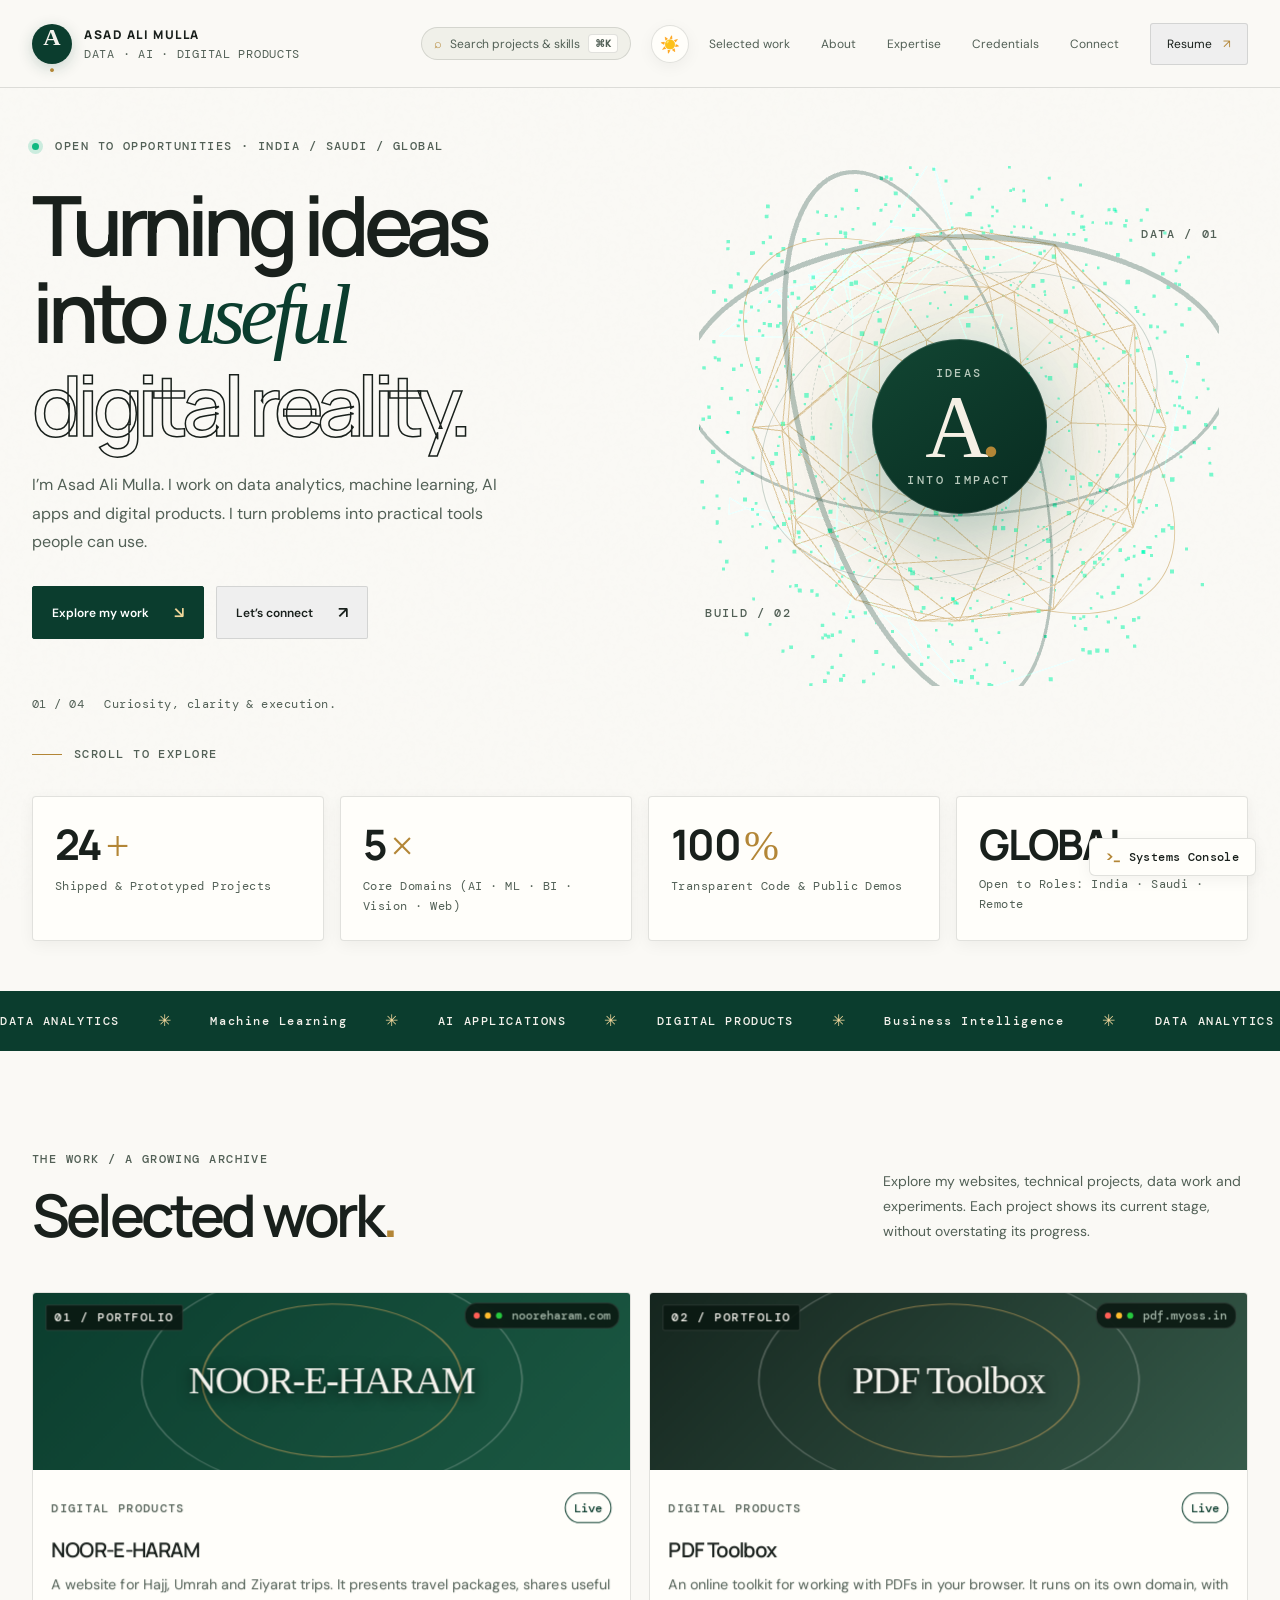
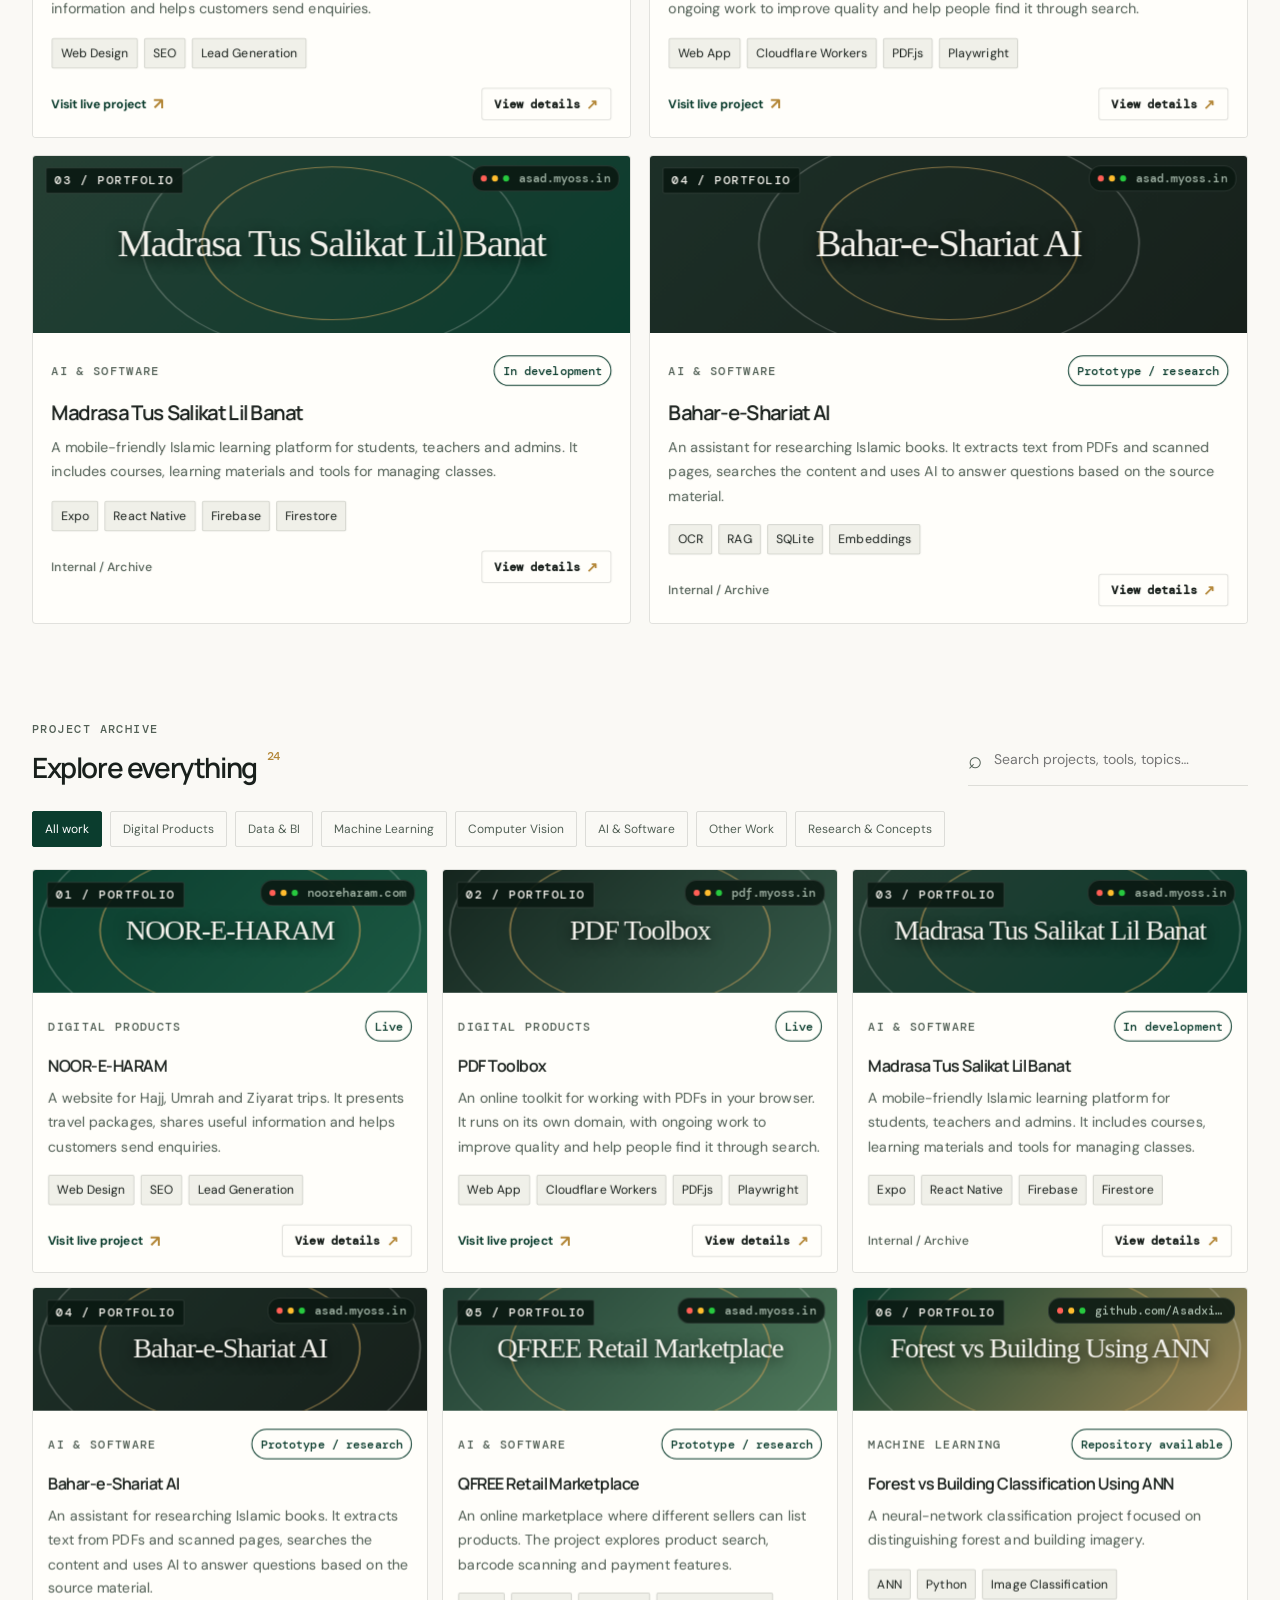
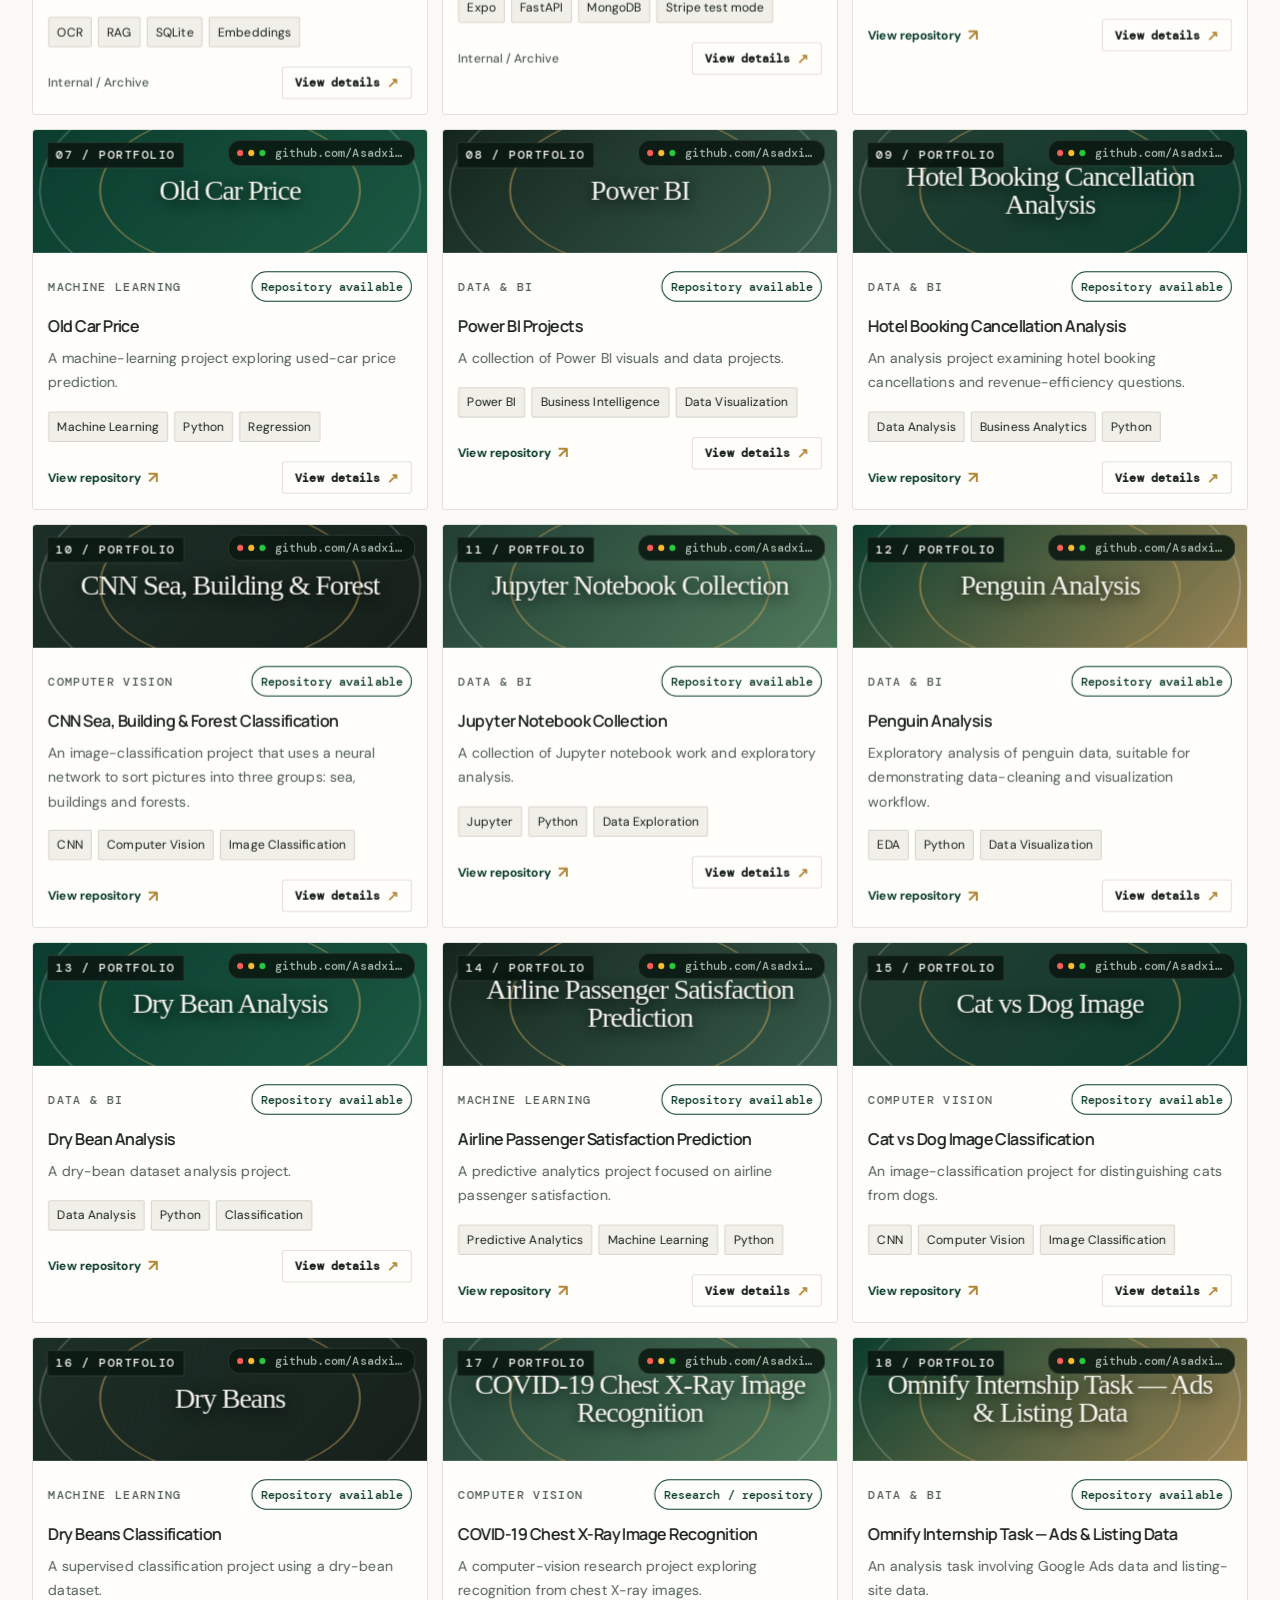
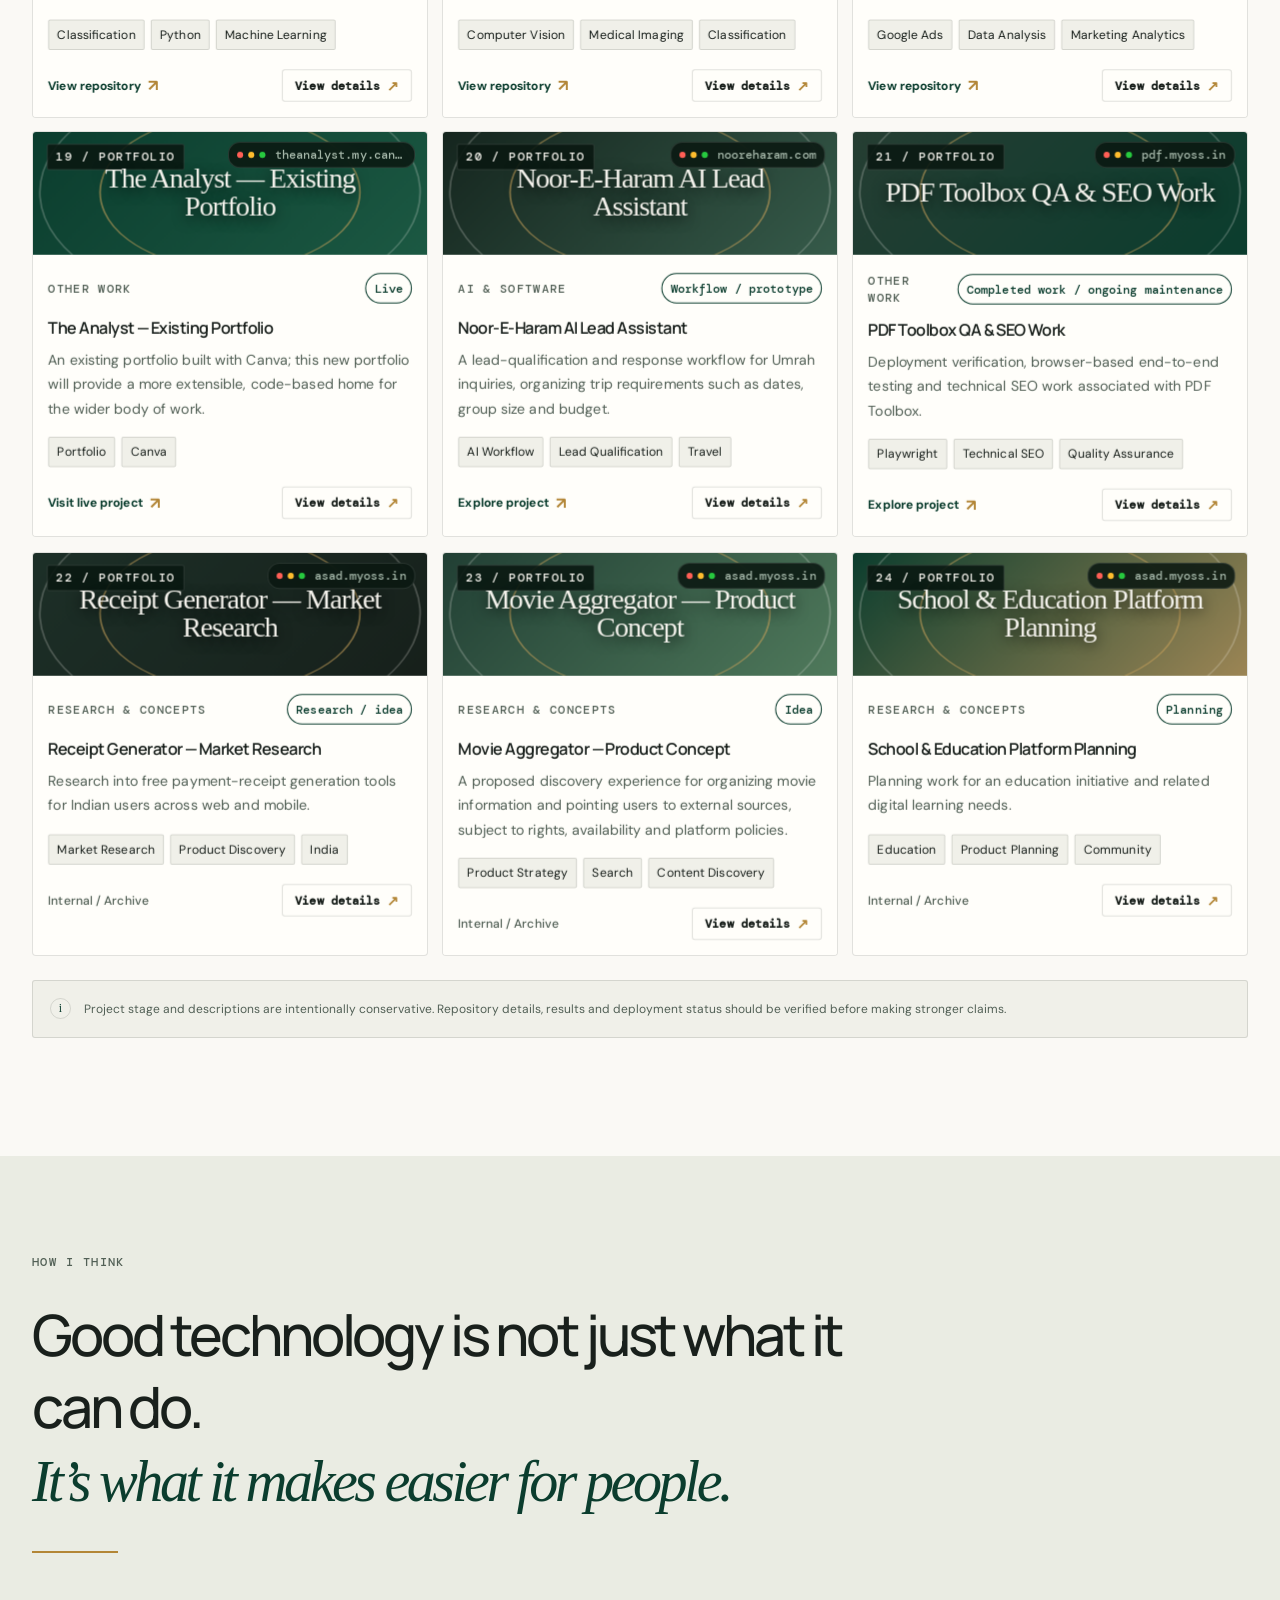
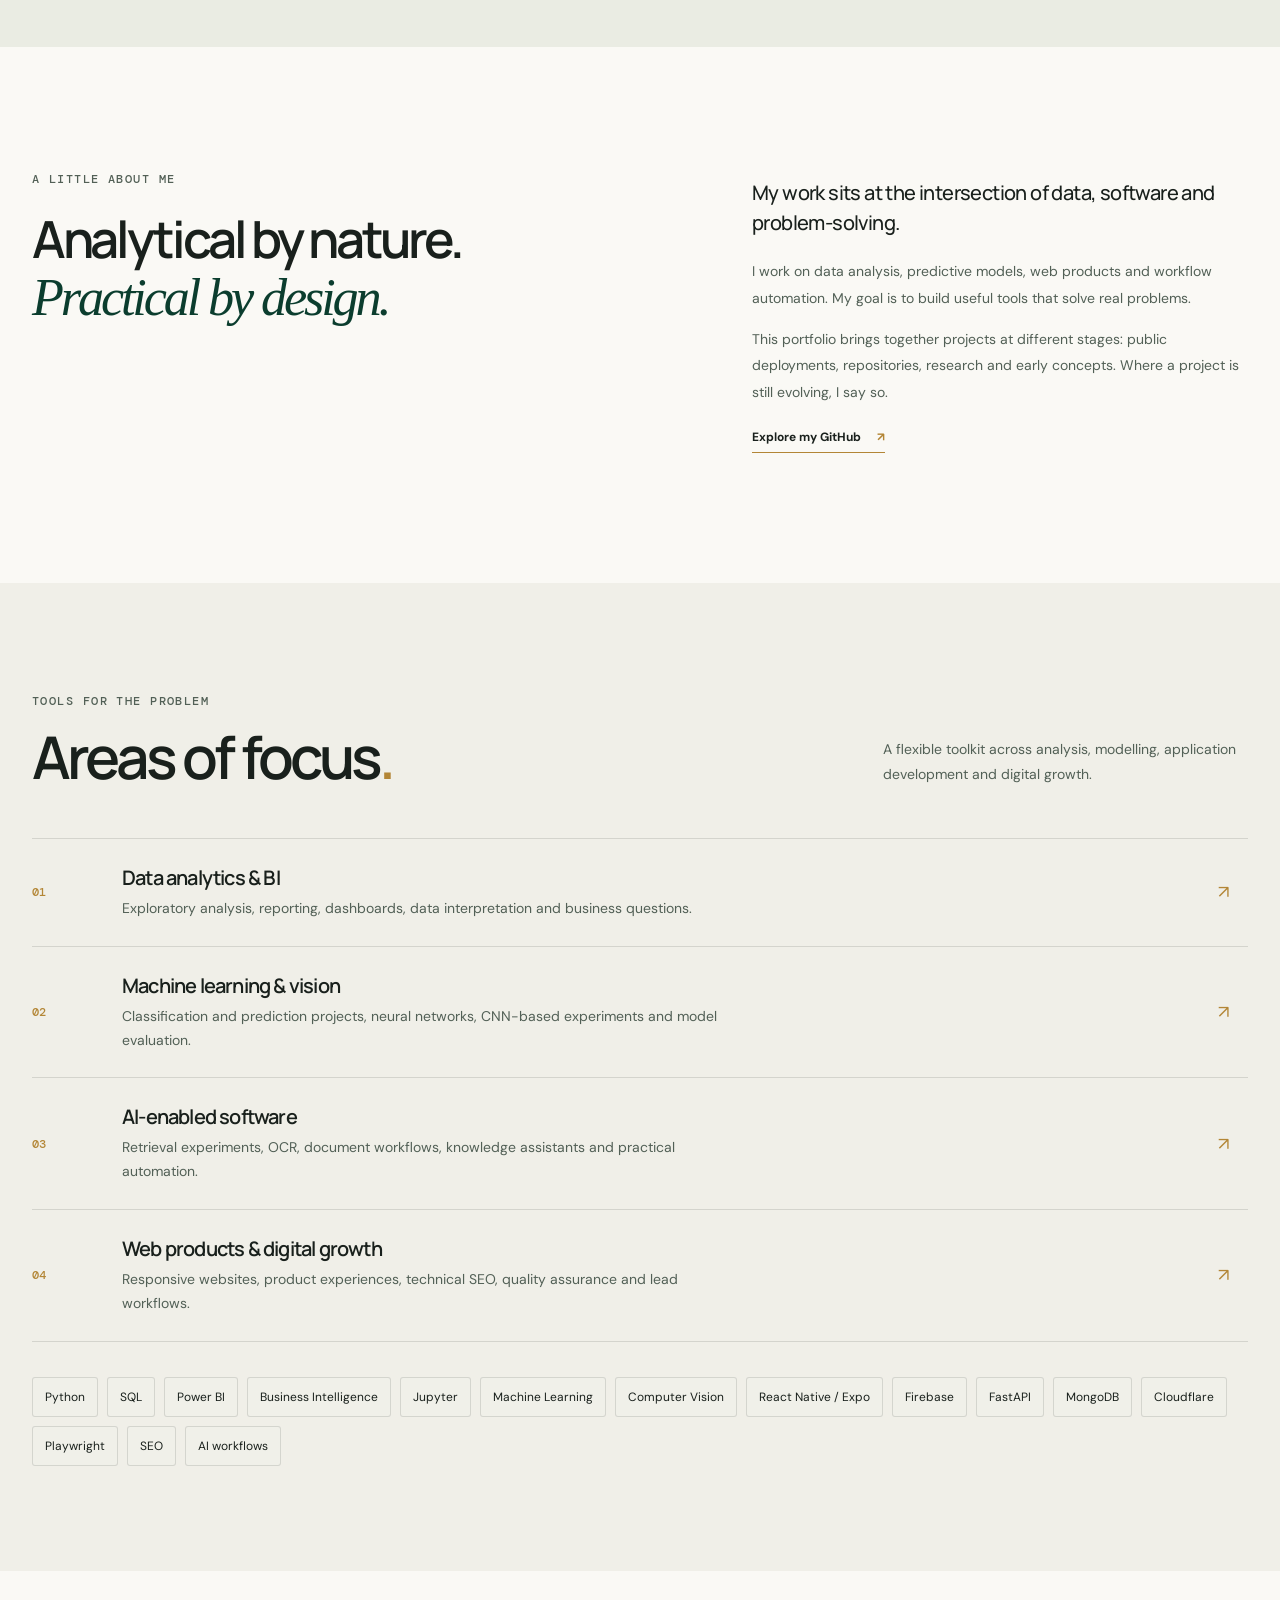
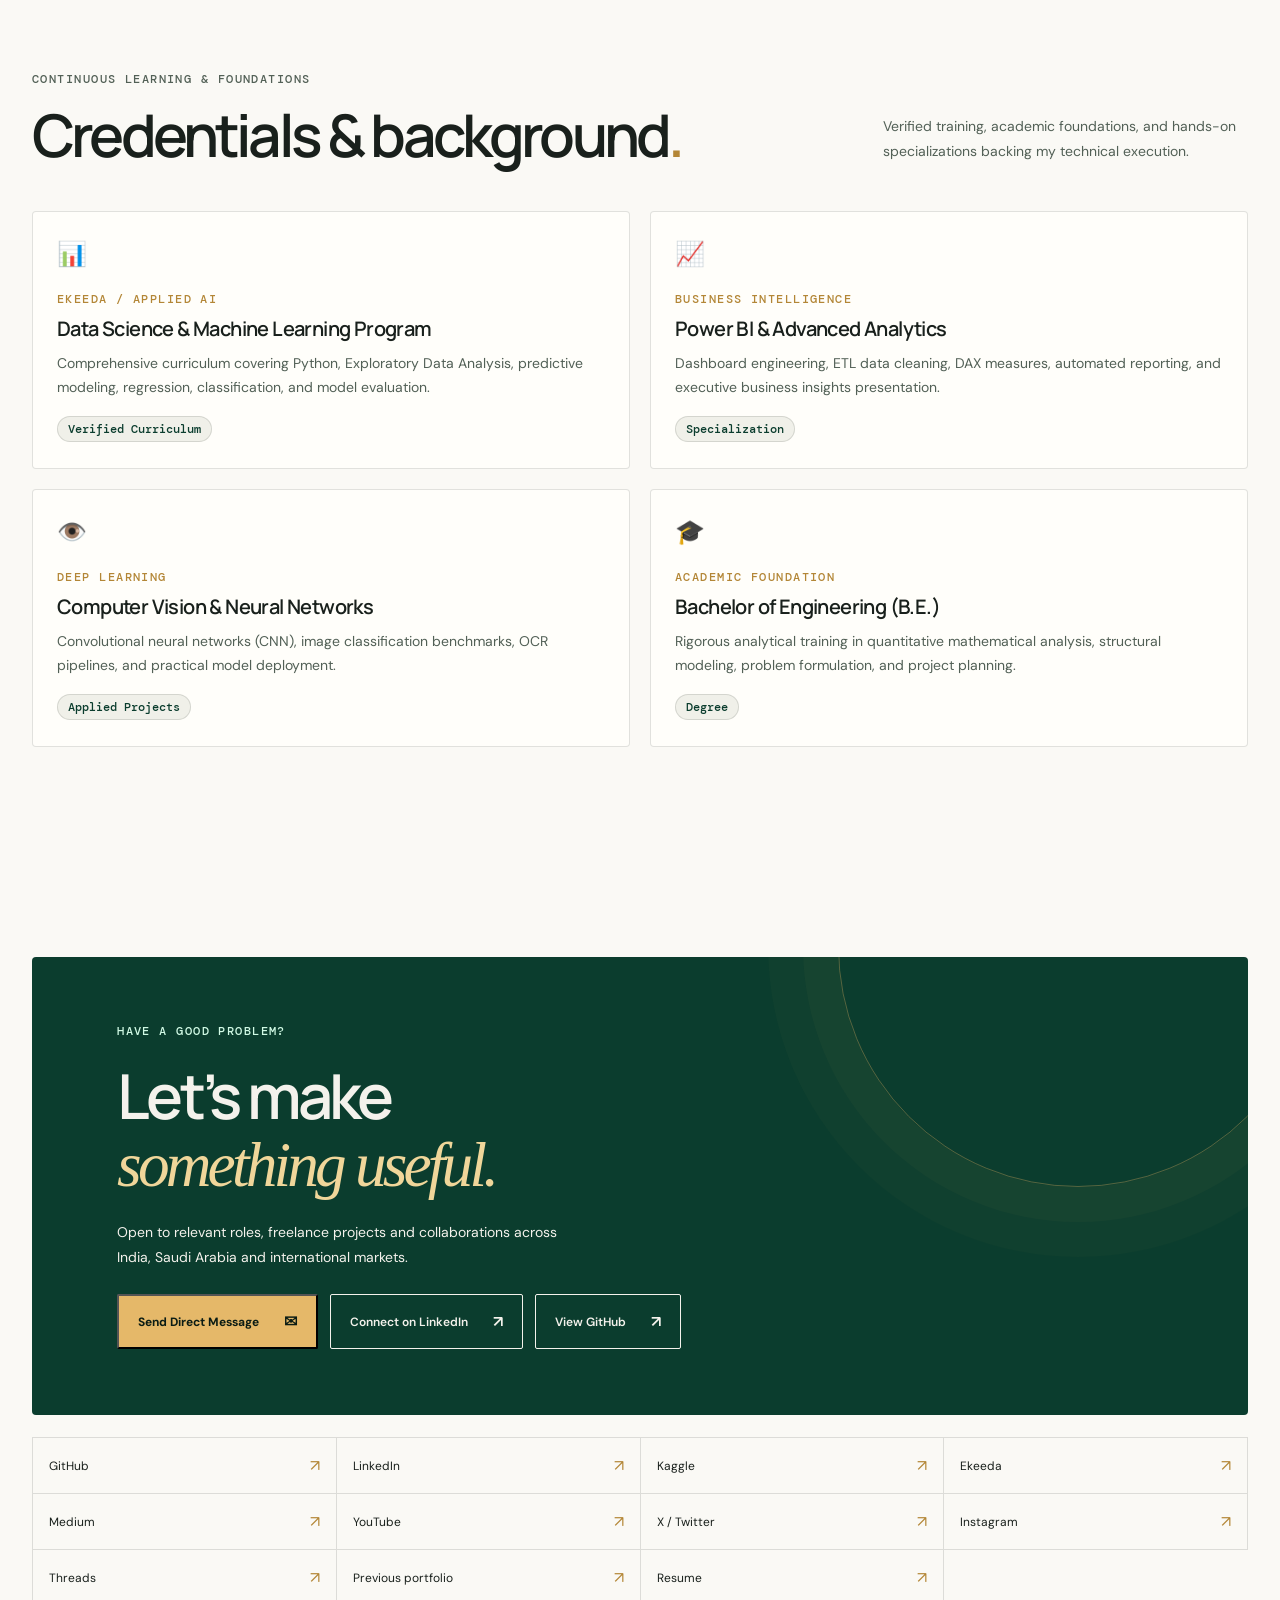
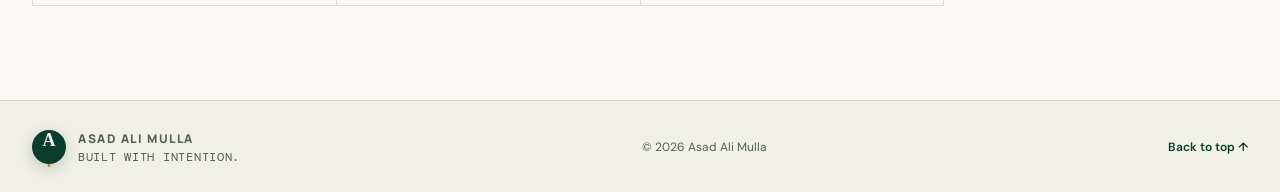
==== index.html @ e7dd677a "Apply audit remediation patches: modal focus traps, font preconnect, link security, and Three.js opt" ====
<!doctype html>
<html lang="en">
<head>
  <meta charset="utf-8">
  <meta name="viewport" content="width=device-width, initial-scale=1">
  <meta name="theme-color" content="#0b3d2e">
  <meta name="description" content="Asad Ali Mulla — Data analytics, AI, software and digital products. Explore projects across machine learning, business intelligence, computer vision and web applications.">
  <meta property="og:type" content="website">
  <meta property="og:title" content="Asad Ali Mulla — Data, AI & Digital Products">
  <meta property="og:description" content="A portfolio of practical work across data analytics, machine learning, software and digital products.">
  <meta property="og:url" content="https://asad.myoss.in/">
  <meta property="og:image" content="https://asad.myoss.in/assets/og-image.svg">
  <meta property="og:image:width" content="1200">
  <meta property="og:image:height" content="630">
  <meta name="twitter:card" content="summary_large_image">
  <meta name="twitter:title" content="Asad Ali Mulla — Data, AI & Digital Products">
  <meta name="twitter:description" content="A portfolio of practical work across data analytics, machine learning, software and digital products.">
  <meta name="twitter:image" content="https://asad.myoss.in/assets/og-image.svg">
  <meta name="referrer" content="strict-origin-when-cross-origin">
  <link rel="preconnect" href="https://fonts.googleapis.com">
  <link rel="preconnect" href="https://fonts.gstatic.com" crossorigin>
  <link rel="stylesheet" href="https://fonts.googleapis.com/css2?family=DM+Mono:wght@400;500&family=DM+Sans:wght@400;500;600;700&family=Manrope:wght@400;500;600;700;800&display=swap">
  <link rel="manifest" href="manifest.webmanifest">
  <link rel="canonical" href="https://asad.myoss.in/">
  <link rel="icon" href="assets/favicon.svg" type="image/svg+xml">
  <link rel="stylesheet" href="assets/styles.css">
  <title>Asad Ali Mulla — Data, AI & Digital Products</title>
  <script type="application/ld+json">
  {"@context":"https://schema.org","@type":"Person","name":"Asad Ali Mulla","jobTitle":"Data & AI Solutions Engineer","url":"https://asad.myoss.in/","image":"https://asad.myoss.in/assets/og-image.svg","alumniOf":"Bachelor of Engineering","sameAs":["https://github.com/Asadxio","https://www.linkedin.com/in/asad-ali-mulla-044240262/","https://www.kaggle.com/asadxio","https://medium.com/@aliasadcivil007","https://youtube.com/@Asadxio","https://twitter.com/AsadXio"],"knowsAbout":["Data Analytics","Business Intelligence","Machine Learning","Computer Vision","AI Applications","Web Development","SEO"]}
  </script>
</head>
<body>
  <div class="scroll-progress-bar" id="scroll-progress-bar" aria-hidden="true"></div>
  <a class="skip-link" href="#main">Skip to content</a>
  <div class="page-noise" aria-hidden="true"></div>
  <header class="site-header">
    <a class="brand" href="#top" aria-label="Asad Ali Mulla home">
      <span class="brand-mark">A<span>.</span></span>
      <span class="brand-name">ASAD ALI MULLA<small>DATA · AI · DIGITAL PRODUCTS</small></span>
    </a>
    <div class="header-right">
      <button class="cmd-k-trigger" id="cmd-k-trigger" aria-label="Open Command Palette (Ctrl+K)" title="Quick Actions &amp; Search (Ctrl+K)">
        <span class="cmd-k-icon" aria-hidden="true">⌕</span>
        <span class="cmd-k-text">Search projects &amp; skills</span>
        <kbd class="cmd-k-kbd">⌘K</kbd>
      </button>
      <button class="theme-toggle" id="theme-toggle" aria-label="Toggle dark mode" title="Toggle theme">
        <span class="theme-icon-light" aria-hidden="true">☀️</span>
        <span class="theme-icon-dark" aria-hidden="true">🌙</span>
      </button>
      <button class="menu-toggle" aria-label="Open navigation" aria-expanded="false"><span></span><span></span></button>
      <nav class="nav" aria-label="Main navigation">
        <a href="#work">Selected work</a>
        <a href="#about">About</a>
        <a href="#expertise">Expertise</a>
        <a href="#credentials">Credentials</a>
        <a href="#connect">Connect</a>
        <button class="nav-cta" id="nav-resume-btn" type="button">Resume <span aria-hidden="true">↗</span></button>
      </nav>
    </div>
  </header>

  <main id="main">
    <section class="hero section-wrap" id="top">
      <div class="hero-copy reveal">
        <div class="eyebrow"><span class="status-dot"></span> OPEN TO OPPORTUNITIES · INDIA / SAUDI / GLOBAL</div>
        <h1>Turning ideas<br>into <em>useful</em><br><span class="outline-word">digital reality.</span></h1>
        <p class="hero-intro">I’m Asad Ali Mulla. I work on data analytics, machine learning, AI apps and digital products. I turn problems into practical tools people can use.</p>
        <div class="hero-actions">
          <a class="button button-primary" href="#work">Explore my work <span aria-hidden="true">↘</span></a>
          <button class="button button-quiet" id="hero-contact-btn" type="button">Let’s connect <span aria-hidden="true">↗</span></button>
        </div>
        <div class="hero-footnote"><span>01 / 04</span><span>Curiosity, clarity & execution.</span></div>
      </div>
      <div class="hero-art reveal" aria-hidden="true">
        <canvas id="hero-3d-canvas" class="hero-3d-canvas" aria-hidden="true"></canvas>
        <div class="art-orbit orbit-one"></div><div class="art-orbit orbit-two"></div><div class="art-orbit orbit-three"></div>
        <div class="art-core"><span class="core-kicker">IDEAS</span><span class="core-symbol">A<span>.</span></span><span class="core-kicker">INTO IMPACT</span></div>
        <span class="art-label label-top">DATA / 01</span><span class="art-label label-bottom">BUILD / 02</span>
        <div class="art-line"></div>
      </div>
      <div class="hero-scroll"><span></span> SCROLL TO EXPLORE</div>
    </section>

    <section class="stats-section section-wrap reveal" aria-label="Key highlights and impact">
      <div class="stats-grid">
        <div class="stat-card">
          <div class="stat-value"><span class="counter" data-target="24">0</span><span class="stat-plus">+</span></div>
          <div class="stat-label">Shipped & Prototyped Projects</div>
        </div>
        <div class="stat-card">
          <div class="stat-value"><span class="counter" data-target="5">0</span><span class="stat-plus">×</span></div>
          <div class="stat-label">Core Domains (AI · ML · BI · Vision · Web)</div>
        </div>
        <div class="stat-card">
          <div class="stat-value"><span class="counter" data-target="100">0</span><span class="stat-plus">%</span></div>
          <div class="stat-label">Transparent Code & Public Demos</div>
        </div>
        <div class="stat-card">
          <div class="stat-value"><span class="stat-text">GLOBAL</span><span class="stat-dot-live"></span></div>
          <div class="stat-label">Open to Roles: India · Saudi · Remote</div>
        </div>
      </div>
    </section>

    <section class="ticker" aria-label="Areas of work">
      <div class="ticker-track"><span>DATA ANALYTICS</span><i aria-hidden="true">✳</i><span>Machine Learning</span><i aria-hidden="true">✳</i><span>AI APPLICATIONS</span><i aria-hidden="true">✳</i><span>DIGITAL PRODUCTS</span><i aria-hidden="true">✳</i><span>Business Intelligence</span><i aria-hidden="true">✳</i><span>DATA ANALYTICS</span><i aria-hidden="true">✳</i><span>Machine Learning</span><i aria-hidden="true">✳</i><span>AI APPLICATIONS</span><i aria-hidden="true">✳</i><span>DIGITAL PRODUCTS</span></div>
    </section>

    <section class="section-wrap work-section" id="work">
      <div class="section-heading reveal">
        <div><div class="eyebrow">THE WORK / A GROWING ARCHIVE</div><h2>Selected work<span class="gold-dot">.</span></h2></div>
        <p>Explore my websites, technical projects, data work and experiments. Each project shows its current stage, without overstating its progress.</p>
      </div>
      <div class="featured-grid" id="featured-grid" aria-live="polite"></div>
      <div class="archive-top">
        <div><span class="eyebrow">PROJECT ARCHIVE</span><h3>Explore everything <span id="project-count">24</span></h3></div>
        <label class="search-box"><span aria-hidden="true">⌕</span><input type="search" id="project-search" placeholder="Search projects, tools, topics…" aria-label="Search projects"></label>
      </div>
      <div class="filter-bar" id="filter-bar" role="group" aria-label="Filter projects"></div>
      <div class="project-grid" id="project-grid" aria-live="polite"></div>
      <p class="empty-state" id="empty-state" hidden>No projects match that search. Try a different term or category.</p>
      <div class="archive-note"><span class="note-mark">i</span><p>Project stage and descriptions are intentionally conservative. Repository details, results and deployment status should be verified before making stronger claims.</p></div>
    </section>

    <section class="manifesto">
      <div class="manifesto-inner section-wrap reveal">
        <span class="eyebrow">HOW I THINK</span>
        <p>Good technology is not just what it can do.<br><em>It’s what it makes easier for people.</em></p>
        <span class="manifesto-line"></span>
      </div>
    </section>

    <section class="section-wrap about-section" id="about">
      <div class="about-left reveal"><div class="eyebrow">A LITTLE ABOUT ME</div><h2>Analytical by nature.<br><em>Practical by design.</em></h2></div>
      <div class="about-right reveal">
        <p class="about-lead">My work sits at the intersection of data, software and problem-solving.</p>
        <p>I work on data analysis, predictive models, web products and workflow automation. My goal is to build useful tools that solve real problems.</p>
        <p>This portfolio brings together projects at different stages: public deployments, repositories, research and early concepts. Where a project is still evolving, I say so.</p>
        <a class="text-link" href="https://github.com/Asadxio" target="_blank" rel="noopener noreferrer">Explore my GitHub <span aria-hidden="true">↗</span></a>
      </div>
    </section>

    <section class="expertise-section" id="expertise">
      <div class="section-wrap">
        <div class="section-heading reveal"><div><div class="eyebrow">TOOLS FOR THE PROBLEM</div><h2>Areas of focus<span class="gold-dot">.</span></h2></div><p>A flexible toolkit across analysis, modelling, application development and digital growth.</p></div>
        <div class="expertise-list">
          <article class="expertise-item reveal"><span class="expertise-number">01</span><div><h3>Data analytics & BI</h3><p>Exploratory analysis, reporting, dashboards, data interpretation and business questions.</p></div><span class="expertise-symbol" aria-hidden="true">↗</span></article>
          <article class="expertise-item reveal"><span class="expertise-number">02</span><div><h3>Machine learning & vision</h3><p>Classification and prediction projects, neural networks, CNN-based experiments and model evaluation.</p></div><span class="expertise-symbol" aria-hidden="true">↗</span></article>
          <article class="expertise-item reveal"><span class="expertise-number">03</span><div><h3>AI-enabled software</h3><p>Retrieval experiments, OCR, document workflows, knowledge assistants and practical automation.</p></div><span class="expertise-symbol" aria-hidden="true">↗</span></article>
          <article class="expertise-item reveal"><span class="expertise-number">04</span><div><h3>Web products & digital growth</h3><p>Responsive websites, product experiences, technical SEO, quality assurance and lead workflows.</p></div><span class="expertise-symbol" aria-hidden="true">↗</span></article>
        </div>
        <div class="tool-cloud reveal"><span>Python</span><span>SQL</span><span>Power BI</span><span>Business Intelligence</span><span>Jupyter</span><span>Machine Learning</span><span>Computer Vision</span><span>React Native / Expo</span><span>Firebase</span><span>FastAPI</span><span>MongoDB</span><span>Cloudflare</span><span>Playwright</span><span>SEO</span><span>AI workflows</span></div>
      </div>
    </section>

    <section class="section-wrap credentials-section" id="credentials">
      <div class="section-heading reveal">
        <div>
          <div class="eyebrow">CONTINUOUS LEARNING &amp; FOUNDATIONS</div>
          <h2>Credentials &amp; background<span class="gold-dot">.</span></h2>
        </div>
        <p>Verified training, academic foundations, and hands-on specializations backing my technical execution.</p>
      </div>
      <div class="credentials-grid reveal">
        <article class="credential-card">
          <div class="credential-badge" aria-hidden="true">📊</div>
          <div>
            <span class="credential-issuer">EKEEDA / APPLIED AI</span>
            <h3>Data Science &amp; Machine Learning Program</h3>
            <p>Comprehensive curriculum covering Python, Exploratory Data Analysis, predictive modeling, regression, classification, and model evaluation.</p>
          </div>
          <span class="credential-status">Verified Curriculum</span>
        </article>
        <article class="credential-card">
          <div class="credential-badge" aria-hidden="true">📈</div>
          <div>
            <span class="credential-issuer">BUSINESS INTELLIGENCE</span>
            <h3>Power BI &amp; Advanced Analytics</h3>
            <p>Dashboard engineering, ETL data cleaning, DAX measures, automated reporting, and executive business insights presentation.</p>
          </div>
          <span class="credential-status">Specialization</span>
        </article>
        <article class="credential-card">
          <div class="credential-badge" aria-hidden="true">👁️</div>
          <div>
            <span class="credential-issuer">DEEP LEARNING</span>
            <h3>Computer Vision &amp; Neural Networks</h3>
            <p>Convolutional neural networks (CNN), image classification benchmarks, OCR pipelines, and practical model deployment.</p>
          </div>
          <span class="credential-status">Applied Projects</span>
        </article>
        <article class="credential-card">
          <div class="credential-badge" aria-hidden="true">🎓</div>
          <div>
            <span class="credential-issuer">ACADEMIC FOUNDATION</span>
            <h3>Bachelor of Engineering (B.E.)</h3>
            <p>Rigorous analytical training in quantitative mathematical analysis, structural modeling, problem formulation, and project planning.</p>
          </div>
          <span class="credential-status">Degree</span>
        </article>
      </div>
    </section>

    <section class="connect-section section-wrap" id="connect">
      <div class="connect-panel reveal">
        <div class="connect-glow"></div>
        <div class="eyebrow">HAVE A GOOD PROBLEM?</div>
        <h2>Let’s make<br><em>something useful.</em></h2>
        <p>Open to relevant roles, freelance projects and collaborations across India, Saudi Arabia and international markets.</p>
        <div class="connect-actions">
          <button class="button button-gold" id="connect-modal-btn" type="button">Send Direct Message <span aria-hidden="true">✉</span></button>
          <a class="button button-border" href="https://www.linkedin.com/in/asad-ali-mulla-044240262/" target="_blank" rel="noopener noreferrer">Connect on LinkedIn <span aria-hidden="true">↗</span></a>
          <a class="button button-border" href="https://github.com/Asadxio" target="_blank" rel="noopener noreferrer">View GitHub <span aria-hidden="true">↗</span></a>
        </div>
      </div>
      <div class="social-grid reveal">
        <a href="https://github.com/Asadxio" target="_blank" rel="noopener noreferrer"><span>GitHub</span><b aria-hidden="true">↗</b></a>
        <a href="https://www.linkedin.com/in/asad-ali-mulla-044240262/" target="_blank" rel="noopener noreferrer"><span>LinkedIn</span><b aria-hidden="true">↗</b></a>
        <a href="https://www.kaggle.com/asadxio" target="_blank" rel="noopener noreferrer"><span>Kaggle</span><b aria-hidden="true">↗</b></a>
        <a href="https://ekeeda.com/profile/asadali-240104" target="_blank" rel="noopener noreferrer"><span>Ekeeda</span><b aria-hidden="true">↗</b></a>
        <a href="https://medium.com/@aliasadcivil007" target="_blank" rel="noopener noreferrer"><span>Medium</span><b aria-hidden="true">↗</b></a>
        <a href="https://youtube.com/@Asadxio" target="_blank" rel="noopener noreferrer"><span>YouTube</span><b aria-hidden="true">↗</b></a>
        <a href="https://twitter.com/AsadXio" target="_blank" rel="noopener noreferrer"><span>X / Twitter</span><b aria-hidden="true">↗</b></a>
        <a href="https://instagram.com/asadxio" target="_blank" rel="noopener noreferrer"><span>Instagram</span><b aria-hidden="true">↗</b></a>
        <a href="https://www.threads.net/@asadxio" target="_blank" rel="noopener noreferrer"><span>Threads</span><b aria-hidden="true">↗</b></a>
        <a href="https://theanalyst.my.canva.site/" target="_blank" rel="noopener noreferrer"><span>Previous portfolio</span><b aria-hidden="true">↗</b></a>
        <a href="https://drive.google.com/file/d/1mB_SIPnnv3y_hB-CiimIU7OT_vVpUtuk/view?usp=sharing" target="_blank" rel="noopener noreferrer"><span>Resume</span><b aria-hidden="true">↗</b></a>
      </div>
    </section>
  </main>

  <footer class="site-footer">
    <a class="brand footer-brand" href="#top"><span class="brand-mark">A<span>.</span></span><span class="brand-name">ASAD ALI MULLA<small>BUILT WITH INTENTION.</small></span></a>
    <span>© <span id="year"></span> Asad Ali Mulla</span>
    <a href="#top" class="back-top">Back to top ↑</a>
  </footer>

  <!-- Interactive Project Deep-Dive Modal -->
  <div class="project-modal" id="project-modal" role="dialog" aria-modal="true" aria-hidden="true" aria-labelledby="modal-title">
    <div class="modal-backdrop" id="modal-backdrop"></div>
    <div class="modal-card" id="modal-card">
      <button class="modal-close" id="modal-close" aria-label="Close modal"><span aria-hidden="true">&times;</span></button>
      <div class="modal-header">
        <span class="modal-category" id="modal-category"></span>
        <span class="status-pill modal-status" id="modal-status"></span>
      </div>
      <h2 class="modal-title" id="modal-title">Project Details</h2>
      <p class="modal-desc" id="modal-desc"></p>
      <div class="modal-meta-box">
        <span class="modal-meta-tag">STAGE & SCOPE NOTES</span>
        <p id="modal-stage-note"></p>
      </div>
      <div class="modal-tags" id="modal-tags"></div>
      <div class="modal-footer">
        <a class="button button-primary modal-action-btn" id="modal-live-link" target="_blank" rel="noopener noreferrer">Visit Live Project <span aria-hidden="true">↗</span></a>
        <a class="button button-quiet modal-action-btn" id="modal-repo-link" target="_blank" rel="noopener noreferrer">View GitHub Code <span aria-hidden="true">↗</span></a>
        <button class="button button-border modal-copy-btn" id="modal-copy-btn" type="button">Copy Link <span aria-hidden="true">⎘</span></button>
      </div>
    </div>
  </div>

  <!-- Spotlight Command Palette (Ctrl+K / Cmd+K) -->
  <div class="cmd-palette-backdrop" id="cmd-palette" role="dialog" aria-modal="true" aria-hidden="true" aria-label="Command Palette">
    <div class="cmd-palette-box">
      <div class="cmd-palette-input-wrap">
        <span class="cmd-search-icon" aria-hidden="true">⌕</span>
        <input type="text" id="cmd-input" class="cmd-input" placeholder="Search projects, skills, commands... (Esc to close)" autocomplete="off" spellcheck="false" aria-label="Command search">
        <kbd class="cmd-kbd">ESC</kbd>
      </div>
      <div class="cmd-results" id="cmd-results" role="listbox"></div>
      <div class="cmd-footer">
        <span><kbd>↑</kbd> <kbd>↓</kbd> Navigate</span>
        <span><kbd>↵</kbd> Select</span>
        <span><kbd>ESC</kbd> Close</span>
      </div>
    </div>
  </div>

  <!-- Direct Contact Modal -->
  <div class="project-modal" id="contact-modal" role="dialog" aria-modal="true" aria-hidden="true" aria-labelledby="contact-modal-title">
    <div class="modal-backdrop" id="contact-backdrop"></div>
    <div class="modal-card contact-modal-card">
      <button class="modal-close" id="contact-close" aria-label="Close contact dialog"><span aria-hidden="true">&times;</span></button>
      <div class="modal-header">
        <span class="modal-category">GET IN TOUCH</span>
        <span class="status-pill">Fast Response</span>
      </div>
      <h2 class="modal-title" id="contact-modal-title">Send a direct message<span class="gold-dot">.</span></h2>
      <p class="modal-desc">Have an open role, freelance project, or data problem? Send a direct message below.</p>
      <form class="contact-form" id="contact-form">
        <div class="form-row">
          <div class="form-field">
            <label for="contact-name">Your Name</label>
            <input type="text" id="contact-name" name="name" required placeholder="e.g. Sarah Jenkins">
          </div>
          <div class="form-field">
            <label for="contact-email">Email Address</label>
            <input type="email" id="contact-email" name="email" required placeholder="e.g. sarah@company.com">
          </div>
        </div>
        <div class="form-field">
          <label for="contact-purpose">Subject / Opportunity Type</label>
          <select id="contact-purpose" name="purpose">
            <option value="Full-Time / Contract Role">Full-Time / Contract Role</option>
            <option value="Freelance Project">Freelance / Web / AI Project</option>
            <option value="Consultation">Data Analytics &amp; BI Consultation</option>
            <option value="General Connect">General Networking</option>
          </select>
        </div>
        <div class="form-field">
          <label for="contact-message">Message</label>
          <textarea id="contact-message" name="message" rows="4" required placeholder="Describe your project, timeline, or requirements..."></textarea>
        </div>
        <div class="contact-form-footer">
          <button type="submit" class="button button-primary" id="contact-submit-btn">Send Message <span aria-hidden="true">↗</span></button>
          <span class="contact-note">Routes straight to Asad's primary email.</span>
        </div>
        <div class="contact-success-msg" id="contact-success" hidden>
          <span class="success-icon" aria-hidden="true">✓</span>
          <div>
            <strong>Message Dispatched!</strong>
            <p>Thank you for reaching out. Asad will review your note and respond promptly.</p>
          </div>
        </div>
      </form>
    </div>
  </div>

  <!-- Interactive Resume Modal -->
  <div class="project-modal" id="resume-modal" role="dialog" aria-modal="true" aria-hidden="true" aria-labelledby="resume-modal-title">
    <div class="modal-backdrop" id="resume-backdrop"></div>
    <div class="modal-card resume-modal-card">
      <button class="modal-close" id="resume-close" aria-label="Close resume dialog"><span aria-hidden="true">&times;</span></button>
      <div class="modal-header">
        <span class="modal-category">CURRICULUM VITAE</span>
        <span class="status-pill">Verified Credentials</span>
      </div>
      <h2 class="modal-title" id="resume-modal-title">Asad Ali Mulla — Executive Resume<span class="gold-dot">.</span></h2>
      <p class="modal-desc">Data Analytics · Machine Learning · Applied Computer Vision · Digital Products</p>
      
      <div class="resume-overview-grid">
        <div class="resume-section-box">
          <span class="resume-box-tag">CORE COMPETENCIES</span>
          <ul class="resume-skill-list">
            <li><strong>Analytics &amp; BI:</strong> Python, SQL, Power BI, DAX, Pandas, NumPy, Jupyter</li>
            <li><strong>Machine Learning &amp; AI:</strong> Scikit-Learn, CNN, Neural Networks, Computer Vision, OCR</li>
            <li><strong>Full-Stack &amp; Cloud:</strong> React Native / Expo, Firebase, FastAPI, Cloudflare Workers</li>
            <li><strong>Quality &amp; Growth:</strong> Playwright QA, Technical SEO, Automation Workflows</li>
          </ul>
        </div>
        <div class="resume-section-box">
          <span class="resume-box-tag">REPRESENTATIVE WORK</span>
          <p>• <strong>NOOR-E-HARAM:</strong> Travel &amp; tour portal with high-conversion lead generation workflows and fast loading times.</p>
          <p>• <strong>PDF Toolbox:</strong> Cloudflare-deployed browser toolkit processing PDFs securely client-side.</p>
          <p>• <strong>Bahar-e-Shariat AI:</strong> RAG &amp; OCR assistant for automated document retrieval and semantic search.</p>
        </div>
      </div>

      <div class="modal-footer resume-footer">
        <a class="button button-gold" href="https://drive.google.com/file/d/1mB_SIPnnv3y_hB-CiimIU7OT_vVpUtuk/view?usp=sharing" target="_blank" rel="noopener noreferrer">Open Full PDF in Google Drive <span aria-hidden="true">↗</span></a>
        <button class="button button-quiet" id="resume-contact-btn" type="button">Message Asad Directly <span aria-hidden="true">✉</span></button>
      </div>
    </div>
  </div>

  <!-- Floating Toast Notifications -->
  <div class="toast-container" id="toast-container" aria-live="polite" aria-atomic="true"></div>

  <!-- Systems & Architecture Console (Executive Tool) -->
  <div class="terminal-widget" id="terminal-widget" aria-hidden="true" role="region" aria-label="Systems & Architecture Console">
    <div class="terminal-header" id="terminal-header">
      <div class="terminal-controls" aria-hidden="true">
        <span class="t-dot t-red" id="t-close" title="Close console"></span>
        <span class="t-dot t-yellow" id="t-clear" title="Clear buffer"></span>
        <span class="t-dot t-green" id="t-expand" title="Maximize view"></span>
      </div>
      <div class="terminal-title">Systems &amp; Architecture Console — asad.myoss.in [v2.4]</div>
      <button class="t-exit-btn" id="t-exit-btn" aria-label="Close terminal"><span aria-hidden="true">&times;</span></button>
    </div>
    <div class="terminal-body" id="terminal-body">
      <div class="terminal-output" id="terminal-output">
        <p class="t-dim">Asad Ali Mulla — Systems &amp; Data Engineering Console [Production Environment]</p>
        <p class="t-dim">Type <span class="t-hl">'help'</span> for command index or <span class="t-hl">'status'</span> for architectural health.</p>
      </div>
      <div class="terminal-input-row">
        <span class="t-prompt">asad.myoss.in [prod] &gt;</span>
        <input type="text" id="terminal-input" class="terminal-input" autocomplete="off" spellcheck="false" aria-label="Terminal command input">
      </div>
    </div>
  </div>

  <!-- Systems Console Launcher -->
  <button class="terminal-launcher" id="terminal-launcher" aria-label="Open Systems & Architecture Console" title="Open Systems & Architecture Console">
    <span class="terminal-icon" aria-hidden="true">&gt;_</span>
    <span class="terminal-text">Systems Console</span>
  </button>

  <script src="assets/three.min.js" defer></script>
  <script src="assets/app.js" defer></script>
</body>
</html>
---- assets/styles.css ----
:root {
  --green: #0b3d2e;
  --green2: #123f31;
  --green-glow: #10b981;
  --deep: #101412;
  --ink: #19201c;
  --muted: #526056;
  --gold: #b38636;
  --gold-glow: #fbbf24;
  --ivory: #f4f2ec;
  --paper: #faf9f5;
  --card-bg: #fffefa;
  --line: rgba(25, 32, 28, 0.13);
  --header-bg: rgba(250, 249, 245, 0.92);
  --tag-bg: #f0f0e9;
  --section-alt: #f0efe8;
  --section-manifesto: #eaece3;
  --social-hover: #eeeee7;
  --serif: Georgia, 'Times New Roman', serif;
  --sans: 'DM Sans', Arial, sans-serif;
  --display: Manrope, 'DM Sans', sans-serif;
  --mono: 'DM Mono', monospace;
  --max: 1220px;
  --shadow-sm: 0 4px 16px rgba(0, 0, 0, 0.05);
  --shadow-lg: 0 24px 60px rgba(18, 36, 26, 0.08);

  /* Typography scale tokens */
  --text-xs: 0.75rem;
  --text-sm: 0.875rem;
  --text-base: 1rem;
  --text-lg: 1.125rem;
  --heading-sm: 1.25rem;
  --heading-md: 1.5rem;
  --heading-lg: 1.75rem;
  --heading-xl: 2.25rem;
}

[data-theme="dark"] {
  --green: #10b981;
  --green2: #059669;
  --green-glow: #34d399;
  --deep: #050806;
  --ink: #f1f5f2;
  --muted: #a3b5a7;
  --gold: #e5b869;
  --gold-glow: #fcd34d;
  --ivory: #0f1512;
  --paper: #090d0b;
  --card-bg: rgba(15, 22, 18, 0.85);
  --line: rgba(255, 255, 255, 0.09);
  --header-bg: rgba(9, 13, 11, 0.92);
  --tag-bg: rgba(255, 255, 255, 0.06);
  --section-alt: #0c120e;
  --section-manifesto: #0e1511;
  --social-hover: rgba(255, 255, 255, 0.05);
  --shadow-sm: 0 4px 16px rgba(0, 0, 0, 0.4);
  --shadow-lg: 0 24px 60px rgba(0, 0, 0, 0.65);
}

* { box-sizing: border-box; }
html { scroll-behavior: smooth; scroll-padding-top: 88px; }
body {
  margin: 0;
  background: var(--paper);
  color: var(--ink);
  font-family: var(--sans);
  -webkit-font-smoothing: antialiased;
  overflow-x: hidden;
  transition: background-color 0.3s ease, color 0.3s ease;
}
a { color: inherit; text-decoration: none; }
button, input { font: inherit; }

:focus-visible {
  outline: 2px solid var(--gold);
  outline-offset: 3px;
}

.page-noise {
  position: fixed;
  inset: 0;
  pointer-events: none;
  z-index: 0;
  opacity: 0.035;
  background-image: url("data:image/svg+xml,%3Csvg viewBox='0 0 180 180' xmlns='http://www.w3.org/2000/svg'%3E%3Cfilter id='n'%3E%3CfeTurbulence type='fractalNoise' baseFrequency='.8' numOctaves='3' stitchTiles='stitch'/%3E%3C/filter%3E%3Crect width='100%25' height='100%25' filter='url(%23n)' opacity='.3'/%3E%3C/svg%3E");
}

.section-wrap {
  width: min(var(--max), calc(100% - 64px));
  margin-inline: auto;
}

.skip-link {
  position: absolute;
  left: 12px;
  top: -60px;
  z-index: 100;
  background: #0b3d2e;
  color: #ffffff;
  padding: 12px 18px;
  font-weight: 700;
  border-radius: 3px;
  border: 1px solid var(--gold);
}
.skip-link:focus { top: 12px; }

/* Header & Theme Switcher */
.site-header {
  height: 88px;
  position: sticky;
  top: 0;
  z-index: 50;
  display: flex;
  align-items: center;
  justify-content: space-between;
  padding: 0 max(32px, calc((100vw - var(--max)) / 2));
  background: var(--header-bg);
  backdrop-filter: blur(18px);
  border-bottom: 1px solid var(--line);
  transition: background 0.3s, border-color 0.3s;
}
.brand { display: flex; align-items: center; gap: 12px; }
.brand-mark {
  display: grid;
  place-items: center;
  width: 40px;
  height: 40px;
  background: var(--green);
  color: var(--ivory);
  font: 700 var(--heading-md) var(--serif);
  border-radius: 50%;
  box-shadow: 0 4px 15px rgba(11, 61, 46, 0.2);
}
.brand-mark span { color: var(--gold); }
.brand-name {
  font: 800 var(--text-xs) var(--display);
  letter-spacing: .13em;
  line-height: 1.7;
}
.brand-name small {
  display: block;
  font: var(--text-xs) var(--mono);
  letter-spacing: .06em;
  color: var(--muted);
}

.header-right {
  display: flex;
  align-items: center;
  gap: 20px;
}

.theme-toggle {
  display: inline-flex;
  align-items: center;
  justify-content: center;
  width: 38px;
  height: 38px;
  border-radius: 50%;
  border: 1px solid var(--line);
  background: var(--card-bg);
  color: var(--ink);
  cursor: pointer;
  position: relative;
  overflow: hidden;
  box-shadow: var(--shadow-sm);
  transition: transform 0.25s, border-color 0.25s, background 0.25s;
}
.theme-toggle:hover {
  transform: scale(1.08) rotate(15deg);
  border-color: var(--gold);
}
.theme-icon-light, .theme-icon-dark {
  font-size: var(--text-base);
  position: absolute;
  transition: transform 0.35s cubic-bezier(0.16, 1, 0.3, 1), opacity 0.35s ease;
}
[data-theme="dark"] .theme-icon-dark { transform: translateY(0); opacity: 1; }
[data-theme="dark"] .theme-icon-light { transform: translateY(-26px); opacity: 0; }
:root:not([data-theme="dark"]) .theme-icon-dark { transform: translateY(26px); opacity: 0; }
:root:not([data-theme="dark"]) .theme-icon-light { transform: translateY(0); opacity: 1; }

.nav {
  display: flex;
  align-items: center;
  gap: 31px;
  font-size: var(--text-xs);
  color: var(--muted);
}
.nav > a:not(.nav-cta) { transition: color .2s; }
.nav > a:not(.nav-cta):hover { color: var(--green); }
.nav-cta {
  border: 1px solid var(--line);
  padding: 12px 16px;
  border-radius: 3px;
  color: var(--ink);
  transition: border-color .25s, transform .2s;
}
.nav-cta:hover { border-color: var(--gold); transform: translateY(-2px); }
.nav-cta span { color: var(--gold); margin-left: 8px; }
.menu-toggle { display: none; }

/* Hero Section */
.hero {
  min-height: 650px;
  display: grid;
  grid-template-columns: 1.05fr .95fr;
  align-items: center;
  position: relative;
  padding-top: 50px;
  padding-bottom: 72px;
}
.hero-copy { position: relative; z-index: 2; }
.eyebrow {
  font: 500 var(--text-xs) var(--mono);
  letter-spacing: .12em;
  color: var(--muted);
  text-transform: uppercase;
}
.status-dot {
  display: inline-block;
  width: 7px;
  height: 7px;
  background: #10b981;
  border-radius: 50%;
  margin-right: 8px;
  box-shadow: 0 0 0 4px rgba(16, 185, 129, 0.2);
  animation: pulse-live 2s infinite;
}
h1, h2, h3, p { margin-top: 0; }
.hero h1 {
  font: 600 clamp(54px, 6.5vw, 91px)/.99 var(--display);
  letter-spacing: -.075em;
  margin: 29px 0 25px;
  max-width: 680px;
}
.hero h1 em, .about-left h2 em, .connect-panel h2 em, .manifesto-inner > p em {
  font: italic 500 1.02em var(--serif);
  color: var(--green);
  letter-spacing: -.06em;
}
.outline-word {
  color: transparent;
  -webkit-text-stroke: 1.5px #19201c;
}
[data-theme="dark"] .outline-word {
  -webkit-text-stroke: 1.5px #f4f2ec;
}
.hero-intro {
  font-size: var(--text-base);
  line-height: 1.8;
  color: var(--muted);
  max-width: 490px;
  margin-bottom: 29px;
}
.hero-actions, .connect-actions { display: flex; gap: 12px; flex-wrap: wrap; }
.button {
  display: inline-flex;
  align-items: center;
  gap: 25px;
  padding: 15px 19px;
  font-size: var(--text-xs);
  font-weight: 600;
  border-radius: 2px;
  cursor: pointer;
  transition: transform .25s cubic-bezier(0.16, 1, 0.3, 1), background .25s, border-color .25s, box-shadow .25s;
}
.button:hover {
  transform: translateY(-3px);
  box-shadow: var(--shadow-sm);
}
.button span { font-size: var(--text-base); }
.button-primary {
  background: #0b3d2e;
  color: #ffffff;
  border: 1px solid #0b3d2e;
}
.button-primary:hover {
  background: #14533d;
  border-color: #14533d;
}
.button-primary span { color: #f0d69a; }
[data-theme="dark"] .button-primary {
  background: #064e3b;
  color: #ffffff;
  border: 1px solid #10b981;
}
[data-theme="dark"] .button-primary:hover {
  background: #065f46;
  border-color: #34d399;
}
.button-quiet { border: 1px solid var(--line); color: var(--ink); }
.button-quiet:hover { border-color: var(--green); }
.hero-footnote {
  display: flex;
  flex-wrap: wrap;
  gap: 12px 20px;
  margin-top: 56px;
  font-family: var(--mono);
  font-size: var(--text-xs);
  line-height: 1.6;
  letter-spacing: 0.04em;
  color: var(--muted);
}

/* 3D WebGL Canvas & Hero Art */
.hero-art {
  height: 480px;
  position: relative;
  display: grid;
  place-items: center;
  isolation: isolate;
}
.hero-3d-canvas {
  position: absolute;
  top: 50%;
  left: 50%;
  transform: translate(-50%, -50%);
  width: 520px;
  height: 520px;
  z-index: 0;
  pointer-events: auto;
}
.hero-art:before {
  content: "";
  position: absolute;
  width: 70%;
  aspect-ratio: 1;
  border-radius: 50%;
  background: radial-gradient(circle, rgba(16, 185, 129, 0.12), rgba(198, 161, 91, 0.08) 48%, transparent 72%);
  filter: blur(12px);
  z-index: -1;
}
.art-orbit {
  position: absolute;
  border: 1px solid rgba(11, 61, 46, .2);
  border-radius: 50%;
  width: 72%;
  aspect-ratio: 1;
  transform: rotate(-24deg) scaleY(.68);
  animation: orbit 22s linear infinite;
  pointer-events: none;
}
[data-theme="dark"] .art-orbit { border-color: rgba(16, 185, 129, 0.25); }
.orbit-two {
  width: 88%;
  transform: rotate(38deg) scaleY(.52);
  border-color: rgba(198, 161, 91, .6);
  animation-duration: 28s;
  animation-direction: reverse;
}
.orbit-three {
  width: 56%;
  transform: rotate(68deg) scaleY(.9);
  border-style: dashed;
  border-color: rgba(11, 61, 46, .18);
  animation-duration: 34s;
}
.art-core {
  width: 175px;
  height: 175px;
  border-radius: 50%;
  display: flex;
  flex-direction: column;
  align-items: center;
  justify-content: center;
  gap: 6px;
  background: linear-gradient(145deg, #124633, #082b20);
  color: #f5f0e5;
  box-shadow: 0 24px 70px rgba(11, 61, 46, .26), inset 0 0 0 1px rgba(255, 255, 255, .15);
  z-index: 1;
  animation: float 6s ease-in-out infinite;
  pointer-events: none;
}
.core-symbol { font: 500 88px/.9 var(--serif); letter-spacing: -.1em; }
.core-symbol span { color: var(--gold); }
.core-kicker { font: 500 var(--text-xs) var(--mono); letter-spacing: .2em; color: #b8c9bc; }
.art-label {
  position: absolute;
  font: 500 var(--text-xs) var(--mono);
  letter-spacing: .14em;
  color: var(--muted);
}
.label-top { top: 40px; right: 5%; }
.label-bottom { bottom: 45px; left: 6%; }
.art-line {
  position: absolute;
  width: 1px;
  height: 74%;
  background: linear-gradient(transparent, rgba(198, 161, 91, .7), transparent);
  transform: rotate(44deg);
  pointer-events: none;
}
.hero-scroll {
  position: absolute;
  bottom: 24px;
  left: 0;
  display: flex;
  align-items: center;
  gap: 12px;
  font: 500 var(--text-xs) var(--mono);
  letter-spacing: .12em;
  color: var(--muted);
}
.hero-scroll span { width: 30px; height: 1px; background: var(--gold); }

@keyframes orbit { to { rotate: 360deg; } }
@keyframes float { 0%, 100% { transform: translateY(0); } 50% { transform: translateY(-10px); } }

/* Stats Bar Section */
.stats-section {
  padding-top: 10px;
  padding-bottom: 50px;
}
.stats-grid {
  display: grid;
  grid-template-columns: repeat(4, 1fr);
  gap: 16px;
}
.stat-card {
  background: var(--card-bg);
  border: 1px solid var(--line);
  padding: 24px 22px;
  border-radius: 4px;
  backdrop-filter: blur(12px);
  box-shadow: var(--shadow-sm);
  transition: transform 0.3s cubic-bezier(0.16, 1, 0.3, 1), border-color 0.3s, box-shadow 0.3s;
  position: relative;
  overflow: hidden;
}
.stat-card:hover {
  transform: translateY(-4px);
  border-color: var(--gold);
  box-shadow: var(--shadow-lg);
}
.stat-value {
  font: 700 clamp(30px, 3.5vw, 42px)/1.1 var(--display);
  letter-spacing: -0.04em;
  color: var(--ink);
  display: flex;
  align-items: baseline;
  gap: 2px;
}
.stat-plus {
  color: var(--gold);
  font-family: var(--serif);
  font-weight: 400;
  margin-left: 2px;
}
.stat-dot-live {
  display: inline-block;
  width: 9px;
  height: 9px;
  background: #10b981;
  border-radius: 50%;
  margin-left: 8px;
  box-shadow: 0 0 0 4px rgba(16, 185, 129, 0.2);
  animation: pulse-live 2s infinite;
}
.stat-label {
  font: var(--text-xs)/1.6 var(--mono);
  letter-spacing: 0.04em;
  color: var(--muted);
  margin-top: 8px;
}

/* Ticker */
.ticker {
  overflow: hidden;
  background: #0b3d2e;
  color: #f4f2ec;
  padding: 18px 0;
}
.ticker-track {
  display: flex;
  align-items: center;
  justify-content: space-around;
  gap: 38px;
  min-width: max-content;
  animation: marquee 32s linear infinite;
  font: 500 var(--text-xs)/1.5 var(--mono);
  letter-spacing: .13em;
  color: #f4f2ec;
}
.ticker-track i { font-style: normal; color: #f0d69a; font-size: var(--text-base); }
@keyframes marquee { to { transform: translateX(-25%); } }

/* Work Section & 3D Tilt Cards */
.work-section { padding-top: 100px; padding-bottom: 118px; }
.section-heading {
  display: flex;
  justify-content: space-between;
  align-items: end;
  gap: 40px;
  margin-bottom: 44px;
}
.section-heading h2, .about-left h2 {
  font: 600 clamp(38px, 4.6vw, 61px)/1.1 var(--display);
  letter-spacing: -.065em;
  margin: 16px 0 0;
}
.gold-dot { color: var(--gold); }
.section-heading > p {
  max-width: 365px;
  font-size: var(--text-sm);
  line-height: 1.8;
  color: var(--muted);
  margin: 0 0 3px;
}
.featured-grid {
  display: grid;
  grid-template-columns: repeat(2, minmax(0, 1fr));
  gap: 18px;
}

.project-card {
  position: relative;
  isolation: isolate;
  min-width: 0;
  border: 1px solid var(--line);
  background: var(--card-bg);
  backdrop-filter: blur(12px);
  overflow: hidden;
  border-radius: 4px;
  transform-style: preserve-3d;
  perspective: 1000px;
  will-change: transform;
  transition: border-color 0.25s, box-shadow 0.25s, transform 0.2s cubic-bezier(0.16, 1, 0.3, 1);
  cursor: pointer;
}
.project-card:hover {
  border-color: rgba(198, 161, 91, 0.45);
  box-shadow: var(--shadow-lg);
}
.card-glare {
  position: absolute;
  inset: 0;
  pointer-events: none;
  opacity: 0;
  transition: opacity 0.3s;
  background: radial-gradient(circle at var(--mouse-x, 50%) var(--mouse-y, 50%), rgba(198, 161, 91, 0.18), transparent 60%);
  z-index: 0;
}
.project-card:hover .card-glare { opacity: 1; }

.project-card.featured-large { grid-column: span 1; }

.project-visual {
  height: 178px;
  position: relative;
  z-index: 1;
  overflow: hidden;
  background: var(--green);
  display: flex;
  align-items: center;
  justify-content: center;
  transform: translateZ(12px);
}
.project-visual:before, .project-visual:after {
  content: "";
  position: absolute;
  border: 1px solid rgba(244, 242, 236, .24);
  border-radius: 50%;
  width: 220px;
  height: 220px;
  transform: scaleX(1.7) rotate(-24deg);
}
.project-visual:after {
  width: 150px;
  height: 150px;
  transform: scaleX(1.7) rotate(30deg);
  border-color: rgba(198, 161, 91, .6);
}
.card-browser-bar {
  position: absolute;
  top: 12px;
  right: 14px;
  z-index: 3;
  display: flex;
  align-items: center;
  gap: 5px;
  background: rgba(11, 25, 18, 0.88);
  border: 1px solid rgba(255, 255, 255, 0.12);
  padding: 4px 8px;
  border-radius: 12px;
  backdrop-filter: blur(8px);
}
.browser-dot {
  width: 6px;
  height: 6px;
  border-radius: 50%;
  display: inline-block;
}
.dot-r { background: #ff5f56; }
.dot-y { background: #ffbd2e; }
.dot-g { background: #27c93f; }
.browser-address {
  font: 500 var(--text-xs) var(--mono);
  color: #a3b5a7;
  margin-left: 4px;
  max-width: 130px;
  overflow: hidden;
  text-overflow: ellipsis;
  white-space: nowrap;
}
.project-visual .visual-index {
  position: absolute;
  top: 14px;
  left: 16px;
  z-index: 2;
  font: 500 var(--text-xs) var(--mono);
  letter-spacing: .12em;
  color: #f4f2ec;
  background: rgba(11, 25, 18, 0.9);
  padding: 4px 8px;
  border-radius: 2px;
  border: 1px solid rgba(255, 255, 255, 0.12);
}
.project-visual .visual-word {
  position: relative;
  z-index: 2;
  font: 500 clamp(25px, 3vw, 40px)/1 var(--serif);
  letter-spacing: -.04em;
  color: #f4f2ec;
  text-align: center;
  padding: 20px;
  max-width: 95%;
  text-shadow: 0 3px 14px rgba(0, 0, 0, 0.75);
}
.project-visual .visual-word em { color: #f0d69a; font-weight: 400; }
.project-visual.v-1 { background: linear-gradient(135deg, #0b3d2e, #1c5943); }
.project-visual.v-2 { background: linear-gradient(135deg, #15251e, #365b4a); }
.project-visual.v-3 { background: linear-gradient(135deg, #263e33, #0b3d2e); }
.project-visual.v-4 { background: linear-gradient(135deg, #1d3028, #17201b); }
.project-visual.v-5 { background: linear-gradient(135deg, #213f34, #507a5c); }
.project-visual.v-6 { background: linear-gradient(135deg, #0b3d2e, #9d8655); }

.project-content {
  position: relative;
  z-index: 1;
  background: var(--card-bg);
  color: var(--ink);
  padding: 22px 23px 20px;
  transform: translateZ(16px);
}
.project-meta {
  display: flex;
  justify-content: space-between;
  align-items: center;
  gap: 12px;
  margin-bottom: 14px;
}
.project-category {
  font: 500 var(--text-xs) var(--mono);
  letter-spacing: .1em;
  text-transform: uppercase;
  color: var(--muted);
}
.status-pill {
  font: 500 var(--text-xs) var(--mono);
  padding: 6px 8px;
  border: 1px solid currentColor;
  border-radius: 30px;
  color: var(--green);
  white-space: nowrap;
}
[data-theme="dark"] .status-pill {
  color: #34d399;
}
.project-card h3 {
  font: 600 var(--heading-sm)/1.25 var(--display);
  letter-spacing: -.04em;
  margin-bottom: 10px;
  color: var(--ink);
}
.project-card p {
  font-size: var(--text-sm);
  line-height: 1.7;
  color: var(--muted);
  margin-bottom: 16px;
}
.tag-list {
  display: flex;
  gap: 6px;
  flex-wrap: wrap;
  margin-bottom: 19px;
}
.tag-list span {
  font-size: var(--text-xs);
  padding: 6px 8px;
  background: var(--tag-bg);
  color: var(--ink);
  border-radius: 2px;
  border: 1px solid var(--line);
}
.project-actions {
  display: flex;
  align-items: center;
  justify-content: space-between;
  gap: 12px;
  flex-wrap: wrap;
  margin-top: 14px;
}
.project-link {
  display: inline-flex;
  align-items: center;
  gap: 7px;
  font-size: var(--text-xs);
  font-weight: 700;
  color: var(--green);
}
[data-theme="dark"] .project-link {
  color: #34d399;
}
.project-link span { color: var(--gold); font-size: var(--text-base); }
.project-link.archived {
  color: var(--muted);
  font-weight: 500;
}
.project-details-btn {
  display: inline-flex;
  align-items: center;
  gap: 6px;
  background: transparent;
  border: 1px solid var(--line);
  color: var(--ink);
  padding: 6px 12px;
  border-radius: 3px;
  font: 600 var(--text-xs) var(--mono);
  cursor: pointer;
  transition: all 0.2s ease;
}
.project-details-btn:hover {
  background: var(--line);
  border-color: var(--gold);
}
.project-details-btn span {
  color: var(--gold);
  font-size: var(--text-sm);
}

.archive-top {
  display: flex;
  align-items: end;
  justify-content: space-between;
  gap: 25px;
  margin: 92px 0 25px;
}
.archive-top h3 {
  font: 600 var(--heading-lg) var(--display);
  letter-spacing: -.05em;
  margin: 10px 0 0;
  color: var(--ink);
}
.archive-top h3 span {
  font: 500 var(--text-xs) var(--mono);
  color: var(--gold);
  vertical-align: top;
  margin-left: 6px;
}
.search-box {
  display: flex;
  align-items: center;
  gap: 10px;
  min-width: 280px;
  border-bottom: 1px solid var(--line);
  padding: 10px 0;
  color: var(--muted);
}
.search-box > span { font-size: var(--heading-md); }
.search-box input {
  border: 0;
  outline: 0;
  background: transparent;
  width: 100%;
  font-size: var(--text-sm);
  color: var(--ink);
}
.search-box input:focus-visible { outline: 2px solid var(--gold); outline-offset: 4px; }
.filter-bar {
  display: flex;
  gap: 8px;
  flex-wrap: wrap;
  margin-bottom: 22px;
}
.filter-button {
  border: 1px solid var(--line);
  background: transparent;
  border-radius: 2px;
  padding: 9px 12px;
  font-size: var(--text-xs);
  color: var(--muted);
  cursor: pointer;
  transition: all .2s;
}
.filter-button:hover {
  border-color: var(--gold);
  color: var(--ink);
}
.filter-button[aria-pressed="true"] {
  background: #0b3d2e;
  border-color: #0b3d2e;
  color: #ffffff;
}
[data-theme="dark"] .filter-button[aria-pressed="true"] {
  background: #064e3b;
  border-color: #10b981;
  color: #ffffff;
}
.project-grid {
  display: grid;
  grid-template-columns: repeat(3, minmax(0, 1fr));
  gap: 14px;
}
.project-grid .project-visual { height: 124px; }
.project-grid .project-content { padding: 18px; }
.project-grid .project-card h3 { font-size: var(--text-base); }
.project-grid .project-visual .visual-word { font-size: var(--heading-lg); }
.empty-state { padding: 45px 0; color: var(--muted); text-align: center; font-size: var(--text-sm); }
.archive-note {
  display: flex;
  gap: 13px;
  align-items: start;
  margin-top: 24px;
  padding: 17px;
  background: var(--tag-bg);
  border-radius: 3px;
  border: 1px solid var(--line);
}
.note-mark {
  display: grid;
  place-items: center;
  flex: 0 0 21px;
  height: 21px;
  border: 1px solid var(--line);
  border-radius: 50%;
  font: var(--text-xs) var(--serif);
  color: var(--green);
}
.archive-note p { margin: 1px 0 0; font-size: var(--text-xs); line-height: 1.7; color: var(--muted); }

/* Manifesto */
.manifesto {
  background: var(--section-manifesto);
  padding: 94px 0;
  transition: background 0.3s;
}
.manifesto-inner { position: relative; }
.manifesto-inner > p {
  font: 500 clamp(30px, 4.5vw, 57px)/1.28 var(--display);
  letter-spacing: -.055em;
  margin: 27px 0 0;
  max-width: 850px;
  color: var(--ink);
}
.manifesto-line {
  display: block;
  width: 86px;
  height: 2px;
  background: var(--gold);
  margin-top: 35px;
}

/* About Section */
.about-section {
  display: grid;
  grid-template-columns: 1fr .8fr;
  gap: 100px;
  padding-top: 124px;
  padding-bottom: 130px;
}
.about-left h2 { font-size: clamp(35px, 4vw, 52px); margin-top: 23px; color: var(--ink); }
.about-right { padding-top: 7px; }
.about-right p { font-size: var(--text-sm); line-height: 1.9; color: var(--muted); }
.about-right .about-lead {
  font: 500 var(--heading-sm)/1.5 var(--display);
  letter-spacing: -.03em;
  color: var(--ink);
}
.text-link {
  display: inline-flex;
  gap: 16px;
  align-items: center;
  margin-top: 10px;
  padding-bottom: 7px;
  border-bottom: 1px solid var(--gold);
  font-size: var(--text-xs);
  font-weight: 700;
  color: var(--ink);
}
.text-link span { color: var(--gold); }

/* Expertise Section */
.expertise-section {
  background: var(--section-alt);
  padding: 110px 0 105px;
  transition: background 0.3s;
}
.expertise-section .section-heading { margin-bottom: 48px; }
.expertise-list { border-top: 1px solid var(--line); }
.expertise-item {
  display: grid;
  grid-template-columns: 70px 1fr 30px;
  align-items: center;
  gap: 20px;
  padding: 25px 0;
  border-bottom: 1px solid var(--line);
  transition: padding .25s;
}
.expertise-item:hover { padding-inline: 10px; }
.expertise-number { font: 500 var(--text-xs) var(--mono); color: var(--gold); }
.expertise-item h3 { font: 600 var(--heading-sm) var(--display); letter-spacing: -.04em; margin: 0 0 6px; color: var(--ink); }
.expertise-item p { font-size: var(--text-sm); color: var(--muted); line-height: 1.7; margin: 0; max-width: 620px; }
.expertise-symbol { font-size: var(--text-lg); color: var(--gold); }
.tool-cloud { display: flex; flex-wrap: wrap; gap: 9px; margin-top: 35px; }
.tool-cloud span {
  font-size: var(--text-xs);
  line-height: 1.5;
  border: 1px solid var(--line);
  padding: 10px 12px;
  color: var(--ink);
  background: var(--tag-bg);
  border-radius: 3px;
}

/* Connect Section */
.connect-section { padding-top: 120px; padding-bottom: 94px; }
.connect-panel {
  position: relative;
  isolation: isolate;
  overflow: hidden;
  background: #0b3d2e;
  color: #f4f2ec;
  padding: 66px 7%;
  min-height: 360px;
  border-radius: 4px;
}
.connect-glow {
  position: absolute;
  width: 480px;
  height: 480px;
  border: 1px solid rgba(198, 161, 91, .4);
  border-radius: 50%;
  right: -70px;
  top: -250px;
  box-shadow: 0 0 0 35px rgba(198, 161, 91, .035), 0 0 0 70px rgba(198, 161, 91, .025);
  pointer-events: none;
  z-index: 0;
}
.connect-panel .eyebrow {
  color: #d1fae5;
  position: relative;
  z-index: 1;
}
.connect-panel h2 {
  position: relative;
  z-index: 1;
  font: 600 clamp(38px, 5vw, 62px)/1.07 var(--display);
  letter-spacing: -.06em;
  margin: 24px 0 18px;
  color: #f4f2ec;
}
.connect-panel h2 em { color: #f0d69a; }
.connect-panel p {
  position: relative;
  z-index: 1;
  color: #f4f2ec;
  font-size: var(--text-sm);
  line-height: 1.8;
  max-width: 440px;
  margin-bottom: 24px;
}
.connect-panel .connect-actions {
  position: relative;
  z-index: 1;
}
.button-gold { background: #e5b869; color: #0b1c14; font-weight: 700; }
.button-gold:hover { background: #fcd34d; }
.button-border { border: 1px solid #f4f2ec; color: #f4f2ec; }
.button-border:hover { border-color: #f0d69a; color: #f0d69a; }
.social-grid {
  display: grid;
  grid-template-columns: repeat(4, 1fr);
  margin-top: 22px;
  border-top: 1px solid var(--line);
  border-left: 1px solid var(--line);
}
.social-grid a {
  display: flex;
  justify-content: space-between;
  align-items: center;
  padding: 17px 16px;
  border-right: 1px solid var(--line);
  border-bottom: 1px solid var(--line);
  font-size: var(--text-xs);
  color: var(--ink);
  transition: background .2s;
}
.social-grid a:hover { background: var(--social-hover); }
.social-grid b { font-weight: 400; color: var(--gold); font-size: var(--text-base); }

/* Site Footer */
.site-footer {
  min-height: 92px;
  padding: 24px max(32px, calc((100vw - var(--max)) / 2));
  display: flex;
  align-items: center;
  justify-content: space-between;
  gap: 20px;
  background: var(--section-alt);
  color: var(--muted);
  font-size: var(--text-xs);
  border-top: 1px solid var(--line);
}
.footer-brand .brand-mark { width: 34px; height: 34px; font-size: var(--text-lg); }
.footer-brand .brand-name { font-size: var(--text-xs); }
.footer-brand .brand-name small { font-size: var(--text-xs); }
.back-top { color: var(--green); font-weight: 600; }

/* Scroll Reveal */
.reveal {
  opacity: 0;
  transform: translateY(18px);
  transition: opacity .7s ease, transform .7s cubic-bezier(.2, .65, .25, 1);
}
.reveal.is-visible { opacity: 1; transform: translateY(0); }
.project-card.reveal { opacity: 1; }

/* Interactive Project Modal */
.project-modal {
  position: fixed;
  inset: 0;
  z-index: 9999;
  display: flex;
  align-items: center;
  justify-content: center;
  padding: 20px;
  opacity: 0;
  visibility: hidden;
  transition: opacity 0.3s ease, visibility 0.3s ease;
}
.project-modal.is-open {
  opacity: 1;
  visibility: visible;
}
.modal-backdrop {
  position: absolute;
  inset: 0;
  background: rgba(6, 10, 8, 0.75);
  backdrop-filter: blur(14px);
}
.modal-card {
  position: relative;
  z-index: 2;
  width: min(620px, 100%);
  max-height: 90vh;
  overflow-y: auto;
  background: var(--card-bg);
  border: 1px solid var(--line);
  padding: 36px 32px 32px;
  border-radius: 6px;
  box-shadow: 0 30px 80px rgba(0, 0, 0, 0.5);
  transform: scale(0.92) translateY(24px);
  transition: transform 0.35s cubic-bezier(0.16, 1, 0.3, 1);
}
.project-modal.is-open .modal-card {
  transform: scale(1) translateY(0);
}
.modal-close {
  position: absolute;
  top: 18px;
  right: 18px;
  width: 36px;
  height: 36px;
  border-radius: 50%;
  border: 1px solid var(--line);
  background: transparent;
  color: var(--ink);
  font-size: var(--heading-sm);
  display: grid;
  place-items: center;
  cursor: pointer;
  transition: all 0.2s;
}
.modal-close:hover {
  background: var(--line);
  transform: rotate(90deg);
}
.modal-header {
  display: flex;
  justify-content: space-between;
  align-items: center;
  margin-bottom: 16px;
}
.modal-category {
  font: 500 var(--text-xs) var(--mono);
  letter-spacing: 0.12em;
  color: var(--muted);
  text-transform: uppercase;
}
.modal-title {
  font: 700 clamp(24px, 3.5vw, 34px)/1.2 var(--display);
  letter-spacing: -0.04em;
  margin: 0 0 16px;
  color: var(--ink);
}
.modal-desc {
  font-size: var(--text-sm);
  line-height: 1.8;
  color: var(--muted);
  margin-bottom: 24px;
}
.modal-meta-box {
  background: var(--tag-bg);
  border-left: 3px solid var(--gold);
  padding: 14px 16px;
  margin-bottom: 24px;
  border-radius: 2px;
}
.modal-meta-tag {
  font: 600 var(--text-xs) var(--mono);
  letter-spacing: 0.14em;
  color: var(--gold);
  display: block;
  margin-bottom: 6px;
}
.modal-meta-box p {
  margin: 0;
  font-size: var(--text-xs);
  line-height: 1.6;
  color: var(--ink);
}
.modal-tags {
  display: flex;
  flex-wrap: wrap;
  gap: 8px;
  margin-bottom: 28px;
}
.modal-tags span {
  font-size: var(--text-xs);
  padding: 6px 10px;
  background: var(--tag-bg);
  border: 1px solid var(--line);
  border-radius: 3px;
  color: var(--ink);
}
.modal-footer {
  display: flex;
  gap: 12px;
  flex-wrap: wrap;
  border-top: 1px solid var(--line);
  padding-top: 20px;
}

/* Systems & Architecture Console (Executive Tool) */
.terminal-launcher {
  position: fixed;
  bottom: 24px;
  right: 24px;
  z-index: 998;
  display: inline-flex;
  align-items: center;
  gap: 8px;
  padding: 10px 16px;
  background: var(--card-bg);
  color: var(--ink);
  border: 1px solid var(--line);
  border-radius: 6px;
  font: 500 var(--text-xs) var(--mono);
  letter-spacing: 0.03em;
  cursor: pointer;
  box-shadow: var(--shadow-sm);
  transition: border-color 0.2s, transform 0.2s, box-shadow 0.2s;
}
.terminal-launcher:hover {
  border-color: var(--gold);
  transform: translateY(-2px);
  box-shadow: 0 8px 24px rgba(0, 0, 0, 0.2);
}
.terminal-launcher .terminal-icon {
  color: var(--gold);
  font-weight: 700;
}
.terminal-widget {
  position: fixed;
  bottom: 76px;
  right: 24px;
  z-index: 999;
  width: min(580px, calc(100vw - 32px));
  border-radius: 8px;
  overflow: hidden;
  background: #0d1210;
  border: 1px solid rgba(255, 255, 255, 0.12);
  box-shadow: 0 24px 64px rgba(0, 0, 0, 0.65);
  opacity: 0;
  visibility: hidden;
  transform: translateY(14px) scale(0.98);
  transition: opacity 0.25s cubic-bezier(0.16, 1, 0.3, 1), transform 0.25s cubic-bezier(0.16, 1, 0.3, 1), visibility 0.25s;
}
.terminal-widget.is-open {
  opacity: 1;
  visibility: visible;
  transform: translateY(0) scale(1);
}
.terminal-header {
  background: #141b17;
  padding: 10px 14px;
  display: flex;
  align-items: center;
  justify-content: space-between;
  border-bottom: 1px solid rgba(255, 255, 255, 0.08);
}
.terminal-controls {
  display: flex;
  gap: 6px;
}
.t-dot {
  width: 10px;
  height: 10px;
  border-radius: 50%;
  cursor: pointer;
  display: inline-block;
  opacity: 0.85;
}
.t-dot:hover { opacity: 1; }
.t-red { background: #e06c75; }
.t-yellow { background: #e5c07b; }
.t-green { background: #98c379; }
.terminal-title {
  font: 500 11px var(--mono);
  color: #94a3b8;
  letter-spacing: 0.04em;
}
.t-exit-btn {
  background: transparent;
  border: 0;
  color: #94a3b8;
  font-size: 14px;
  cursor: pointer;
  padding: 0 4px;
}
.t-exit-btn:hover { color: #fff; }
.terminal-body {
  background: rgba(11, 16, 13, 0.98);
  backdrop-filter: blur(20px);
  padding: 18px;
  height: 330px;
  overflow-y: auto;
  font: var(--text-xs)/1.65 var(--mono);
  color: #cbd5e1;
  display: flex;
  flex-direction: column;
}
.terminal-output {
  flex: 1;
  overflow-y: auto;
  margin-bottom: 12px;
}
.t-dim { color: #64748b; margin: 3px 0; }
.t-hl { color: var(--gold); font-weight: 600; }
.t-command { color: #f8fafc; margin: 6px 0 2px; font-weight: 500; }
.t-response { color: #94a3b8; margin: 3px 0 10px; white-space: pre-wrap; word-break: break-word; }
.t-link { color: var(--gold); text-decoration: underline; text-underline-offset: 3px; }
.terminal-input-row {
  display: flex;
  align-items: center;
  gap: 10px;
  border-top: 1px solid rgba(255, 255, 255, 0.08);
  padding-top: 12px;
}
.t-prompt {
  color: var(--gold);
  font-weight: 600;
  white-space: nowrap;
}
.terminal-input {
  background: transparent;
  border: 0;
  outline: 0;
  color: #f8fafc;
  font: inherit;
  width: 100%;
}

/* Header Fast Action Search Pill */
.cmd-k-trigger {
  display: inline-flex;
  align-items: center;
  gap: 8px;
  padding: 6px 12px;
  background: var(--tag-bg);
  border: 1px solid var(--line);
  border-radius: 20px;
  font: 500 var(--text-xs) inherit;
  color: var(--muted);
  cursor: pointer;
  transition: border-color 0.2s ease, background 0.2s ease, color 0.2s ease;
}
.cmd-k-trigger:hover {
  border-color: var(--gold);
  color: var(--ink);
  background: var(--card-bg);
}
.cmd-k-icon { color: var(--gold); font-size: 13px; }
.cmd-k-text { font-size: var(--text-xs); letter-spacing: -0.01em; }
.cmd-k-kbd {
  font: 600 10px var(--mono);
  padding: 2px 6px;
  background: var(--card-bg);
  border: 1px solid var(--line);
  border-radius: 4px;
  color: var(--muted);
}

/* Credentials & Continuous Learning Section */
.credentials-section {
  padding-top: 100px;
  padding-bottom: 90px;
}
.credentials-grid {
  display: grid;
  grid-template-columns: repeat(2, minmax(0, 1fr));
  gap: 20px;
}
.credential-card {
  position: relative;
  background: var(--card-bg);
  border: 1px solid var(--line);
  border-radius: 4px;
  padding: 26px 24px;
  display: flex;
  flex-direction: column;
  justify-content: space-between;
  gap: 16px;
  transition: border-color 0.25s, transform 0.25s, box-shadow 0.25s;
}
.credential-card:hover {
  border-color: var(--gold);
  transform: translateY(-3px);
  box-shadow: var(--shadow-sm);
}
.credential-badge {
  font-size: var(--heading-md);
  margin-bottom: 6px;
}
.credential-issuer {
  display: block;
  font: 500 var(--text-xs) var(--mono);
  letter-spacing: 0.12em;
  color: var(--gold);
  margin-bottom: 8px;
}
.credential-card h3 {
  font: 600 var(--heading-sm) var(--display);
  letter-spacing: -0.03em;
  color: var(--ink);
  margin: 0 0 10px;
}
.credential-card p {
  font-size: var(--text-sm);
  line-height: 1.7;
  color: var(--muted);
  margin: 0;
}
.credential-status {
  align-self: flex-start;
  font: 500 var(--text-xs) var(--mono);
  padding: 4px 10px;
  border-radius: 30px;
  background: var(--tag-bg);
  color: var(--green);
  border: 1px solid var(--line);
}
[data-theme="dark"] .credential-status {
  color: #34d399;
}

/* Spotlight Command Palette (Ctrl+K) */
.cmd-palette-backdrop {
  position: fixed;
  inset: 0;
  z-index: 10000;
  background: rgba(6, 10, 8, 0.78);
  backdrop-filter: blur(14px);
  display: flex;
  align-items: flex-start;
  justify-content: center;
  padding: 100px 20px 40px;
  opacity: 0;
  visibility: hidden;
  transition: opacity 0.25s ease, visibility 0.25s ease;
}
.cmd-palette-backdrop.is-open {
  opacity: 1;
  visibility: visible;
}
.cmd-palette-box {
  position: relative;
  width: min(600px, 100%);
  background: var(--card-bg);
  border: 1px solid var(--line);
  border-radius: 8px;
  box-shadow: 0 25px 80px rgba(0, 0, 0, 0.6);
  overflow: hidden;
  transform: translateY(-16px) scale(0.97);
  transition: transform 0.25s cubic-bezier(0.16, 1, 0.3, 1);
}
.cmd-palette-backdrop.is-open .cmd-palette-box {
  transform: translateY(0) scale(1);
}
.cmd-palette-input-wrap {
  display: flex;
  align-items: center;
  gap: 12px;
  padding: 16px 20px;
  border-bottom: 1px solid var(--line);
}
.cmd-search-icon {
  font-size: var(--heading-sm);
  color: var(--gold);
}
.cmd-input {
  flex: 1;
  background: transparent;
  border: 0;
  outline: 0;
  font: var(--text-sm) var(--sans);
  color: var(--ink);
}
.cmd-kbd {
  font: 500 var(--text-xs) var(--mono);
  padding: 3px 6px;
  background: var(--tag-bg);
  border: 1px solid var(--line);
  border-radius: 3px;
  color: var(--muted);
}
.cmd-results {
  max-height: 380px;
  overflow-y: auto;
  padding: 10px 0;
}
.cmd-group-title {
  padding: 8px 20px 4px;
  font: 600 var(--text-xs) var(--mono);
  letter-spacing: 0.1em;
  color: var(--gold);
  text-transform: uppercase;
}
.cmd-item {
  display: flex;
  align-items: center;
  justify-content: space-between;
  padding: 11px 20px;
  cursor: pointer;
  font-size: var(--text-sm);
  color: var(--ink);
  transition: background 0.15s;
}
.cmd-item:hover, .cmd-item.is-selected {
  background: var(--tag-bg);
}
.cmd-item-left {
  display: flex;
  align-items: center;
  gap: 12px;
}
.cmd-item-icon {
  font-size: var(--text-base);
  color: var(--gold);
}
.cmd-item-hint {
  font: var(--text-xs) var(--mono);
  color: var(--muted);
}
.cmd-footer {
  display: flex;
  align-items: center;
  gap: 18px;
  padding: 10px 20px;
  border-top: 1px solid var(--line);
  background: var(--section-alt);
  font: var(--text-xs) var(--mono);
  color: var(--muted);
}
.cmd-footer kbd {
  font: inherit;
  padding: 2px 5px;
  background: var(--card-bg);
  border: 1px solid var(--line);
  border-radius: 2px;
}

/* Contact Modal Styles */
.contact-modal-card { width: min(580px, 100%); }
.contact-form { display: flex; flex-direction: column; gap: 16px; margin-top: 18px; }
.form-row { display: grid; grid-template-columns: 1fr 1fr; gap: 14px; }
.form-field { display: flex; flex-direction: column; gap: 6px; text-align: left; }
.form-field label {
  font: 500 var(--text-xs) var(--mono);
  letter-spacing: 0.05em;
  color: var(--muted);
}
.form-field input, .form-field select, .form-field textarea {
  background: var(--tag-bg);
  border: 1px solid var(--line);
  border-radius: 3px;
  padding: 10px 14px;
  font-size: var(--text-sm);
  color: var(--ink);
  outline: 0;
  transition: border-color 0.2s;
}
.form-field input:focus, .form-field select:focus, .form-field textarea:focus {
  border-color: var(--gold);
}
.contact-form-footer {
  display: flex;
  align-items: center;
  justify-content: space-between;
  gap: 14px;
  margin-top: 8px;
  flex-wrap: wrap;
}
.contact-note {
  font: var(--text-xs) var(--mono);
  color: var(--muted);
}
.contact-success-msg {
  display: flex;
  align-items: center;
  gap: 14px;
  padding: 14px 18px;
  background: rgba(16, 185, 129, 0.12);
  border: 1px solid var(--green-glow);
  border-radius: 4px;
  color: var(--ink);
  margin-top: 10px;
}
.contact-success-msg .success-icon {
  font-size: var(--heading-sm);
  color: #10b981;
  font-weight: bold;
}
.contact-success-msg p {
  margin: 2px 0 0;
  font-size: var(--text-xs);
  color: var(--muted);
}

/* Resume Modal Styles */
.resume-modal-card { width: min(680px, 100%); }
.resume-overview-grid { display: flex; flex-direction: column; gap: 16px; margin: 18px 0; }
.resume-section-box {
  background: var(--tag-bg);
  border-left: 3px solid var(--gold);
  border-radius: 2px;
  padding: 16px 20px;
}
.resume-box-tag {
  display: block;
  font: 600 var(--text-xs) var(--mono);
  letter-spacing: 0.12em;
  color: var(--gold);
  margin-bottom: 8px;
}
.resume-skill-list {
  margin: 0;
  padding-left: 0;
  list-style: none;
  display: flex;
  flex-direction: column;
  gap: 6px;
  font-size: var(--text-xs);
  line-height: 1.6;
  color: var(--ink);
}
.resume-section-box p {
  font-size: var(--text-xs);
  line-height: 1.6;
  margin: 4px 0;
  color: var(--ink);
}
.resume-footer {
  justify-content: space-between;
  align-items: center;
}

/* Floating Toast System */
.toast-container {
  position: fixed;
  bottom: 24px;
  left: 50%;
  transform: translateX(-50%);
  z-index: 10001;
  display: flex;
  flex-direction: column;
  gap: 8px;
  pointer-events: none;
}
.toast {
  pointer-events: auto;
  background: #0b1a13;
  color: #f4f2ec;
  border: 1px solid var(--gold);
  border-radius: 30px;
  padding: 10px 20px;
  font: 500 var(--text-xs) var(--mono);
  box-shadow: 0 10px 30px rgba(0, 0, 0, 0.4);
  animation: toast-in 0.3s cubic-bezier(0.16, 1, 0.3, 1) forwards;
  display: inline-flex;
  align-items: center;
  gap: 8px;
}
@keyframes toast-in {
  from { opacity: 0; transform: translateY(12px) scale(0.95); }
  to { opacity: 1; transform: translateY(0) scale(1); }
}



/* Responsive Media Queries */
@media (max-width: 900px) {
  .section-wrap { width: calc(100% - 42px); }
  .site-header { padding: 0 21px; }
  .nav { gap: 17px; }
  .hero { min-height: 590px; grid-template-columns: 1.05fr .8fr; }
  .hero-art { height: 380px; }
  .hero-3d-canvas { width: 400px; height: 400px; }
  .art-core { width: 145px; height: 145px; }
  .core-symbol { font-size: 72px; }
  .about-section { gap: 45px; }
  .project-grid { grid-template-columns: repeat(2, minmax(0, 1fr)); }
  .social-grid { grid-template-columns: repeat(3, 1fr); }
  .stats-grid { grid-template-columns: repeat(2, 1fr); }
  .credentials-grid { grid-template-columns: 1fr; }
}

@media (max-width: 650px) {
  html { scroll-padding-top: 72px; }
  .section-wrap { width: calc(100% - 36px); }
  .site-header { height: 72px; padding: 0 18px; }
  .brand-mark { width: 35px; height: 35px; font-size: var(--heading-sm); }
  .header-right { gap: 10px; }
  .cmd-k-trigger { padding: 8px 10px; }
  .cmd-k-trigger .cmd-k-text { display: none; }
  .sound-toggle { width: 34px; height: 34px; }
  .menu-toggle {
    display: flex;
    width: 38px;
    height: 38px;
    border: 1px solid var(--line);
    background: transparent;
    align-items: center;
    justify-content: center;
    flex-direction: column;
    gap: 5px;
    cursor: pointer;
  }
  .menu-toggle span { width: 15px; height: 1px; background: var(--ink); }
  .nav {
    position: absolute;
    left: 0;
    right: 0;
    top: 72px;
    padding: 16px 18px 22px;
    background: var(--paper);
    border-bottom: 1px solid var(--line);
    display: none;
    flex-direction: column;
    align-items: stretch;
    gap: 0;
  }
  .nav.open { display: flex; }
  .nav > a { padding: 13px 2px; border-bottom: 1px solid var(--line); }
  .nav .nav-cta { margin-top: 10px; text-align: center; }
  .hero {
    display: flex;
    flex-direction: column;
    align-items: stretch;
    padding-top: 50px;
    padding-bottom: 60px;
    min-height: auto;
  }
  .hero h1 { font-size: clamp(48px, 13vw, 70px); margin-top: 23px; }
  .hero-intro { font-size: var(--text-sm); }
  .hero-art { height: 320px; margin-top: 16px; }
  .hero-3d-canvas { width: 320px; height: 320px; }
  .art-core { width: 130px; height: 130px; }
  .core-symbol { font-size: 64px; }
  .art-orbit { width: 68%; }
  .orbit-two { width: 83%; }
  .orbit-three { width: 54%; }
  .hero-scroll { bottom: 20px; }
  .hero-footnote { margin-top: 34px; }
  .stats-grid { grid-template-columns: 1fr; gap: 12px; }
  .ticker-track { gap: 24px; }
  .work-section { padding-top: 70px; padding-bottom: 70px; }
  .section-heading { display: block; margin-bottom: 30px; }
  .section-heading > p { margin-top: 17px; max-width: 100%; font-size: var(--text-xs); }
  .section-heading h2, .about-left h2 { font-size: var(--heading-xl); }
  .featured-grid { grid-template-columns: 1fr; gap: 14px; }
  .project-visual { height: 155px; }
  .project-content { padding: 19px; }
  .archive-top { display: block; margin: 62px 0 21px; }
  .archive-top h3 { font-size: var(--heading-md); }
  .search-box { min-width: 0; margin-top: 20px; }
  .filter-bar { gap: 6px; }
  .filter-button { padding: 8px 9px; }
  .project-grid { grid-template-columns: 1fr; gap: 12px; }
  .project-grid .project-visual { height: 140px; }
  .project-grid .project-content { padding: 17px; }
  .manifesto { padding: 67px 0; }
  .manifesto-inner > p { font-size: clamp(24px, 6vw, 32px); }
  .about-section { grid-template-columns: 1fr; gap: 28px; padding-top: 70px; padding-bottom: 75px; }
  .about-left h2 { font-size: var(--heading-xl); }
  .about-right .about-lead { font-size: var(--text-lg); }
  .expertise-section { padding: 75px 0; }
  .expertise-item { grid-template-columns: 30px 1fr 18px; gap: 12px; padding: 20px 0; }
  .expertise-item h3 { font-size: var(--heading-sm); }
  .tool-cloud { gap: 7px; }
  .tool-cloud span { padding: 8px 9px; }
  .credentials-section { padding-top: 70px; padding-bottom: 70px; }
  .form-row { grid-template-columns: 1fr; }
  .cmd-palette-backdrop { padding-top: 40px; }
  .connect-section { padding-top: 70px; padding-bottom: 60px; }
  .connect-panel { padding: 42px 24px; min-height: auto; }
  .connect-panel h2 { font-size: var(--heading-xl); }
  .connect-actions { gap: 8px; }
  .button { padding: 13px 13px; gap: 12px; }
  .social-grid { grid-template-columns: repeat(2, 1fr); }
  .social-grid a { padding: 15px 12px; }
  .site-footer { padding: 22px 18px; flex-wrap: wrap; }
  .site-footer > span { order: 3; width: 100%; }
  .terminal-launcher { bottom: 16px; right: 16px; padding: 10px 14px; }
  .terminal-widget { bottom: 70px; right: 16px; width: calc(100vw - 32px); }
  .modal-card { padding: 26px 20px 22px; }
}

/* ==========================================================================
   Advanced Animations & Visual Effects Suite
   ========================================================================== */

/* 1. Subtle Executive Scroll Progress Indicator */
.scroll-progress-bar {
  position: fixed;
  top: 0;
  left: 0;
  width: 0%;
  height: 1.5px;
  background: var(--gold);
  box-shadow: 0 1px 4px rgba(198, 161, 91, 0.35);
  z-index: 10001;
  pointer-events: none;
  transition: width 0.08s ease-out;
}

/* 2. Bento Grid Dynamic Mouse Spotlight (Refined Depth) */
.project-card,
.credential-card,
.stat-card,
.expertise-card {
  position: relative;
  overflow: hidden;
}
.project-card::before,
.credential-card::before,
.stat-card::before,
.expertise-card::before {
  content: "";
  position: absolute;
  top: 0;
  left: 0;
  right: 0;
  bottom: 0;
  border-radius: inherit;
  background: radial-gradient(400px circle at var(--mouse-x, -500px) var(--mouse-y, -500px), rgba(240, 214, 154, 0.09), rgba(16, 185, 129, 0.03), transparent 70%);
  pointer-events: none;
  opacity: 0;
  transition: opacity 0.3s ease;
  z-index: 1;
}
:root[data-theme="dark"] .project-card::before,
:root[data-theme="dark"] .credential-card::before,
:root[data-theme="dark"] .stat-card::before,
:root[data-theme="dark"] .expertise-card::before {
  background: radial-gradient(400px circle at var(--mouse-x, -500px) var(--mouse-y, -500px), rgba(229, 184, 105, 0.12), rgba(52, 211, 153, 0.04), transparent 70%);
}
.project-card:hover::before,
.credential-card:hover::before,
.stat-card:hover::before,
.expertise-card:hover::before {
  opacity: 1;
}

/* 3. Executive Interactive Transitions */
.button,
.cmd-k-trigger,
.theme-toggle,
.filter-button,
.nav-cta,
.terminal-launcher {
  transition: transform 0.2s cubic-bezier(0.2, 0, 0.2, 1), background-color 0.2s ease, border-color 0.2s ease, color 0.2s ease, box-shadow 0.2s ease;
  will-change: transform;
}

@media (prefers-reduced-motion: reduce) {
  *, *::before, *::after {
    scroll-behavior: auto !important;
    animation-duration: .01ms !important;
    animation-iteration-count: 1 !important;
    transition-duration: .01ms !important;
  }
  .reveal { opacity: 1; transform: none; }
}
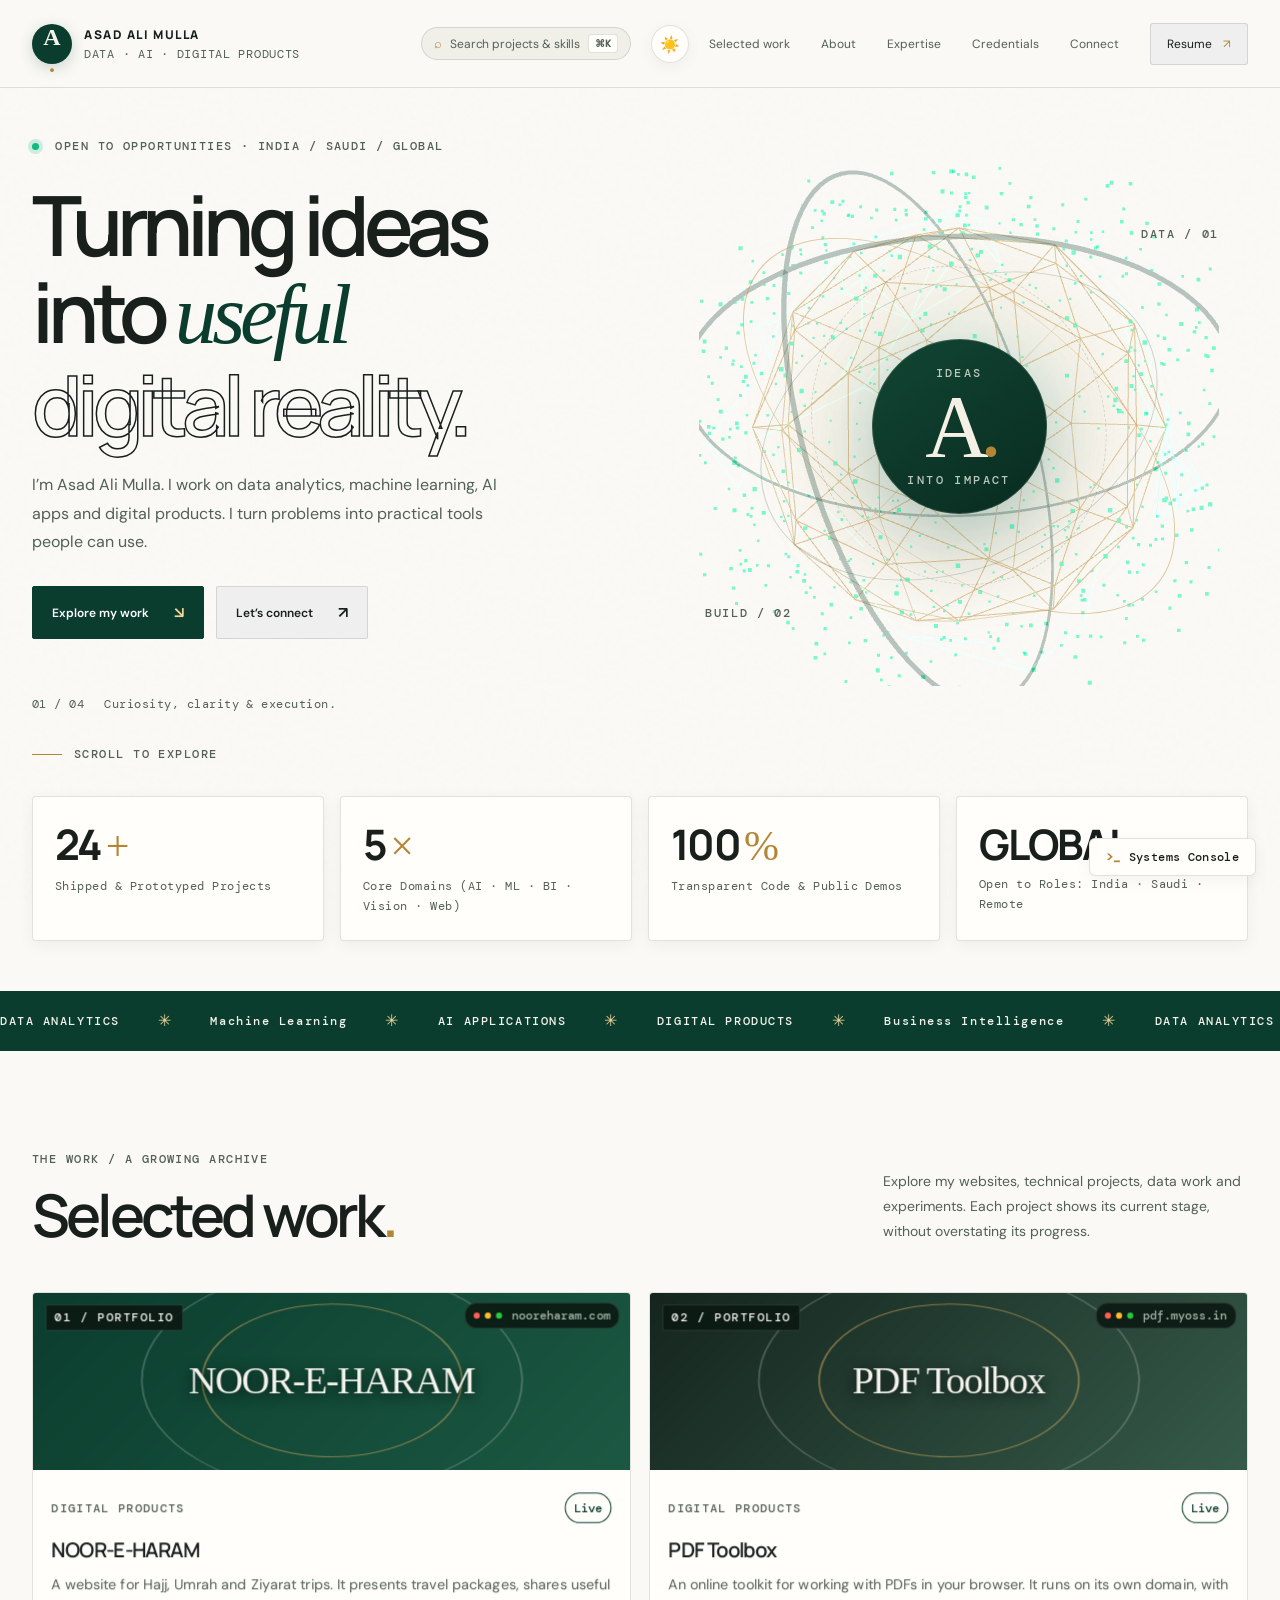
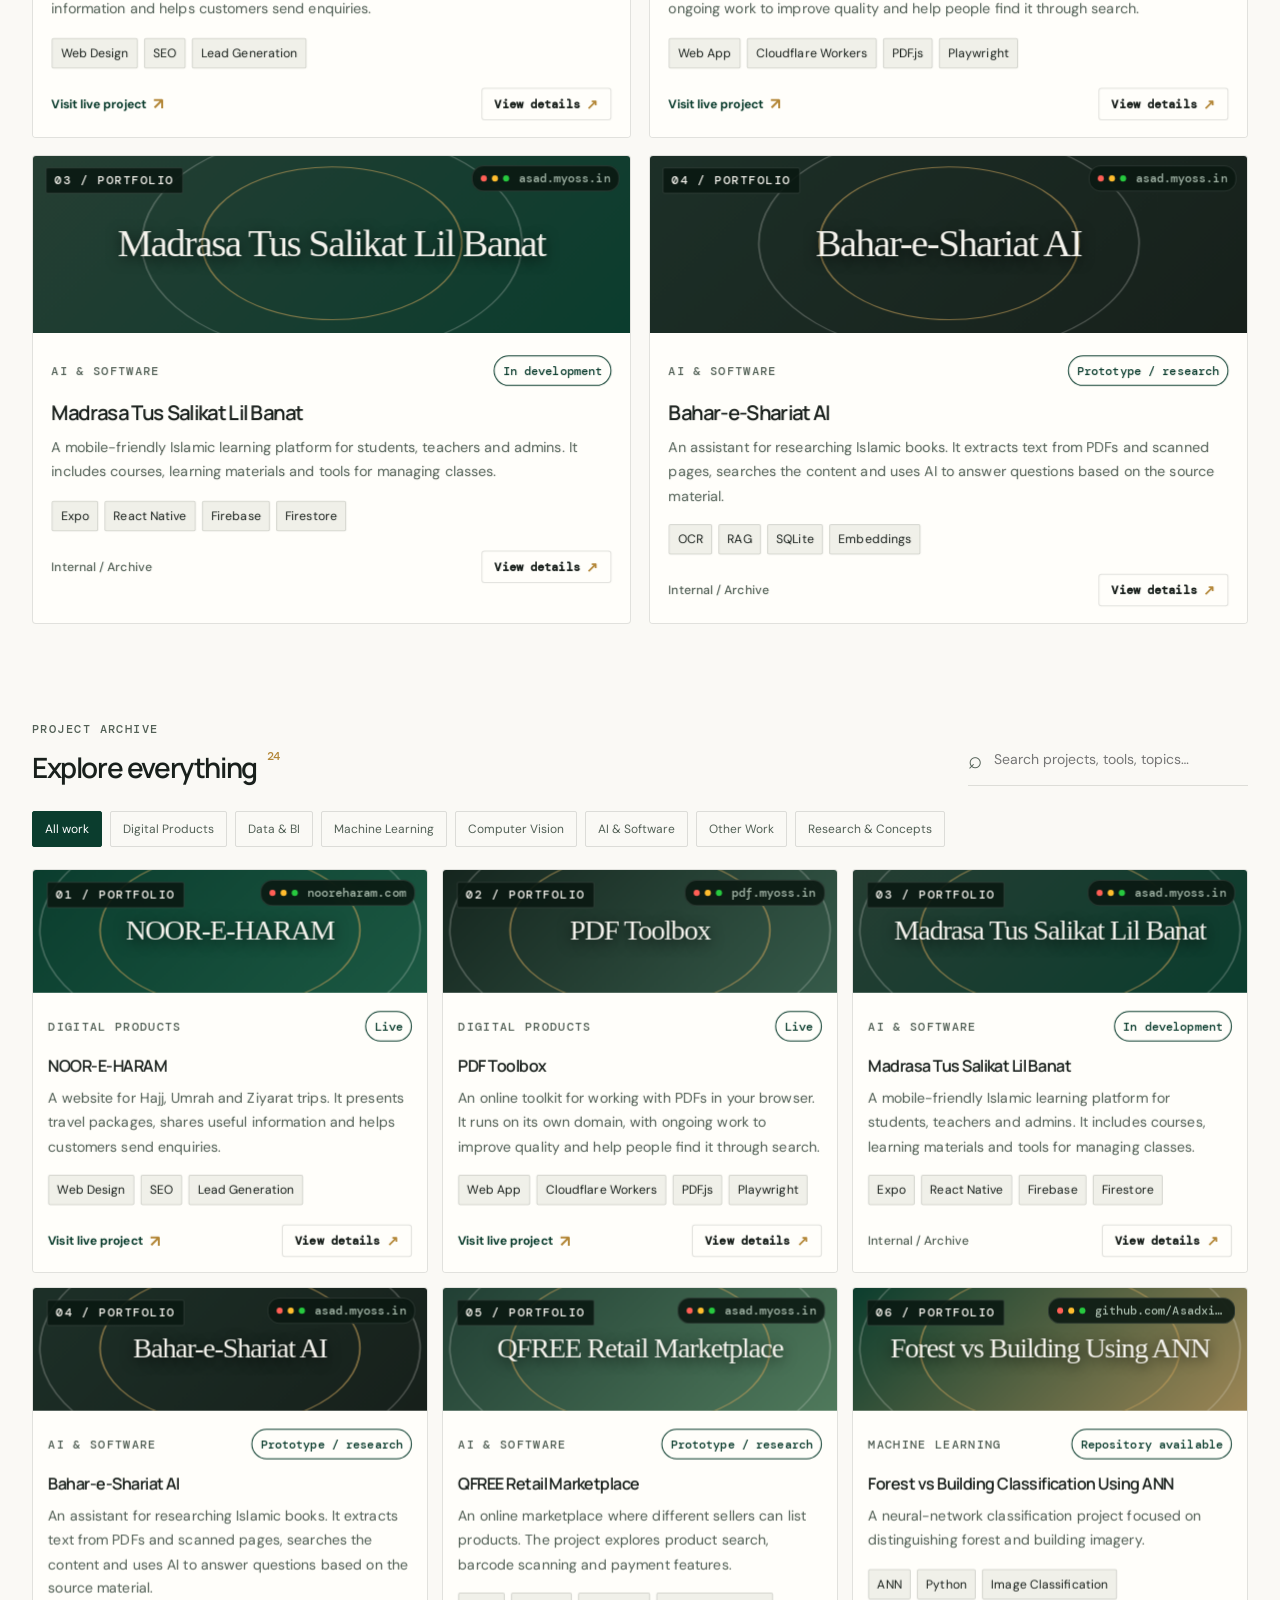
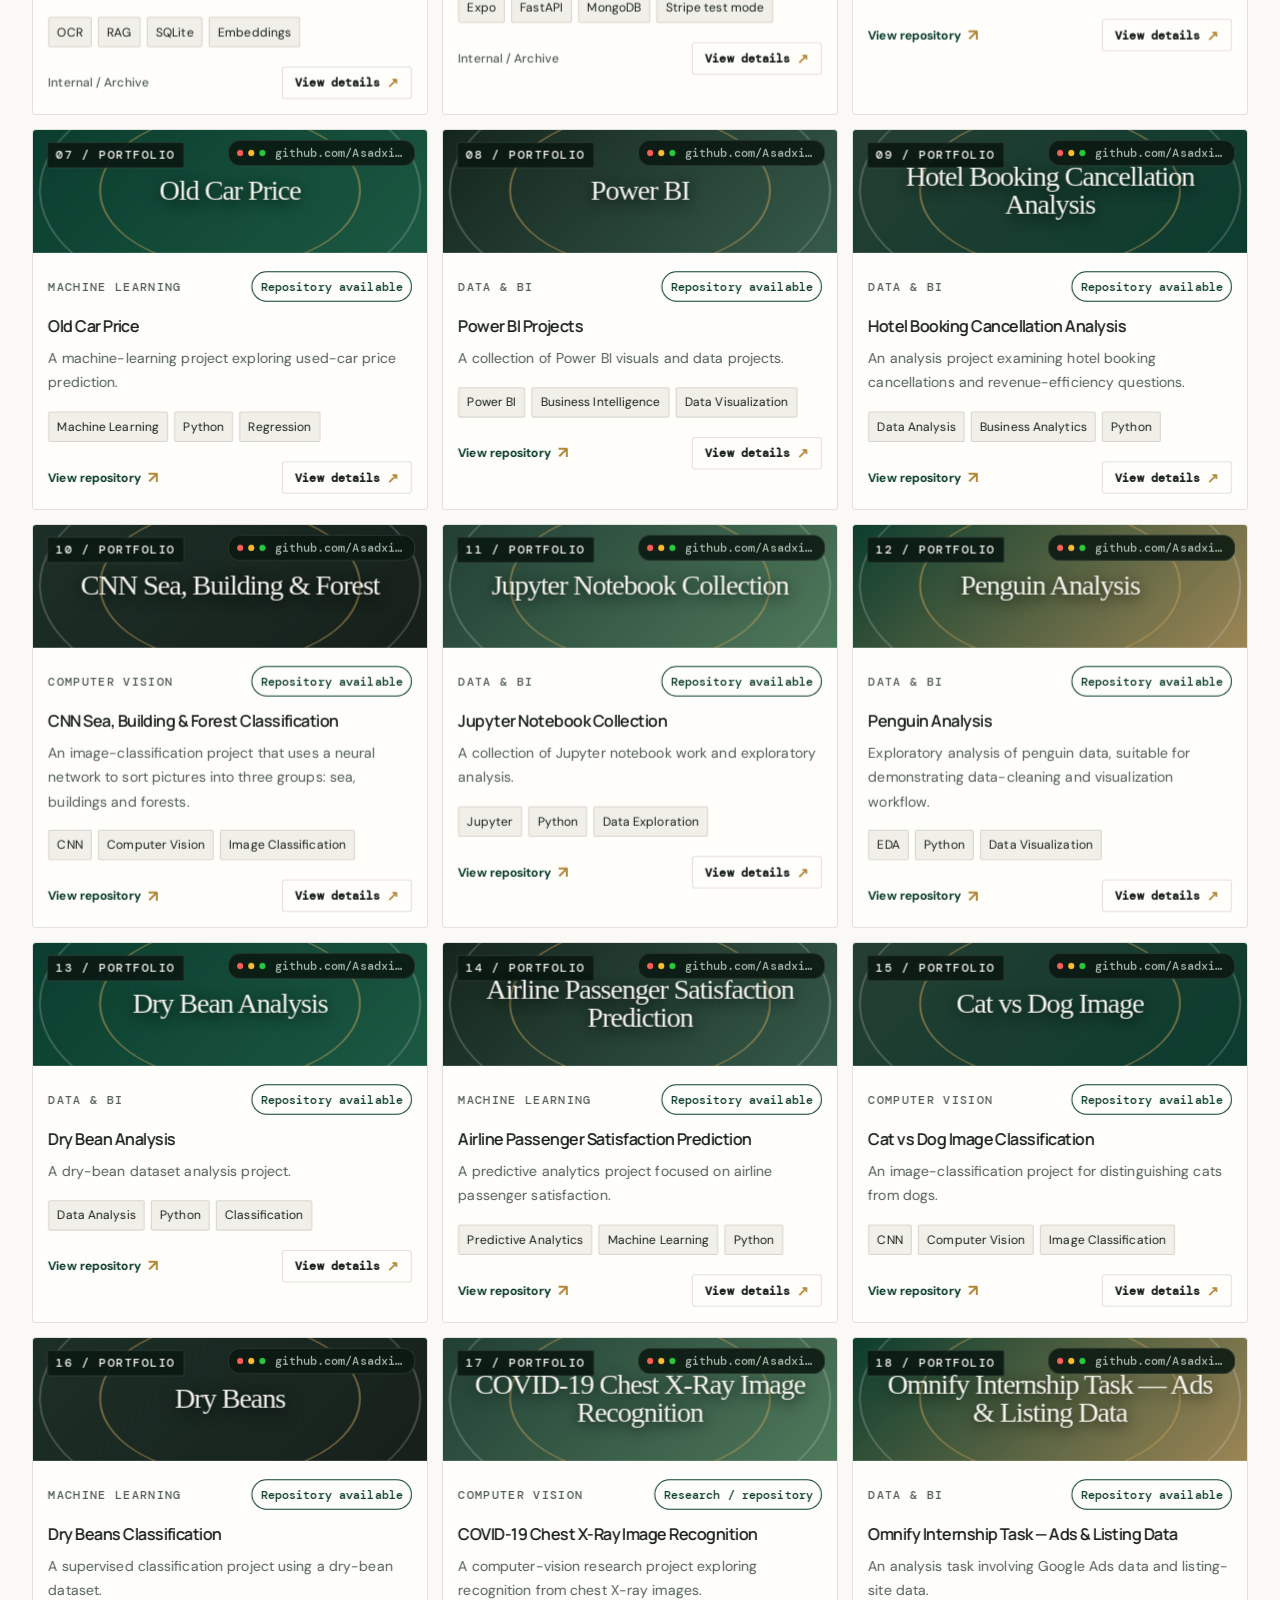
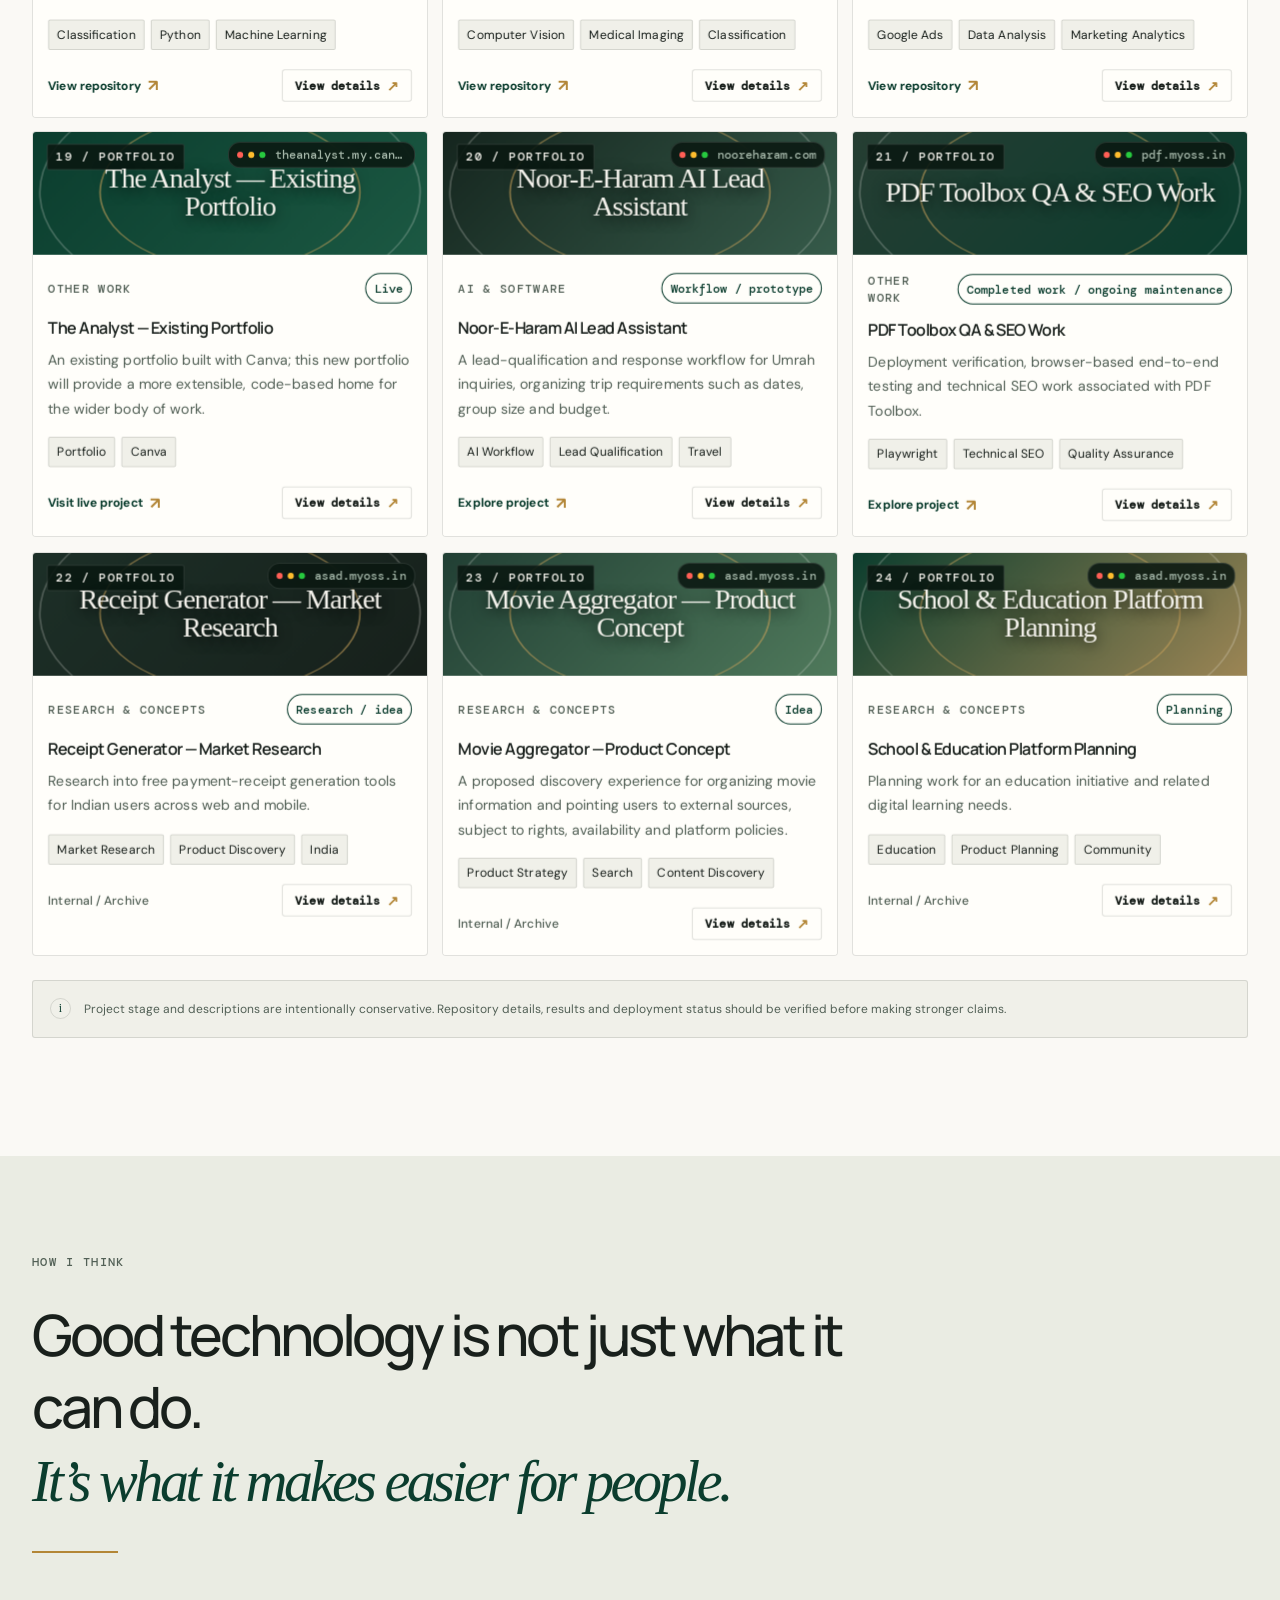
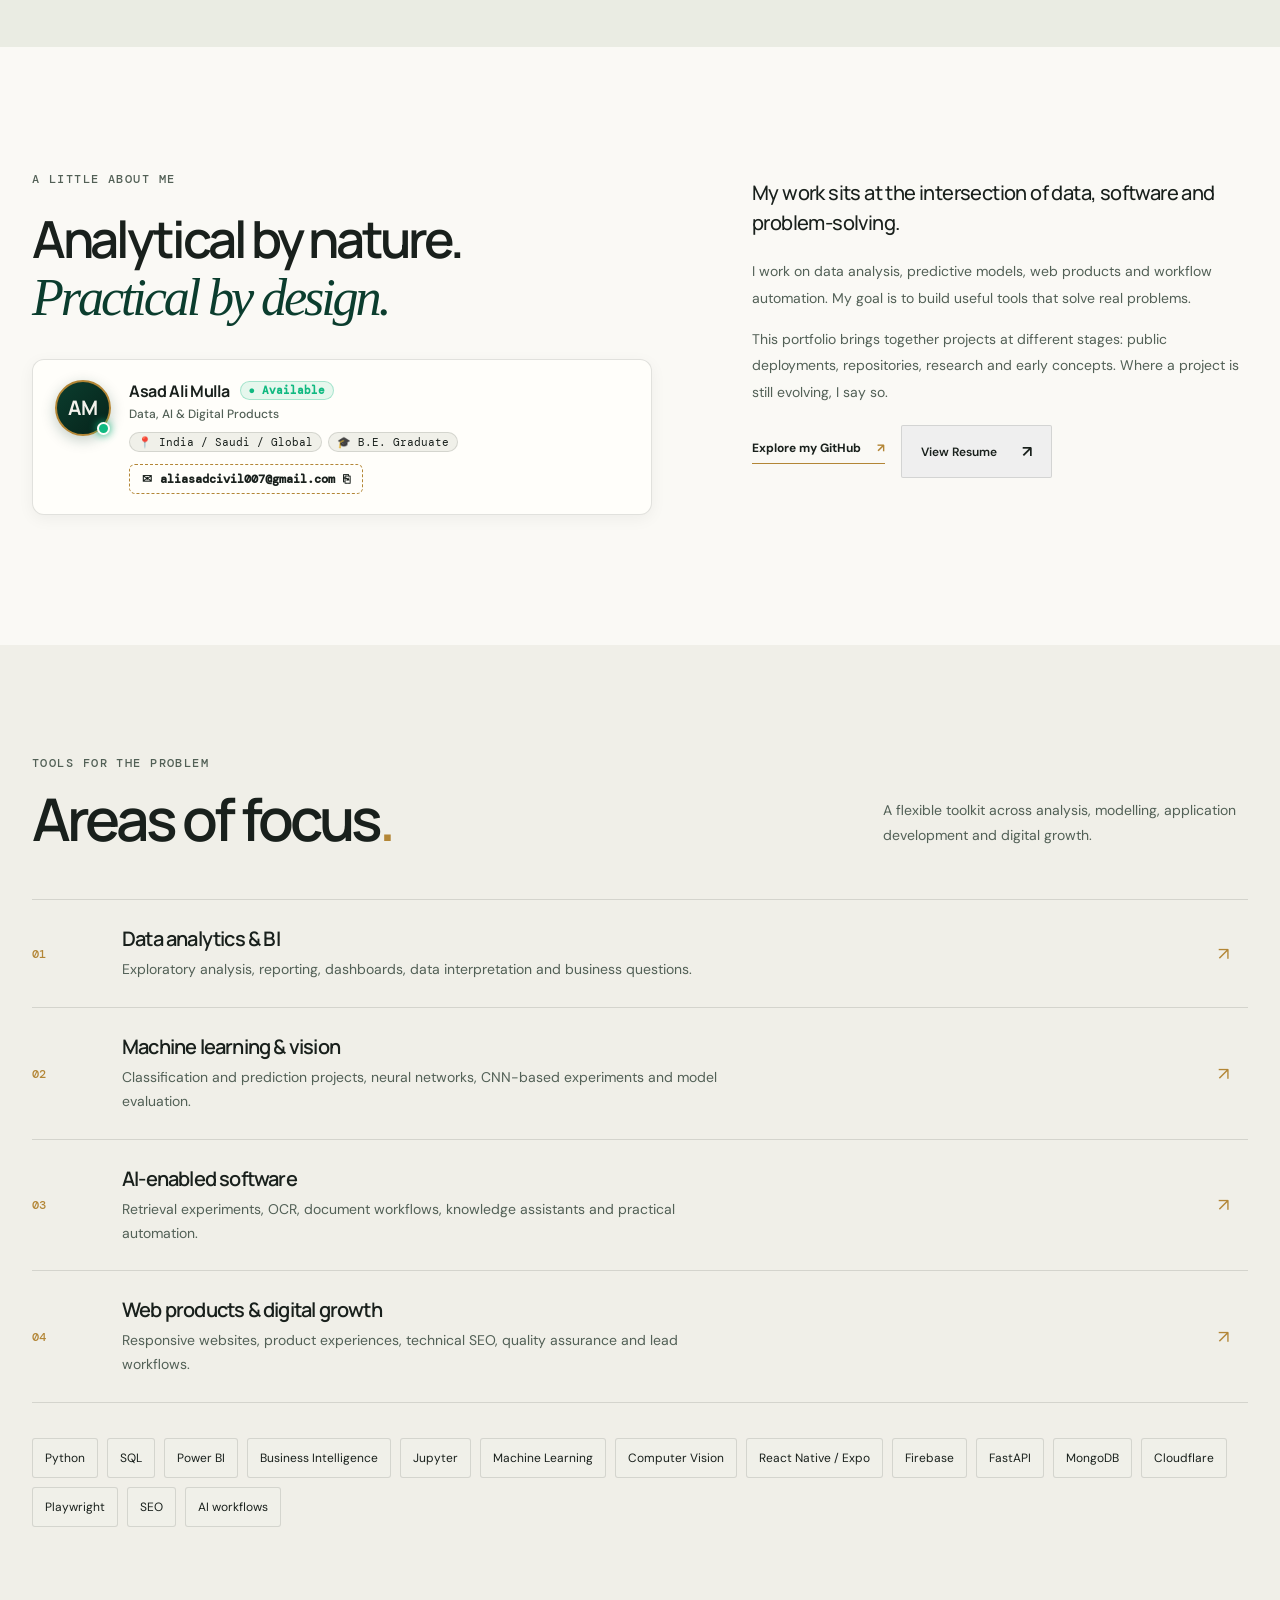
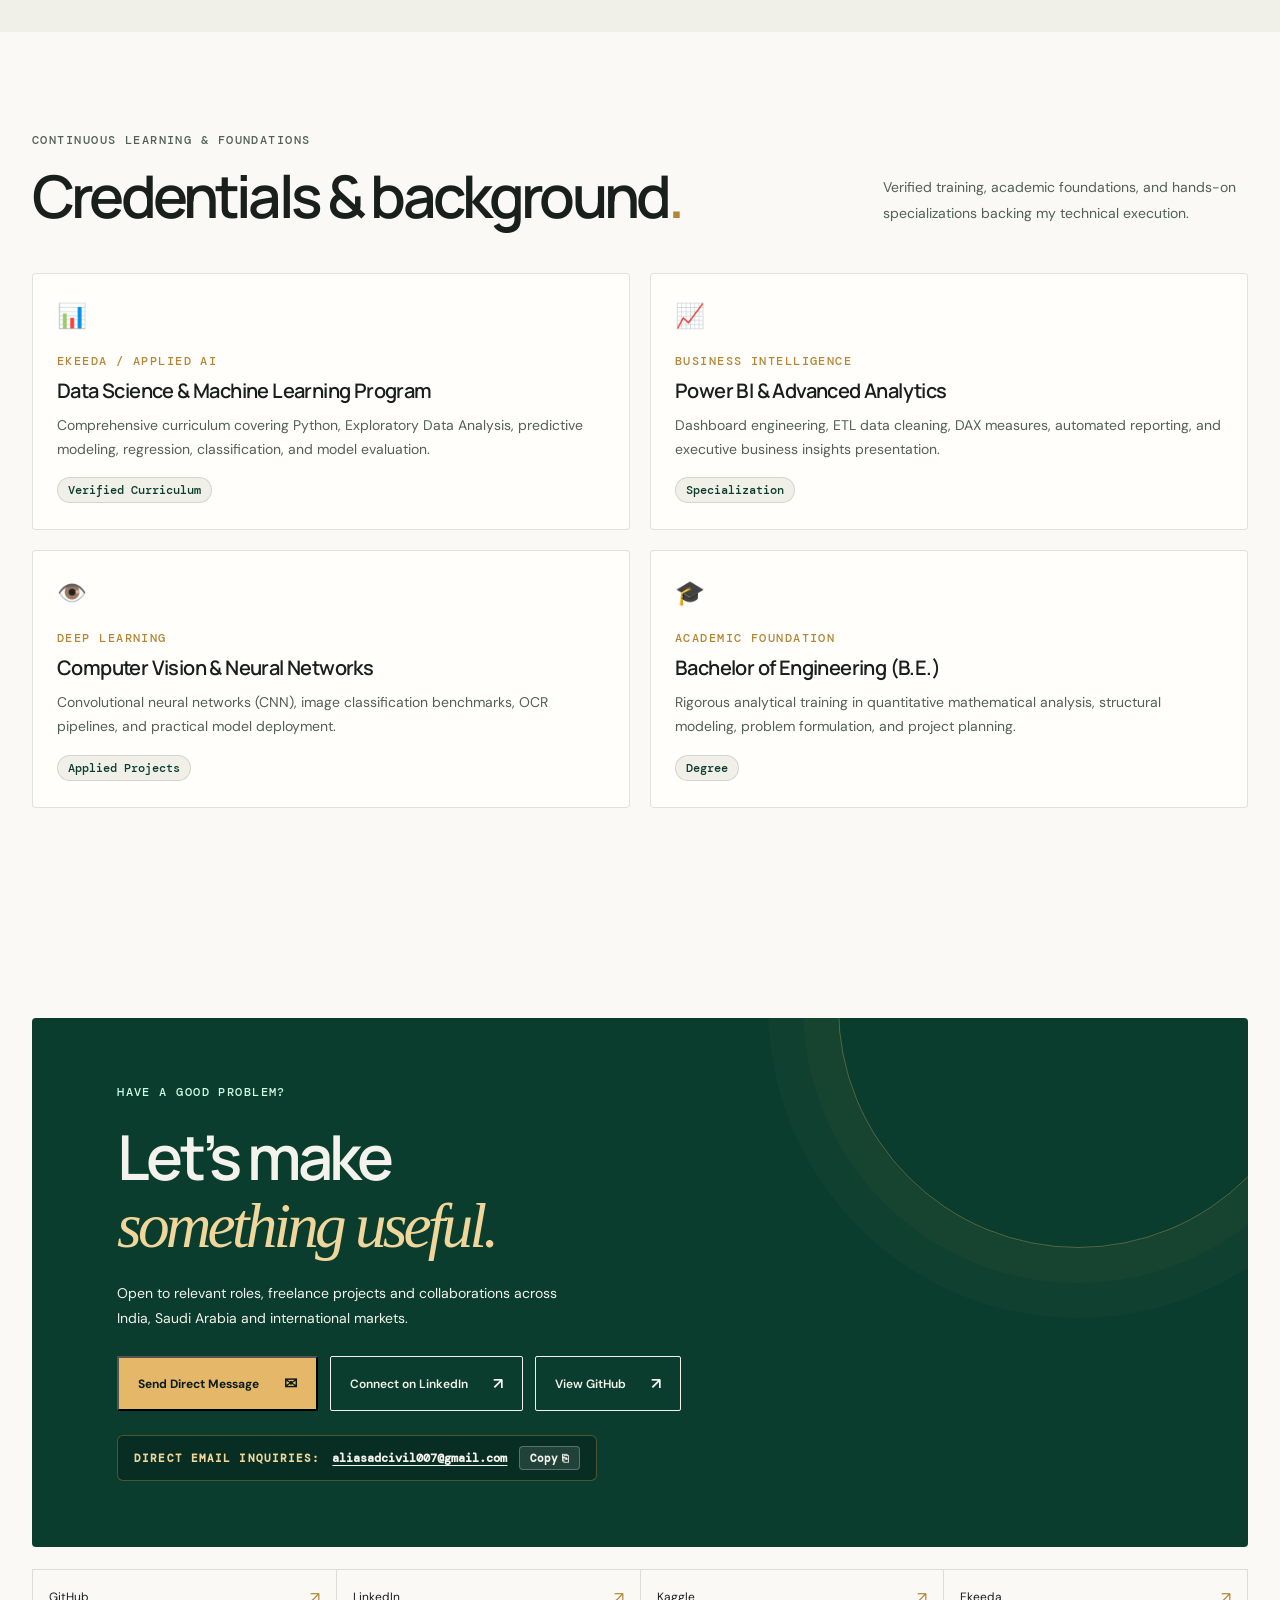
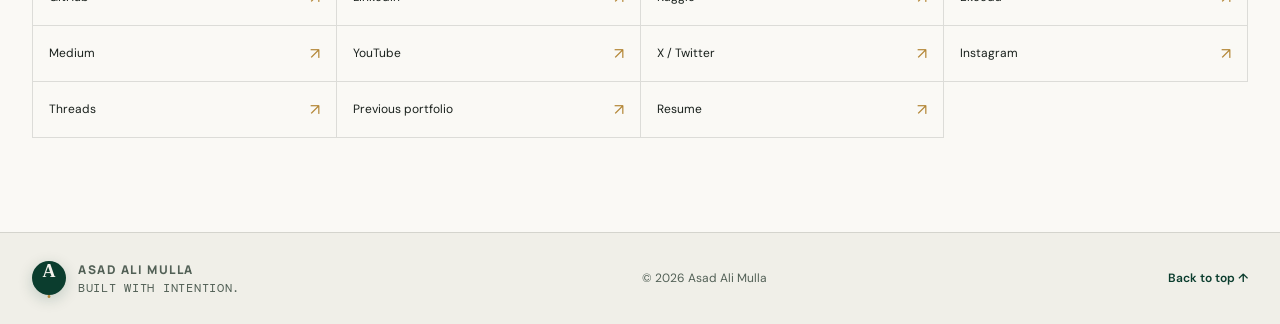
==== commit b61dc0d2: "Implement executive UX upgrades: live contact form pipeline, direct resume download, persona badge, " ====
--- a/index.html
+++ b/index.html
@@ -132,12 +132,40 @@
     </section>
 
     <section class="section-wrap about-section" id="about">
-      <div class="about-left reveal"><div class="eyebrow">A LITTLE ABOUT ME</div><h2>Analytical by nature.<br><em>Practical by design.</em></h2></div>
+      <div class="about-left reveal">
+        <div class="eyebrow">A LITTLE ABOUT ME</div>
+        <h2>Analytical by nature.<br><em>Practical by design.</em></h2>
+        <div class="about-profile-badge">
+          <div class="profile-avatar-wrap">
+            <div class="profile-avatar-initials">AM</div>
+            <div class="profile-status-indicator" title="Open to opportunities & projects"></div>
+          </div>
+          <div class="profile-details">
+            <div class="profile-header-row">
+              <strong>Asad Ali Mulla</strong>
+              <span class="profile-avail">● Available</span>
+            </div>
+            <span class="profile-role">Data, AI &amp; Digital Products</span>
+            <div class="profile-tags">
+              <span class="profile-tag">📍 India / Saudi / Global</span>
+              <span class="profile-tag">🎓 B.E. Graduate</span>
+            </div>
+            <button class="copy-email-chip" id="about-copy-email" type="button" aria-label="Copy direct email address" title="Click to copy email address">
+              <span class="chip-email-icon" aria-hidden="true">✉</span>
+              <span class="chip-email-text">aliasadcivil007@gmail.com</span>
+              <span class="chip-copy-icon" aria-hidden="true">⎘</span>
+            </button>
+          </div>
+        </div>
+      </div>
       <div class="about-right reveal">
         <p class="about-lead">My work sits at the intersection of data, software and problem-solving.</p>
         <p>I work on data analysis, predictive models, web products and workflow automation. My goal is to build useful tools that solve real problems.</p>
         <p>This portfolio brings together projects at different stages: public deployments, repositories, research and early concepts. Where a project is still evolving, I say so.</p>
-        <a class="text-link" href="https://github.com/Asadxio" target="_blank" rel="noopener noreferrer">Explore my GitHub <span aria-hidden="true">↗</span></a>
+        <div class="about-actions">
+          <a class="text-link" href="https://github.com/Asadxio" target="_blank" rel="noopener noreferrer">Explore my GitHub <span aria-hidden="true">↗</span></a>
+          <button class="button button-quiet" id="about-resume-btn" type="button">View Resume <span aria-hidden="true">↗</span></button>
+        </div>
       </div>
     </section>
 
@@ -212,6 +240,13 @@
           <button class="button button-gold" id="connect-modal-btn" type="button">Send Direct Message <span aria-hidden="true">✉</span></button>
           <a class="button button-border" href="https://www.linkedin.com/in/asad-ali-mulla-044240262/" target="_blank" rel="noopener noreferrer">Connect on LinkedIn <span aria-hidden="true">↗</span></a>
           <a class="button button-border" href="https://github.com/Asadxio" target="_blank" rel="noopener noreferrer">View GitHub <span aria-hidden="true">↗</span></a>
+        </div>
+        <div class="connect-direct-email">
+          <span class="direct-email-label">DIRECT EMAIL INQUIRIES:</span>
+          <a href="mailto:aliasadcivil007@gmail.com" class="direct-email-address">aliasadcivil007@gmail.com</a>
+          <button type="button" class="direct-email-copy-btn" id="connect-copy-email-btn" aria-label="Copy direct email address">
+            <span>Copy</span> <span aria-hidden="true">⎘</span>
+          </button>
         </div>
       </div>
       <div class="social-grid reveal">
@@ -255,6 +290,7 @@
       <div class="modal-footer">
         <a class="button button-primary modal-action-btn" id="modal-live-link" target="_blank" rel="noopener noreferrer">Visit Live Project <span aria-hidden="true">↗</span></a>
         <a class="button button-quiet modal-action-btn" id="modal-repo-link" target="_blank" rel="noopener noreferrer">View GitHub Code <span aria-hidden="true">↗</span></a>
+        <button class="button button-gold modal-action-btn" id="modal-inquire-btn" type="button">Discuss this project <span aria-hidden="true">✉</span></button>
         <button class="button button-border modal-copy-btn" id="modal-copy-btn" type="button">Copy Link <span aria-hidden="true">⎘</span></button>
       </div>
     </div>
@@ -287,7 +323,18 @@
         <span class="status-pill">Fast Response</span>
       </div>
       <h2 class="modal-title" id="contact-modal-title">Send a direct message<span class="gold-dot">.</span></h2>
-      <p class="modal-desc">Have an open role, freelance project, or data problem? Send a direct message below.</p>
+      <p class="modal-desc">Have an open role, freelance project, or data problem? Send a direct message below or write directly.</p>
+      <div class="contact-quick-options">
+        <div class="quick-email-row">
+          <div>
+            <span class="quick-email-label">DIRECT EMAIL:</span>
+            <a href="mailto:aliasadcivil007@gmail.com" class="quick-email-link">aliasadcivil007@gmail.com</a>
+          </div>
+          <button class="quick-email-copy-btn" id="modal-copy-email-btn" type="button" aria-label="Copy direct email address">
+            <span>Copy</span> <span aria-hidden="true">⎘</span>
+          </button>
+        </div>
+      </div>
       <form class="contact-form" id="contact-form">
         <div class="form-row">
           <div class="form-field">
@@ -314,8 +361,9 @@
         </div>
         <div class="contact-form-footer">
           <button type="submit" class="button button-primary" id="contact-submit-btn">Send Message <span aria-hidden="true">↗</span></button>
-          <span class="contact-note">Routes straight to Asad's primary email.</span>
-        </div>
+          <a class="button button-border" id="contact-mailto-btn" href="mailto:aliasadcivil007@gmail.com">Open in Email Client <span aria-hidden="true">✉</span></a>
+        </div>
+        <span class="contact-note">Directly routed to Asad's inbox: aliasadcivil007@gmail.com</span>
         <div class="contact-success-msg" id="contact-success" hidden>
           <span class="success-icon" aria-hidden="true">✓</span>
           <div>
@@ -358,7 +406,8 @@
       </div>
 
       <div class="modal-footer resume-footer">
-        <a class="button button-gold" href="https://drive.google.com/file/d/1mB_SIPnnv3y_hB-CiimIU7OT_vVpUtuk/view?usp=sharing" target="_blank" rel="noopener noreferrer">Open Full PDF in Google Drive <span aria-hidden="true">↗</span></a>
+        <a class="button button-primary" href="https://drive.google.com/uc?export=download&id=1mB_SIPnnv3y_hB-CiimIU7OT_vVpUtuk" download="Asad_Ali_Mulla_Resume.pdf">Direct Download PDF <span aria-hidden="true">⤓</span></a>
+        <a class="button button-gold" href="https://drive.google.com/file/d/1mB_SIPnnv3y_hB-CiimIU7OT_vVpUtuk/view?usp=sharing" target="_blank" rel="noopener noreferrer">Open in Google Drive <span aria-hidden="true">↗</span></a>
         <button class="button button-quiet" id="resume-contact-btn" type="button">Message Asad Directly <span aria-hidden="true">✉</span></button>
       </div>
     </div>
--- a/assets/styles.css
+++ b/assets/styles.css
@@ -59,6 +59,7 @@
 
 * { box-sizing: border-box; }
 html { scroll-behavior: smooth; scroll-padding-top: 88px; }
+section[id], .section-wrap[id] { scroll-margin-top: 88px; }
 body {
   margin: 0;
   background: var(--paper);
@@ -877,11 +878,17 @@
   letter-spacing: -.03em;
   color: var(--ink);
 }
+.about-actions {
+  display: flex;
+  align-items: center;
+  gap: 16px;
+  margin-top: 20px;
+  flex-wrap: wrap;
+}
 .text-link {
   display: inline-flex;
   gap: 16px;
   align-items: center;
-  margin-top: 10px;
   padding-bottom: 7px;
   border-bottom: 1px solid var(--gold);
   font-size: var(--text-xs);
@@ -889,6 +896,115 @@
   color: var(--ink);
 }
 .text-link span { color: var(--gold); }
+
+/* Executive Persona Card in About */
+.about-profile-badge {
+  display: flex;
+  align-items: flex-start;
+  gap: 18px;
+  margin-top: 32px;
+  padding: 20px 22px;
+  background: var(--card-bg);
+  border: 1px solid var(--line);
+  border-radius: 12px;
+  box-shadow: var(--shadow-sm);
+  transition: transform 0.25s ease, border-color 0.25s ease, box-shadow 0.25s ease;
+}
+.about-profile-badge:hover {
+  transform: translateY(-2px);
+  border-color: var(--gold);
+  box-shadow: 0 12px 28px rgba(0, 0, 0, 0.08);
+}
+.profile-avatar-wrap {
+  position: relative;
+  flex-shrink: 0;
+}
+.profile-avatar-initials {
+  width: 56px;
+  height: 56px;
+  border-radius: 50%;
+  background: linear-gradient(135deg, #0b3d2e, #06231a);
+  border: 2px solid var(--gold);
+  color: #f4f2ec;
+  font: 700 20px/52px var(--display);
+  text-align: center;
+  letter-spacing: -0.02em;
+  box-shadow: 0 4px 14px rgba(11, 61, 46, 0.25);
+}
+.profile-status-indicator {
+  position: absolute;
+  bottom: 1px;
+  right: 1px;
+  width: 13px;
+  height: 13px;
+  background: #10b981;
+  border: 2px solid var(--card-bg);
+  border-radius: 50%;
+  box-shadow: 0 0 8px #10b981;
+}
+.profile-details {
+  display: flex;
+  flex-direction: column;
+  gap: 4px;
+}
+.profile-header-row {
+  display: flex;
+  align-items: center;
+  gap: 10px;
+}
+.profile-details strong {
+  font-size: var(--text-base);
+  font-family: var(--display);
+  color: var(--ink);
+  letter-spacing: -0.02em;
+}
+.profile-avail {
+  font: 600 11px/1 var(--mono);
+  color: #10b981;
+  background: rgba(16, 185, 129, 0.1);
+  padding: 3px 8px;
+  border-radius: 10px;
+  border: 1px solid rgba(16, 185, 129, 0.3);
+}
+.profile-role {
+  font-size: var(--text-xs);
+  color: var(--muted);
+  font-weight: 500;
+}
+.profile-tags {
+  display: flex;
+  flex-wrap: wrap;
+  gap: 6px;
+  margin: 6px 0 8px;
+}
+.profile-tag {
+  font-size: 11px;
+  padding: 2px 8px;
+  background: var(--tag-bg);
+  border: 1px solid var(--line);
+  border-radius: 10px;
+  color: var(--ink);
+  font-family: var(--mono);
+}
+.copy-email-chip {
+  display: inline-flex;
+  align-items: center;
+  gap: 8px;
+  padding: 6px 12px;
+  background: transparent;
+  border: 1px dashed var(--gold);
+  border-radius: 6px;
+  font: 600 var(--text-xs) var(--mono);
+  color: var(--ink);
+  cursor: pointer;
+  transition: all 0.2s ease;
+  width: fit-content;
+}
+.copy-email-chip:hover {
+  background: var(--gold);
+  color: #0b1c14;
+  border-style: solid;
+}
 
 /* Expertise Section */
 .expertise-section {
@@ -978,6 +1094,50 @@
 .button-gold:hover { background: #fcd34d; }
 .button-border { border: 1px solid #f4f2ec; color: #f4f2ec; }
 .button-border:hover { border-color: #f0d69a; color: #f0d69a; }
+
+/* Direct Email in Connect Panel */
+.connect-direct-email {
+  position: relative;
+  z-index: 1;
+  display: inline-flex;
+  align-items: center;
+  gap: 12px;
+  margin-top: 24px;
+  padding: 10px 16px;
+  background: rgba(0, 0, 0, 0.25);
+  border: 1px solid rgba(198, 161, 91, 0.35);
+  border-radius: 6px;
+  flex-wrap: wrap;
+}
+.direct-email-label {
+  font: 700 11px var(--mono);
+  letter-spacing: 0.1em;
+  color: #f0d69a;
+}
+.direct-email-address {
+  font: 600 var(--text-xs) var(--mono);
+  color: #f4f2ec;
+  text-decoration: underline;
+  text-underline-offset: 3px;
+}
+.direct-email-copy-btn {
+  display: inline-flex;
+  align-items: center;
+  gap: 4px;
+  background: rgba(255, 255, 255, 0.1);
+  border: 1px solid rgba(255, 255, 255, 0.25);
+  border-radius: 4px;
+  padding: 4px 10px;
+  font: 600 11px var(--mono);
+  color: #f4f2ec;
+  cursor: pointer;
+  transition: all 0.2s ease;
+}
+.direct-email-copy-btn:hover {
+  background: var(--gold);
+  color: #0b1c14;
+  border-color: var(--gold);
+}
 .social-grid {
   display: grid;
   grid-template-columns: repeat(4, 1fr);
@@ -1493,7 +1653,56 @@
 
 /* Contact Modal Styles */
 .contact-modal-card { width: min(580px, 100%); }
-.contact-form { display: flex; flex-direction: column; gap: 16px; margin-top: 18px; }
+
+/* Quick Direct Email in Contact Modal */
+.contact-quick-options {
+  margin: 16px 0 6px;
+  padding: 12px 16px;
+  background: var(--tag-bg);
+  border: 1px solid var(--line);
+  border-left: 3px solid var(--gold);
+  border-radius: 4px;
+}
+.quick-email-row {
+  display: flex;
+  align-items: center;
+  justify-content: space-between;
+  gap: 12px;
+  flex-wrap: wrap;
+}
+.quick-email-label {
+  font: 700 10px var(--mono);
+  letter-spacing: 0.12em;
+  color: var(--gold);
+  display: block;
+  margin-bottom: 2px;
+}
+.quick-email-link {
+  font: 600 var(--text-xs) var(--mono);
+  color: var(--ink);
+  text-decoration: underline;
+  text-underline-offset: 2px;
+}
+.quick-email-copy-btn {
+  display: inline-flex;
+  align-items: center;
+  gap: 4px;
+  background: transparent;
+  border: 1px solid var(--line);
+  border-radius: 4px;
+  padding: 4px 8px;
+  font: 600 11px var(--mono);
+  color: var(--ink);
+  cursor: pointer;
+  transition: all 0.2s ease;
+}
+.quick-email-copy-btn:hover {
+  background: var(--gold);
+  color: #0b1c14;
+  border-color: var(--gold);
+}
+
+.contact-form { display: flex; flex-direction: column; gap: 16px; margin-top: 14px; }
 .form-row { display: grid; grid-template-columns: 1fr 1fr; gap: 14px; }
 .form-field { display: flex; flex-direction: column; gap: 6px; text-align: left; }
 .form-field label {
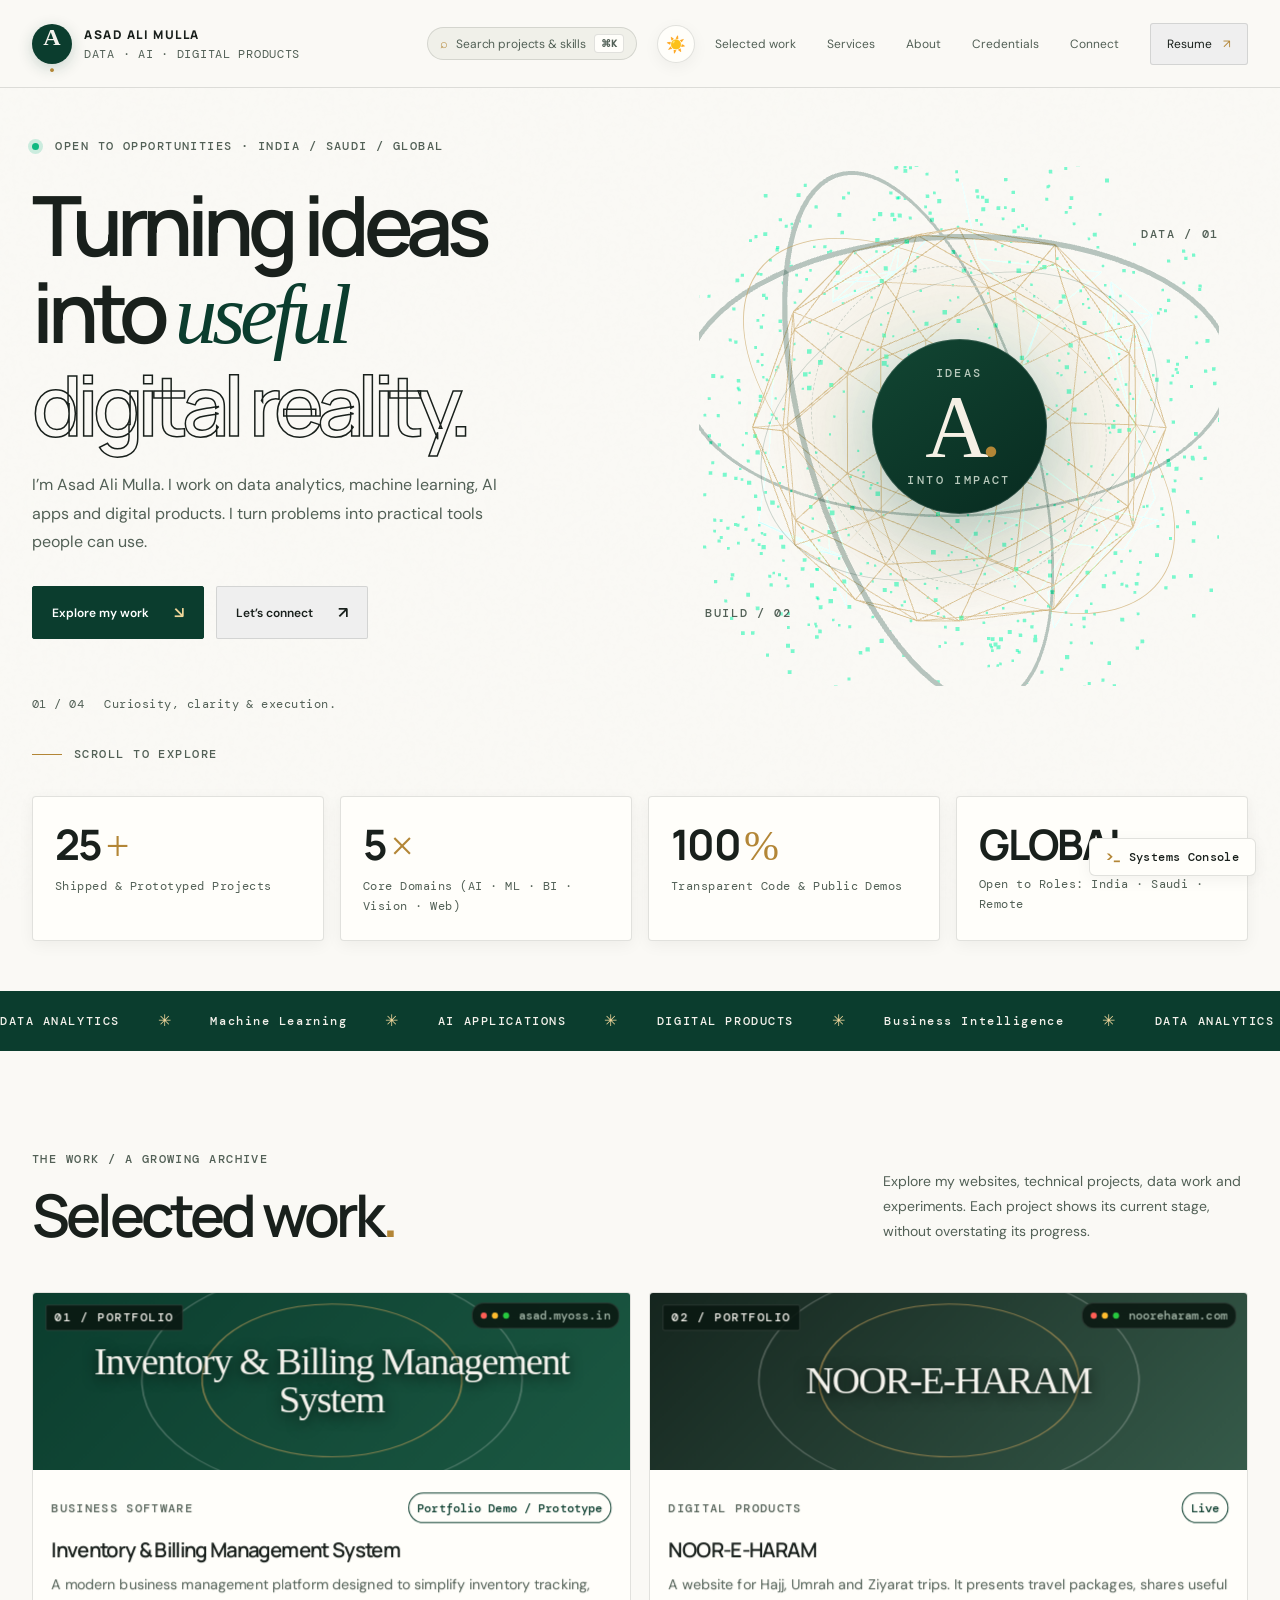
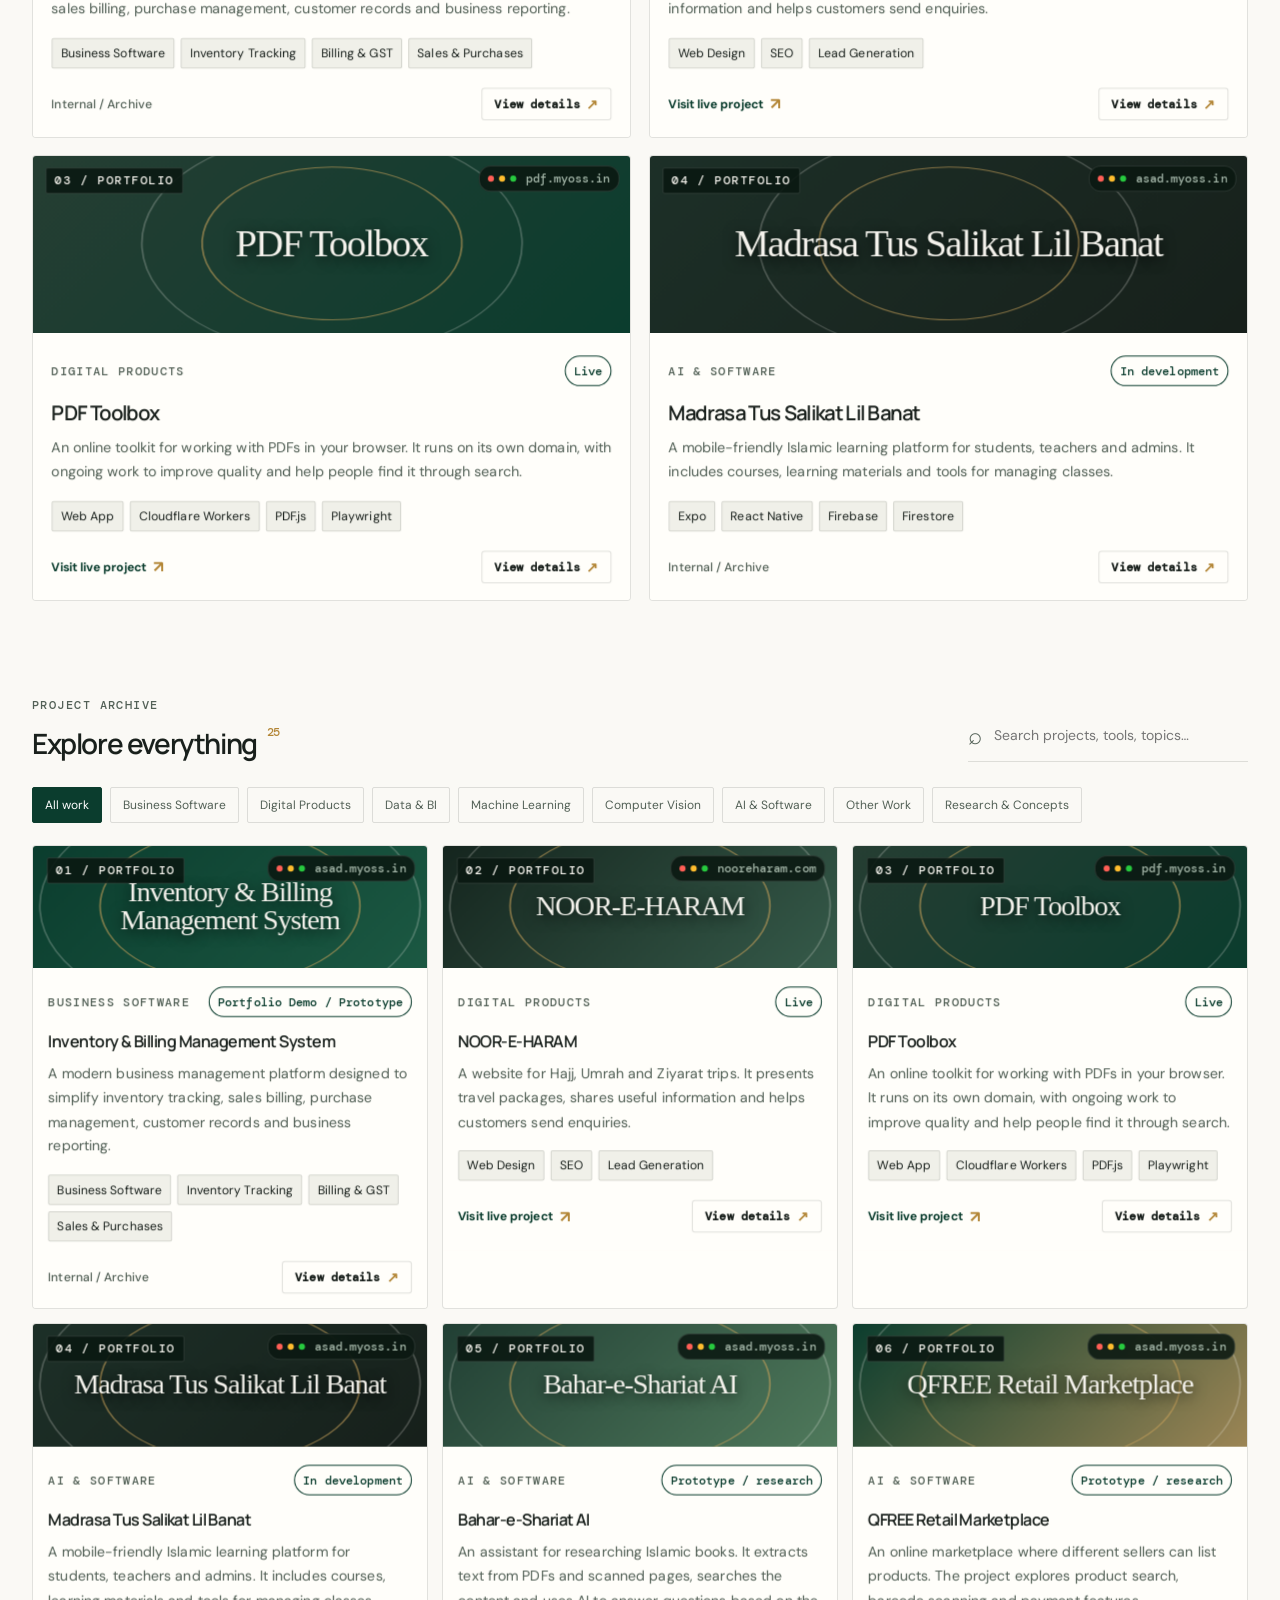
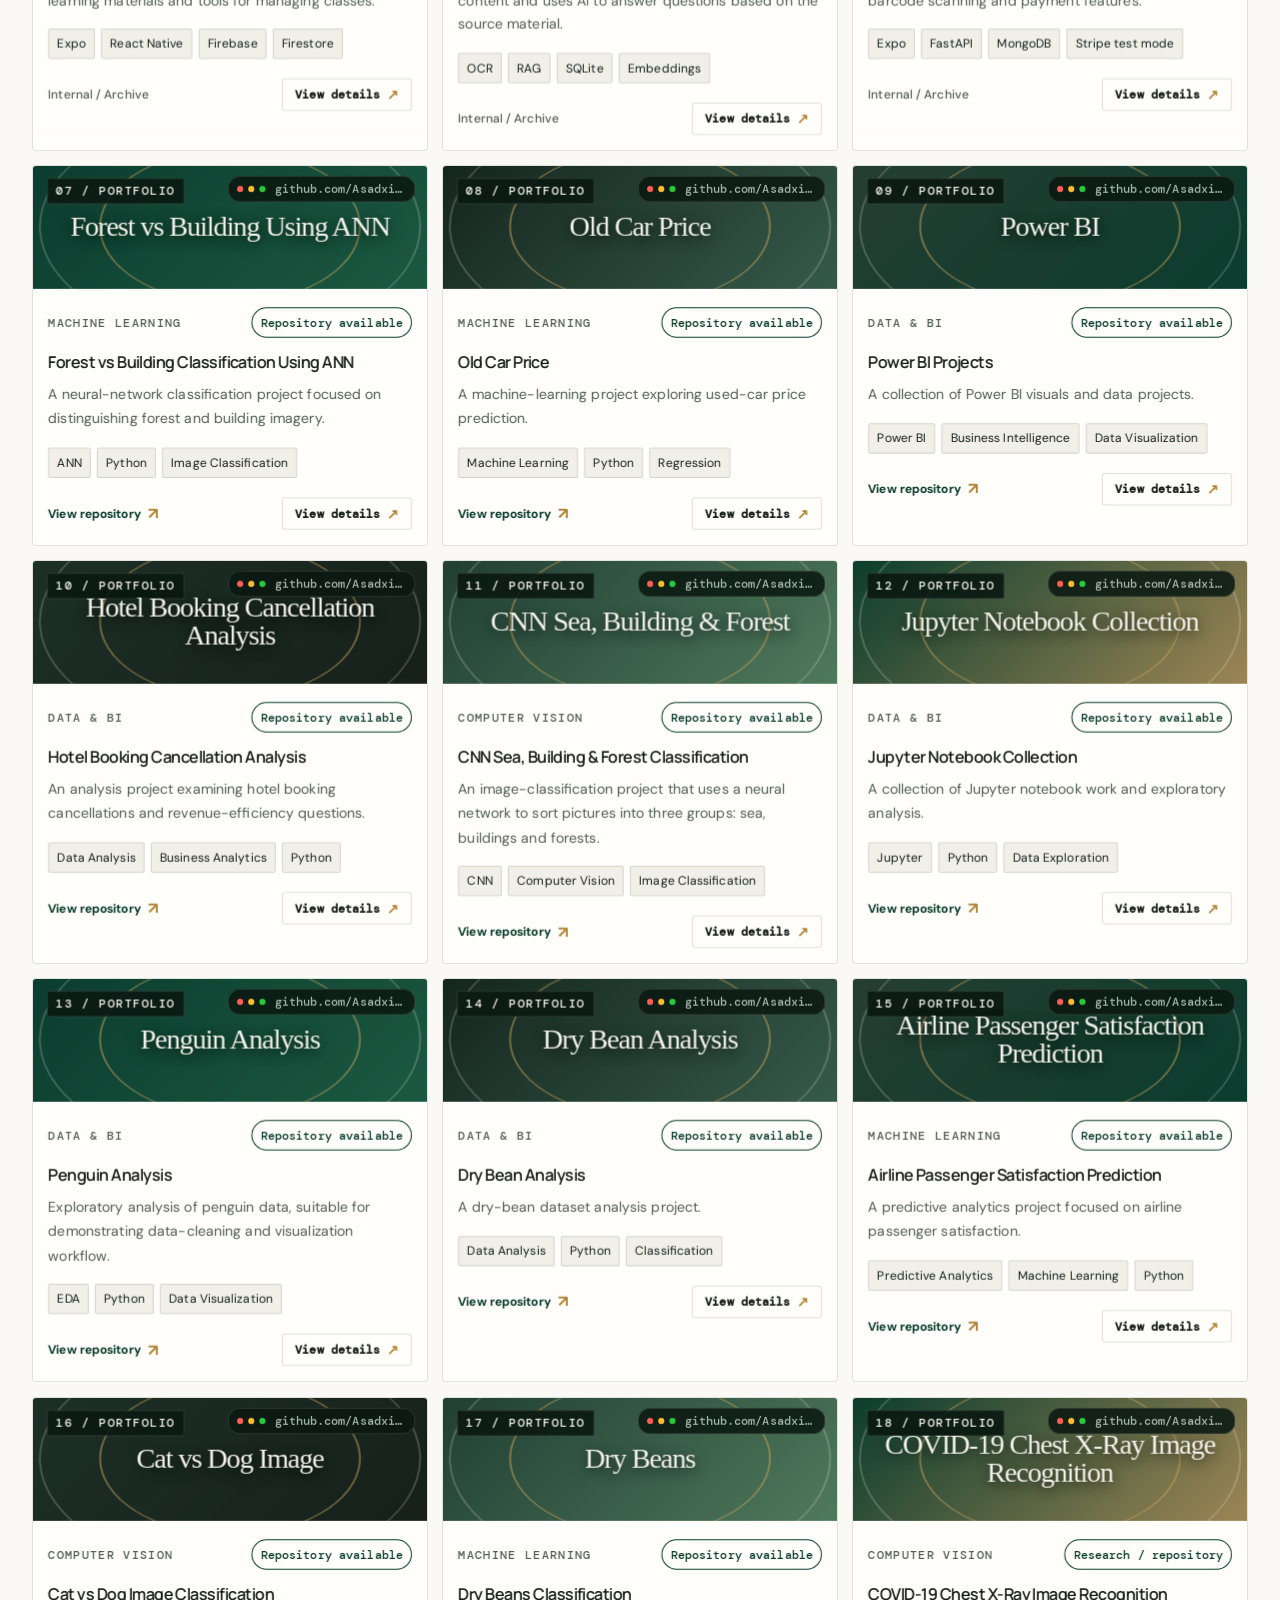
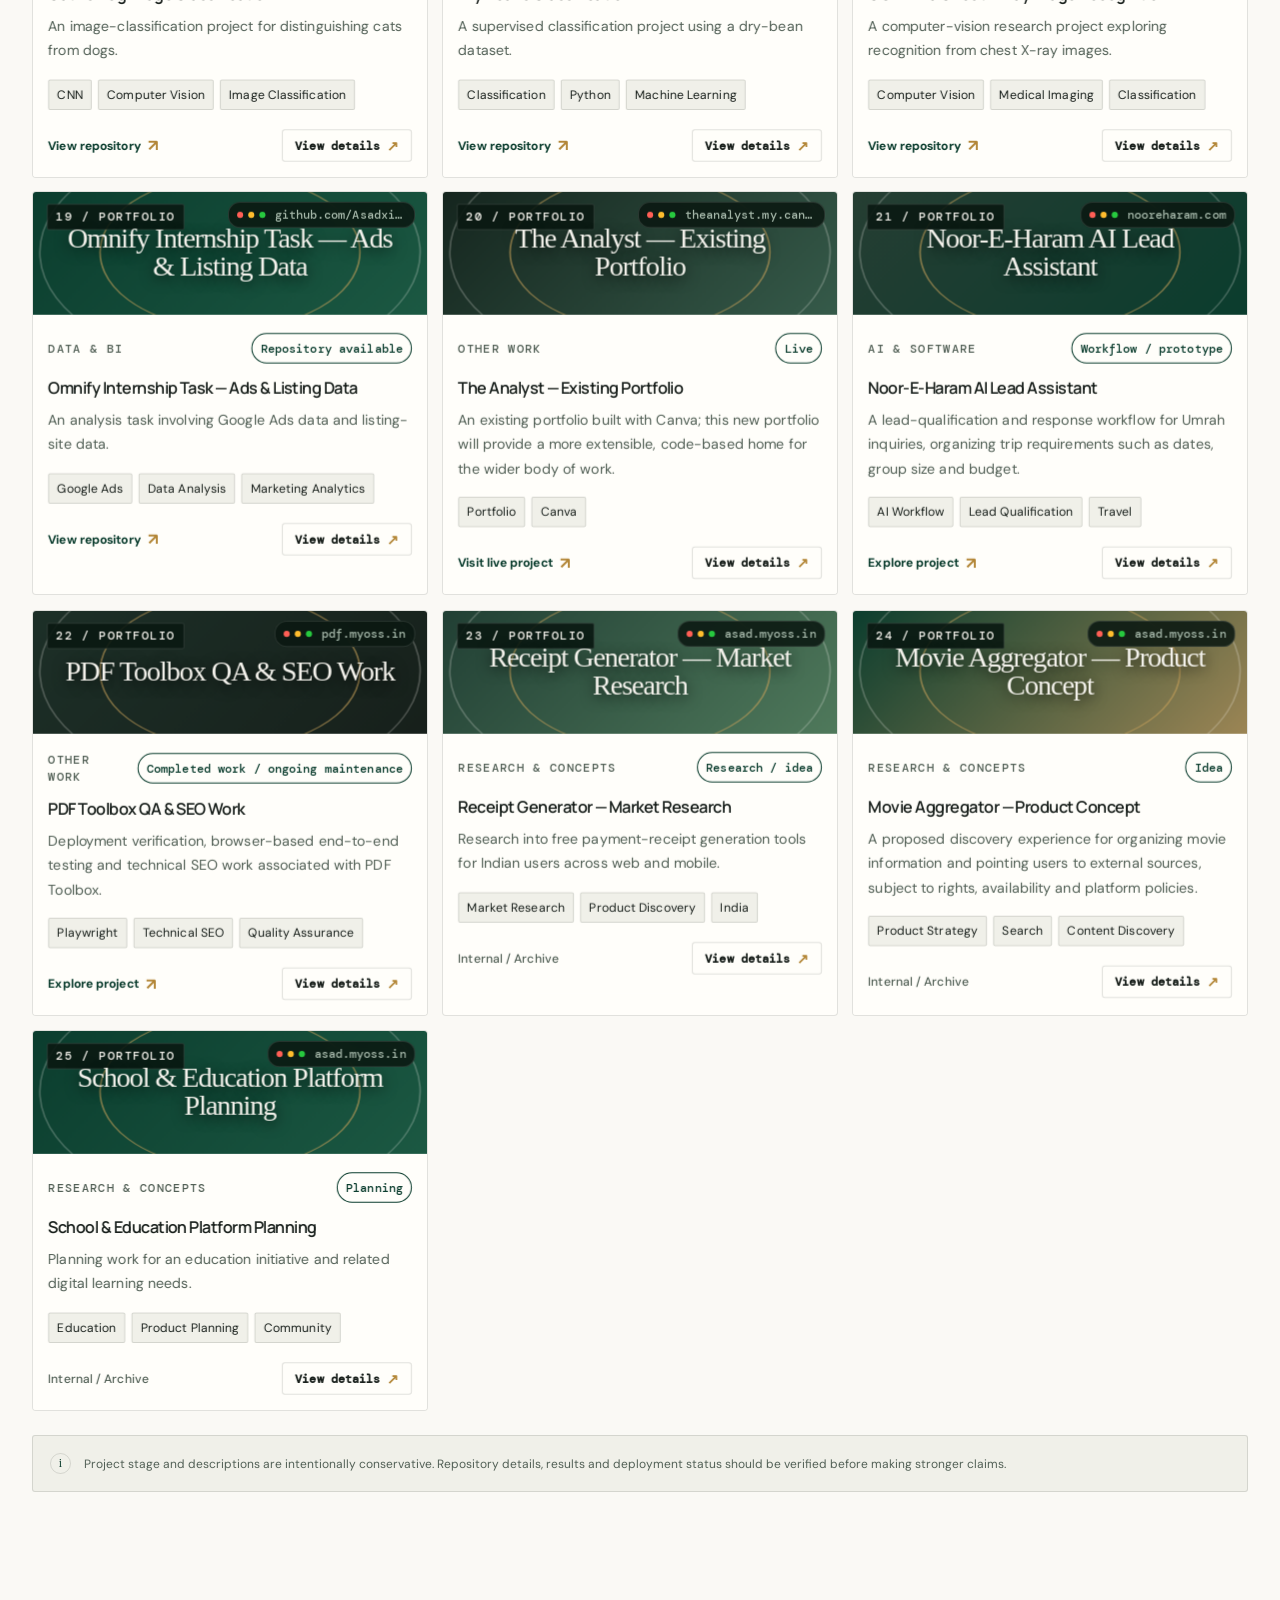
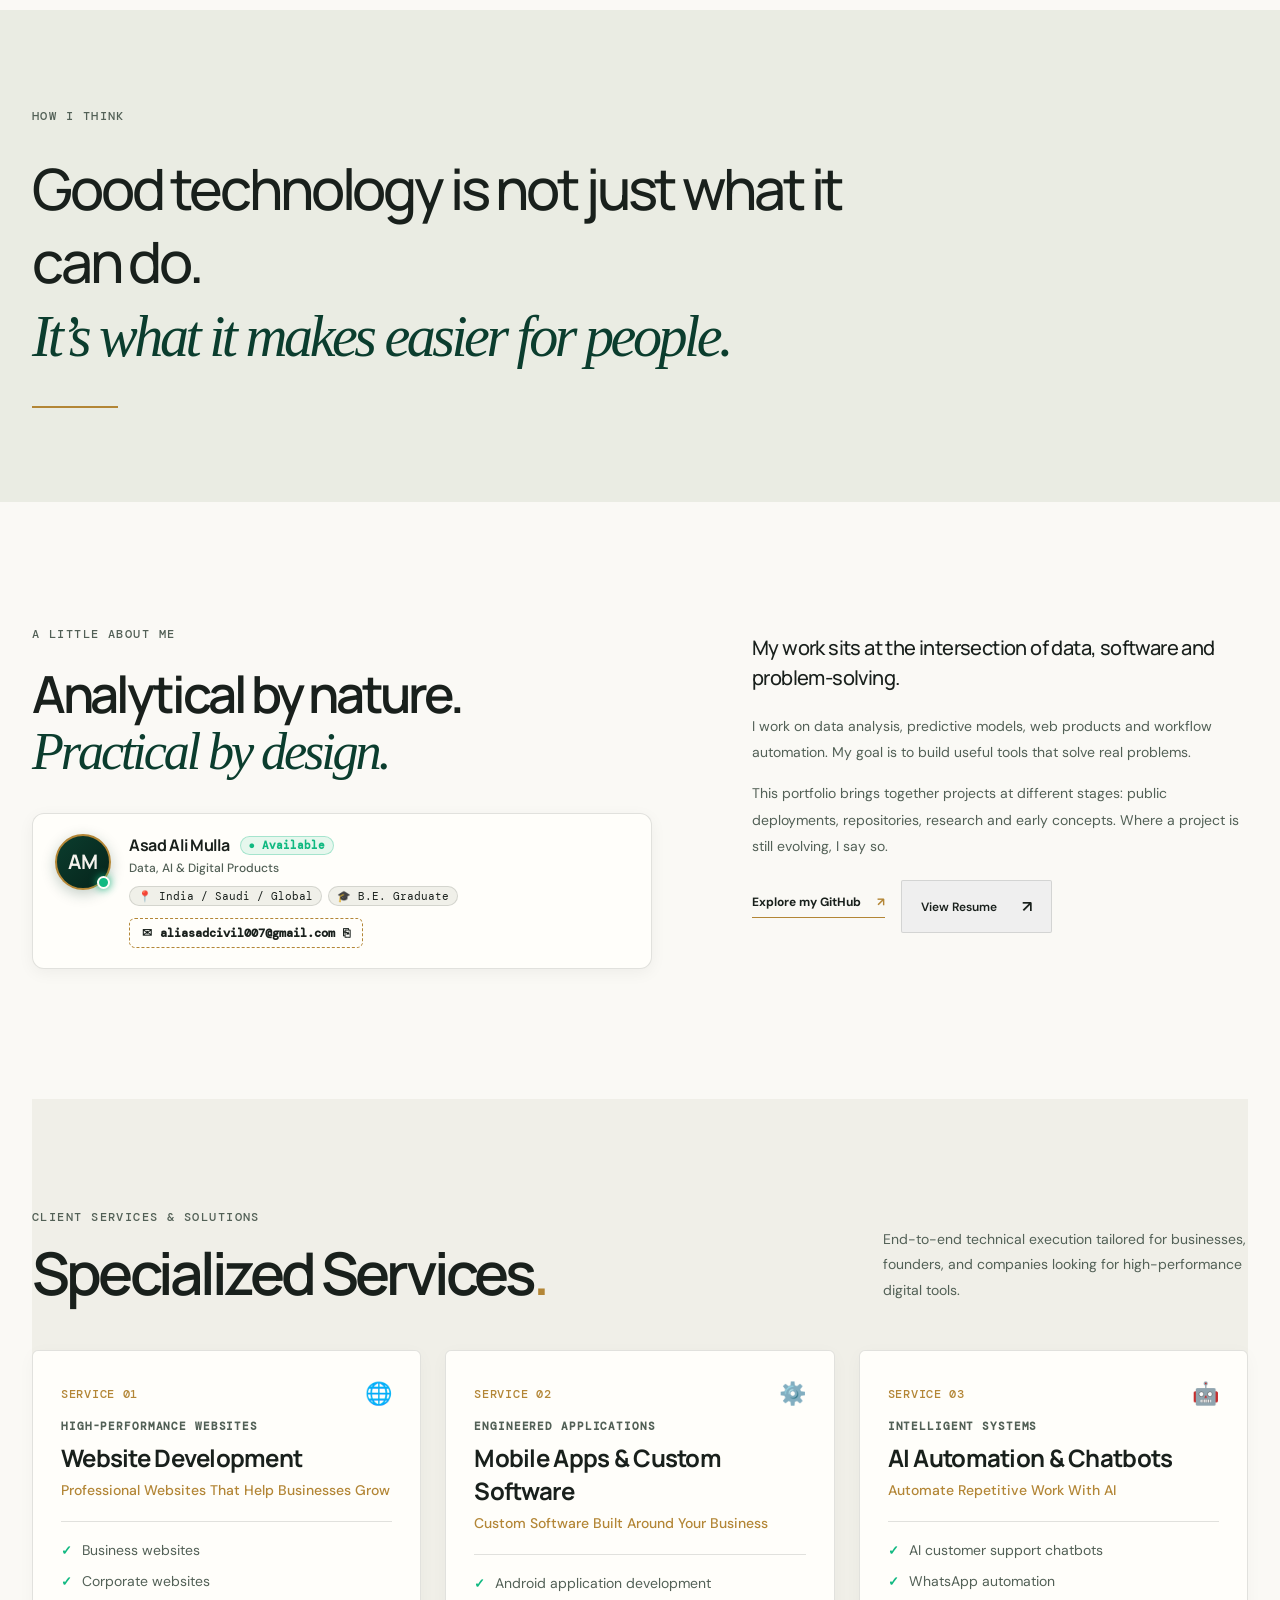
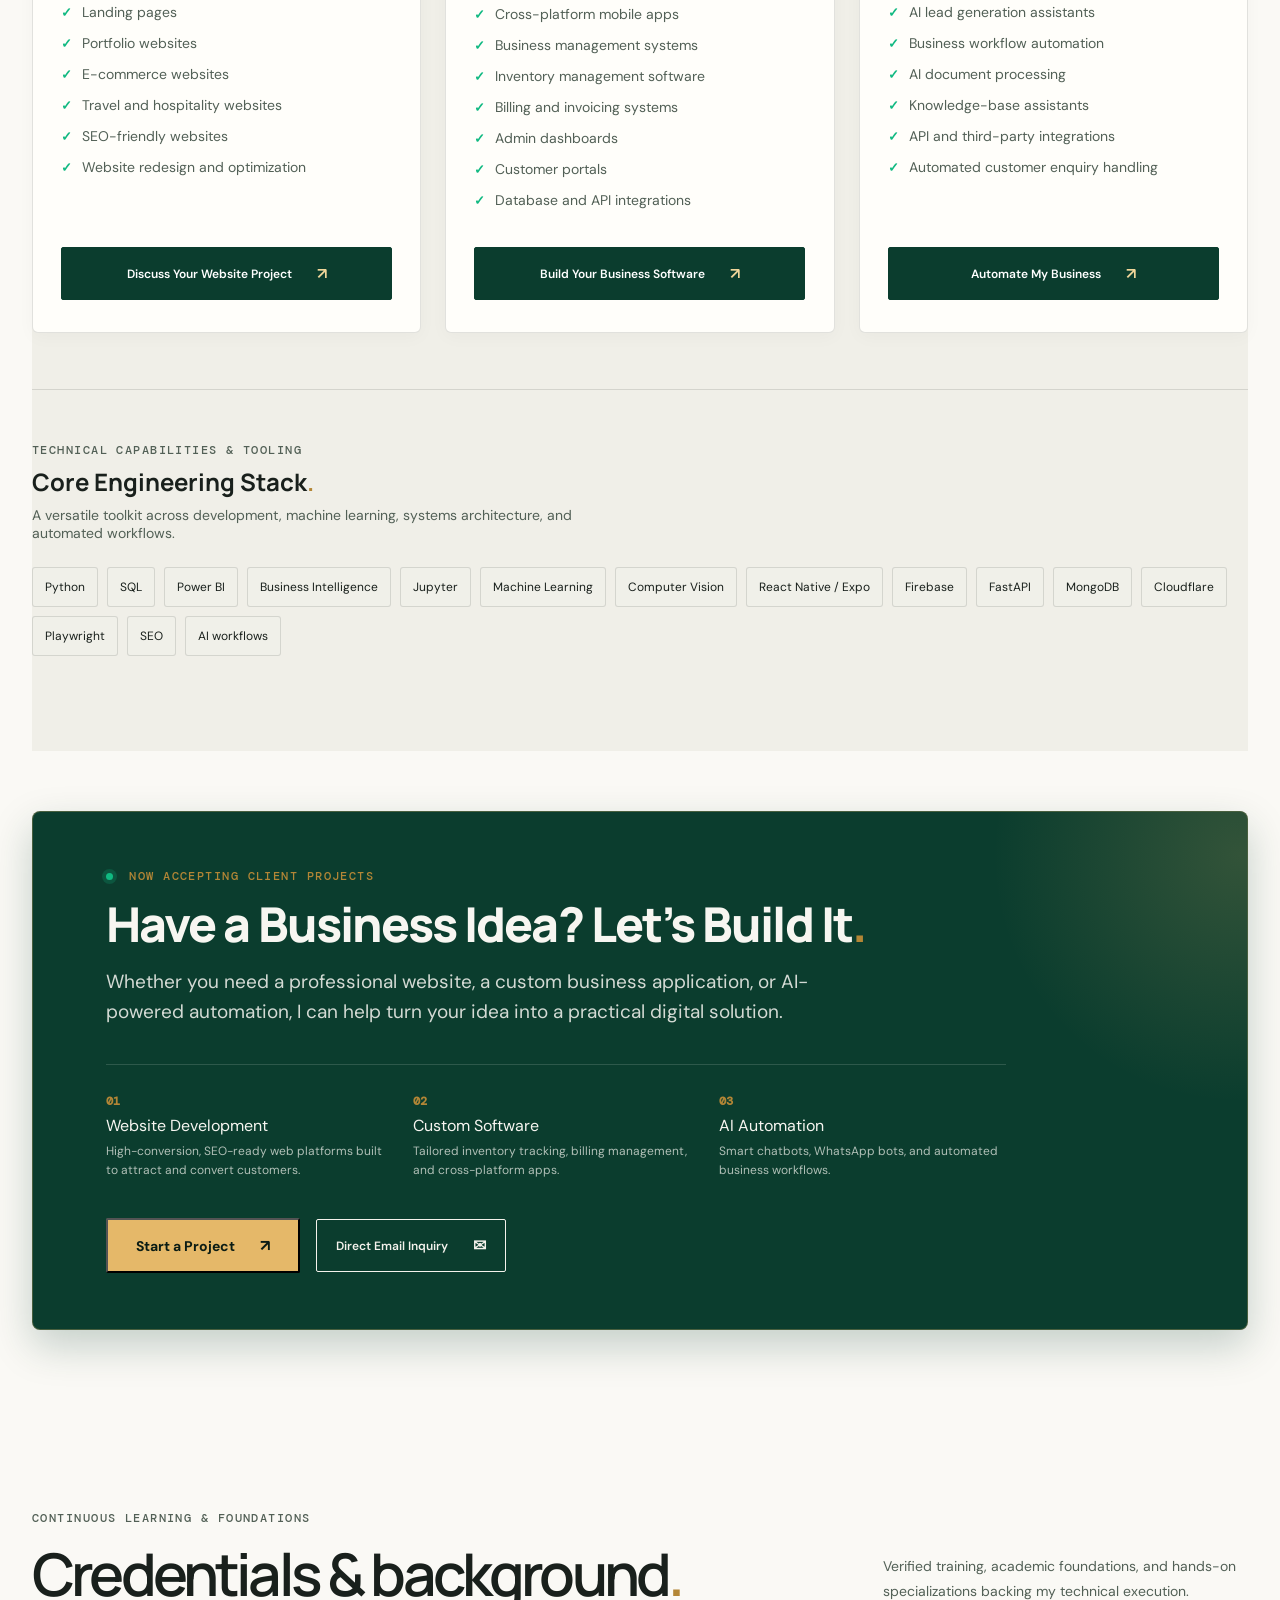
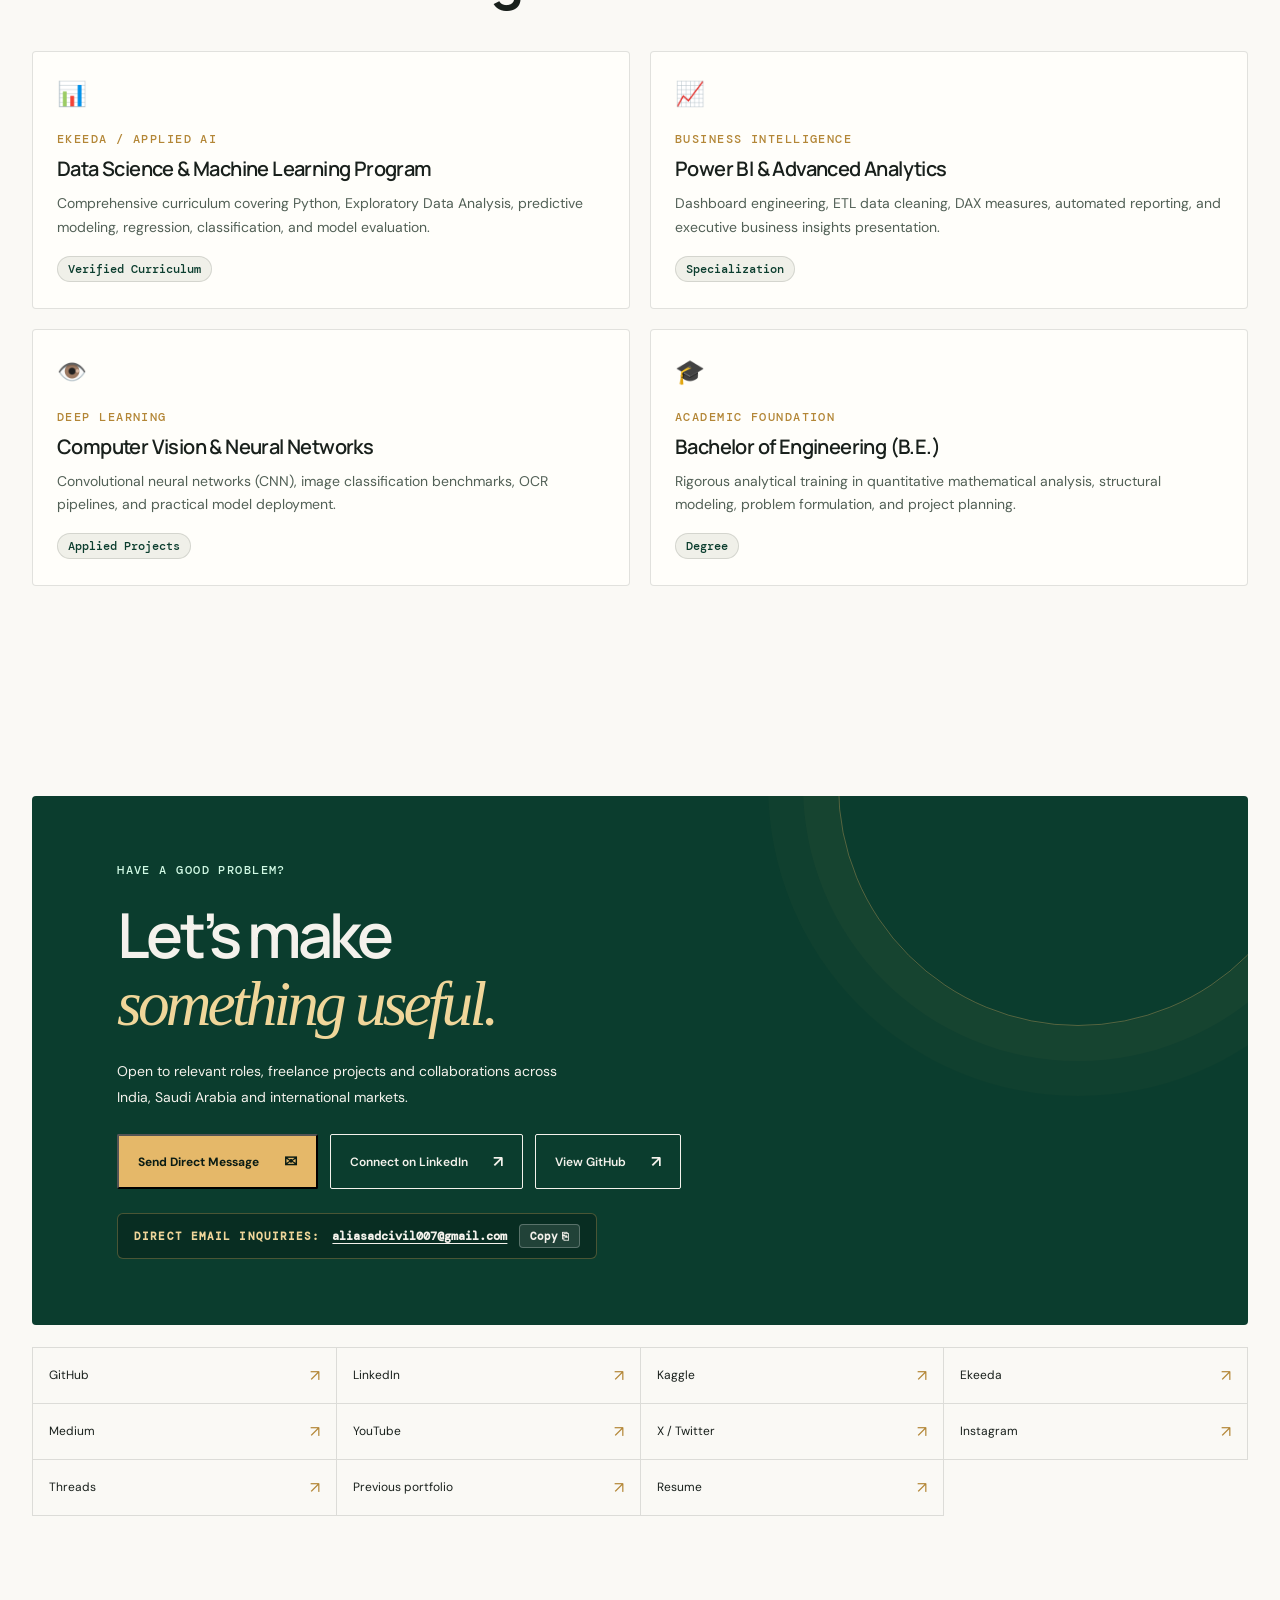
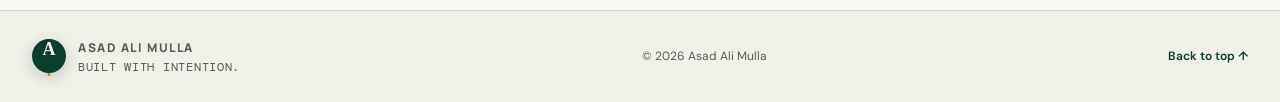
==== commit b0a9a66a: "Upgrade portfolio: add Inventory & Billing project, 3 core services, client acquisition section, and" ====
--- a/index.html
+++ b/index.html
@@ -4,17 +4,18 @@
   <meta charset="utf-8">
   <meta name="viewport" content="width=device-width, initial-scale=1">
   <meta name="theme-color" content="#0b3d2e">
-  <meta name="description" content="Asad Ali Mulla — Data analytics, AI, software and digital products. Explore projects across machine learning, business intelligence, computer vision and web applications.">
+  <meta name="description" content="Professional web development, custom business software, and AI automation solutions by Asad Ali Mulla. Build scalable websites, mobile apps, and business workflows.">
+  <meta name="keywords" content="Website Developer, Web Development Services, Mobile App Development, Custom Software Development, AI Automation Services, AI Chatbot Development, Business Management Software, Inventory Management, Billing Systems, Asad Ali Mulla">
   <meta property="og:type" content="website">
-  <meta property="og:title" content="Asad Ali Mulla — Data, AI & Digital Products">
-  <meta property="og:description" content="A portfolio of practical work across data analytics, machine learning, software and digital products.">
+  <meta property="og:title" content="Asad Ali Mulla — Web Development, Custom Software & AI Automation">
+  <meta property="og:description" content="Professional web development, custom software, and AI automation solutions. Scalable websites, business management systems, and intelligent workflows.">
   <meta property="og:url" content="https://asad.myoss.in/">
   <meta property="og:image" content="https://asad.myoss.in/assets/og-image.svg">
   <meta property="og:image:width" content="1200">
   <meta property="og:image:height" content="630">
   <meta name="twitter:card" content="summary_large_image">
-  <meta name="twitter:title" content="Asad Ali Mulla — Data, AI & Digital Products">
-  <meta name="twitter:description" content="A portfolio of practical work across data analytics, machine learning, software and digital products.">
+  <meta name="twitter:title" content="Asad Ali Mulla — Web Development, Custom Software & AI Automation">
+  <meta name="twitter:description" content="Professional web development, custom software, and AI automation solutions. Scalable websites, business management systems, and intelligent workflows.">
   <meta name="twitter:image" content="https://asad.myoss.in/assets/og-image.svg">
   <meta name="referrer" content="strict-origin-when-cross-origin">
   <link rel="preconnect" href="https://fonts.googleapis.com">
@@ -24,9 +25,80 @@
   <link rel="canonical" href="https://asad.myoss.in/">
   <link rel="icon" href="assets/favicon.svg" type="image/svg+xml">
   <link rel="stylesheet" href="assets/styles.css">
-  <title>Asad Ali Mulla — Data, AI & Digital Products</title>
+  <title>Asad Ali Mulla — Web Development, Custom Software &amp; AI Automation</title>
   <script type="application/ld+json">
-  {"@context":"https://schema.org","@type":"Person","name":"Asad Ali Mulla","jobTitle":"Data & AI Solutions Engineer","url":"https://asad.myoss.in/","image":"https://asad.myoss.in/assets/og-image.svg","alumniOf":"Bachelor of Engineering","sameAs":["https://github.com/Asadxio","https://www.linkedin.com/in/asad-ali-mulla-044240262/","https://www.kaggle.com/asadxio","https://medium.com/@aliasadcivil007","https://youtube.com/@Asadxio","https://twitter.com/AsadXio"],"knowsAbout":["Data Analytics","Business Intelligence","Machine Learning","Computer Vision","AI Applications","Web Development","SEO"]}
+  {
+    "@context": "https://schema.org",
+    "@graph": [
+      {
+        "@type": "Person",
+        "@id": "https://asad.myoss.in/#person",
+        "name": "Asad Ali Mulla",
+        "jobTitle": "Full-Stack Developer & AI Automation Specialist",
+        "url": "https://asad.myoss.in/",
+        "image": "https://asad.myoss.in/assets/og-image.svg",
+        "alumniOf": "Bachelor of Engineering",
+        "sameAs": [
+          "https://github.com/Asadxio",
+          "https://www.linkedin.com/in/asad-ali-mulla-044240262/",
+          "https://www.kaggle.com/asadxio",
+          "https://medium.com/@aliasadcivil007",
+          "https://youtube.com/@Asadxio",
+          "https://twitter.com/AsadXio"
+        ],
+        "knowsAbout": [
+          "Website Development",
+          "Web Development Services",
+          "Mobile App Development",
+          "Custom Software Development",
+          "AI Automation Services",
+          "AI Chatbot Development",
+          "Business Management Software",
+          "Data Analytics",
+          "Machine Learning"
+        ],
+        "hasOfferCatalog": {
+          "@type": "OfferCatalog",
+          "name": "Digital & Software Engineering Services",
+          "itemListElement": [
+            {
+              "@type": "Offer",
+              "itemOffered": {
+                "@type": "Service",
+                "name": "Website Development",
+                "description": "Professional websites that help businesses grow: corporate websites, landing pages, e-commerce, and high-conversion web platforms."
+              }
+            },
+            {
+              "@type": "Offer",
+              "itemOffered": {
+                "@type": "Service",
+                "name": "Mobile Apps & Custom Software",
+                "description": "Custom business management systems, inventory tracking, GST billing systems, and cross-platform mobile apps."
+              }
+            },
+            {
+              "@type": "Offer",
+              "itemOffered": {
+                "@type": "Service",
+                "name": "AI Automation & Chatbots",
+                "description": "Automate repetitive work with AI: customer support chatbots, WhatsApp automation, and business workflow processing."
+              }
+            }
+          ]
+        }
+      },
+      {
+        "@type": "WebSite",
+        "@id": "https://asad.myoss.in/#website",
+        "url": "https://asad.myoss.in/",
+        "name": "Asad Ali Mulla — Web Development, Custom Software & AI Automation",
+        "publisher": {
+          "@id": "https://asad.myoss.in/#person"
+        }
+      }
+    ]
+  }
   </script>
 </head>
 <body>
@@ -51,8 +123,8 @@
       <button class="menu-toggle" aria-label="Open navigation" aria-expanded="false"><span></span><span></span></button>
       <nav class="nav" aria-label="Main navigation">
         <a href="#work">Selected work</a>
+        <a href="#services">Services</a>
         <a href="#about">About</a>
-        <a href="#expertise">Expertise</a>
         <a href="#credentials">Credentials</a>
         <a href="#connect">Connect</a>
         <button class="nav-cta" id="nav-resume-btn" type="button">Resume <span aria-hidden="true">↗</span></button>
@@ -85,7 +157,7 @@
     <section class="stats-section section-wrap reveal" aria-label="Key highlights and impact">
       <div class="stats-grid">
         <div class="stat-card">
-          <div class="stat-value"><span class="counter" data-target="24">0</span><span class="stat-plus">+</span></div>
+          <div class="stat-value"><span class="counter" data-target="25">0</span><span class="stat-plus">+</span></div>
           <div class="stat-label">Shipped & Prototyped Projects</div>
         </div>
         <div class="stat-card">
@@ -114,7 +186,7 @@
       </div>
       <div class="featured-grid" id="featured-grid" aria-live="polite"></div>
       <div class="archive-top">
-        <div><span class="eyebrow">PROJECT ARCHIVE</span><h3>Explore everything <span id="project-count">24</span></h3></div>
+        <div><span class="eyebrow">PROJECT ARCHIVE</span><h3>Explore everything <span id="project-count">25</span></h3></div>
         <label class="search-box"><span aria-hidden="true">⌕</span><input type="search" id="project-search" placeholder="Search projects, tools, topics…" aria-label="Search projects"></label>
       </div>
       <div class="filter-bar" id="filter-bar" role="group" aria-label="Filter projects"></div>
@@ -169,16 +241,145 @@
       </div>
     </section>
 
-    <section class="expertise-section" id="expertise">
-      <div class="section-wrap">
-        <div class="section-heading reveal"><div><div class="eyebrow">TOOLS FOR THE PROBLEM</div><h2>Areas of focus<span class="gold-dot">.</span></h2></div><p>A flexible toolkit across analysis, modelling, application development and digital growth.</p></div>
-        <div class="expertise-list">
-          <article class="expertise-item reveal"><span class="expertise-number">01</span><div><h3>Data analytics & BI</h3><p>Exploratory analysis, reporting, dashboards, data interpretation and business questions.</p></div><span class="expertise-symbol" aria-hidden="true">↗</span></article>
-          <article class="expertise-item reveal"><span class="expertise-number">02</span><div><h3>Machine learning & vision</h3><p>Classification and prediction projects, neural networks, CNN-based experiments and model evaluation.</p></div><span class="expertise-symbol" aria-hidden="true">↗</span></article>
-          <article class="expertise-item reveal"><span class="expertise-number">03</span><div><h3>AI-enabled software</h3><p>Retrieval experiments, OCR, document workflows, knowledge assistants and practical automation.</p></div><span class="expertise-symbol" aria-hidden="true">↗</span></article>
-          <article class="expertise-item reveal"><span class="expertise-number">04</span><div><h3>Web products & digital growth</h3><p>Responsive websites, product experiences, technical SEO, quality assurance and lead workflows.</p></div><span class="expertise-symbol" aria-hidden="true">↗</span></article>
-        </div>
-        <div class="tool-cloud reveal"><span>Python</span><span>SQL</span><span>Power BI</span><span>Business Intelligence</span><span>Jupyter</span><span>Machine Learning</span><span>Computer Vision</span><span>React Native / Expo</span><span>Firebase</span><span>FastAPI</span><span>MongoDB</span><span>Cloudflare</span><span>Playwright</span><span>SEO</span><span>AI workflows</span></div>
+    <section class="services-section section-wrap" id="services">
+      <div class="section-heading reveal">
+        <div>
+          <div class="eyebrow">CLIENT SERVICES &amp; SOLUTIONS</div>
+          <h2>Specialized Services<span class="gold-dot">.</span></h2>
+        </div>
+        <p>End-to-end technical execution tailored for businesses, founders, and companies looking for high-performance digital tools.</p>
+      </div>
+
+      <div class="services-grid">
+        <!-- Service 1: Website Development -->
+        <article class="service-card reveal" data-service="Website Development">
+          <div class="service-card-header">
+            <span class="service-badge">SERVICE 01</span>
+            <div class="service-icon" aria-hidden="true">🌐</div>
+          </div>
+          <span class="service-category-tag">HIGH-PERFORMANCE WEBSITES</span>
+          <h3 class="service-card-title">Website Development</h3>
+          <p class="service-headline">Professional Websites That Help Businesses Grow</p>
+          <ul class="service-features-list">
+            <li><span class="feature-check" aria-hidden="true">✓</span> Business websites</li>
+            <li><span class="feature-check" aria-hidden="true">✓</span> Corporate websites</li>
+            <li><span class="feature-check" aria-hidden="true">✓</span> Landing pages</li>
+            <li><span class="feature-check" aria-hidden="true">✓</span> Portfolio websites</li>
+            <li><span class="feature-check" aria-hidden="true">✓</span> E-commerce websites</li>
+            <li><span class="feature-check" aria-hidden="true">✓</span> Travel and hospitality websites</li>
+            <li><span class="feature-check" aria-hidden="true">✓</span> SEO-friendly websites</li>
+            <li><span class="feature-check" aria-hidden="true">✓</span> Website redesign and optimization</li>
+          </ul>
+          <div class="service-card-action">
+            <button class="button button-primary service-cta-btn" type="button" data-service="Website Development">
+              Discuss Your Website Project <span aria-hidden="true">↗</span>
+            </button>
+          </div>
+        </article>
+
+        <!-- Service 2: Mobile Apps & Custom Software -->
+        <article class="service-card reveal" data-service="Mobile App & Custom Software">
+          <div class="service-card-header">
+            <span class="service-badge">SERVICE 02</span>
+            <div class="service-icon" aria-hidden="true">⚙️</div>
+          </div>
+          <span class="service-category-tag">ENGINEERED APPLICATIONS</span>
+          <h3 class="service-card-title">Mobile Apps &amp; Custom Software</h3>
+          <p class="service-headline">Custom Software Built Around Your Business</p>
+          <ul class="service-features-list">
+            <li><span class="feature-check" aria-hidden="true">✓</span> Android application development</li>
+            <li><span class="feature-check" aria-hidden="true">✓</span> Cross-platform mobile apps</li>
+            <li><span class="feature-check" aria-hidden="true">✓</span> Business management systems</li>
+            <li><span class="feature-check" aria-hidden="true">✓</span> Inventory management software</li>
+            <li><span class="feature-check" aria-hidden="true">✓</span> Billing and invoicing systems</li>
+            <li><span class="feature-check" aria-hidden="true">✓</span> Admin dashboards</li>
+            <li><span class="feature-check" aria-hidden="true">✓</span> Customer portals</li>
+            <li><span class="feature-check" aria-hidden="true">✓</span> Database and API integrations</li>
+          </ul>
+          <div class="service-card-action">
+            <button class="button button-primary service-cta-btn" type="button" data-service="Custom Software">
+              Build Your Business Software <span aria-hidden="true">↗</span>
+            </button>
+          </div>
+        </article>
+
+        <!-- Service 3: AI Automation & Chatbots -->
+        <article class="service-card reveal" data-service="AI Automation & Chatbots">
+          <div class="service-card-header">
+            <span class="service-badge">SERVICE 03</span>
+            <div class="service-icon" aria-hidden="true">🤖</div>
+          </div>
+          <span class="service-category-tag">INTELLIGENT SYSTEMS</span>
+          <h3 class="service-card-title">AI Automation &amp; Chatbots</h3>
+          <p class="service-headline">Automate Repetitive Work With AI</p>
+          <ul class="service-features-list">
+            <li><span class="feature-check" aria-hidden="true">✓</span> AI customer support chatbots</li>
+            <li><span class="feature-check" aria-hidden="true">✓</span> WhatsApp automation</li>
+            <li><span class="feature-check" aria-hidden="true">✓</span> AI lead generation assistants</li>
+            <li><span class="feature-check" aria-hidden="true">✓</span> Business workflow automation</li>
+            <li><span class="feature-check" aria-hidden="true">✓</span> AI document processing</li>
+            <li><span class="feature-check" aria-hidden="true">✓</span> Knowledge-base assistants</li>
+            <li><span class="feature-check" aria-hidden="true">✓</span> API and third-party integrations</li>
+            <li><span class="feature-check" aria-hidden="true">✓</span> Automated customer enquiry handling</li>
+          </ul>
+          <div class="service-card-action">
+            <button class="button button-primary service-cta-btn" type="button" data-service="AI Automation">
+              Automate My Business <span aria-hidden="true">↗</span>
+            </button>
+          </div>
+        </article>
+      </div>
+
+      <div class="technical-stack-block reveal" id="expertise">
+        <div class="tech-stack-heading">
+          <span class="eyebrow">TECHNICAL CAPABILITIES &amp; TOOLING</span>
+          <h3>Core Engineering Stack<span class="gold-dot">.</span></h3>
+          <p>A versatile toolkit across development, machine learning, systems architecture, and automated workflows.</p>
+        </div>
+        <div class="tool-cloud">
+          <span>Python</span><span>SQL</span><span>Power BI</span><span>Business Intelligence</span><span>Jupyter</span><span>Machine Learning</span><span>Computer Vision</span><span>React Native / Expo</span><span>Firebase</span><span>FastAPI</span><span>MongoDB</span><span>Cloudflare</span><span>Playwright</span><span>SEO</span><span>AI workflows</span>
+        </div>
+      </div>
+    </section>
+
+    <!-- Client Acquisition Section (Phase 4) -->
+    <section class="client-acquisition section-wrap reveal" id="start-project">
+      <div class="acquisition-banner">
+        <div class="acquisition-glow" aria-hidden="true"></div>
+        <div class="acquisition-content">
+          <div class="eyebrow"><span class="status-dot"></span> NOW ACCEPTING CLIENT PROJECTS</div>
+          <h2 class="acquisition-title">Have a Business Idea? Let’s Build It<span class="gold-dot">.</span></h2>
+          <p class="acquisition-subtitle">
+            Whether you need a professional website, a custom business application, or AI-powered automation, I can help turn your idea into a practical digital solution.
+          </p>
+          
+          <div class="acquisition-triad">
+            <div class="triad-item">
+              <span class="triad-num">01</span>
+              <h4>Website Development</h4>
+              <p>High-conversion, SEO-ready web platforms built to attract and convert customers.</p>
+            </div>
+            <div class="triad-item">
+              <span class="triad-num">02</span>
+              <h4>Custom Software</h4>
+              <p>Tailored inventory tracking, billing management, and cross-platform apps.</p>
+            </div>
+            <div class="triad-item">
+              <span class="triad-num">03</span>
+              <h4>AI Automation</h4>
+              <p>Smart chatbots, WhatsApp bots, and automated business workflows.</p>
+            </div>
+          </div>
+
+          <div class="acquisition-actions">
+            <button class="button button-gold acquisition-cta-btn" id="acquisition-start-btn" type="button">
+              Start a Project <span aria-hidden="true">↗</span>
+            </button>
+            <a class="button button-border" href="mailto:aliasadcivil007@gmail.com">
+              Direct Email Inquiry <span aria-hidden="true">✉</span>
+            </a>
+          </div>
+        </div>
       </div>
     </section>
 
@@ -322,8 +523,8 @@
         <span class="modal-category">GET IN TOUCH</span>
         <span class="status-pill">Fast Response</span>
       </div>
-      <h2 class="modal-title" id="contact-modal-title">Send a direct message<span class="gold-dot">.</span></h2>
-      <p class="modal-desc">Have an open role, freelance project, or data problem? Send a direct message below or write directly.</p>
+      <h2 class="modal-title" id="contact-modal-title">Start a Project / Send Enquiry<span class="gold-dot">.</span></h2>
+      <p class="modal-desc">Have a website idea, custom software need, or business automation project? Submit your requirements below for an honest appraisal and prompt response.</p>
       <div class="contact-quick-options">
         <div class="quick-email-row">
           <div>
@@ -335,40 +536,69 @@
           </button>
         </div>
       </div>
-      <form class="contact-form" id="contact-form">
+      <form class="contact-form" id="contact-form" novalidate>
+        <input type="checkbox" name="botcheck" class="hidden" style="display:none" tabindex="-1" autocomplete="off">
         <div class="form-row">
           <div class="form-field">
-            <label for="contact-name">Your Name</label>
+            <label for="contact-name">Full Name <span class="required-star">*</span></label>
             <input type="text" id="contact-name" name="name" required placeholder="e.g. Sarah Jenkins">
           </div>
           <div class="form-field">
-            <label for="contact-email">Email Address</label>
+            <label for="contact-business">Business Name (Optional)</label>
+            <input type="text" id="contact-business" name="business_name" placeholder="e.g. Acme Retail or Studio">
+          </div>
+        </div>
+        <div class="form-row">
+          <div class="form-field">
+            <label for="contact-email">Email Address <span class="required-star">*</span></label>
             <input type="email" id="contact-email" name="email" required placeholder="e.g. sarah@company.com">
           </div>
+          <div class="form-field">
+            <label for="contact-phone">WhatsApp / Phone Number <span class="required-star">*</span></label>
+            <input type="tel" id="contact-phone" name="phone" required placeholder="e.g. +91 98765 43210 or +966 ...">
+          </div>
+        </div>
+        <div class="form-row">
+          <div class="form-field">
+            <label for="contact-service">Service Required <span class="required-star">*</span></label>
+            <select id="contact-service" name="service" required>
+              <option value="Website Development">Website Development</option>
+              <option value="Mobile App Development">Mobile App Development</option>
+              <option value="Custom Software">Custom Software / Inventory &amp; Billing</option>
+              <option value="AI Chatbot">AI Chatbot / Customer Assistant</option>
+              <option value="AI Automation">AI Automation &amp; Workflows</option>
+              <option value="Other">Other / General Consultation</option>
+            </select>
+          </div>
+          <div class="form-field">
+            <label for="contact-budget">Estimated Budget (Optional)</label>
+            <select id="contact-budget" name="budget">
+              <option value="Discuss / Flexible">Discuss / Flexible</option>
+              <option value="Under $500 / ₹40,000">Under $500 / ₹40,000</option>
+              <option value="$500 - $1,500 / ₹40k - ₹1.2L">$500 – $1,500 / ₹40k – ₹1.2L</option>
+              <option value="$1,500 - $5,000 / ₹1.2L - ₹4L">$1,500 – $5,000 / ₹1.2L – ₹4L</option>
+              <option value="$5,000+ / ₹4L+">$5,000+ / ₹4L+</option>
+            </select>
+          </div>
         </div>
         <div class="form-field">
-          <label for="contact-purpose">Subject / Opportunity Type</label>
-          <select id="contact-purpose" name="purpose">
-            <option value="Full-Time / Contract Role">Full-Time / Contract Role</option>
-            <option value="Freelance Project">Freelance / Web / AI Project</option>
-            <option value="Consultation">Data Analytics &amp; BI Consultation</option>
-            <option value="General Connect">General Networking</option>
-          </select>
-        </div>
-        <div class="form-field">
-          <label for="contact-message">Message</label>
-          <textarea id="contact-message" name="message" rows="4" required placeholder="Describe your project, timeline, or requirements..."></textarea>
+          <label for="contact-message">Project Description <span class="required-star">*</span></label>
+          <textarea id="contact-message" name="message" rows="4" required placeholder="Describe your business problem, project scope, desired features, or key timelines..."></textarea>
         </div>
         <div class="contact-form-footer">
-          <button type="submit" class="button button-primary" id="contact-submit-btn">Send Message <span aria-hidden="true">↗</span></button>
+          <button type="submit" class="button button-primary" id="contact-submit-btn">Send Project Enquiry <span aria-hidden="true">↗</span></button>
           <a class="button button-border" id="contact-mailto-btn" href="mailto:aliasadcivil007@gmail.com">Open in Email Client <span aria-hidden="true">✉</span></a>
         </div>
-        <span class="contact-note">Directly routed to Asad's inbox: aliasadcivil007@gmail.com</span>
+        <span class="contact-note">Directly routed to Asad's inbox: aliasadcivil007@gmail.com · Typical response within 24 hours.</span>
+        <div class="contact-error-msg" id="contact-error" hidden>
+          <span class="error-icon" aria-hidden="true">⚠</span>
+          <p id="contact-error-text">Please complete all required fields (*).</p>
+        </div>
         <div class="contact-success-msg" id="contact-success" hidden>
           <span class="success-icon" aria-hidden="true">✓</span>
           <div>
-            <strong>Message Dispatched!</strong>
-            <p>Thank you for reaching out. Asad will review your note and respond promptly.</p>
+            <strong>Enquiry Dispatched!</strong>
+            <p>Thank you for reaching out. Asad will review your project details and follow up promptly via email or WhatsApp.</p>
           </div>
         </div>
       </form>
--- a/assets/styles.css
+++ b/assets/styles.css
@@ -1006,7 +1006,287 @@
   border-style: solid;
 }
 
-/* Expertise Section */
+/* ==========================================================================
+   Services & Core Offerings Suite (Website, Software, AI Automation)
+   ========================================================================== */
+.services-section {
+  background: var(--section-alt);
+  padding: 110px 0 95px;
+  transition: background 0.3s;
+}
+
+.services-grid {
+  display: grid;
+  grid-template-columns: repeat(3, 1fr);
+  gap: 24px;
+  margin-bottom: 56px;
+}
+
+.service-card {
+  display: flex;
+  flex-direction: column;
+  background: var(--card-bg);
+  border: 1px solid var(--line);
+  border-radius: 6px;
+  padding: 32px 28px;
+  position: relative;
+  transition: transform 0.28s ease, border-color 0.28s ease, box-shadow 0.28s ease;
+  box-shadow: 0 4px 18px rgba(0, 0, 0, 0.03);
+}
+
+:root[data-theme="dark"] .service-card {
+  background: rgba(15, 23, 20, 0.65);
+  box-shadow: 0 6px 24px rgba(0, 0, 0, 0.25);
+}
+
+.service-card:hover {
+  transform: translateY(-4px);
+  border-color: var(--gold);
+  box-shadow: 0 12px 30px rgba(11, 61, 46, 0.08);
+}
+
+:root[data-theme="dark"] .service-card:hover {
+  box-shadow: 0 12px 32px rgba(229, 184, 105, 0.09);
+}
+
+.service-card-header {
+  display: flex;
+  align-items: center;
+  justify-content: space-between;
+  margin-bottom: 14px;
+}
+
+.service-badge {
+  font: 500 var(--text-xs) var(--mono);
+  color: var(--gold);
+  letter-spacing: 0.06em;
+}
+
+.service-icon {
+  font-size: 22px;
+  line-height: 1;
+}
+
+.service-category-tag {
+  display: block;
+  font: 600 11px var(--mono);
+  color: var(--muted);
+  letter-spacing: 0.08em;
+  text-transform: uppercase;
+  margin-bottom: 8px;
+}
+
+.service-card-title {
+  font: 700 var(--heading-md) var(--display);
+  letter-spacing: -0.03em;
+  margin: 0 0 6px;
+  color: var(--ink);
+}
+
+.service-headline {
+  font-size: var(--text-sm);
+  color: var(--gold);
+  font-weight: 500;
+  line-height: 1.5;
+  margin: 0 0 20px;
+}
+
+.service-features-list {
+  list-style: none;
+  padding: 0;
+  margin: 0 0 28px;
+  display: flex;
+  flex-direction: column;
+  gap: 10px;
+  border-top: 1px solid var(--line);
+  padding-top: 18px;
+}
+
+.service-features-list li {
+  font-size: var(--text-sm);
+  color: var(--muted);
+  display: flex;
+  align-items: baseline;
+  gap: 10px;
+  line-height: 1.5;
+}
+
+.feature-check {
+  color: #10b981;
+  font-weight: bold;
+  font-size: 13px;
+  flex-shrink: 0;
+}
+
+:root[data-theme="dark"] .feature-check {
+  color: var(--gold);
+}
+
+.service-card-action {
+  margin-top: auto;
+  padding-top: 8px;
+}
+
+.service-cta-btn {
+  width: 100%;
+  justify-content: center;
+  text-align: center;
+}
+
+.technical-stack-block {
+  border-top: 1px solid var(--line);
+  padding-top: 48px;
+}
+
+.tech-stack-heading {
+  margin-bottom: 22px;
+}
+
+.tech-stack-heading h3 {
+  font: 700 var(--heading-md) var(--display);
+  margin: 6px 0 8px;
+  color: var(--ink);
+}
+
+.tech-stack-heading p {
+  font-size: var(--text-sm);
+  color: var(--muted);
+  margin: 0;
+  max-width: 600px;
+}
+
+/* ==========================================================================
+   Client Acquisition Section ("Have a Business Idea? Let's Build It.")
+   ========================================================================== */
+.client-acquisition {
+  padding-top: 60px;
+  padding-bottom: 80px;
+}
+
+.acquisition-banner {
+  position: relative;
+  isolation: isolate;
+  overflow: hidden;
+  background: #0b3d2e;
+  border: 1px solid rgba(229, 184, 105, 0.28);
+  border-radius: 8px;
+  color: #f4f2ec;
+  padding: 56px 6%;
+  box-shadow: 0 16px 40px rgba(11, 61, 46, 0.22);
+}
+
+:root[data-theme="dark"] .acquisition-banner {
+  background: #071912;
+  border-color: rgba(229, 184, 105, 0.35);
+  box-shadow: 0 16px 44px rgba(0, 0, 0, 0.4);
+}
+
+.acquisition-glow {
+  position: absolute;
+  top: -40%;
+  right: -20%;
+  width: 500px;
+  height: 500px;
+  background: radial-gradient(circle, rgba(229, 184, 105, 0.18) 0%, rgba(11, 61, 46, 0) 70%);
+  pointer-events: none;
+  z-index: -1;
+}
+
+.acquisition-content {
+  position: relative;
+  z-index: 2;
+  max-width: 900px;
+}
+
+.acquisition-banner .eyebrow {
+  color: var(--gold);
+  margin-bottom: 12px;
+}
+
+.acquisition-title {
+  font: 800 clamp(30px, 4.2vw, 48px) var(--display);
+  letter-spacing: -0.04em;
+  line-height: 1.15;
+  color: #f7f6f1;
+  margin: 0 0 16px;
+}
+
+.acquisition-subtitle {
+  font-size: clamp(16px, 1.8vw, 19px);
+  line-height: 1.6;
+  color: rgba(247, 246, 241, 0.85);
+  margin: 0 0 36px;
+  max-width: 720px;
+}
+
+.acquisition-triad {
+  display: grid;
+  grid-template-columns: repeat(3, 1fr);
+  gap: 20px;
+  margin-bottom: 38px;
+  border-top: 1px solid rgba(247, 246, 241, 0.15);
+  padding-top: 28px;
+}
+
+.triad-item {
+  display: flex;
+  flex-direction: column;
+  gap: 6px;
+}
+
+.triad-num {
+  font: 600 var(--text-xs) var(--mono);
+  color: var(--gold);
+}
+
+.triad-item h4 {
+  font: 600 var(--text-md) var(--display);
+  color: #f7f6f1;
+  margin: 0;
+}
+
+.triad-item p {
+  font-size: var(--text-xs);
+  line-height: 1.6;
+  color: rgba(247, 246, 241, 0.7);
+  margin: 0;
+}
+
+.acquisition-actions {
+  display: flex;
+  align-items: center;
+  gap: 16px;
+  flex-wrap: wrap;
+}
+
+.acquisition-cta-btn {
+  padding: 15px 28px;
+  font-size: var(--text-sm);
+  font-weight: 700;
+}
+
+.required-star {
+  color: #ef4444;
+}
+
+.contact-error-msg {
+  display: flex;
+  align-items: center;
+  gap: 12px;
+  padding: 12px 16px;
+  background: rgba(239, 68, 68, 0.12);
+  border: 1px solid rgba(239, 68, 68, 0.4);
+  border-radius: 4px;
+  color: #ef4444;
+  margin-top: 10px;
+}
+
+.contact-error-msg p {
+  margin: 0;
+  font-size: var(--text-xs);
+}
+
+/* Expertise Legacy & Tool Cloud */
 .expertise-section {
   background: var(--section-alt);
   padding: 110px 0 105px;
@@ -1028,7 +1308,7 @@
 .expertise-item h3 { font: 600 var(--heading-sm) var(--display); letter-spacing: -.04em; margin: 0 0 6px; color: var(--ink); }
 .expertise-item p { font-size: var(--text-sm); color: var(--muted); line-height: 1.7; margin: 0; max-width: 620px; }
 .expertise-symbol { font-size: var(--text-lg); color: var(--gold); }
-.tool-cloud { display: flex; flex-wrap: wrap; gap: 9px; margin-top: 35px; }
+.tool-cloud { display: flex; flex-wrap: wrap; gap: 9px; margin-top: 25px; }
 .tool-cloud span {
   font-size: var(--text-xs);
   line-height: 1.5;
@@ -1925,6 +2205,12 @@
   .about-left h2 { font-size: var(--heading-xl); }
   .about-right .about-lead { font-size: var(--text-lg); }
   .expertise-section { padding: 75px 0; }
+  .services-section { padding: 75px 0; }
+  .services-grid { grid-template-columns: 1fr; gap: 16px; margin-bottom: 36px; }
+  .service-card { padding: 24px 20px; }
+  .client-acquisition { padding-top: 40px; padding-bottom: 50px; }
+  .acquisition-banner { padding: 36px 20px; }
+  .acquisition-triad { grid-template-columns: 1fr; gap: 18px; margin-bottom: 26px; }
   .expertise-item { grid-template-columns: 30px 1fr 18px; gap: 12px; padding: 20px 0; }
   .expertise-item h3 { font-size: var(--heading-sm); }
   .tool-cloud { gap: 7px; }
@@ -1968,14 +2254,16 @@
 .project-card,
 .credential-card,
 .stat-card,
-.expertise-card {
+.expertise-card,
+.service-card {
   position: relative;
   overflow: hidden;
 }
 .project-card::before,
 .credential-card::before,
 .stat-card::before,
-.expertise-card::before {
+.expertise-card::before,
+.service-card::before {
   content: "";
   position: absolute;
   top: 0;
@@ -1992,13 +2280,15 @@
 :root[data-theme="dark"] .project-card::before,
 :root[data-theme="dark"] .credential-card::before,
 :root[data-theme="dark"] .stat-card::before,
-:root[data-theme="dark"] .expertise-card::before {
+:root[data-theme="dark"] .expertise-card::before,
+:root[data-theme="dark"] .service-card::before {
   background: radial-gradient(400px circle at var(--mouse-x, -500px) var(--mouse-y, -500px), rgba(229, 184, 105, 0.12), rgba(52, 211, 153, 0.04), transparent 70%);
 }
 .project-card:hover::before,
 .credential-card:hover::before,
 .stat-card:hover::before,
-.expertise-card:hover::before {
+.expertise-card:hover::before,
+.service-card:hover::before {
   opacity: 1;
 }
 
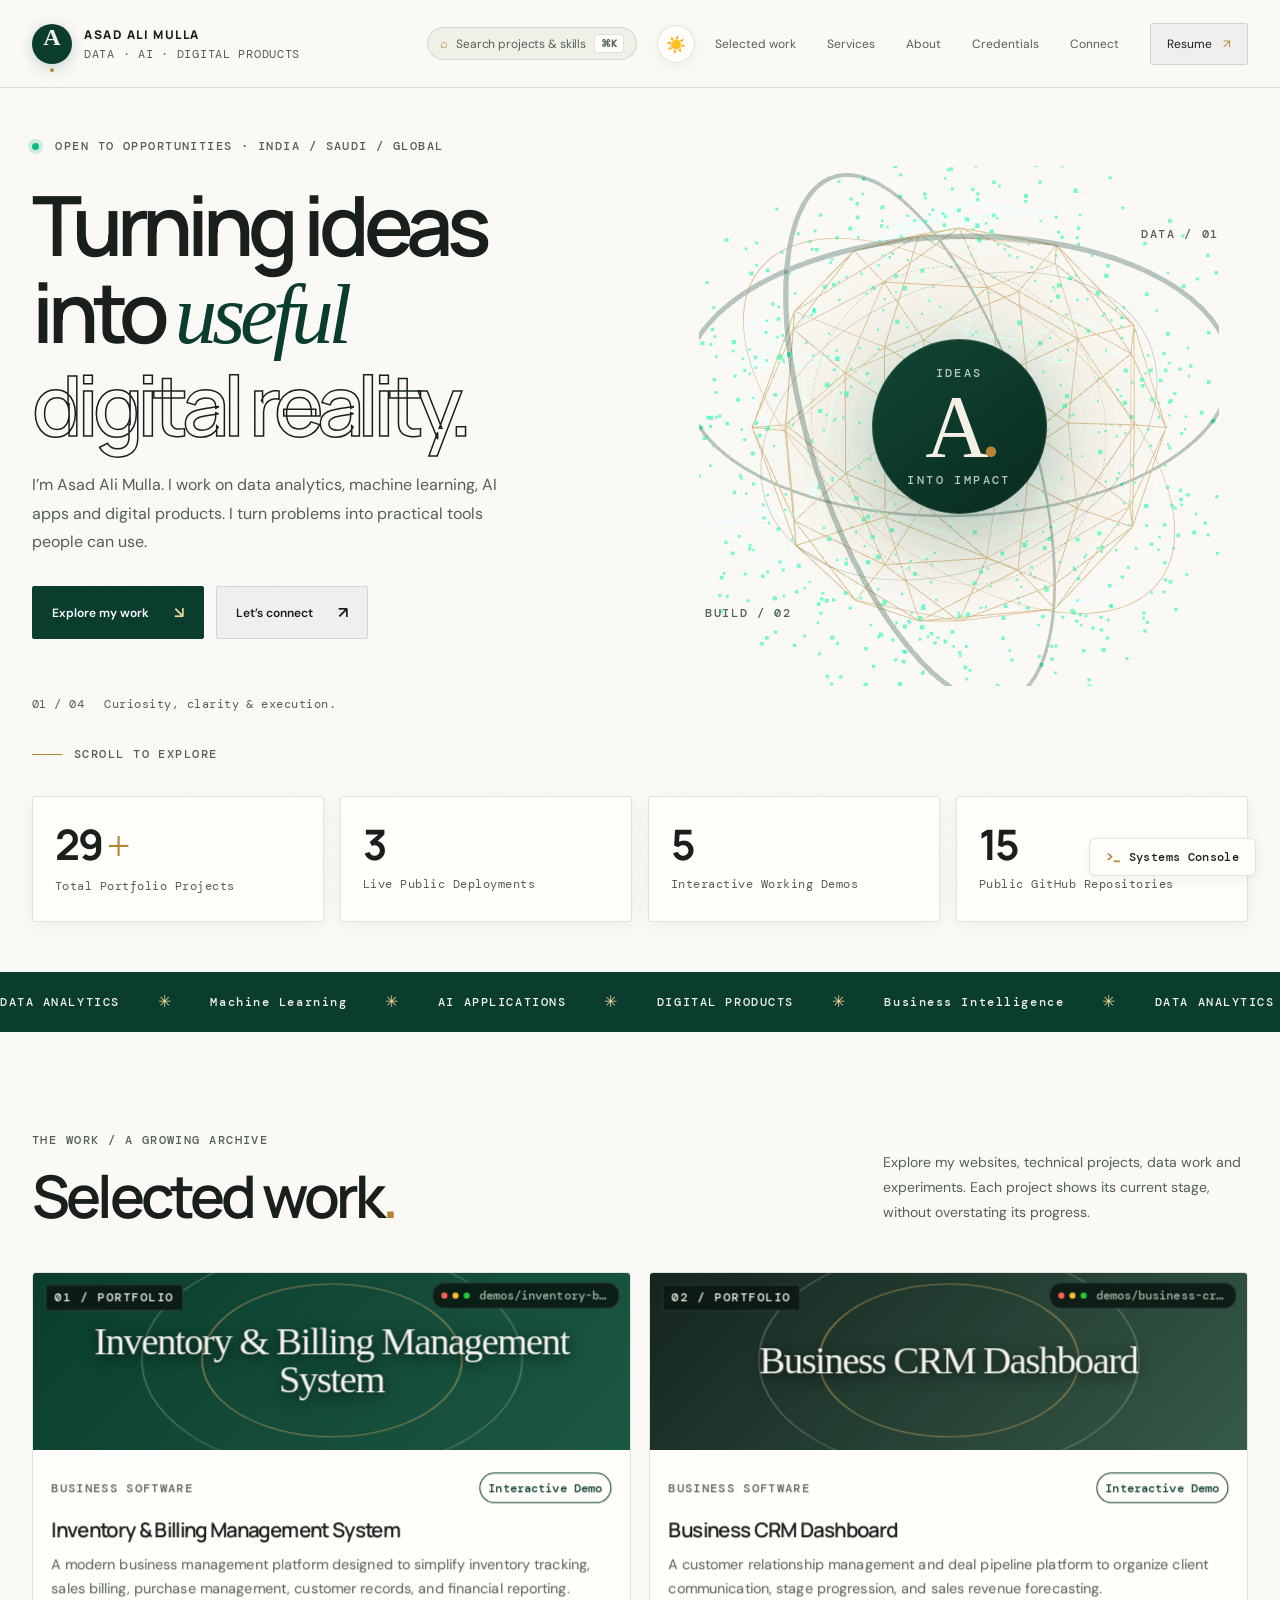
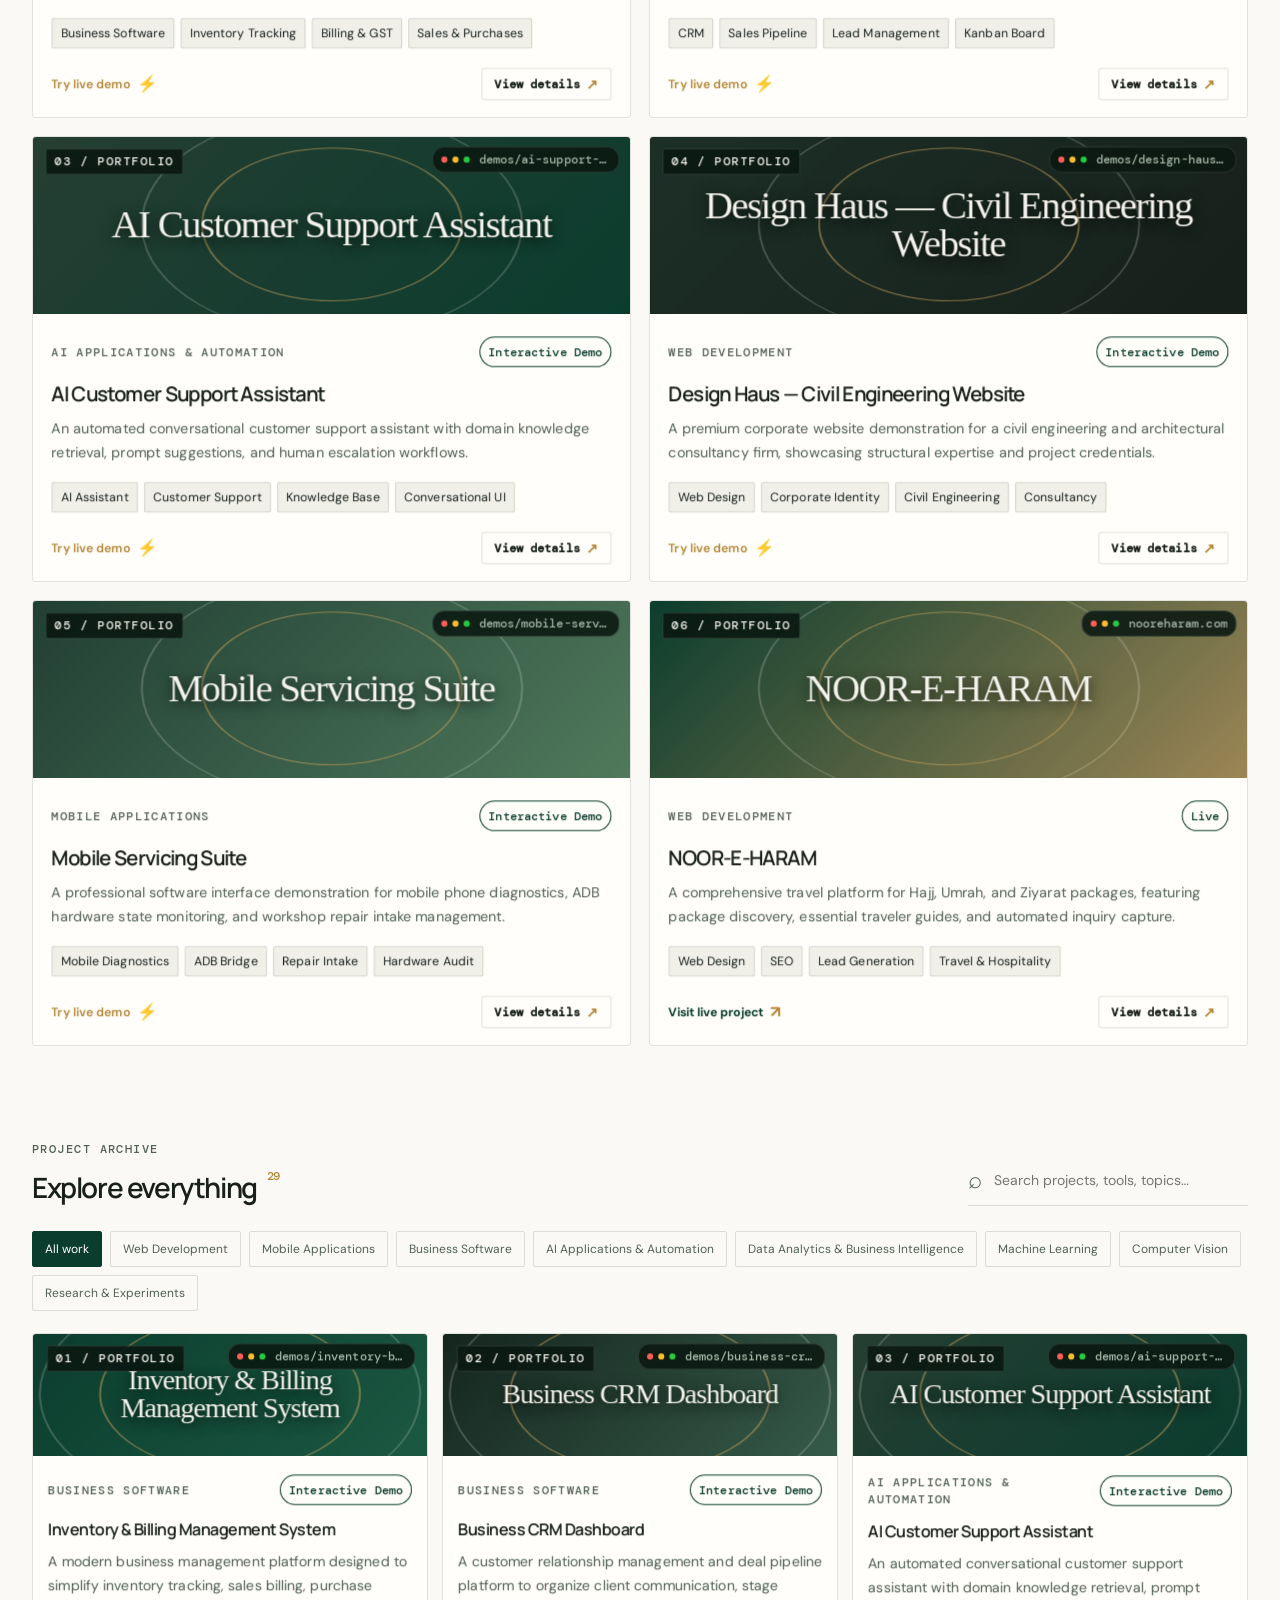
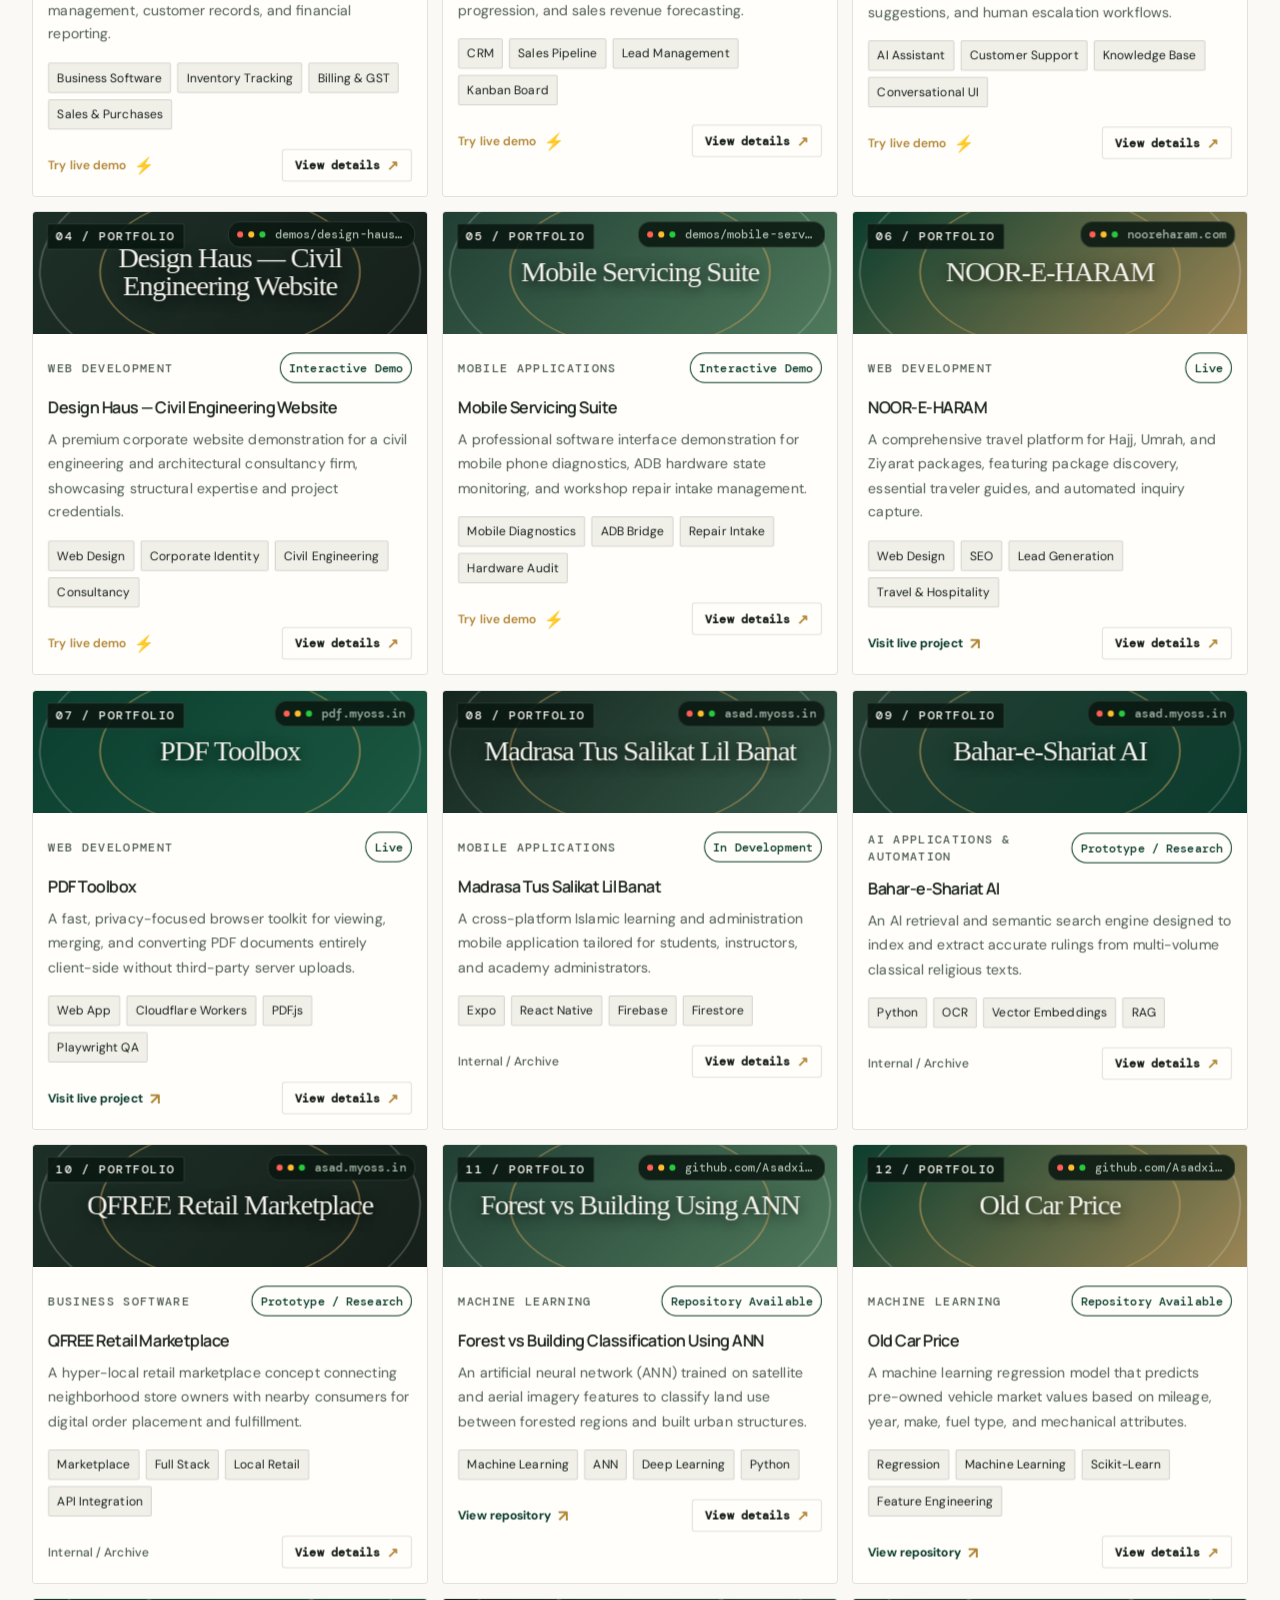
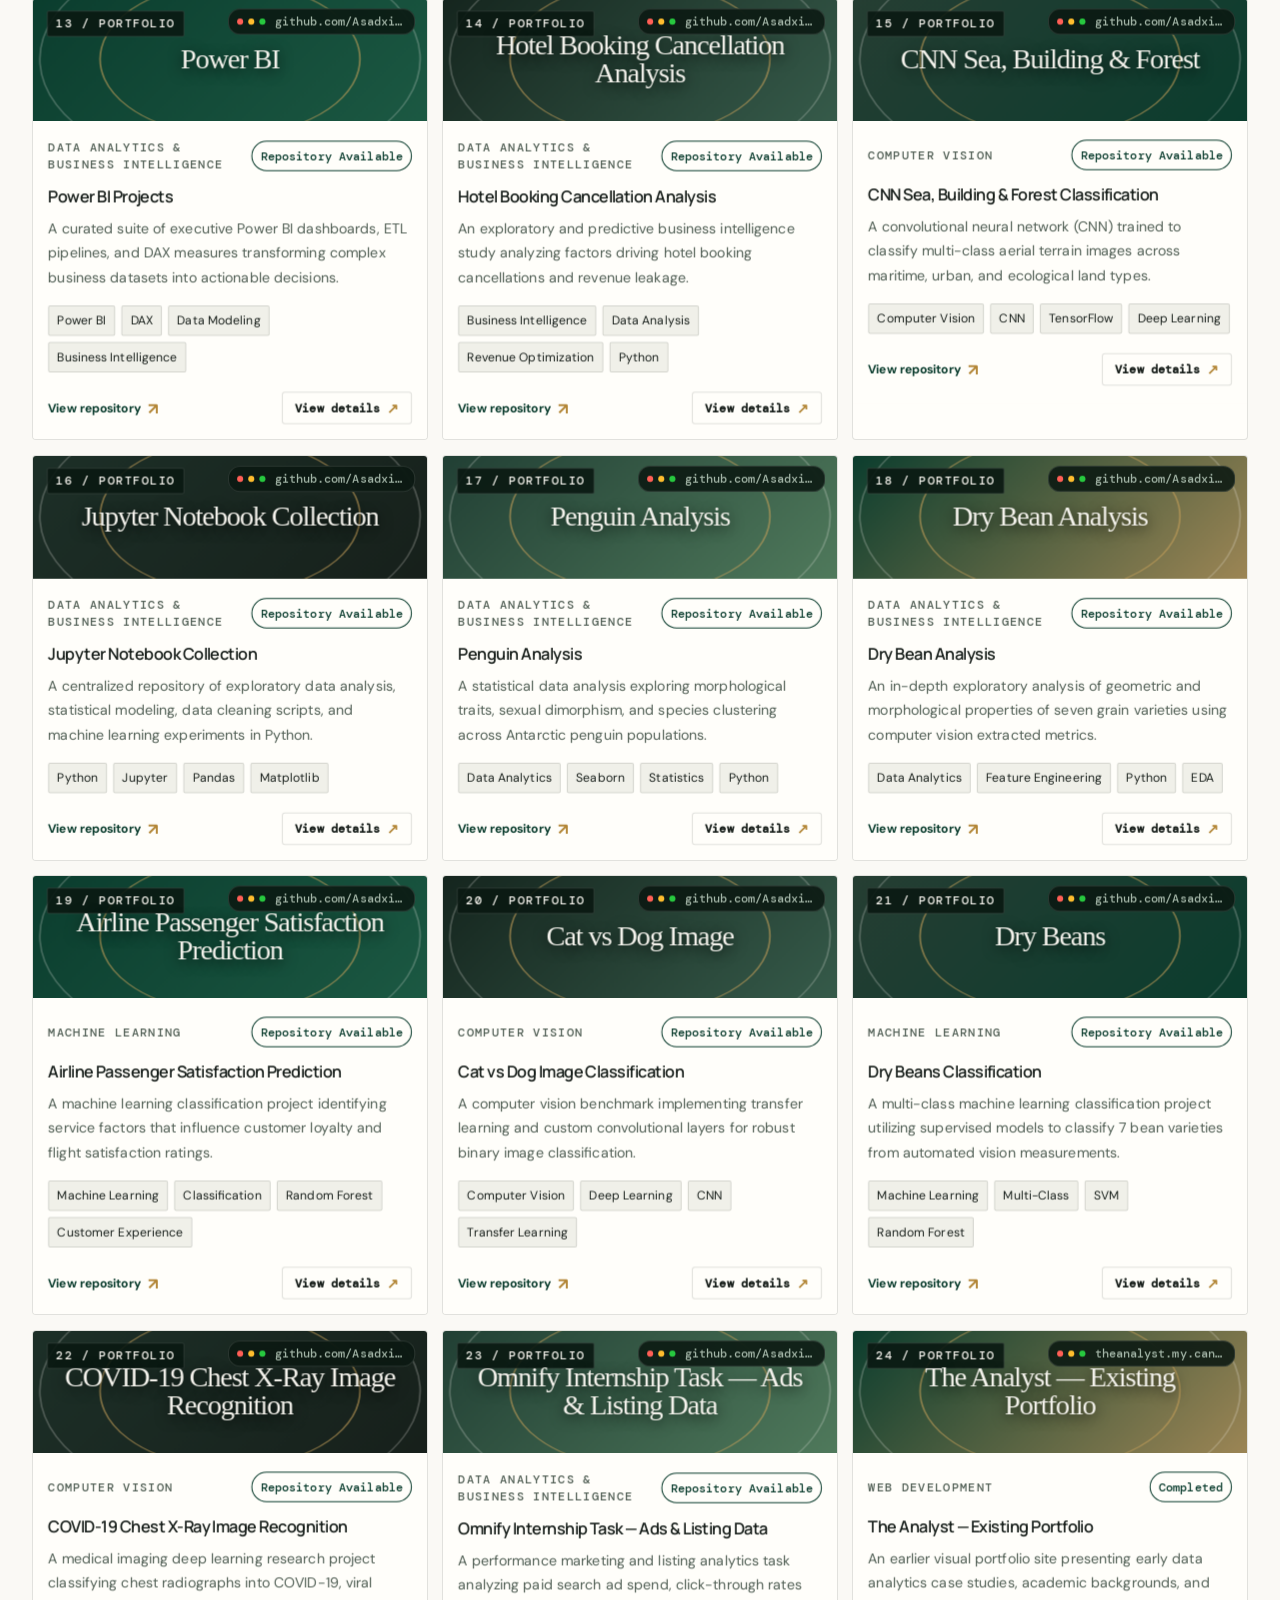
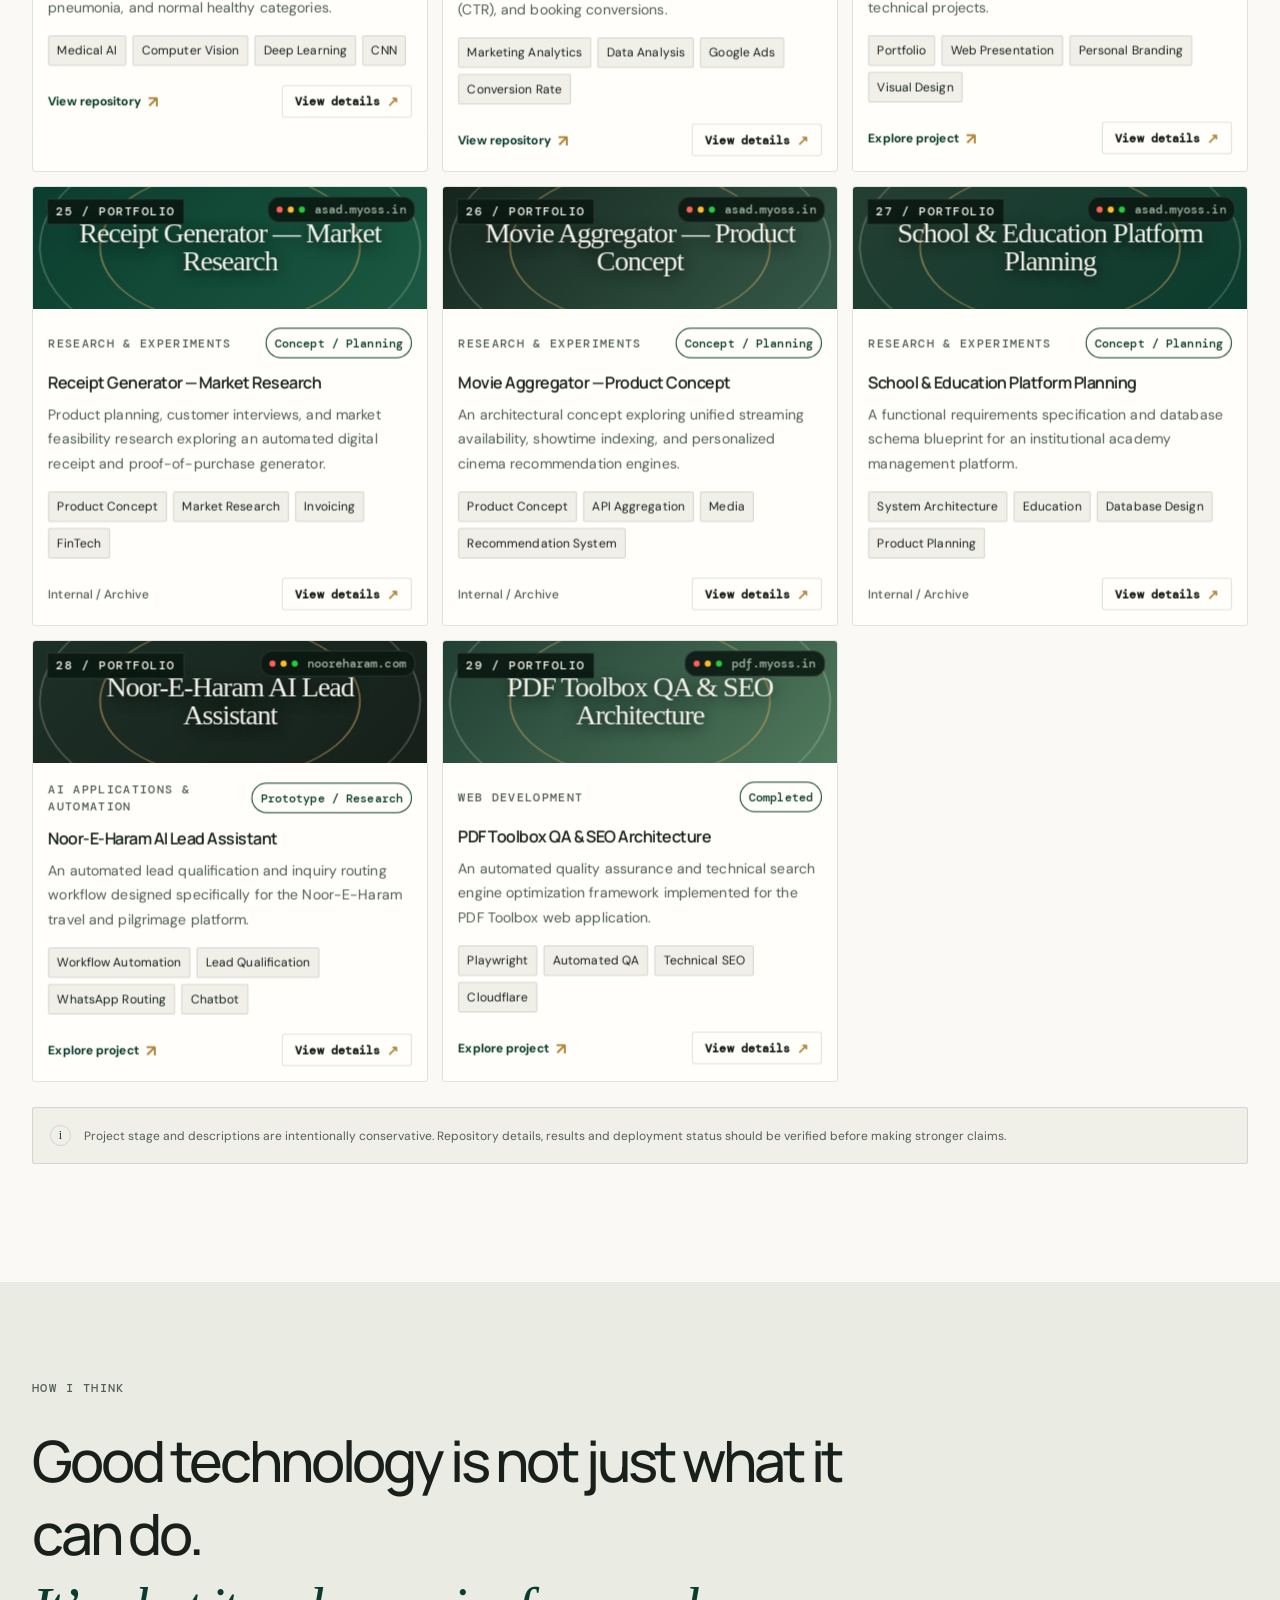
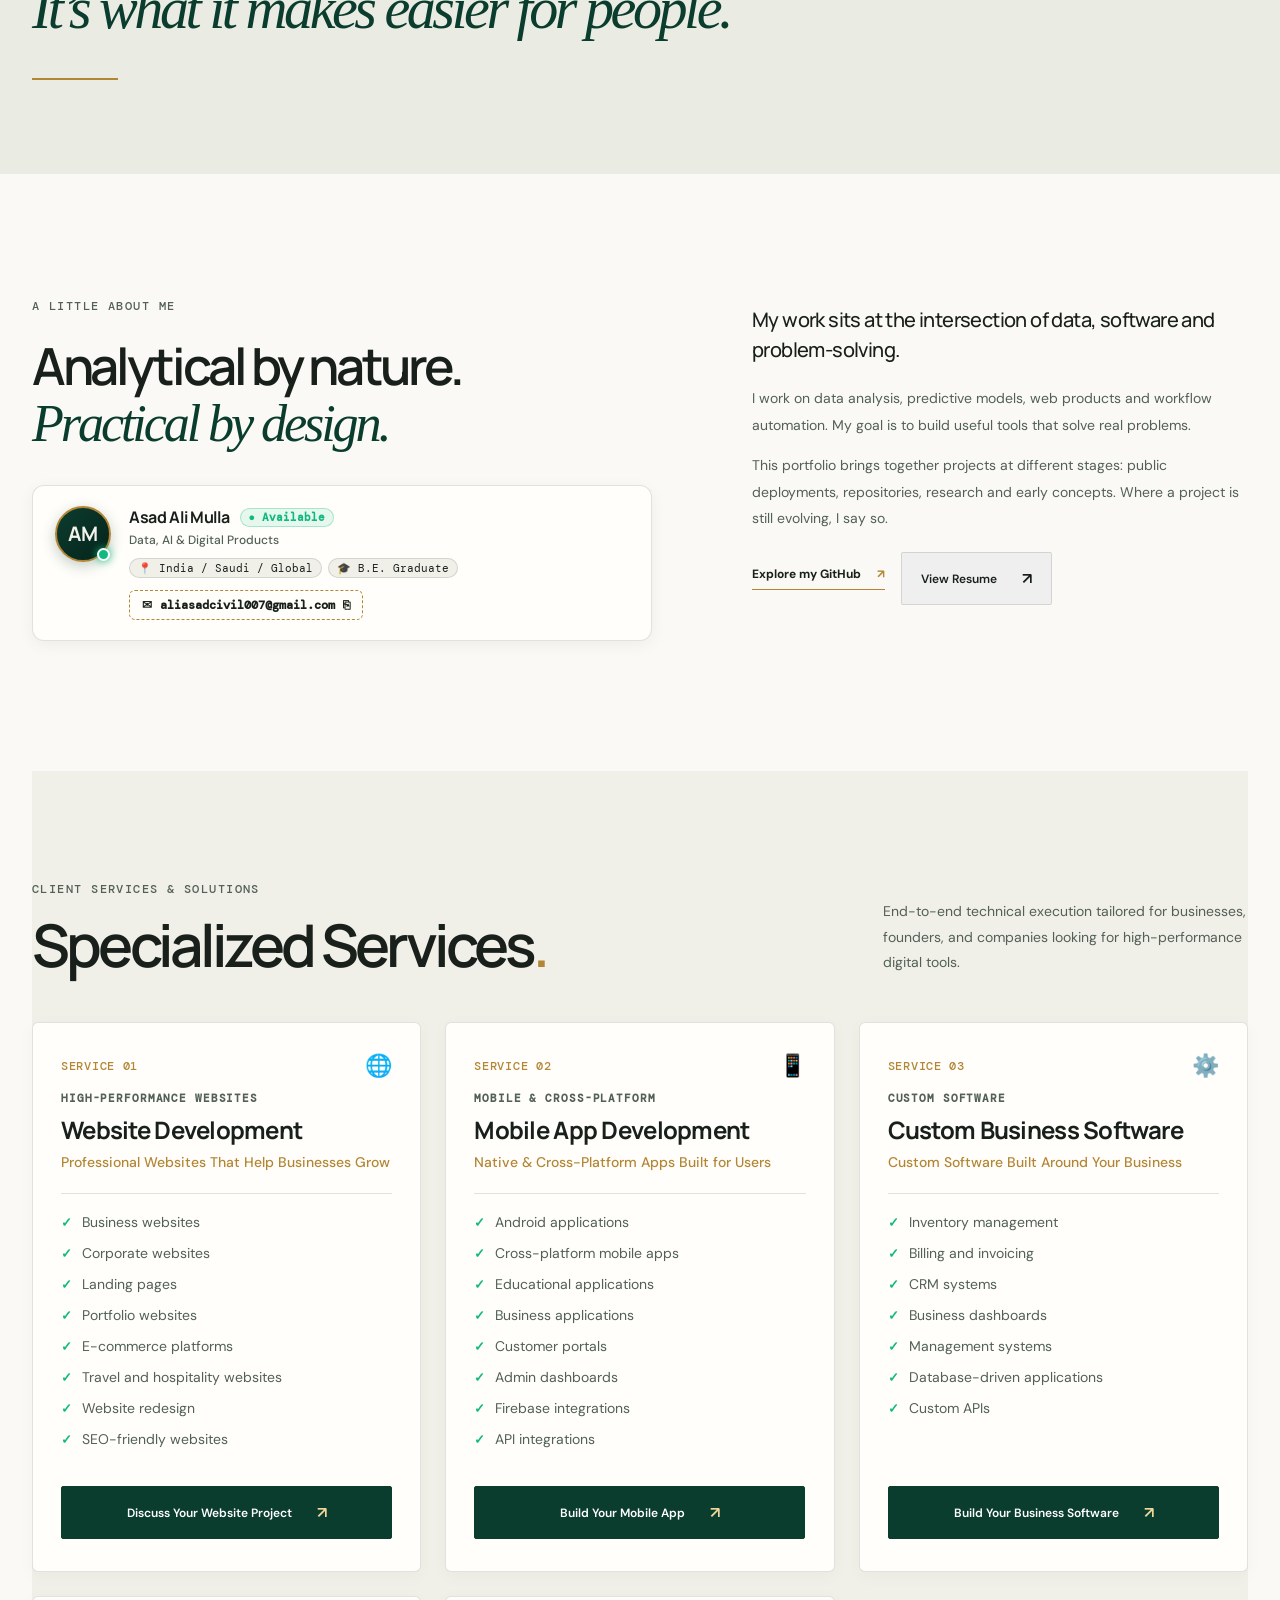
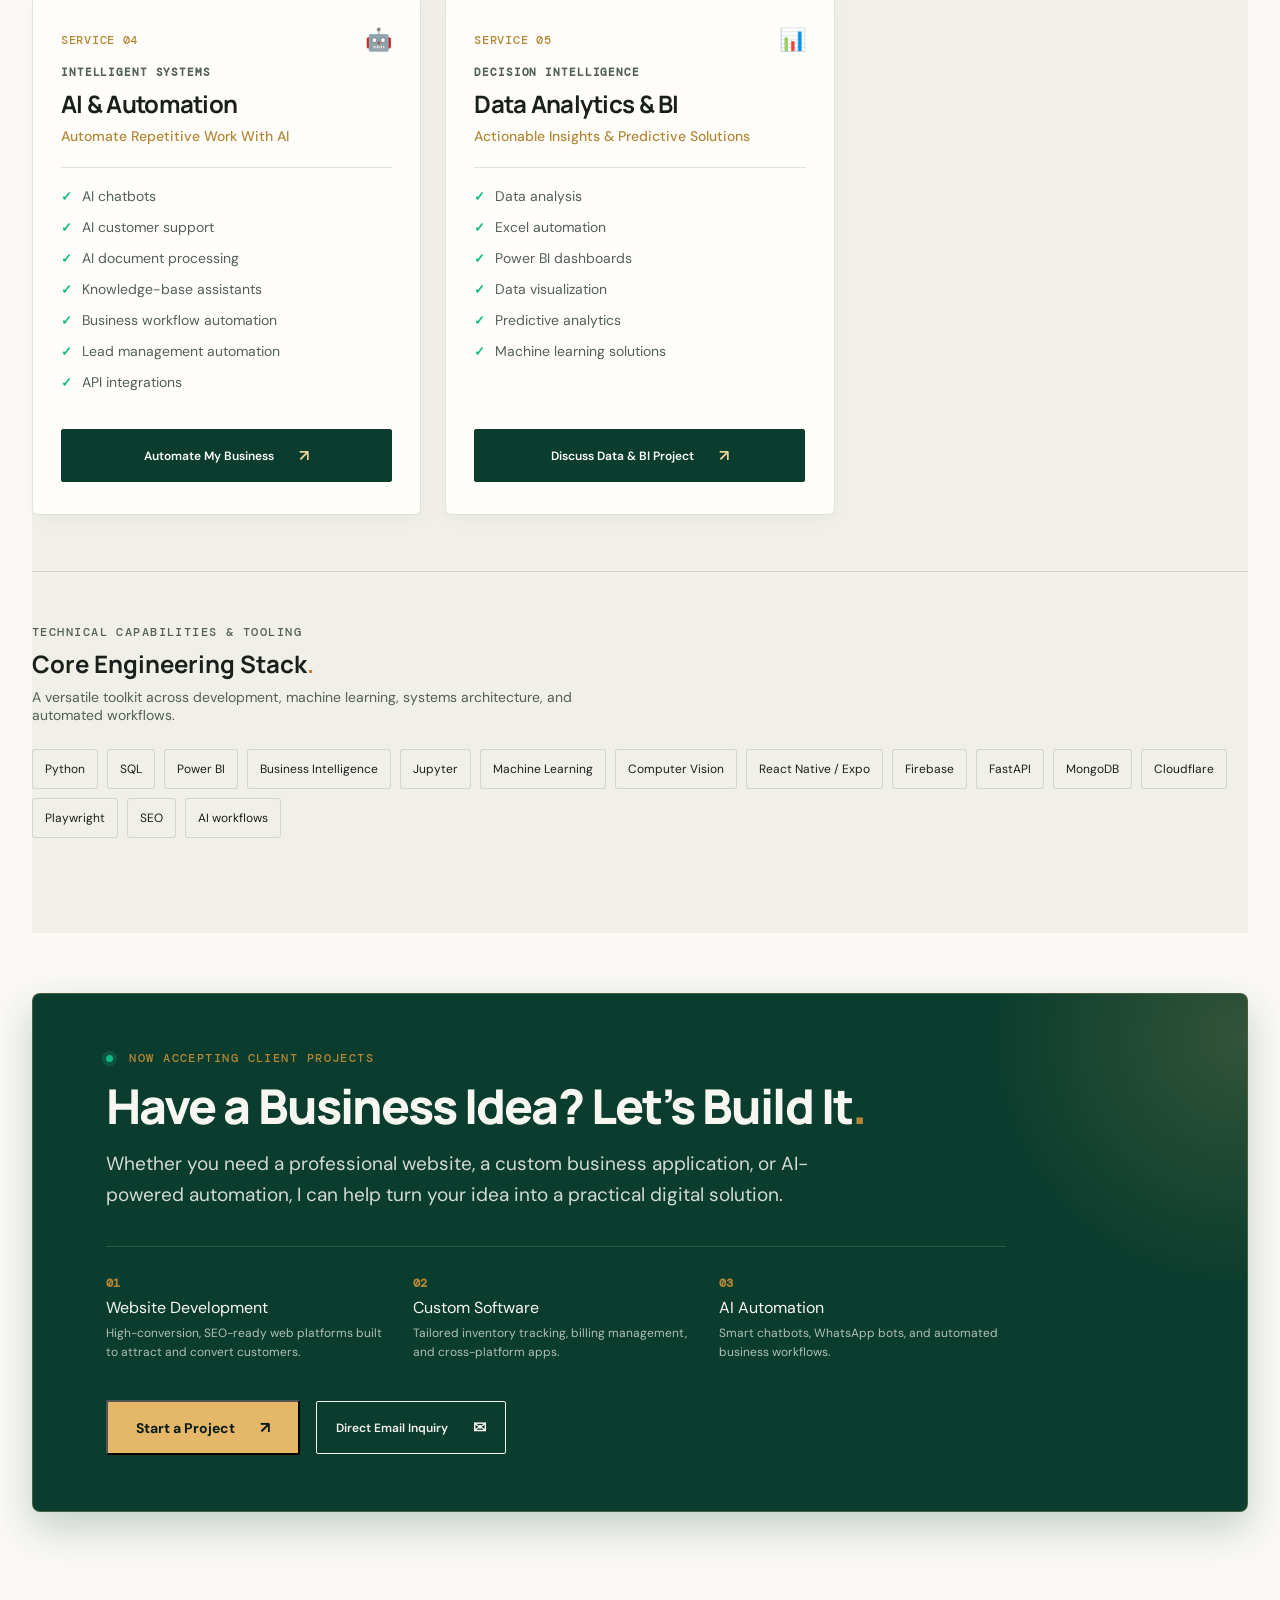
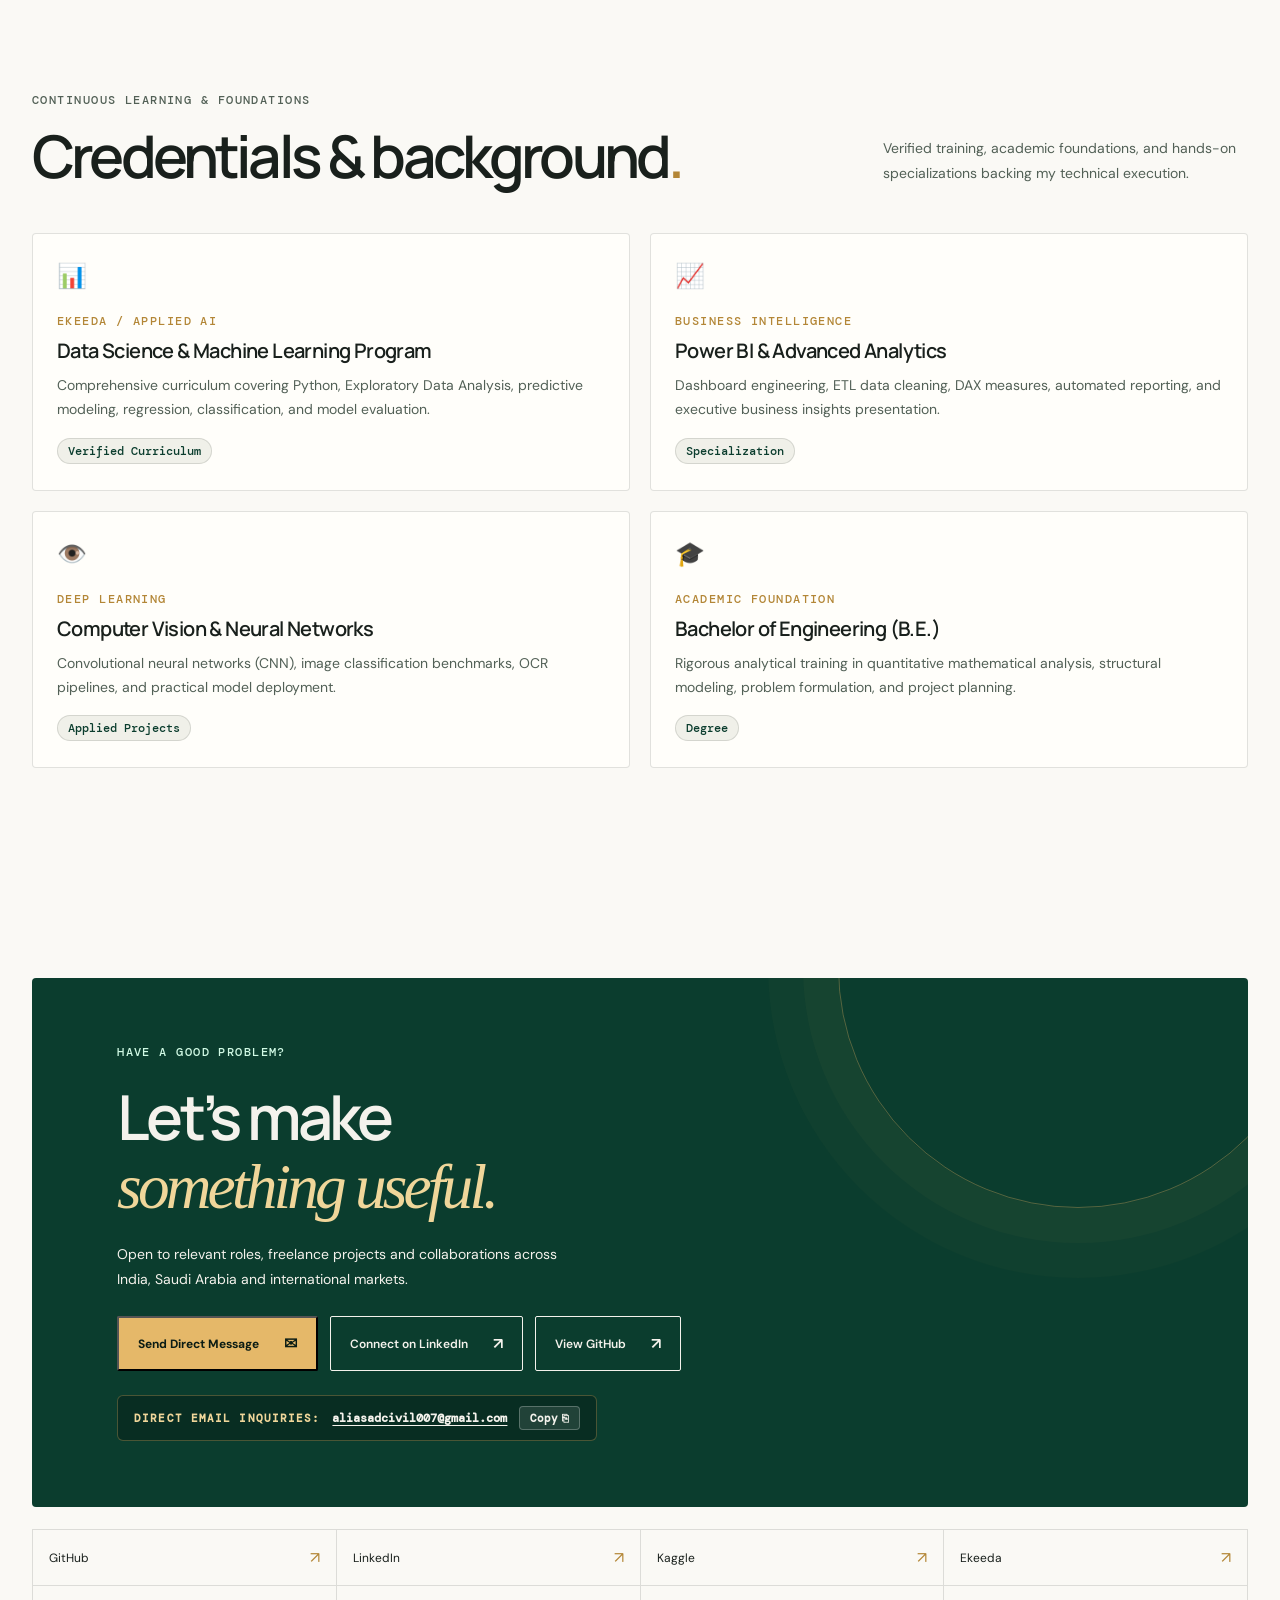
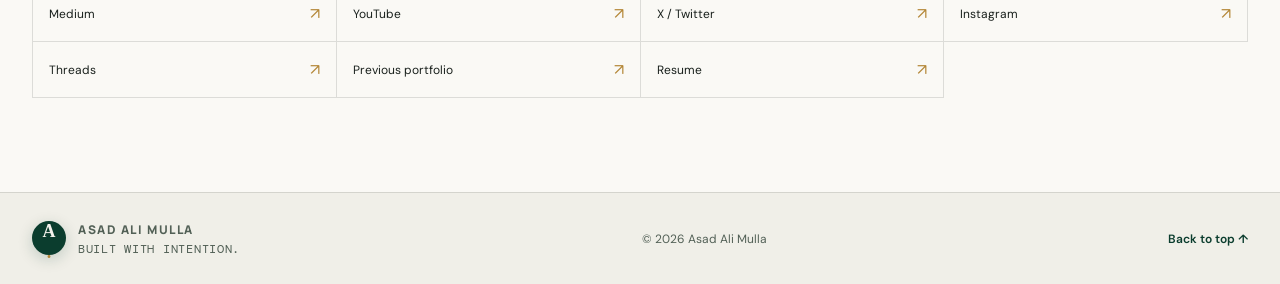
==== commit 5a634b41: "Transform portfolio: add 5 interactive demos, 8 categorized tracks, deep-dive case studies, 5 client" ====
--- a/index.html
+++ b/index.html
@@ -73,8 +73,16 @@
               "@type": "Offer",
               "itemOffered": {
                 "@type": "Service",
-                "name": "Mobile Apps & Custom Software",
-                "description": "Custom business management systems, inventory tracking, GST billing systems, and cross-platform mobile apps."
+                "name": "Mobile Application Development",
+                "description": "Cross-platform mobile apps for Android and iOS using modern frameworks, responsive UI, offline cache, and API synchronization."
+              }
+            },
+            {
+              "@type": "Offer",
+              "itemOffered": {
+                "@type": "Service",
+                "name": "Custom Business Software",
+                "description": "Tailored business software: inventory management, GST-ready billing systems, CRM pipelines, and operations portals."
               }
             },
             {
@@ -82,7 +90,15 @@
               "itemOffered": {
                 "@type": "Service",
                 "name": "AI Automation & Chatbots",
-                "description": "Automate repetitive work with AI: customer support chatbots, WhatsApp automation, and business workflow processing."
+                "description": "Automate repetitive work with AI: customer support chatbots, WhatsApp automation, and intelligent document processing."
+              }
+            },
+            {
+              "@type": "Offer",
+              "itemOffered": {
+                "@type": "Service",
+                "name": "Data Analytics & Business Intelligence",
+                "description": "Transform operational data into clear business intelligence: automated dashboards, SQL pipelines, and predictive analytics."
               }
             }
           ]
@@ -157,20 +173,20 @@
     <section class="stats-section section-wrap reveal" aria-label="Key highlights and impact">
       <div class="stats-grid">
         <div class="stat-card">
-          <div class="stat-value"><span class="counter" data-target="25">0</span><span class="stat-plus">+</span></div>
-          <div class="stat-label">Shipped & Prototyped Projects</div>
+          <div class="stat-value"><span class="counter" id="stat-total-projects" data-target="29">0</span><span class="stat-plus">+</span></div>
+          <div class="stat-label">Total Portfolio Projects</div>
         </div>
         <div class="stat-card">
-          <div class="stat-value"><span class="counter" data-target="5">0</span><span class="stat-plus">×</span></div>
-          <div class="stat-label">Core Domains (AI · ML · BI · Vision · Web)</div>
+          <div class="stat-value"><span class="counter" id="stat-live-projects" data-target="3">0</span><span class="stat-plus"></span></div>
+          <div class="stat-label">Live Public Deployments</div>
         </div>
         <div class="stat-card">
-          <div class="stat-value"><span class="counter" data-target="100">0</span><span class="stat-plus">%</span></div>
-          <div class="stat-label">Transparent Code & Public Demos</div>
+          <div class="stat-value"><span class="counter" id="stat-interactive-demos" data-target="5">0</span><span class="stat-plus"></span></div>
+          <div class="stat-label">Interactive Working Demos</div>
         </div>
         <div class="stat-card">
-          <div class="stat-value"><span class="stat-text">GLOBAL</span><span class="stat-dot-live"></span></div>
-          <div class="stat-label">Open to Roles: India · Saudi · Remote</div>
+          <div class="stat-value"><span class="counter" id="stat-github-repos" data-target="15">0</span><span class="stat-plus"></span></div>
+          <div class="stat-label">Public GitHub Repositories</div>
         </div>
       </div>
     </section>
@@ -186,7 +202,7 @@
       </div>
       <div class="featured-grid" id="featured-grid" aria-live="polite"></div>
       <div class="archive-top">
-        <div><span class="eyebrow">PROJECT ARCHIVE</span><h3>Explore everything <span id="project-count">25</span></h3></div>
+        <div><span class="eyebrow">PROJECT ARCHIVE</span><h3>Explore everything <span id="project-count">29</span></h3></div>
         <label class="search-box"><span aria-hidden="true">⌕</span><input type="search" id="project-search" placeholder="Search projects, tools, topics…" aria-label="Search projects"></label>
       </div>
       <div class="filter-bar" id="filter-bar" role="group" aria-label="Filter projects"></div>
@@ -265,10 +281,10 @@
             <li><span class="feature-check" aria-hidden="true">✓</span> Corporate websites</li>
             <li><span class="feature-check" aria-hidden="true">✓</span> Landing pages</li>
             <li><span class="feature-check" aria-hidden="true">✓</span> Portfolio websites</li>
-            <li><span class="feature-check" aria-hidden="true">✓</span> E-commerce websites</li>
+            <li><span class="feature-check" aria-hidden="true">✓</span> E-commerce platforms</li>
             <li><span class="feature-check" aria-hidden="true">✓</span> Travel and hospitality websites</li>
+            <li><span class="feature-check" aria-hidden="true">✓</span> Website redesign</li>
             <li><span class="feature-check" aria-hidden="true">✓</span> SEO-friendly websites</li>
-            <li><span class="feature-check" aria-hidden="true">✓</span> Website redesign and optimization</li>
           </ul>
           <div class="service-card-action">
             <button class="button button-primary service-cta-btn" type="button" data-service="Website Development">
@@ -277,24 +293,49 @@
           </div>
         </article>
 
-        <!-- Service 2: Mobile Apps & Custom Software -->
-        <article class="service-card reveal" data-service="Mobile App & Custom Software">
+        <!-- Service 2: Mobile Application Development -->
+        <article class="service-card reveal" data-service="Mobile App Development">
           <div class="service-card-header">
             <span class="service-badge">SERVICE 02</span>
+            <div class="service-icon" aria-hidden="true">📱</div>
+          </div>
+          <span class="service-category-tag">MOBILE &amp; CROSS-PLATFORM</span>
+          <h3 class="service-card-title">Mobile App Development</h3>
+          <p class="service-headline">Native &amp; Cross-Platform Apps Built for Users</p>
+          <ul class="service-features-list">
+            <li><span class="feature-check" aria-hidden="true">✓</span> Android applications</li>
+            <li><span class="feature-check" aria-hidden="true">✓</span> Cross-platform mobile apps</li>
+            <li><span class="feature-check" aria-hidden="true">✓</span> Educational applications</li>
+            <li><span class="feature-check" aria-hidden="true">✓</span> Business applications</li>
+            <li><span class="feature-check" aria-hidden="true">✓</span> Customer portals</li>
+            <li><span class="feature-check" aria-hidden="true">✓</span> Admin dashboards</li>
+            <li><span class="feature-check" aria-hidden="true">✓</span> Firebase integrations</li>
+            <li><span class="feature-check" aria-hidden="true">✓</span> API integrations</li>
+          </ul>
+          <div class="service-card-action">
+            <button class="button button-primary service-cta-btn" type="button" data-service="Mobile App Development">
+              Build Your Mobile App <span aria-hidden="true">↗</span>
+            </button>
+          </div>
+        </article>
+
+        <!-- Service 3: Custom Business Software -->
+        <article class="service-card reveal" data-service="Custom Software">
+          <div class="service-card-header">
+            <span class="service-badge">SERVICE 03</span>
             <div class="service-icon" aria-hidden="true">⚙️</div>
           </div>
-          <span class="service-category-tag">ENGINEERED APPLICATIONS</span>
-          <h3 class="service-card-title">Mobile Apps &amp; Custom Software</h3>
+          <span class="service-category-tag">CUSTOM SOFTWARE</span>
+          <h3 class="service-card-title">Custom Business Software</h3>
           <p class="service-headline">Custom Software Built Around Your Business</p>
           <ul class="service-features-list">
-            <li><span class="feature-check" aria-hidden="true">✓</span> Android application development</li>
-            <li><span class="feature-check" aria-hidden="true">✓</span> Cross-platform mobile apps</li>
-            <li><span class="feature-check" aria-hidden="true">✓</span> Business management systems</li>
-            <li><span class="feature-check" aria-hidden="true">✓</span> Inventory management software</li>
-            <li><span class="feature-check" aria-hidden="true">✓</span> Billing and invoicing systems</li>
-            <li><span class="feature-check" aria-hidden="true">✓</span> Admin dashboards</li>
-            <li><span class="feature-check" aria-hidden="true">✓</span> Customer portals</li>
-            <li><span class="feature-check" aria-hidden="true">✓</span> Database and API integrations</li>
+            <li><span class="feature-check" aria-hidden="true">✓</span> Inventory management</li>
+            <li><span class="feature-check" aria-hidden="true">✓</span> Billing and invoicing</li>
+            <li><span class="feature-check" aria-hidden="true">✓</span> CRM systems</li>
+            <li><span class="feature-check" aria-hidden="true">✓</span> Business dashboards</li>
+            <li><span class="feature-check" aria-hidden="true">✓</span> Management systems</li>
+            <li><span class="feature-check" aria-hidden="true">✓</span> Database-driven applications</li>
+            <li><span class="feature-check" aria-hidden="true">✓</span> Custom APIs</li>
           </ul>
           <div class="service-card-action">
             <button class="button button-primary service-cta-btn" type="button" data-service="Custom Software">
@@ -303,28 +344,51 @@
           </div>
         </article>
 
-        <!-- Service 3: AI Automation & Chatbots -->
-        <article class="service-card reveal" data-service="AI Automation & Chatbots">
+        <!-- Service 4: AI & Automation -->
+        <article class="service-card reveal" data-service="AI Automation">
           <div class="service-card-header">
-            <span class="service-badge">SERVICE 03</span>
+            <span class="service-badge">SERVICE 04</span>
             <div class="service-icon" aria-hidden="true">🤖</div>
           </div>
           <span class="service-category-tag">INTELLIGENT SYSTEMS</span>
-          <h3 class="service-card-title">AI Automation &amp; Chatbots</h3>
+          <h3 class="service-card-title">AI &amp; Automation</h3>
           <p class="service-headline">Automate Repetitive Work With AI</p>
           <ul class="service-features-list">
-            <li><span class="feature-check" aria-hidden="true">✓</span> AI customer support chatbots</li>
-            <li><span class="feature-check" aria-hidden="true">✓</span> WhatsApp automation</li>
-            <li><span class="feature-check" aria-hidden="true">✓</span> AI lead generation assistants</li>
-            <li><span class="feature-check" aria-hidden="true">✓</span> Business workflow automation</li>
+            <li><span class="feature-check" aria-hidden="true">✓</span> AI chatbots</li>
+            <li><span class="feature-check" aria-hidden="true">✓</span> AI customer support</li>
             <li><span class="feature-check" aria-hidden="true">✓</span> AI document processing</li>
             <li><span class="feature-check" aria-hidden="true">✓</span> Knowledge-base assistants</li>
-            <li><span class="feature-check" aria-hidden="true">✓</span> API and third-party integrations</li>
-            <li><span class="feature-check" aria-hidden="true">✓</span> Automated customer enquiry handling</li>
+            <li><span class="feature-check" aria-hidden="true">✓</span> Business workflow automation</li>
+            <li><span class="feature-check" aria-hidden="true">✓</span> Lead management automation</li>
+            <li><span class="feature-check" aria-hidden="true">✓</span> API integrations</li>
           </ul>
           <div class="service-card-action">
             <button class="button button-primary service-cta-btn" type="button" data-service="AI Automation">
               Automate My Business <span aria-hidden="true">↗</span>
+            </button>
+          </div>
+        </article>
+
+        <!-- Service 5: Data Analytics & BI -->
+        <article class="service-card reveal" data-service="Data Analytics & BI">
+          <div class="service-card-header">
+            <span class="service-badge">SERVICE 05</span>
+            <div class="service-icon" aria-hidden="true">📊</div>
+          </div>
+          <span class="service-category-tag">DECISION INTELLIGENCE</span>
+          <h3 class="service-card-title">Data Analytics &amp; BI</h3>
+          <p class="service-headline">Actionable Insights &amp; Predictive Solutions</p>
+          <ul class="service-features-list">
+            <li><span class="feature-check" aria-hidden="true">✓</span> Data analysis</li>
+            <li><span class="feature-check" aria-hidden="true">✓</span> Excel automation</li>
+            <li><span class="feature-check" aria-hidden="true">✓</span> Power BI dashboards</li>
+            <li><span class="feature-check" aria-hidden="true">✓</span> Data visualization</li>
+            <li><span class="feature-check" aria-hidden="true">✓</span> Predictive analytics</li>
+            <li><span class="feature-check" aria-hidden="true">✓</span> Machine learning solutions</li>
+          </ul>
+          <div class="service-card-action">
+            <button class="button button-primary service-cta-btn" type="button" data-service="Data Analytics & BI">
+              Discuss Data &amp; BI Project <span aria-hidden="true">↗</span>
             </button>
           </div>
         </article>
@@ -483,6 +547,7 @@
       </div>
       <h2 class="modal-title" id="modal-title">Project Details</h2>
       <p class="modal-desc" id="modal-desc"></p>
+      <div class="modal-case-study" id="modal-case-study"></div>
       <div class="modal-meta-box">
         <span class="modal-meta-tag">STAGE & SCOPE NOTES</span>
         <p id="modal-stage-note"></p>
@@ -528,12 +593,17 @@
       <div class="contact-quick-options">
         <div class="quick-email-row">
           <div>
-            <span class="quick-email-label">DIRECT EMAIL:</span>
+            <span class="quick-email-label">DIRECT EMAIL &amp; CHAT:</span>
             <a href="mailto:aliasadcivil007@gmail.com" class="quick-email-link">aliasadcivil007@gmail.com</a>
           </div>
-          <button class="quick-email-copy-btn" id="modal-copy-email-btn" type="button" aria-label="Copy direct email address">
-            <span>Copy</span> <span aria-hidden="true">⎘</span>
-          </button>
+          <div style="display: flex; gap: 8px; align-items: center; flex-wrap: wrap;">
+            <a href="https://wa.me/?text=Hi%20Asad,%20I%20am%20interested%20in%20discussing%20a%20project%20from%20your%20portfolio." target="_blank" rel="noopener noreferrer" class="button button-quiet" style="padding: 4px 10px; font-size: 11px;">
+              <span>WhatsApp Chat</span> <span aria-hidden="true">↗</span>
+            </a>
+            <button class="quick-email-copy-btn" id="modal-copy-email-btn" type="button" aria-label="Copy direct email address">
+              <span>Copy</span> <span aria-hidden="true">⎘</span>
+            </button>
+          </div>
         </div>
       </div>
       <form class="contact-form" id="contact-form" novalidate>
@@ -564,22 +634,31 @@
             <select id="contact-service" name="service" required>
               <option value="Website Development">Website Development</option>
               <option value="Mobile App Development">Mobile App Development</option>
-              <option value="Custom Software">Custom Software / Inventory &amp; Billing</option>
-              <option value="AI Chatbot">AI Chatbot / Customer Assistant</option>
-              <option value="AI Automation">AI Automation &amp; Workflows</option>
+              <option value="Custom Software">Custom Business Software</option>
+              <option value="AI Automation">AI &amp; Automation / Chatbots</option>
+              <option value="Data Analytics & BI">Data Analytics &amp; Business Intelligence</option>
               <option value="Other">Other / General Consultation</option>
             </select>
           </div>
           <div class="form-field">
-            <label for="contact-budget">Estimated Budget (Optional)</label>
-            <select id="contact-budget" name="budget">
-              <option value="Discuss / Flexible">Discuss / Flexible</option>
-              <option value="Under $500 / ₹40,000">Under $500 / ₹40,000</option>
-              <option value="$500 - $1,500 / ₹40k - ₹1.2L">$500 – $1,500 / ₹40k – ₹1.2L</option>
-              <option value="$1,500 - $5,000 / ₹1.2L - ₹4L">$1,500 – $5,000 / ₹1.2L – ₹4L</option>
-              <option value="$5,000+ / ₹4L+">$5,000+ / ₹4L+</option>
+            <label for="contact-timeline">Expected Timeline</label>
+            <select id="contact-timeline" name="timeline">
+              <option value="Flexible / To be discussed">Flexible / To be discussed</option>
+              <option value="Immediate / ASAP (1–2 weeks)">Immediate / ASAP (1–2 weeks)</option>
+              <option value="Standard (2–4 weeks)">Standard (2–4 weeks)</option>
+              <option value="Extended (1–2 months)">Extended (1–2 months)</option>
             </select>
           </div>
+        </div>
+        <div class="form-field">
+          <label for="contact-budget">Estimated Budget (Optional)</label>
+          <select id="contact-budget" name="budget">
+            <option value="Discuss / Flexible">Discuss / Flexible</option>
+            <option value="Under $500 / ₹40,000">Under $500 / ₹40,000</option>
+            <option value="$500 - $1,500 / ₹40k - ₹1.2L">$500 – $1,500 / ₹40k – ₹1.2L</option>
+            <option value="$1,500 - $5,000 / ₹1.2L - ₹4L">$1,500 – $5,000 / ₹1.2L – ₹4L</option>
+            <option value="$5,000+ / ₹4L+">$5,000+ / ₹4L+</option>
+          </select>
         </div>
         <div class="form-field">
           <label for="contact-message">Project Description <span class="required-star">*</span></label>
--- a/assets/styles.css
+++ b/assets/styles.css
@@ -1017,7 +1017,7 @@
 
 .services-grid {
   display: grid;
-  grid-template-columns: repeat(3, 1fr);
+  grid-template-columns: repeat(auto-fit, minmax(320px, 1fr));
   gap: 24px;
   margin-bottom: 56px;
 }
@@ -1574,7 +1574,7 @@
   display: flex;
   flex-wrap: wrap;
   gap: 8px;
-  margin-bottom: 28px;
+  margin-bottom: 24px;
 }
 .modal-tags span {
   font-size: var(--text-xs);
@@ -1583,6 +1583,85 @@
   border: 1px solid var(--line);
   border-radius: 3px;
   color: var(--ink);
+}
+
+/* Structured Modal Case Study */
+.modal-case-study {
+  margin-bottom: 24px;
+  display: flex;
+  flex-direction: column;
+  gap: 16px;
+}
+.case-study-block {
+  background: var(--tag-bg);
+  border: 1px solid var(--line);
+  border-radius: 4px;
+  padding: 16px 18px;
+}
+.cs-label {
+  font: 600 var(--text-xs) var(--mono);
+  letter-spacing: 0.12em;
+  text-transform: uppercase;
+  color: var(--gold);
+  margin-bottom: 8px;
+  display: flex;
+  align-items: center;
+  gap: 6px;
+}
+.case-study-block p {
+  margin: 0;
+  font-size: var(--text-sm);
+  line-height: 1.65;
+  color: var(--ink);
+}
+.case-study-split {
+  display: grid;
+  grid-template-columns: 1fr 1fr;
+  gap: 14px;
+}
+@media (max-width: 640px) {
+  .case-study-split {
+    grid-template-columns: 1fr;
+  }
+}
+.cs-features-list {
+  list-style: none;
+  padding: 0;
+  margin: 0;
+  display: flex;
+  flex-direction: column;
+  gap: 8px;
+}
+.cs-features-list li {
+  display: flex;
+  align-items: flex-start;
+  gap: 10px;
+  font-size: var(--text-sm);
+  line-height: 1.5;
+  color: var(--ink);
+}
+.cs-features-list .cs-check {
+  color: var(--emerald);
+  font-weight: 700;
+  font-size: 14px;
+  flex-shrink: 0;
+  margin-top: 1px;
+}
+.cs-results-block {
+  border-left: 3px solid var(--emerald);
+}
+.cs-results-block .cs-label {
+  color: var(--emerald);
+}
+
+.project-link-demo {
+  color: var(--gold) !important;
+  border-color: rgba(229, 184, 105, 0.45) !important;
+  font-weight: 600;
+}
+.project-link-demo:hover {
+  border-color: var(--gold) !important;
+  background: rgba(229, 184, 105, 0.1) !important;
 }
 .modal-footer {
   display: flex;
@@ -1980,6 +2059,37 @@
   background: var(--gold);
   color: #0b1c14;
   border-color: var(--gold);
+}
+
+.contact-whatsapp-btn {
+  display: inline-flex;
+  align-items: center;
+  justify-content: center;
+  gap: 8px;
+  background: rgba(37, 211, 102, 0.1);
+  border: 1px solid rgba(37, 211, 102, 0.35);
+  border-radius: 4px;
+  padding: 10px 16px;
+  font: 600 var(--text-xs) var(--mono);
+  color: #128c7e;
+  text-decoration: none;
+  transition: all 0.2s ease;
+  margin-top: 10px;
+  width: 100%;
+}
+.contact-whatsapp-btn:hover {
+  background: #25d366;
+  color: #0b1c14;
+  border-color: #25d366;
+}
+:root[data-theme="dark"] .contact-whatsapp-btn {
+  background: rgba(37, 211, 102, 0.14);
+  color: #34d399;
+  border-color: rgba(52, 211, 153, 0.4);
+}
+:root[data-theme="dark"] .contact-whatsapp-btn:hover {
+  background: #10b981;
+  color: #05140d;
 }
 
 .contact-form { display: flex; flex-direction: column; gap: 16px; margin-top: 14px; }
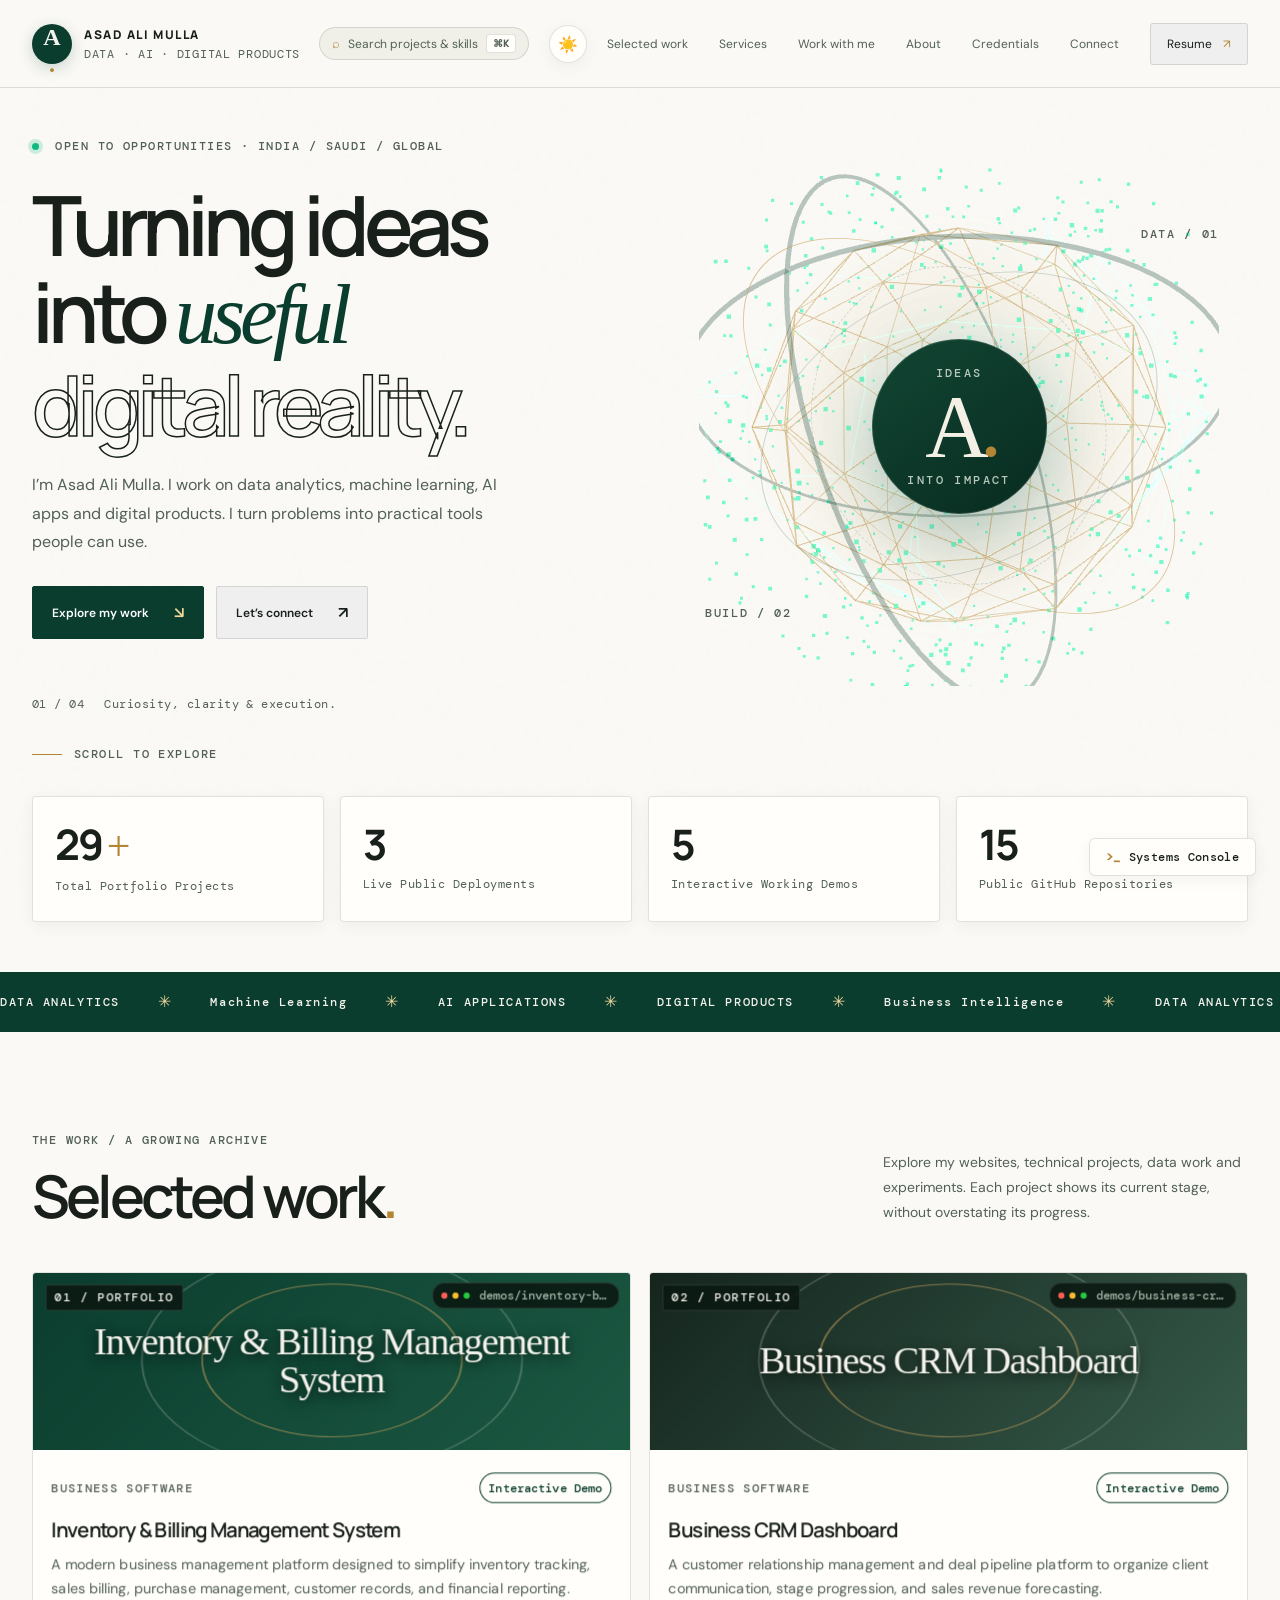
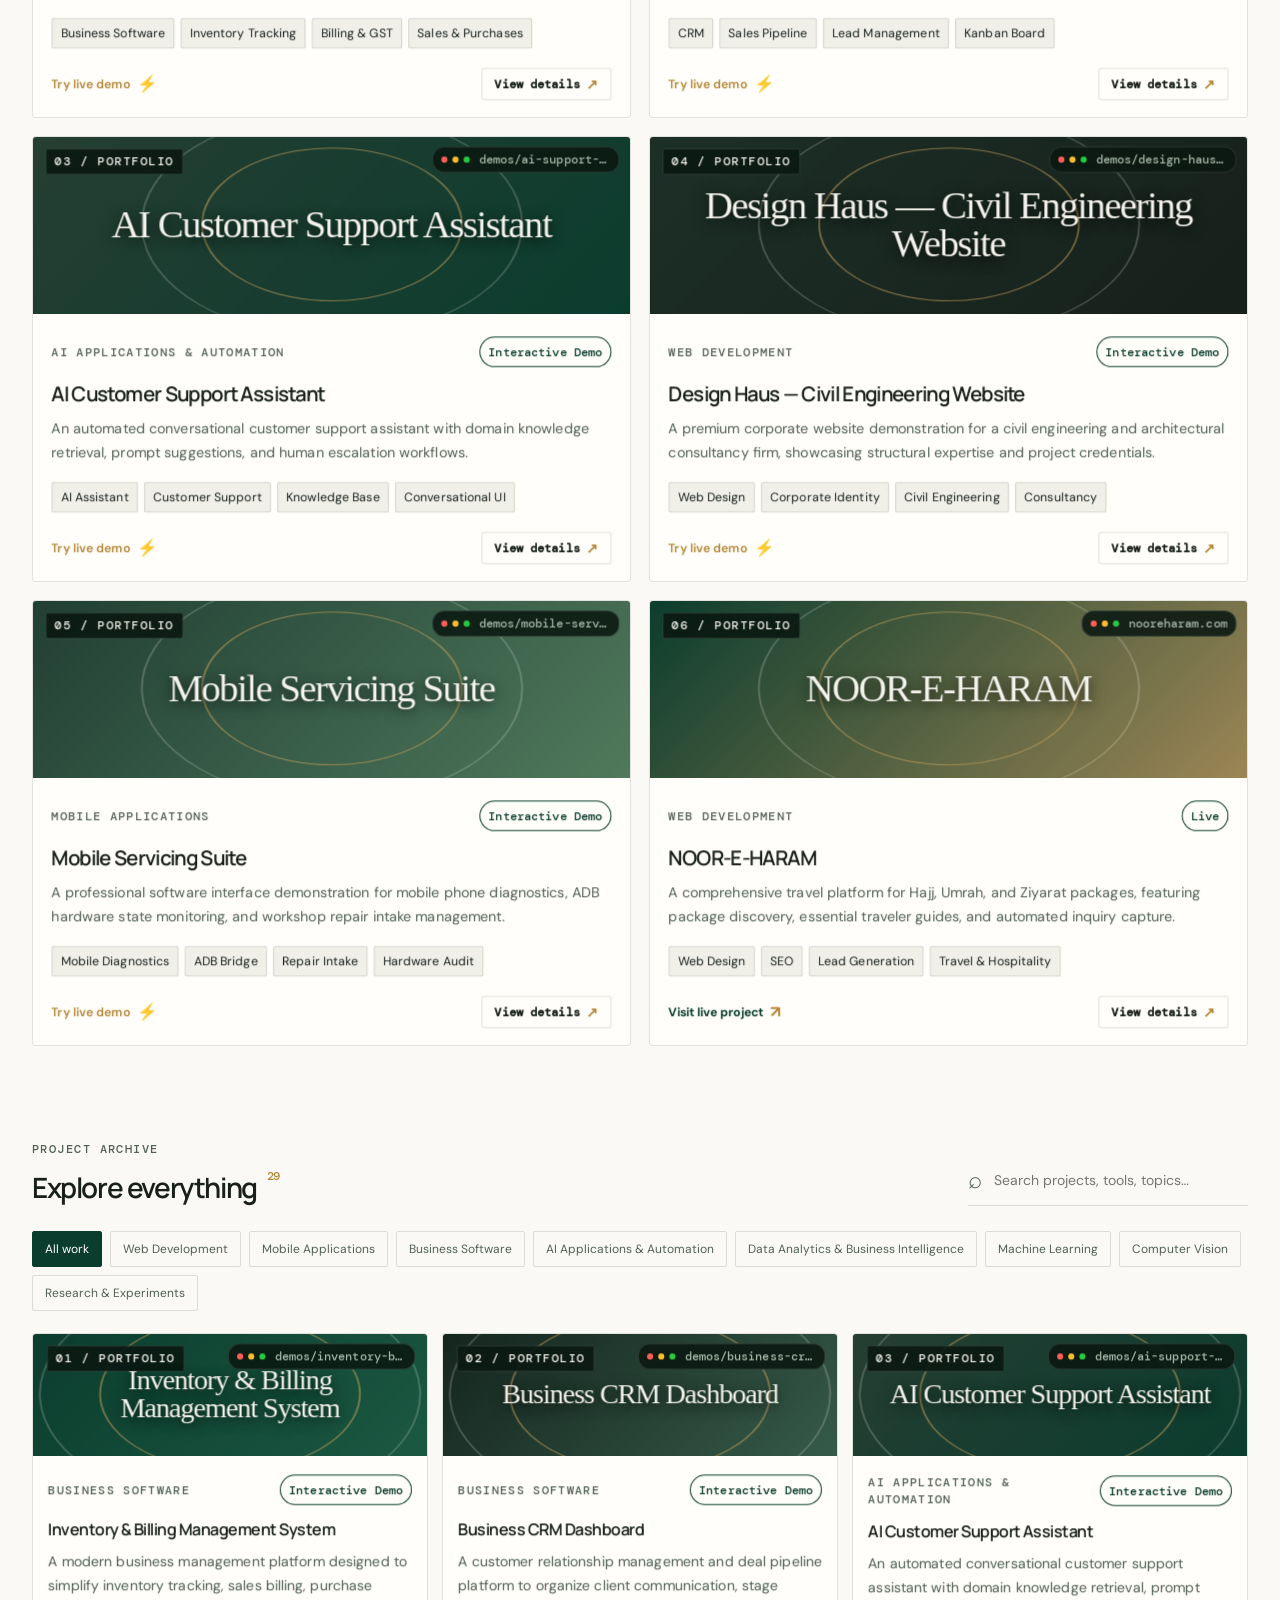
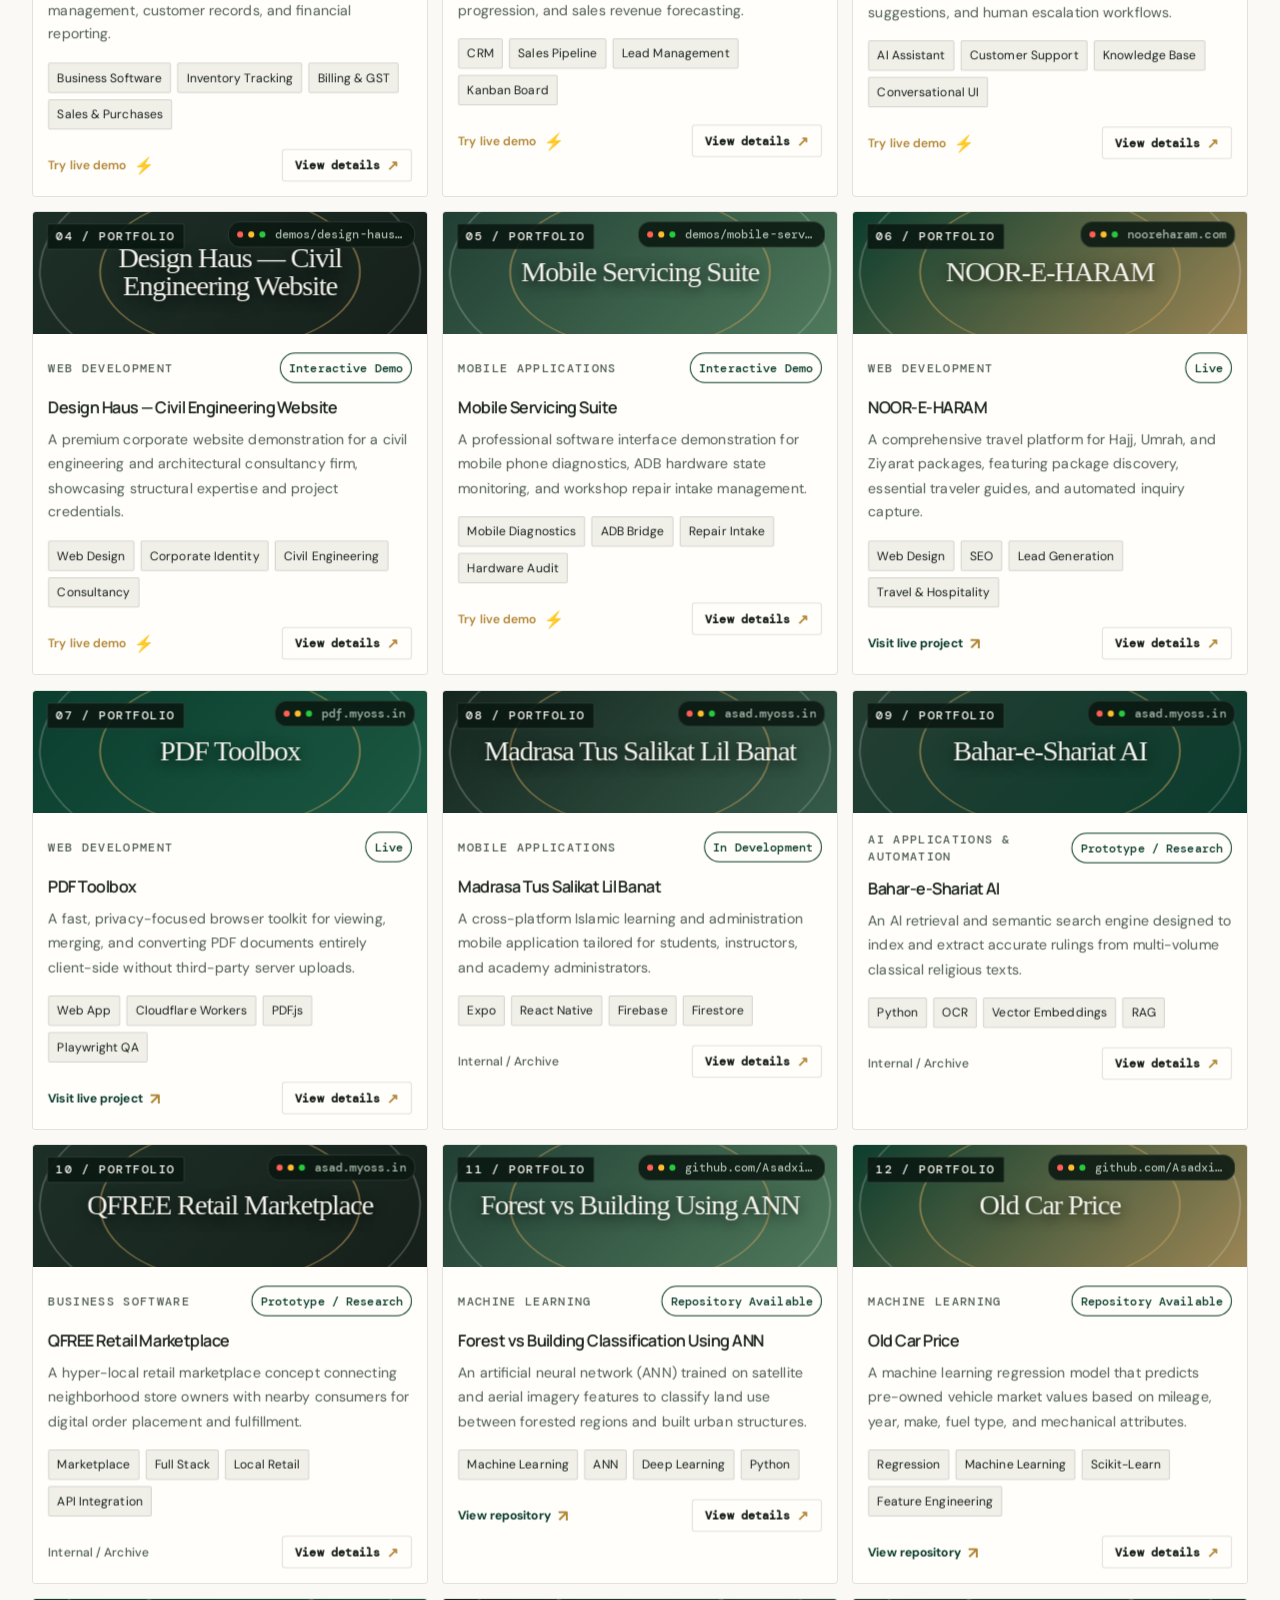
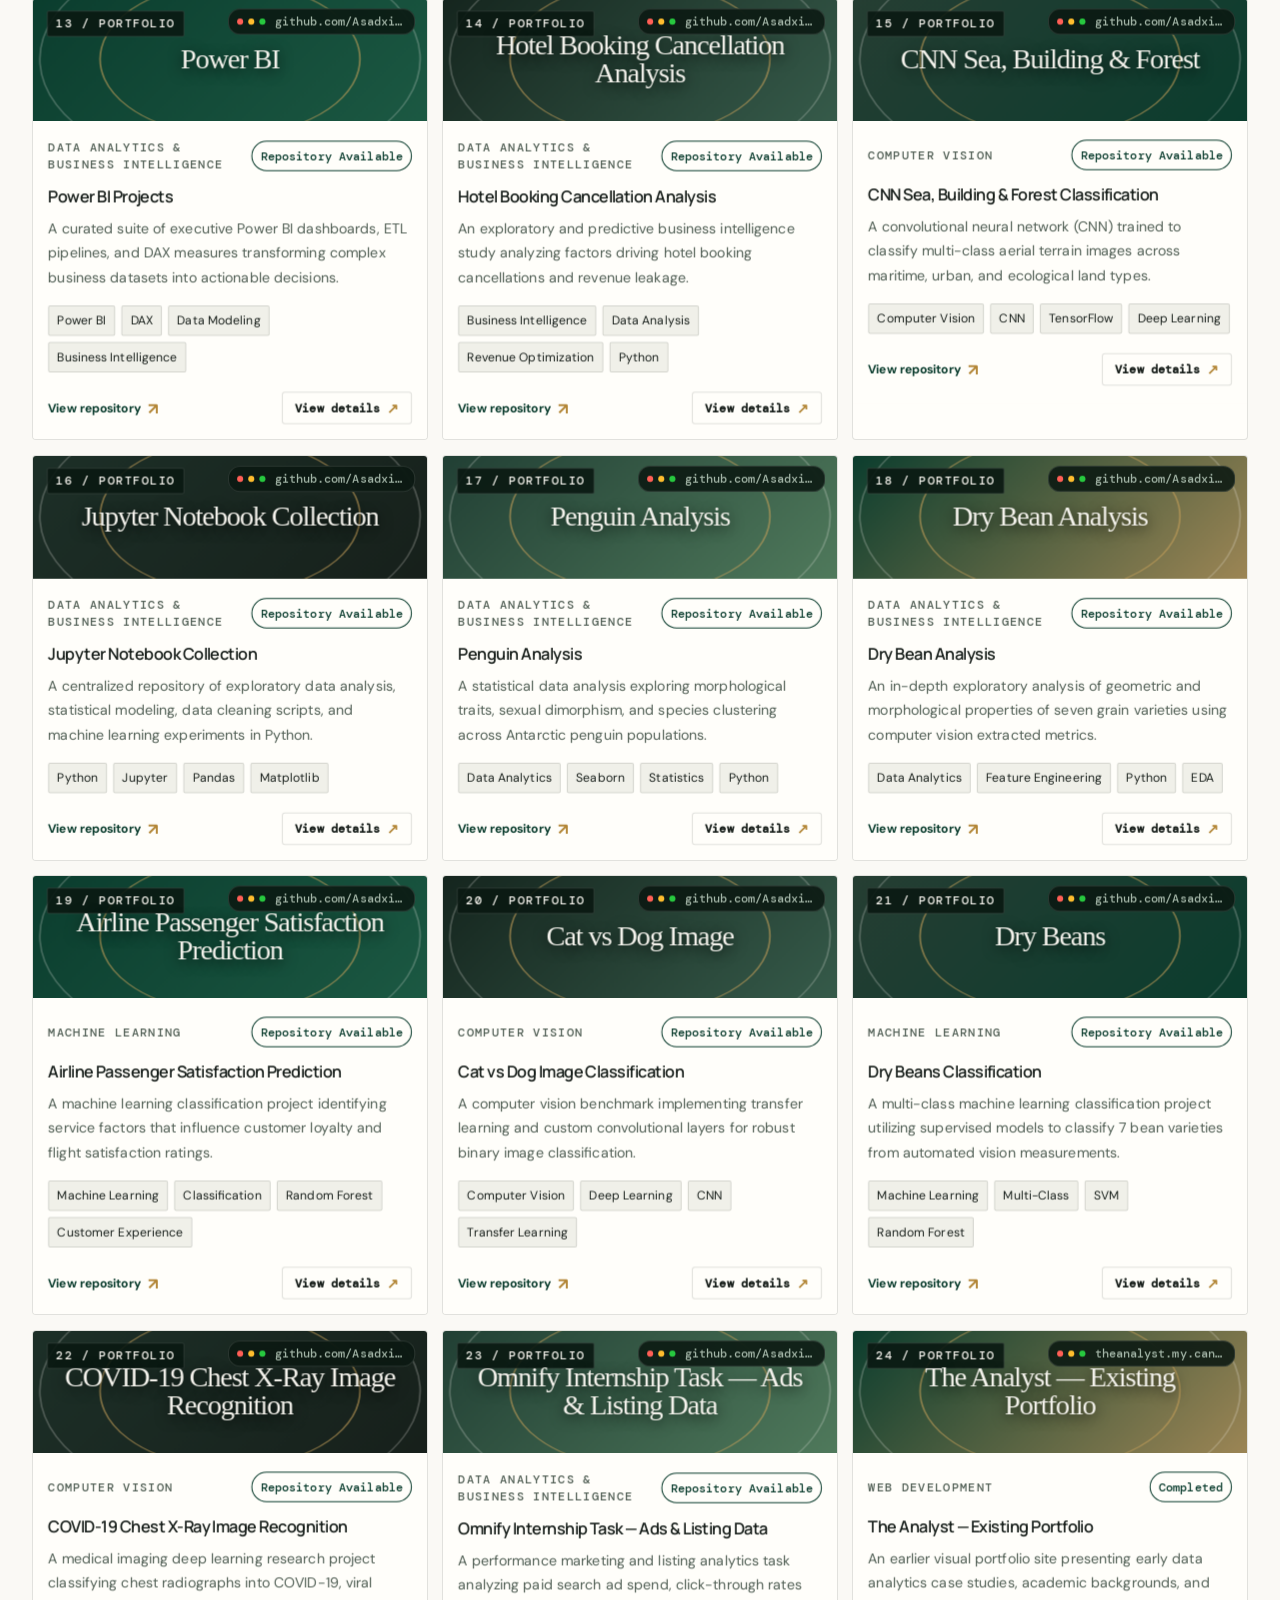
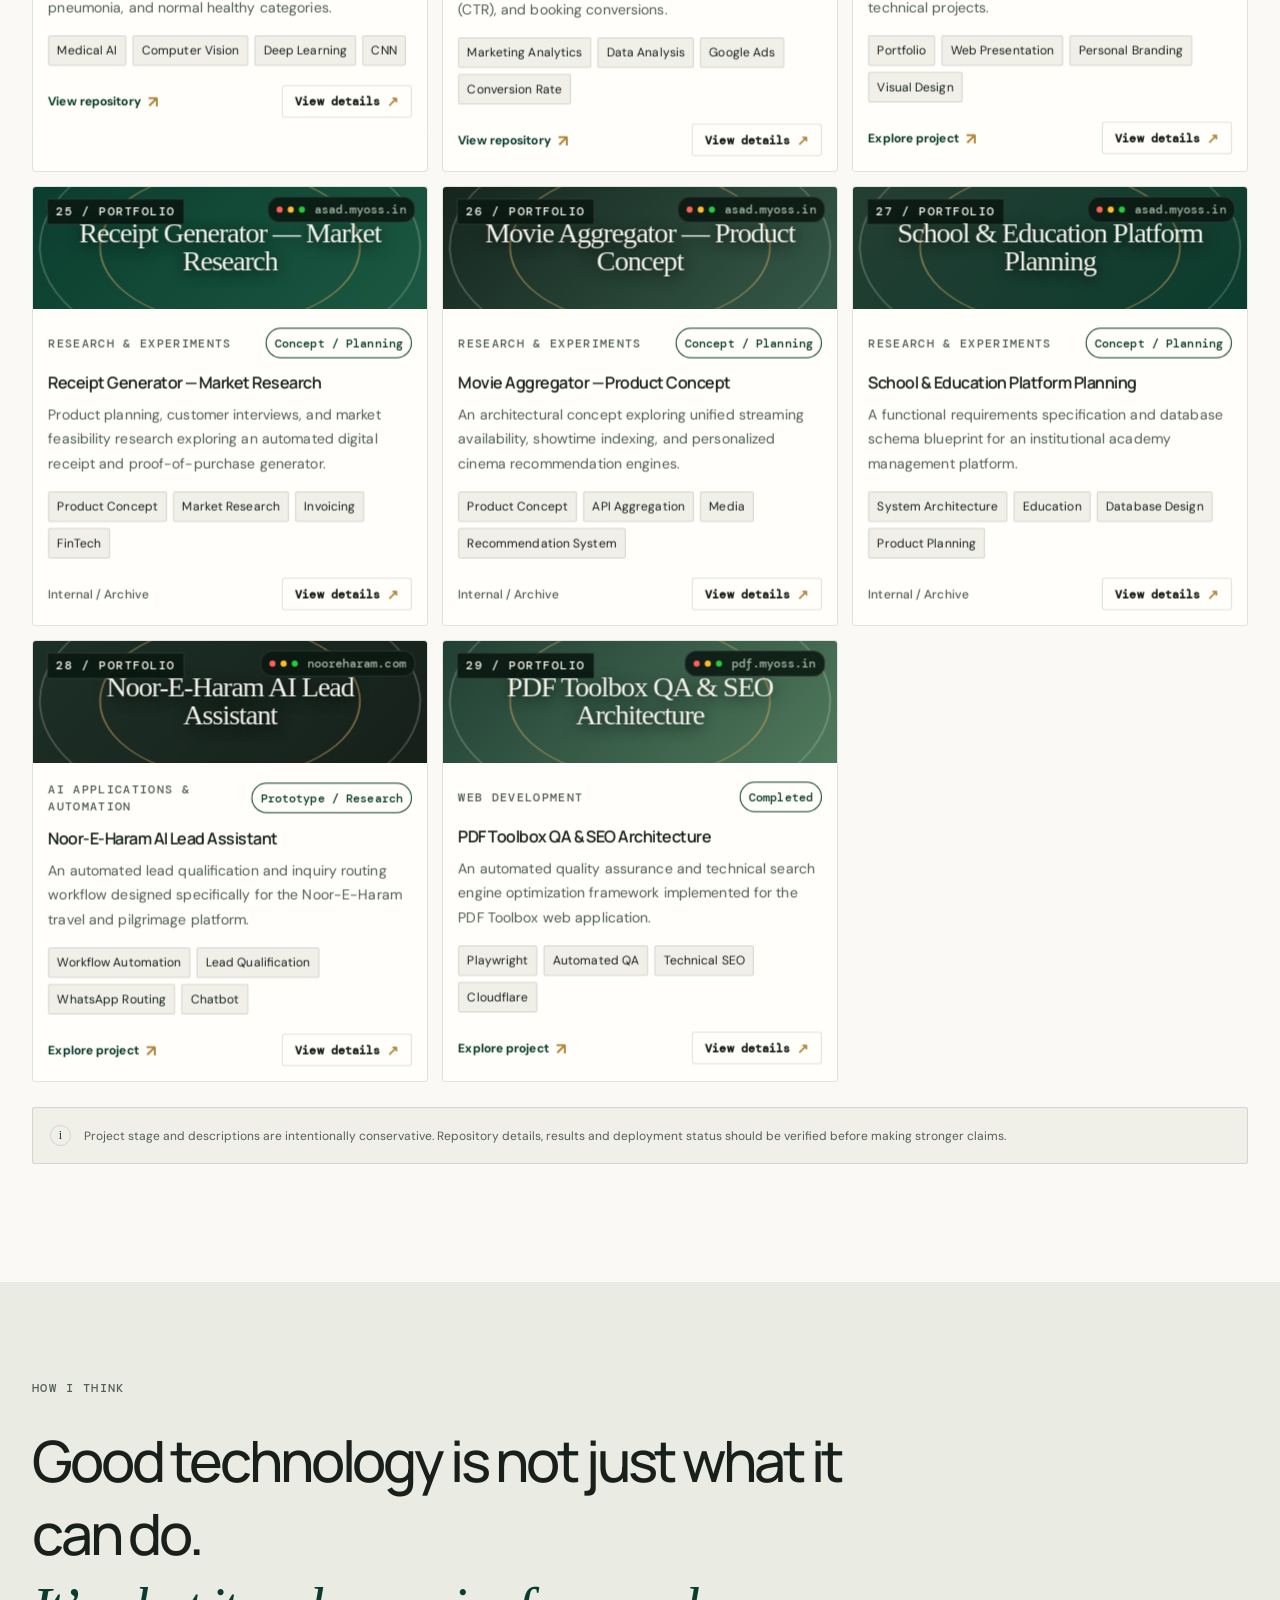
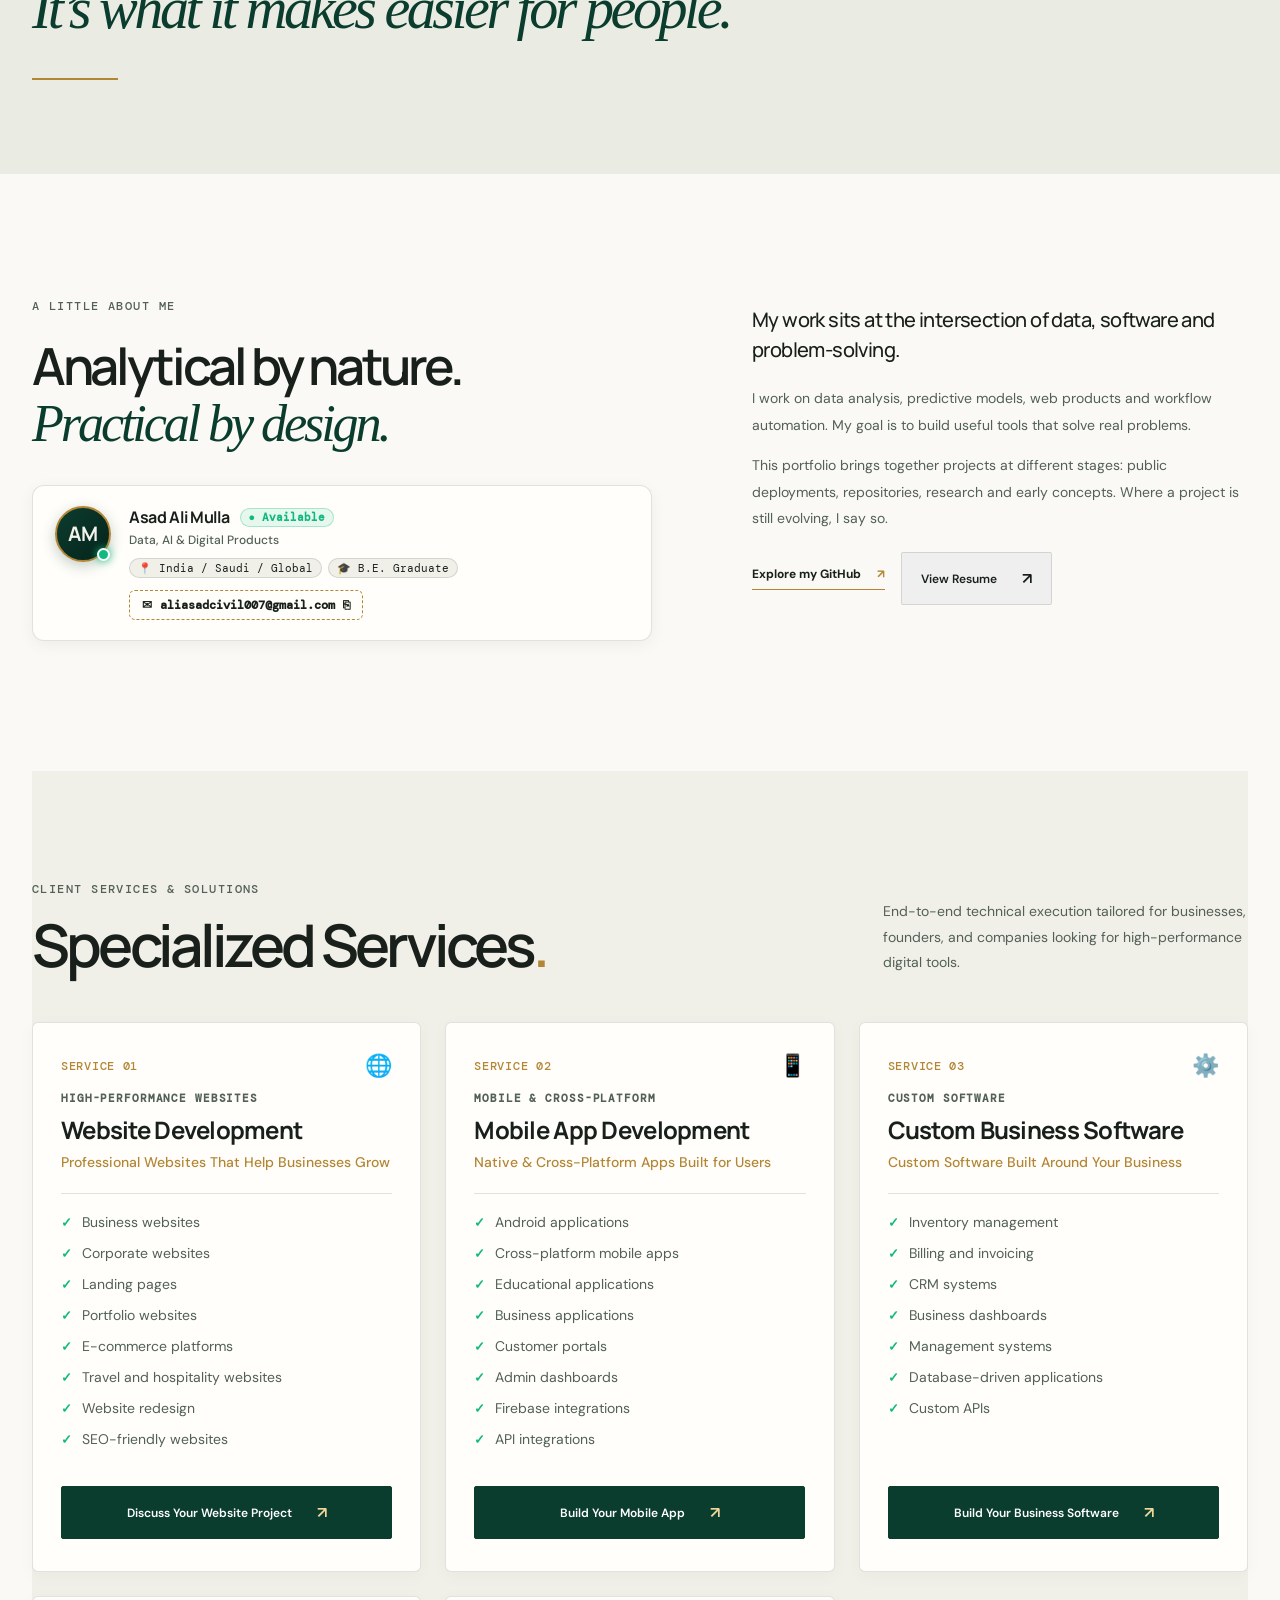
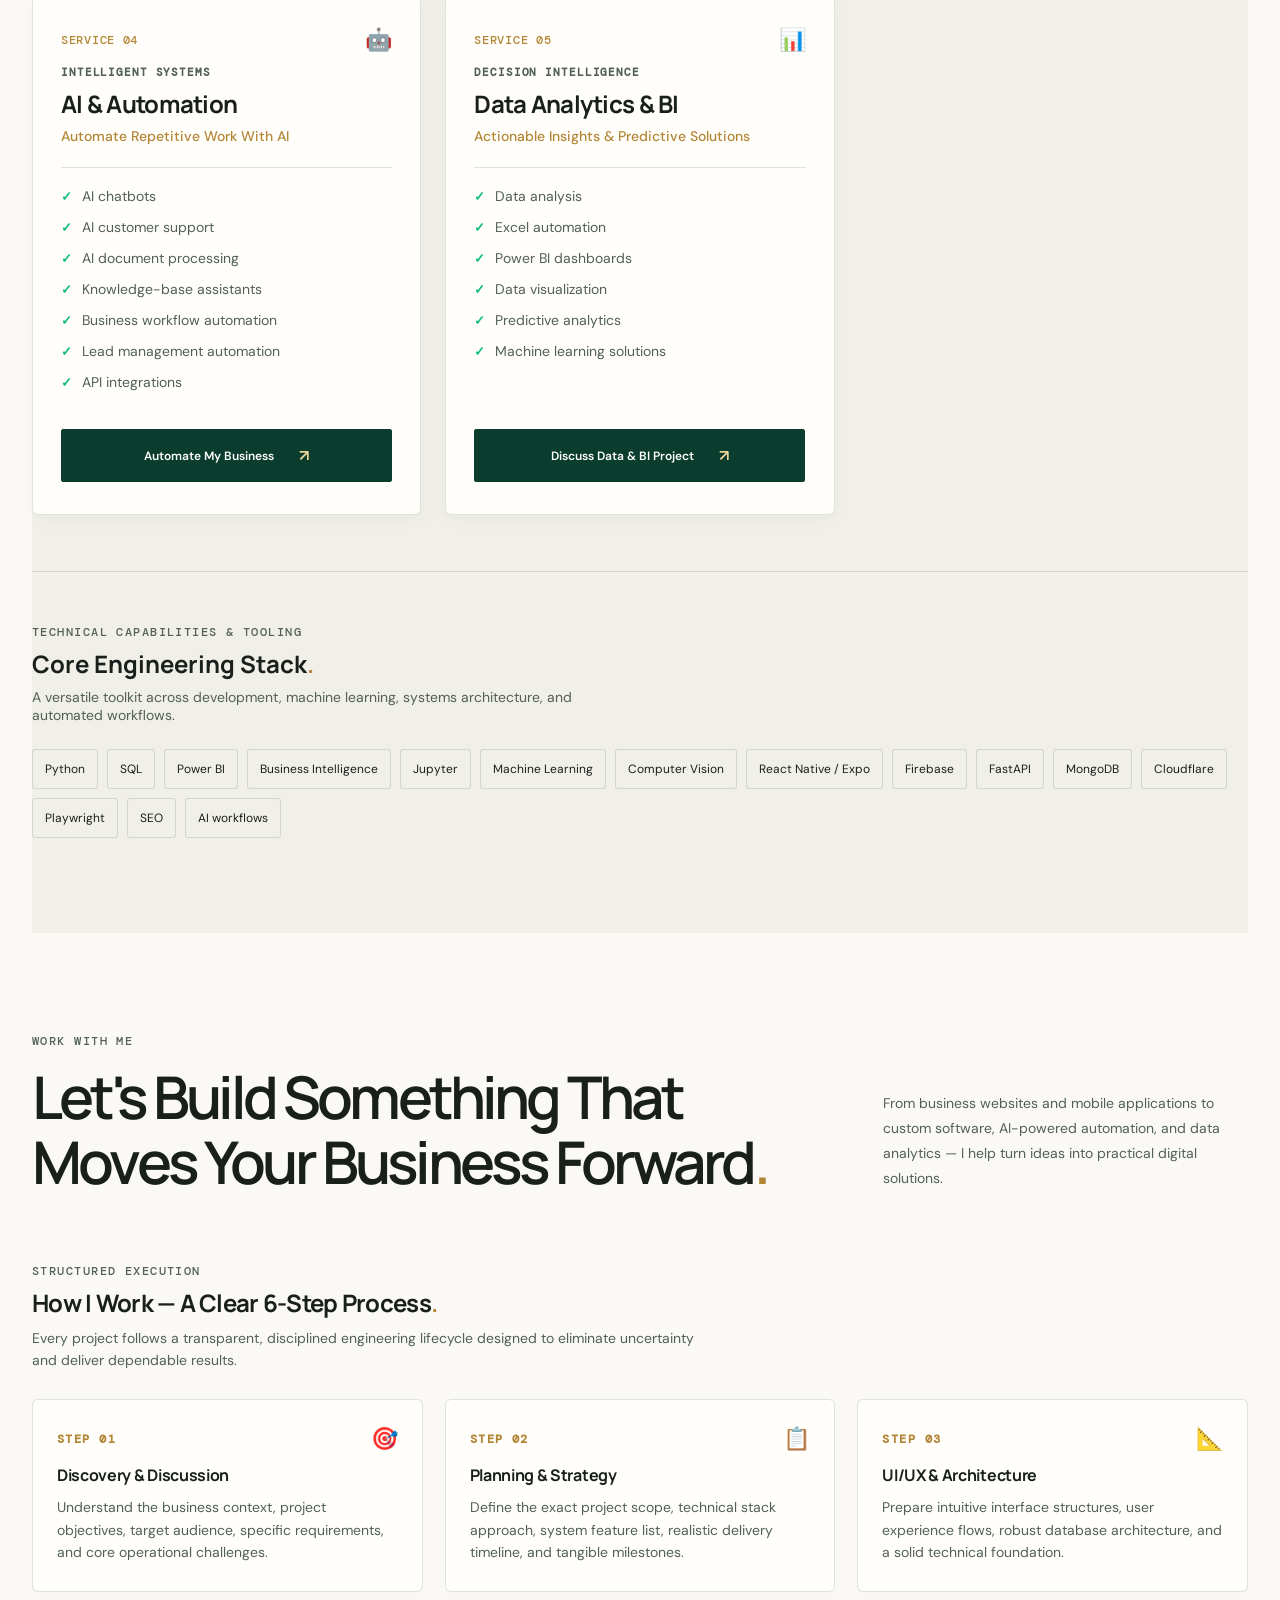
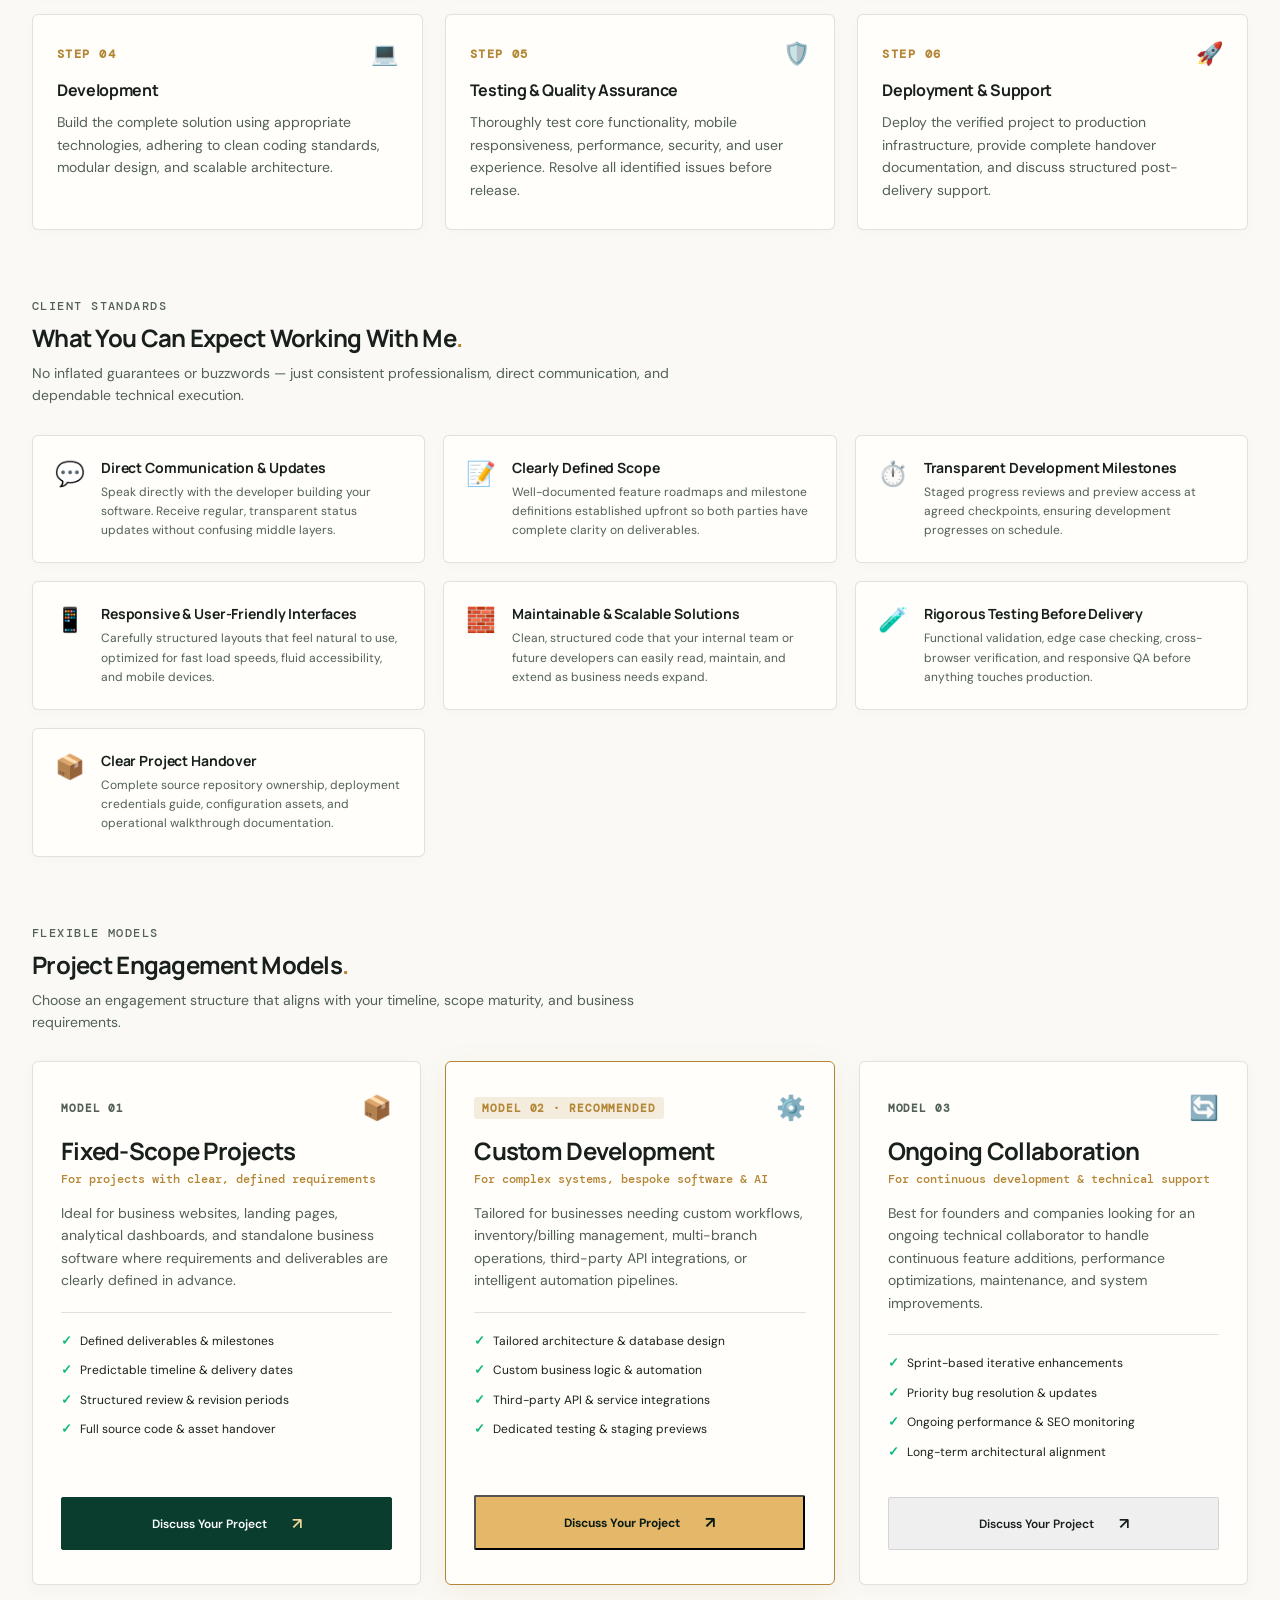
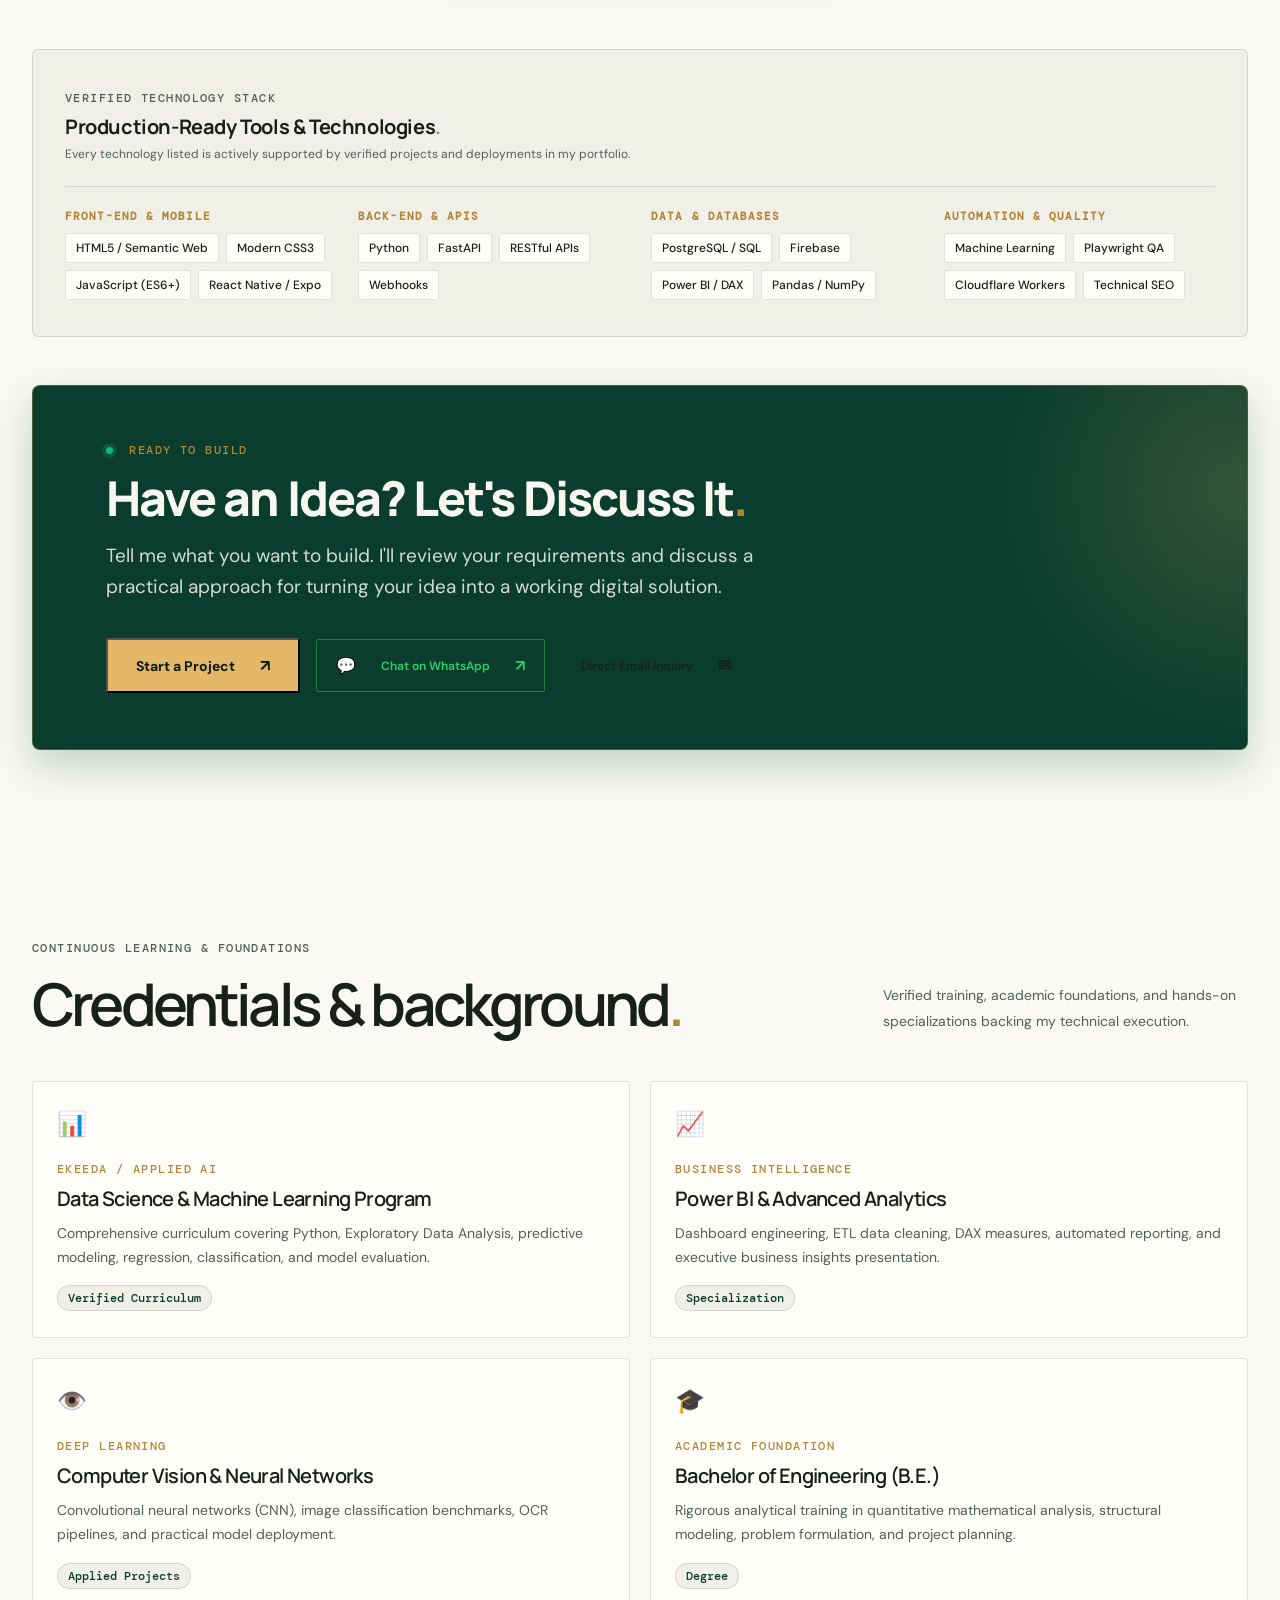
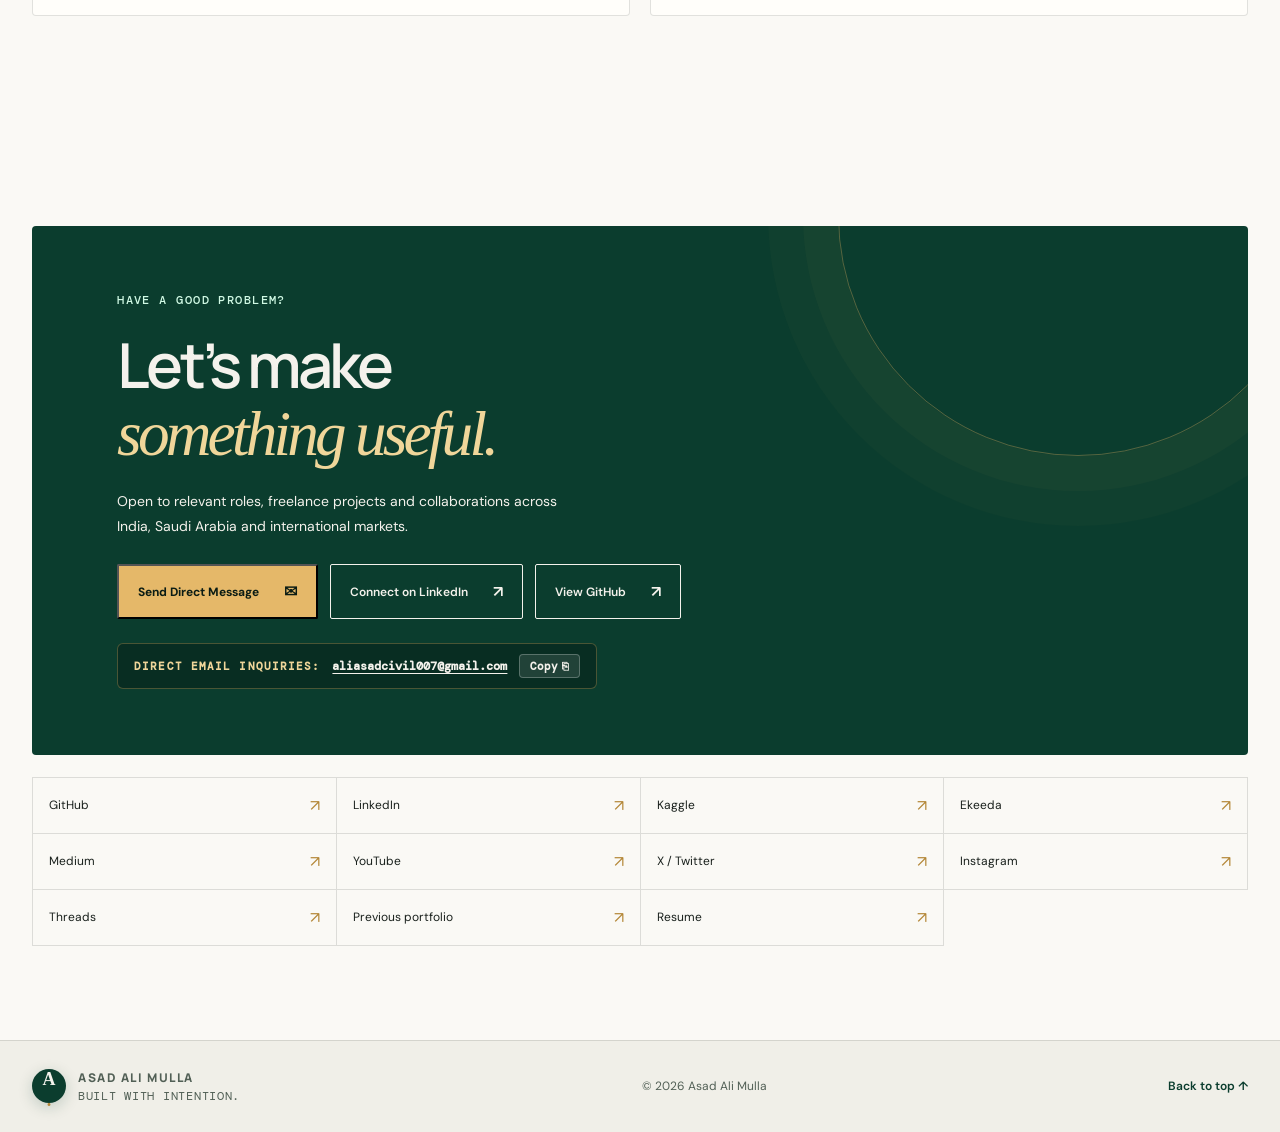
==== commit 14c80208: "Add premium Work With Me section: 6-step process, client expectations, 3 engagement models, verified" ====
--- a/index.html
+++ b/index.html
@@ -140,6 +140,7 @@
       <nav class="nav" aria-label="Main navigation">
         <a href="#work">Selected work</a>
         <a href="#services">Services</a>
+        <a href="#work-with-me">Work with me</a>
         <a href="#about">About</a>
         <a href="#credentials">Credentials</a>
         <a href="#connect">Connect</a>
@@ -406,40 +407,296 @@
       </div>
     </section>
 
-    <!-- Client Acquisition Section (Phase 4) -->
-    <section class="client-acquisition section-wrap reveal" id="start-project">
-      <div class="acquisition-banner">
+    <!-- ==========================================================================
+         Work With Me — Process, Expectations, Engagement & Conversion
+         ========================================================================== -->
+    <section class="work-with-me-section section-wrap" id="work-with-me">
+      <!-- 1. Section Header -->
+      <div class="section-heading reveal">
+        <div>
+          <div class="eyebrow">WORK WITH ME</div>
+          <h2>Let's Build Something That Moves Your Business Forward<span class="gold-dot">.</span></h2>
+        </div>
+        <p>From business websites and mobile applications to custom software, AI-powered automation, and data analytics — I help turn ideas into practical digital solutions.</p>
+      </div>
+
+      <!-- 2. How I Work — 6-Step Process -->
+      <div class="wwm-subblock reveal">
+        <div class="wwm-subblock-header">
+          <span class="eyebrow">STRUCTURED EXECUTION</span>
+          <h3 class="wwm-subheading">How I Work — A Clear 6-Step Process<span class="gold-dot">.</span></h3>
+          <p class="wwm-subdesc">Every project follows a transparent, disciplined engineering lifecycle designed to eliminate uncertainty and deliver dependable results.</p>
+        </div>
+
+        <div class="process-grid">
+          <article class="process-card">
+            <div class="process-card-top">
+              <span class="process-step-num">STEP 01</span>
+              <span class="process-icon" aria-hidden="true">🎯</span>
+            </div>
+            <h4 class="process-title">Discovery &amp; Discussion</h4>
+            <p class="process-desc">Understand the business context, project objectives, target audience, specific requirements, and core operational challenges.</p>
+          </article>
+
+          <article class="process-card">
+            <div class="process-card-top">
+              <span class="process-step-num">STEP 02</span>
+              <span class="process-icon" aria-hidden="true">📋</span>
+            </div>
+            <h4 class="process-title">Planning &amp; Strategy</h4>
+            <p class="process-desc">Define the exact project scope, technical stack approach, system feature list, realistic delivery timeline, and tangible milestones.</p>
+          </article>
+
+          <article class="process-card">
+            <div class="process-card-top">
+              <span class="process-step-num">STEP 03</span>
+              <span class="process-icon" aria-hidden="true">📐</span>
+            </div>
+            <h4 class="process-title">UI/UX &amp; Architecture</h4>
+            <p class="process-desc">Prepare intuitive interface structures, user experience flows, robust database architecture, and a solid technical foundation.</p>
+          </article>
+
+          <article class="process-card">
+            <div class="process-card-top">
+              <span class="process-step-num">STEP 04</span>
+              <span class="process-icon" aria-hidden="true">💻</span>
+            </div>
+            <h4 class="process-title">Development</h4>
+            <p class="process-desc">Build the complete solution using appropriate technologies, adhering to clean coding standards, modular design, and scalable architecture.</p>
+          </article>
+
+          <article class="process-card">
+            <div class="process-card-top">
+              <span class="process-step-num">STEP 05</span>
+              <span class="process-icon" aria-hidden="true">🛡️</span>
+            </div>
+            <h4 class="process-title">Testing &amp; Quality Assurance</h4>
+            <p class="process-desc">Thoroughly test core functionality, mobile responsiveness, performance, security, and user experience. Resolve all identified issues before release.</p>
+          </article>
+
+          <article class="process-card">
+            <div class="process-card-top">
+              <span class="process-step-num">STEP 06</span>
+              <span class="process-icon" aria-hidden="true">🚀</span>
+            </div>
+            <h4 class="process-title">Deployment &amp; Support</h4>
+            <p class="process-desc">Deploy the verified project to production infrastructure, provide complete handover documentation, and discuss structured post-delivery support.</p>
+          </article>
+        </div>
+      </div>
+
+      <!-- 3. What Clients Can Expect -->
+      <div class="wwm-subblock reveal">
+        <div class="wwm-subblock-header">
+          <span class="eyebrow">CLIENT STANDARDS</span>
+          <h3 class="wwm-subheading">What You Can Expect Working With Me<span class="gold-dot">.</span></h3>
+          <p class="wwm-subdesc">No inflated guarantees or buzzwords — just consistent professionalism, direct communication, and dependable technical execution.</p>
+        </div>
+
+        <div class="expectations-grid">
+          <div class="expectation-card">
+            <span class="expectation-icon" aria-hidden="true">💬</span>
+            <div class="expectation-content">
+              <h4>Direct Communication &amp; Updates</h4>
+              <p>Speak directly with the developer building your software. Receive regular, transparent status updates without confusing middle layers.</p>
+            </div>
+          </div>
+
+          <div class="expectation-card">
+            <span class="expectation-icon" aria-hidden="true">📝</span>
+            <div class="expectation-content">
+              <h4>Clearly Defined Scope</h4>
+              <p>Well-documented feature roadmaps and milestone definitions established upfront so both parties have complete clarity on deliverables.</p>
+            </div>
+          </div>
+
+          <div class="expectation-card">
+            <span class="expectation-icon" aria-hidden="true">⏱️</span>
+            <div class="expectation-content">
+              <h4>Transparent Development Milestones</h4>
+              <p>Staged progress reviews and preview access at agreed checkpoints, ensuring development progresses on schedule.</p>
+            </div>
+          </div>
+
+          <div class="expectation-card">
+            <span class="expectation-icon" aria-hidden="true">📱</span>
+            <div class="expectation-content">
+              <h4>Responsive &amp; User-Friendly Interfaces</h4>
+              <p>Carefully structured layouts that feel natural to use, optimized for fast load speeds, fluid accessibility, and mobile devices.</p>
+            </div>
+          </div>
+
+          <div class="expectation-card">
+            <span class="expectation-icon" aria-hidden="true">🧱</span>
+            <div class="expectation-content">
+              <h4>Maintainable &amp; Scalable Solutions</h4>
+              <p>Clean, structured code that your internal team or future developers can easily read, maintain, and extend as business needs expand.</p>
+            </div>
+          </div>
+
+          <div class="expectation-card">
+            <span class="expectation-icon" aria-hidden="true">🧪</span>
+            <div class="expectation-content">
+              <h4>Rigorous Testing Before Delivery</h4>
+              <p>Functional validation, edge case checking, cross-browser verification, and responsive QA before anything touches production.</p>
+            </div>
+          </div>
+
+          <div class="expectation-card">
+            <span class="expectation-icon" aria-hidden="true">📦</span>
+            <div class="expectation-content">
+              <h4>Clear Project Handover</h4>
+              <p>Complete source repository ownership, deployment credentials guide, configuration assets, and operational walkthrough documentation.</p>
+            </div>
+          </div>
+        </div>
+      </div>
+
+      <!-- 4. Project Engagement Models -->
+      <div class="wwm-subblock reveal">
+        <div class="wwm-subblock-header">
+          <span class="eyebrow">FLEXIBLE MODELS</span>
+          <h3 class="wwm-subheading">Project Engagement Models<span class="gold-dot">.</span></h3>
+          <p class="wwm-subdesc">Choose an engagement structure that aligns with your timeline, scope maturity, and business requirements.</p>
+        </div>
+
+        <div class="engagement-grid">
+          <article class="engagement-card">
+            <div class="engagement-header">
+              <span class="engagement-badge">MODEL 01</span>
+              <span class="engagement-icon" aria-hidden="true">📦</span>
+            </div>
+            <h4 class="engagement-title">Fixed-Scope Projects</h4>
+            <p class="engagement-subtitle">For projects with clear, defined requirements</p>
+            <p class="engagement-desc">Ideal for business websites, landing pages, analytical dashboards, and standalone business software where requirements and deliverables are clearly defined in advance.</p>
+            
+            <ul class="engagement-features">
+              <li><span class="feature-check" aria-hidden="true">✓</span> Defined deliverables &amp; milestones</li>
+              <li><span class="feature-check" aria-hidden="true">✓</span> Predictable timeline &amp; delivery dates</li>
+              <li><span class="feature-check" aria-hidden="true">✓</span> Structured review &amp; revision periods</li>
+              <li><span class="feature-check" aria-hidden="true">✓</span> Full source code &amp; asset handover</li>
+            </ul>
+
+            <div class="engagement-action">
+              <button class="button button-primary wwm-model-cta" type="button" data-model="Fixed-Scope Project">
+                Discuss Your Project <span aria-hidden="true">↗</span>
+              </button>
+            </div>
+          </article>
+
+          <article class="engagement-card engagement-featured">
+            <div class="engagement-header">
+              <span class="engagement-badge badge-featured">MODEL 02 · RECOMMENDED</span>
+              <span class="engagement-icon" aria-hidden="true">⚙️</span>
+            </div>
+            <h4 class="engagement-title">Custom Development</h4>
+            <p class="engagement-subtitle">For complex systems, bespoke software &amp; AI</p>
+            <p class="engagement-desc">Tailored for businesses needing custom workflows, inventory/billing management, multi-branch operations, third-party API integrations, or intelligent automation pipelines.</p>
+            
+            <ul class="engagement-features">
+              <li><span class="feature-check" aria-hidden="true">✓</span> Tailored architecture &amp; database design</li>
+              <li><span class="feature-check" aria-hidden="true">✓</span> Custom business logic &amp; automation</li>
+              <li><span class="feature-check" aria-hidden="true">✓</span> Third-party API &amp; service integrations</li>
+              <li><span class="feature-check" aria-hidden="true">✓</span> Dedicated testing &amp; staging previews</li>
+            </ul>
+
+            <div class="engagement-action">
+              <button class="button button-gold wwm-model-cta" type="button" data-model="Custom Development">
+                Discuss Your Project <span aria-hidden="true">↗</span>
+              </button>
+            </div>
+          </article>
+
+          <article class="engagement-card">
+            <div class="engagement-header">
+              <span class="engagement-badge">MODEL 03</span>
+              <span class="engagement-icon" aria-hidden="true">🔄</span>
+            </div>
+            <h4 class="engagement-title">Ongoing Collaboration</h4>
+            <p class="engagement-subtitle">For continuous development &amp; technical support</p>
+            <p class="engagement-desc">Best for founders and companies looking for an ongoing technical collaborator to handle continuous feature additions, performance optimizations, maintenance, and system improvements.</p>
+            
+            <ul class="engagement-features">
+              <li><span class="feature-check" aria-hidden="true">✓</span> Sprint-based iterative enhancements</li>
+              <li><span class="feature-check" aria-hidden="true">✓</span> Priority bug resolution &amp; updates</li>
+              <li><span class="feature-check" aria-hidden="true">✓</span> Ongoing performance &amp; SEO monitoring</li>
+              <li><span class="feature-check" aria-hidden="true">✓</span> Long-term architectural alignment</li>
+            </ul>
+
+            <div class="engagement-action">
+              <button class="button button-quiet wwm-model-cta" type="button" data-model="Ongoing Collaboration">
+                Discuss Your Project <span aria-hidden="true">↗</span>
+              </button>
+            </div>
+          </article>
+        </div>
+      </div>
+
+      <!-- 5. Technology & Verified Expertise Strip -->
+      <div class="wwm-tech-strip reveal">
+        <div class="tech-strip-header">
+          <span class="eyebrow">VERIFIED TECHNOLOGY STACK</span>
+          <h4>Production-Ready Tools &amp; Technologies<span class="gold-dot">.</span></h4>
+          <p>Every technology listed is actively supported by verified projects and deployments in my portfolio.</p>
+        </div>
+        <div class="tech-badge-cluster">
+          <div class="tech-cluster-group">
+            <span class="cluster-label">Front-End &amp; Mobile</span>
+            <div class="cluster-tags">
+              <span class="tech-tag">HTML5 / Semantic Web</span>
+              <span class="tech-tag">Modern CSS3</span>
+              <span class="tech-tag">JavaScript (ES6+)</span>
+              <span class="tech-tag">React Native / Expo</span>
+            </div>
+          </div>
+          <div class="tech-cluster-group">
+            <span class="cluster-label">Back-End &amp; APIs</span>
+            <div class="cluster-tags">
+              <span class="tech-tag">Python</span>
+              <span class="tech-tag">FastAPI</span>
+              <span class="tech-tag">RESTful APIs</span>
+              <span class="tech-tag">Webhooks</span>
+            </div>
+          </div>
+          <div class="tech-cluster-group">
+            <span class="cluster-label">Data &amp; Databases</span>
+            <div class="cluster-tags">
+              <span class="tech-tag">PostgreSQL / SQL</span>
+              <span class="tech-tag">Firebase</span>
+              <span class="tech-tag">Power BI / DAX</span>
+              <span class="tech-tag">Pandas / NumPy</span>
+            </div>
+          </div>
+          <div class="tech-cluster-group">
+            <span class="cluster-label">Automation &amp; Quality</span>
+            <div class="cluster-tags">
+              <span class="tech-tag">Machine Learning</span>
+              <span class="tech-tag">Playwright QA</span>
+              <span class="tech-tag">Cloudflare Workers</span>
+              <span class="tech-tag">Technical SEO</span>
+            </div>
+          </div>
+        </div>
+      </div>
+
+      <!-- 6. Strong Conversion CTA Banner -->
+      <div class="acquisition-banner wwm-conversion-banner reveal" id="start-project">
         <div class="acquisition-glow" aria-hidden="true"></div>
         <div class="acquisition-content">
-          <div class="eyebrow"><span class="status-dot"></span> NOW ACCEPTING CLIENT PROJECTS</div>
-          <h2 class="acquisition-title">Have a Business Idea? Let’s Build It<span class="gold-dot">.</span></h2>
+          <div class="eyebrow"><span class="status-dot"></span> READY TO BUILD</div>
+          <h3 class="acquisition-title">Have an Idea? Let's Discuss It<span class="gold-dot">.</span></h3>
           <p class="acquisition-subtitle">
-            Whether you need a professional website, a custom business application, or AI-powered automation, I can help turn your idea into a practical digital solution.
+            Tell me what you want to build. I'll review your requirements and discuss a practical approach for turning your idea into a working digital solution.
           </p>
           
-          <div class="acquisition-triad">
-            <div class="triad-item">
-              <span class="triad-num">01</span>
-              <h4>Website Development</h4>
-              <p>High-conversion, SEO-ready web platforms built to attract and convert customers.</p>
-            </div>
-            <div class="triad-item">
-              <span class="triad-num">02</span>
-              <h4>Custom Software</h4>
-              <p>Tailored inventory tracking, billing management, and cross-platform apps.</p>
-            </div>
-            <div class="triad-item">
-              <span class="triad-num">03</span>
-              <h4>AI Automation</h4>
-              <p>Smart chatbots, WhatsApp bots, and automated business workflows.</p>
-            </div>
-          </div>
-
           <div class="acquisition-actions">
             <button class="button button-gold acquisition-cta-btn" id="acquisition-start-btn" type="button">
               Start a Project <span aria-hidden="true">↗</span>
             </button>
-            <a class="button button-border" href="mailto:aliasadcivil007@gmail.com">
+            <a class="button button-border wwm-wa-action" href="https://wa.me/919137330084?text=Hi%20Asad,%20I%20have%20a%20project%20idea%20and%20would%20like%20to%20discuss%20working%20together..." target="_blank" rel="noopener noreferrer">
+              <span class="wa-icon" aria-hidden="true">💬</span> Chat on WhatsApp <span aria-hidden="true">↗</span>
+            </a>
+            <a class="button button-quiet" href="mailto:aliasadcivil007@gmail.com">
               Direct Email Inquiry <span aria-hidden="true">✉</span>
             </a>
           </div>
--- a/assets/styles.css
+++ b/assets/styles.css
@@ -1156,6 +1156,381 @@
 }
 
 /* ==========================================================================
+   Work With Me Section (Process, Expectations, Engagement & Tech Strip)
+   ========================================================================== */
+.work-with-me-section {
+  padding: 100px 0 90px;
+}
+
+.wwm-subblock {
+  margin-top: 64px;
+}
+
+.wwm-subblock-header {
+  margin-bottom: 28px;
+}
+
+.wwm-subheading {
+  font: 700 var(--heading-md) var(--display);
+  letter-spacing: -0.03em;
+  margin: 6px 0 8px;
+  color: var(--ink);
+}
+
+.wwm-subdesc {
+  font-size: var(--text-sm);
+  color: var(--muted);
+  line-height: 1.6;
+  margin: 0;
+  max-width: 680px;
+}
+
+/* 6-Step Process Cards */
+.process-grid {
+  display: grid;
+  grid-template-columns: repeat(3, 1fr);
+  gap: 22px;
+}
+
+.process-card {
+  display: flex;
+  flex-direction: column;
+  background: var(--card-bg);
+  border: 1px solid var(--line);
+  border-radius: 6px;
+  padding: 28px 24px;
+  position: relative;
+  transition: transform 0.28s ease, border-color 0.28s ease, box-shadow 0.28s ease;
+  box-shadow: 0 4px 18px rgba(0, 0, 0, 0.02);
+}
+
+:root[data-theme="dark"] .process-card {
+  background: rgba(15, 23, 20, 0.65);
+  box-shadow: 0 6px 24px rgba(0, 0, 0, 0.25);
+}
+
+.process-card:hover {
+  transform: translateY(-4px);
+  border-color: var(--gold);
+  box-shadow: 0 12px 28px rgba(179, 134, 54, 0.09);
+}
+
+:root[data-theme="dark"] .process-card:hover {
+  box-shadow: 0 12px 32px rgba(229, 184, 105, 0.1);
+}
+
+.process-card-top {
+  display: flex;
+  align-items: center;
+  justify-content: space-between;
+  margin-bottom: 14px;
+}
+
+.process-step-num {
+  font: 700 var(--text-xs) var(--mono);
+  color: var(--gold);
+  letter-spacing: 0.12em;
+}
+
+.process-icon {
+  font-size: 22px;
+  line-height: 1;
+}
+
+.process-title {
+  font: 700 var(--text-base) var(--display);
+  color: var(--ink);
+  margin: 0 0 10px;
+  letter-spacing: -0.02em;
+}
+
+.process-desc {
+  font-size: var(--text-sm);
+  line-height: 1.6;
+  color: var(--muted);
+  margin: 0;
+}
+
+/* What Clients Can Expect */
+.expectations-grid {
+  display: grid;
+  grid-template-columns: repeat(auto-fit, minmax(300px, 1fr));
+  gap: 18px;
+}
+
+.expectation-card {
+  display: flex;
+  gap: 16px;
+  align-items: flex-start;
+  background: var(--card-bg);
+  border: 1px solid var(--line);
+  border-radius: 6px;
+  padding: 22px 22px;
+  transition: transform 0.25s ease, border-color 0.25s ease, box-shadow 0.25s ease;
+  box-shadow: 0 3px 14px rgba(0, 0, 0, 0.02);
+}
+
+:root[data-theme="dark"] .expectation-card {
+  background: rgba(15, 23, 20, 0.65);
+  box-shadow: 0 4px 18px rgba(0, 0, 0, 0.22);
+}
+
+.expectation-card:hover {
+  transform: translateY(-3px);
+  border-color: var(--gold);
+  box-shadow: 0 8px 24px rgba(11, 61, 46, 0.06);
+}
+
+:root[data-theme="dark"] .expectation-card:hover {
+  box-shadow: 0 8px 24px rgba(229, 184, 105, 0.08);
+}
+
+.expectation-icon {
+  font-size: 24px;
+  line-height: 1.2;
+  flex-shrink: 0;
+  margin-top: 2px;
+}
+
+.expectation-content h4 {
+  font: 700 var(--text-sm) var(--display);
+  color: var(--ink);
+  margin: 0 0 6px;
+  letter-spacing: -0.01em;
+}
+
+.expectation-content p {
+  font-size: var(--text-xs);
+  line-height: 1.6;
+  color: var(--muted);
+  margin: 0;
+}
+
+/* Project Engagement Models */
+.engagement-grid {
+  display: grid;
+  grid-template-columns: repeat(3, 1fr);
+  gap: 24px;
+}
+
+.engagement-card {
+  display: flex;
+  flex-direction: column;
+  background: var(--card-bg);
+  border: 1px solid var(--line);
+  border-radius: 6px;
+  padding: 34px 28px;
+  position: relative;
+  transition: transform 0.28s ease, border-color 0.28s ease, box-shadow 0.28s ease;
+  box-shadow: 0 4px 18px rgba(0, 0, 0, 0.03);
+}
+
+:root[data-theme="dark"] .engagement-card {
+  background: rgba(15, 23, 20, 0.65);
+  box-shadow: 0 6px 24px rgba(0, 0, 0, 0.25);
+}
+
+.engagement-card:hover {
+  transform: translateY(-4px);
+  border-color: var(--gold);
+  box-shadow: 0 12px 30px rgba(11, 61, 46, 0.08);
+}
+
+:root[data-theme="dark"] .engagement-card:hover {
+  box-shadow: 0 12px 32px rgba(229, 184, 105, 0.1);
+}
+
+.engagement-featured {
+  border-color: var(--gold);
+  box-shadow: 0 8px 30px rgba(179, 134, 54, 0.1);
+}
+
+:root[data-theme="dark"] .engagement-featured {
+  border-color: rgba(229, 184, 105, 0.55);
+  box-shadow: 0 8px 32px rgba(229, 184, 105, 0.12);
+}
+
+.engagement-header {
+  display: flex;
+  align-items: center;
+  justify-content: space-between;
+  margin-bottom: 14px;
+}
+
+.engagement-badge {
+  font: 600 11px var(--mono);
+  color: var(--muted);
+  letter-spacing: 0.08em;
+  text-transform: uppercase;
+}
+
+.badge-featured {
+  background: rgba(179, 134, 54, 0.14);
+  color: var(--gold);
+  padding: 4px 8px;
+  border-radius: 3px;
+  font-weight: 700;
+}
+
+:root[data-theme="dark"] .badge-featured {
+  background: rgba(229, 184, 105, 0.18);
+  color: var(--gold);
+}
+
+.engagement-icon {
+  font-size: 24px;
+  line-height: 1;
+}
+
+.engagement-title {
+  font: 700 var(--heading-md) var(--display);
+  letter-spacing: -0.03em;
+  margin: 0 0 4px;
+  color: var(--ink);
+}
+
+.engagement-subtitle {
+  font: 500 var(--text-xs) var(--mono);
+  color: var(--gold);
+  margin: 0 0 14px;
+  line-height: 1.4;
+}
+
+.engagement-desc {
+  font-size: var(--text-sm);
+  color: var(--muted);
+  line-height: 1.6;
+  margin: 0 0 20px;
+}
+
+.engagement-features {
+  list-style: none;
+  padding: 0;
+  margin: 0 0 28px;
+  border-top: 1px solid var(--line);
+  padding-top: 18px;
+  display: flex;
+  flex-direction: column;
+  gap: 10px;
+}
+
+.engagement-features li {
+  font-size: var(--text-xs);
+  color: var(--ink);
+  display: flex;
+  align-items: baseline;
+  gap: 8px;
+  line-height: 1.5;
+}
+
+.engagement-action {
+  margin-top: auto;
+  padding-top: 8px;
+}
+
+.wwm-model-cta {
+  width: 100%;
+  justify-content: center;
+  text-align: center;
+}
+
+/* Technology Strip */
+.wwm-tech-strip {
+  background: var(--tag-bg);
+  border: 1px solid var(--line);
+  border-radius: 6px;
+  padding: 36px 32px;
+  margin-top: 64px;
+  margin-bottom: 48px;
+}
+
+:root[data-theme="dark"] .wwm-tech-strip {
+  background: rgba(15, 23, 20, 0.55);
+}
+
+.tech-strip-header h4 {
+  font: 700 var(--heading-sm) var(--display);
+  letter-spacing: -0.02em;
+  margin: 6px 0 6px;
+  color: var(--ink);
+}
+
+.tech-strip-header p {
+  font-size: var(--text-xs);
+  color: var(--muted);
+  margin: 0;
+}
+
+.tech-badge-cluster {
+  display: grid;
+  grid-template-columns: repeat(auto-fit, minmax(230px, 1fr));
+  gap: 22px;
+  margin-top: 24px;
+  border-top: 1px solid var(--line);
+  padding-top: 22px;
+}
+
+.tech-cluster-group {
+  display: flex;
+  flex-direction: column;
+  gap: 10px;
+}
+
+.cluster-label {
+  font: 700 11px var(--mono);
+  letter-spacing: 0.1em;
+  text-transform: uppercase;
+  color: var(--gold);
+}
+
+.cluster-tags {
+  display: flex;
+  flex-wrap: wrap;
+  gap: 7px;
+}
+
+.tech-tag {
+  background: var(--card-bg);
+  border: 1px solid var(--line);
+  border-radius: 3px;
+  padding: 6px 10px;
+  font: 500 var(--text-xs) var(--sans);
+  color: var(--ink);
+  transition: border-color 0.2s ease, transform 0.2s ease;
+}
+
+.tech-tag:hover {
+  border-color: var(--gold);
+  transform: translateY(-1px);
+}
+
+/* Work With Me Conversion Banner Overrides */
+.wwm-conversion-banner {
+  margin-top: 20px;
+}
+
+.wwm-wa-action {
+  color: #25d366 !important;
+  border-color: rgba(37, 211, 102, 0.45) !important;
+}
+
+.wwm-wa-action:hover {
+  background: #25d366 !important;
+  color: #0b1c14 !important;
+  border-color: #25d366 !important;
+}
+
+:root[data-theme="dark"] .wwm-wa-action {
+  color: #34d399 !important;
+  border-color: rgba(52, 211, 153, 0.45) !important;
+}
+
+:root[data-theme="dark"] .wwm-wa-action:hover {
+  background: #10b981 !important;
+  color: #05140d !important;
+}
+
+/* ==========================================================================
    Client Acquisition Section ("Have a Business Idea? Let's Build It.")
    ========================================================================== */
 .client-acquisition {
@@ -2233,6 +2608,8 @@
   .social-grid { grid-template-columns: repeat(3, 1fr); }
   .stats-grid { grid-template-columns: repeat(2, 1fr); }
   .credentials-grid { grid-template-columns: 1fr; }
+  .process-grid { grid-template-columns: repeat(2, 1fr); gap: 16px; }
+  .engagement-grid { grid-template-columns: 1fr; gap: 20px; }
 }
 
 @media (max-width: 650px) {
@@ -2318,6 +2695,13 @@
   .services-section { padding: 75px 0; }
   .services-grid { grid-template-columns: 1fr; gap: 16px; margin-bottom: 36px; }
   .service-card { padding: 24px 20px; }
+  .work-with-me-section { padding: 75px 0; }
+  .wwm-subblock { margin-top: 48px; }
+  .process-grid { grid-template-columns: 1fr; gap: 14px; }
+  .expectations-grid { grid-template-columns: 1fr; gap: 12px; }
+  .engagement-card { padding: 26px 20px; }
+  .wwm-tech-strip { padding: 26px 20px; margin-top: 48px; margin-bottom: 36px; }
+  .tech-badge-cluster { grid-template-columns: 1fr; gap: 18px; }
   .client-acquisition { padding-top: 40px; padding-bottom: 50px; }
   .acquisition-banner { padding: 36px 20px; }
   .acquisition-triad { grid-template-columns: 1fr; gap: 18px; margin-bottom: 26px; }
@@ -2365,7 +2749,10 @@
 .credential-card,
 .stat-card,
 .expertise-card,
-.service-card {
+.service-card,
+.process-card,
+.expectation-card,
+.engagement-card {
   position: relative;
   overflow: hidden;
 }
@@ -2373,7 +2760,10 @@
 .credential-card::before,
 .stat-card::before,
 .expertise-card::before,
-.service-card::before {
+.service-card::before,
+.process-card::before,
+.expectation-card::before,
+.engagement-card::before {
   content: "";
   position: absolute;
   top: 0;
@@ -2391,14 +2781,20 @@
 :root[data-theme="dark"] .credential-card::before,
 :root[data-theme="dark"] .stat-card::before,
 :root[data-theme="dark"] .expertise-card::before,
-:root[data-theme="dark"] .service-card::before {
+:root[data-theme="dark"] .service-card::before,
+:root[data-theme="dark"] .process-card::before,
+:root[data-theme="dark"] .expectation-card::before,
+:root[data-theme="dark"] .engagement-card::before {
   background: radial-gradient(400px circle at var(--mouse-x, -500px) var(--mouse-y, -500px), rgba(229, 184, 105, 0.12), rgba(52, 211, 153, 0.04), transparent 70%);
 }
 .project-card:hover::before,
 .credential-card:hover::before,
 .stat-card:hover::before,
 .expertise-card:hover::before,
-.service-card:hover::before {
+.service-card:hover::before,
+.process-card:hover::before,
+.expectation-card:hover::before,
+.engagement-card:hover::before {
   opacity: 1;
 }
 
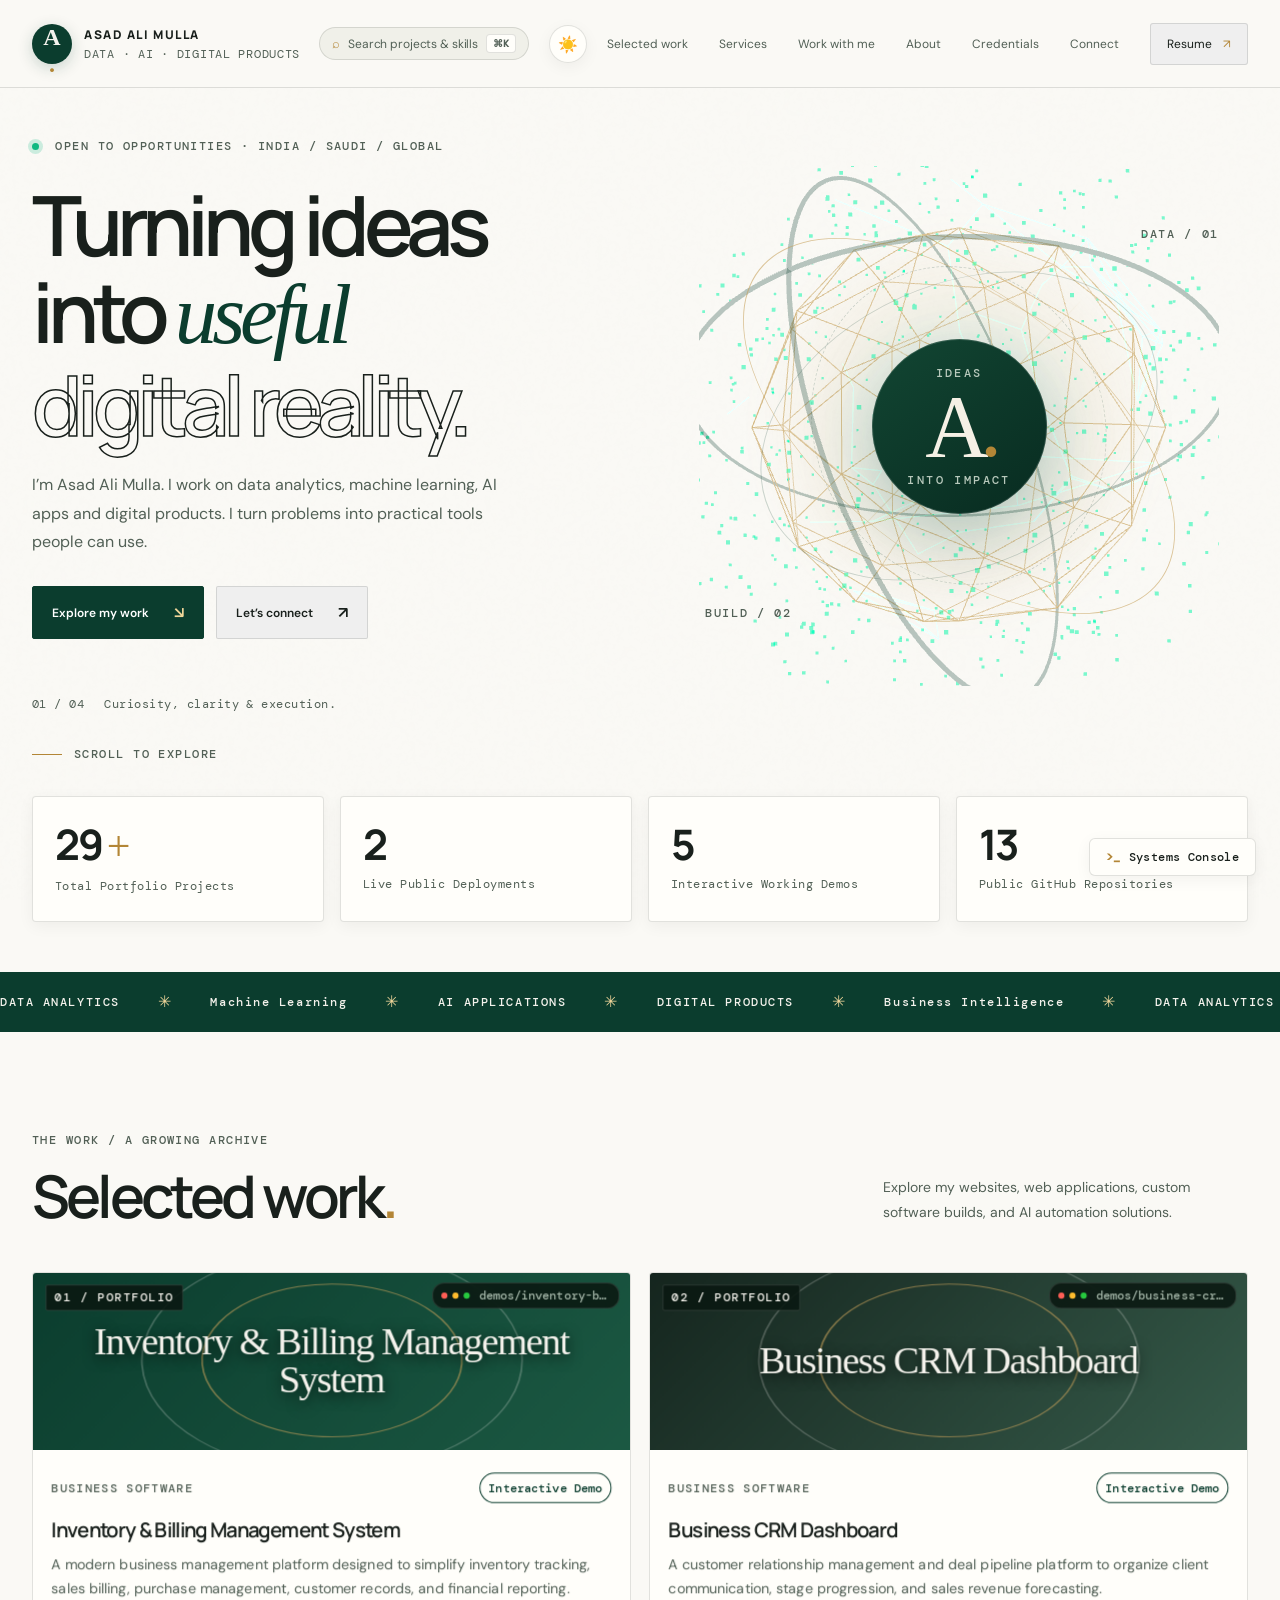
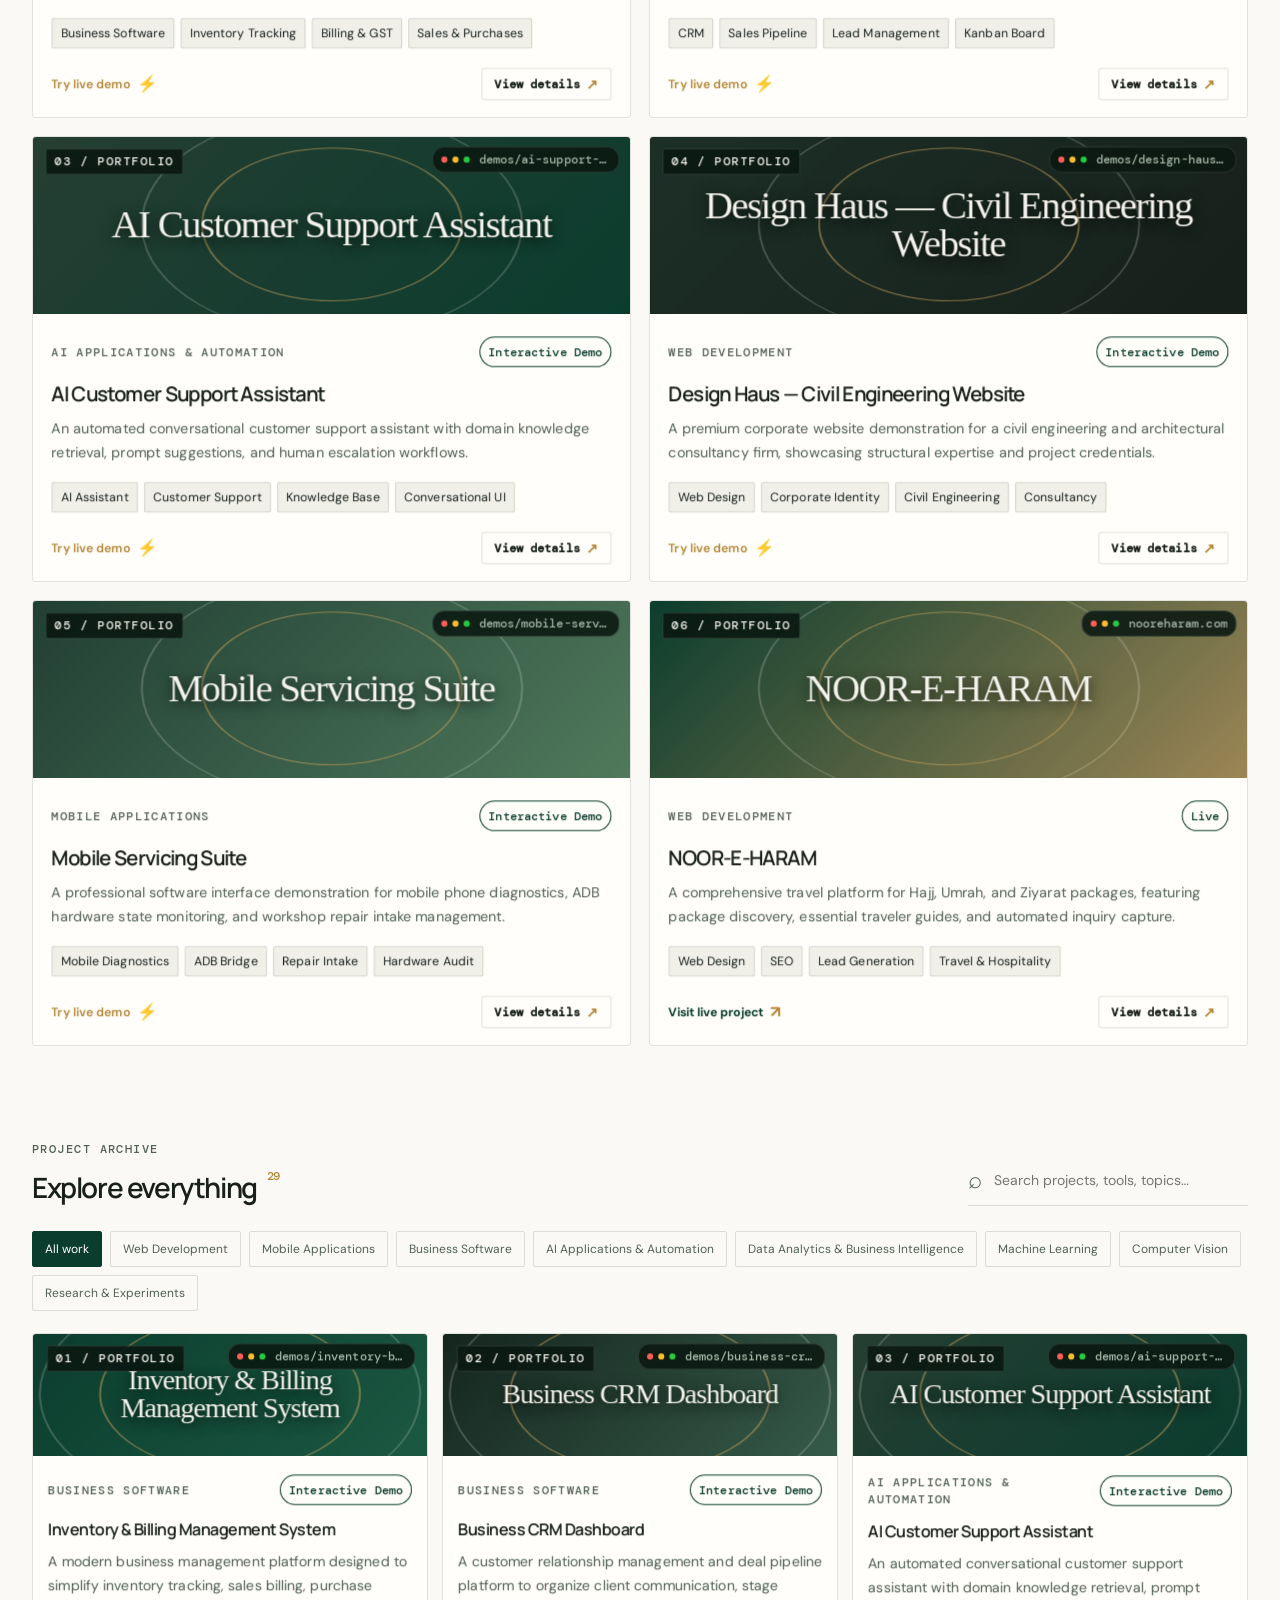
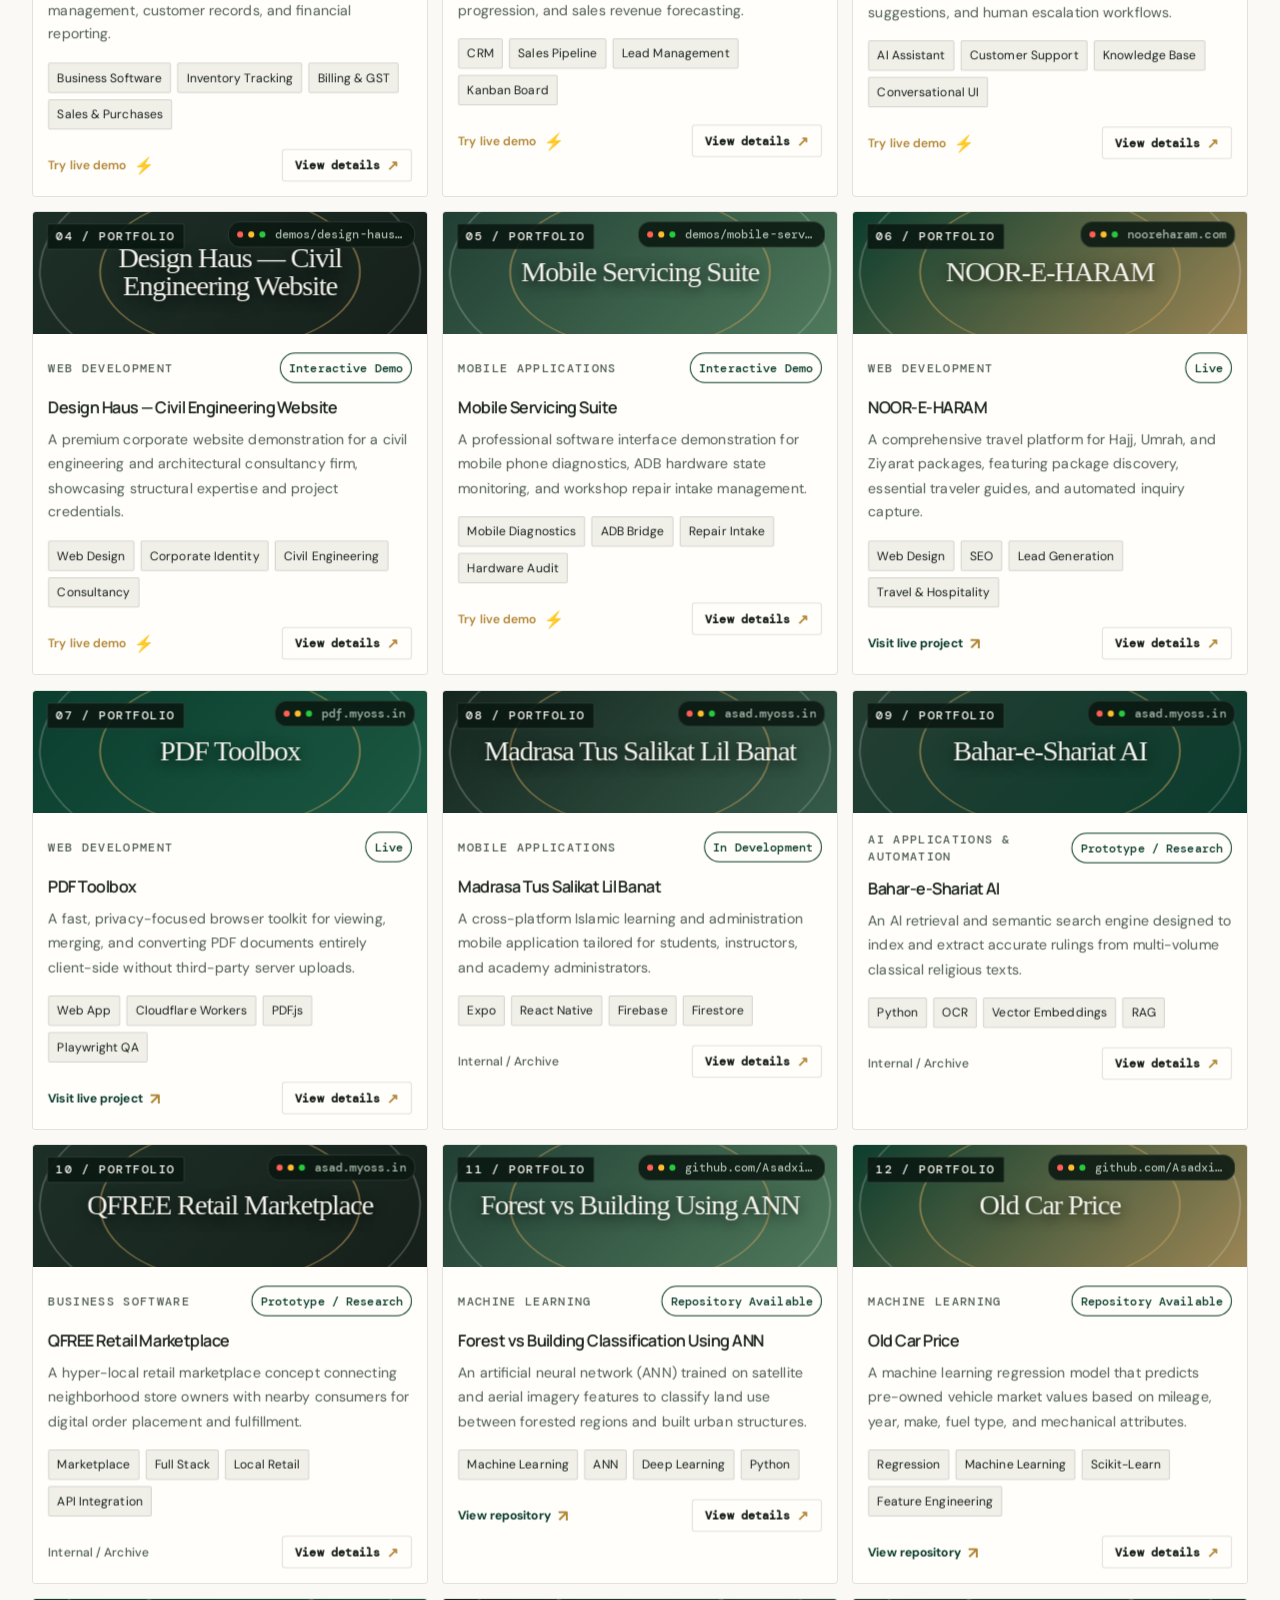
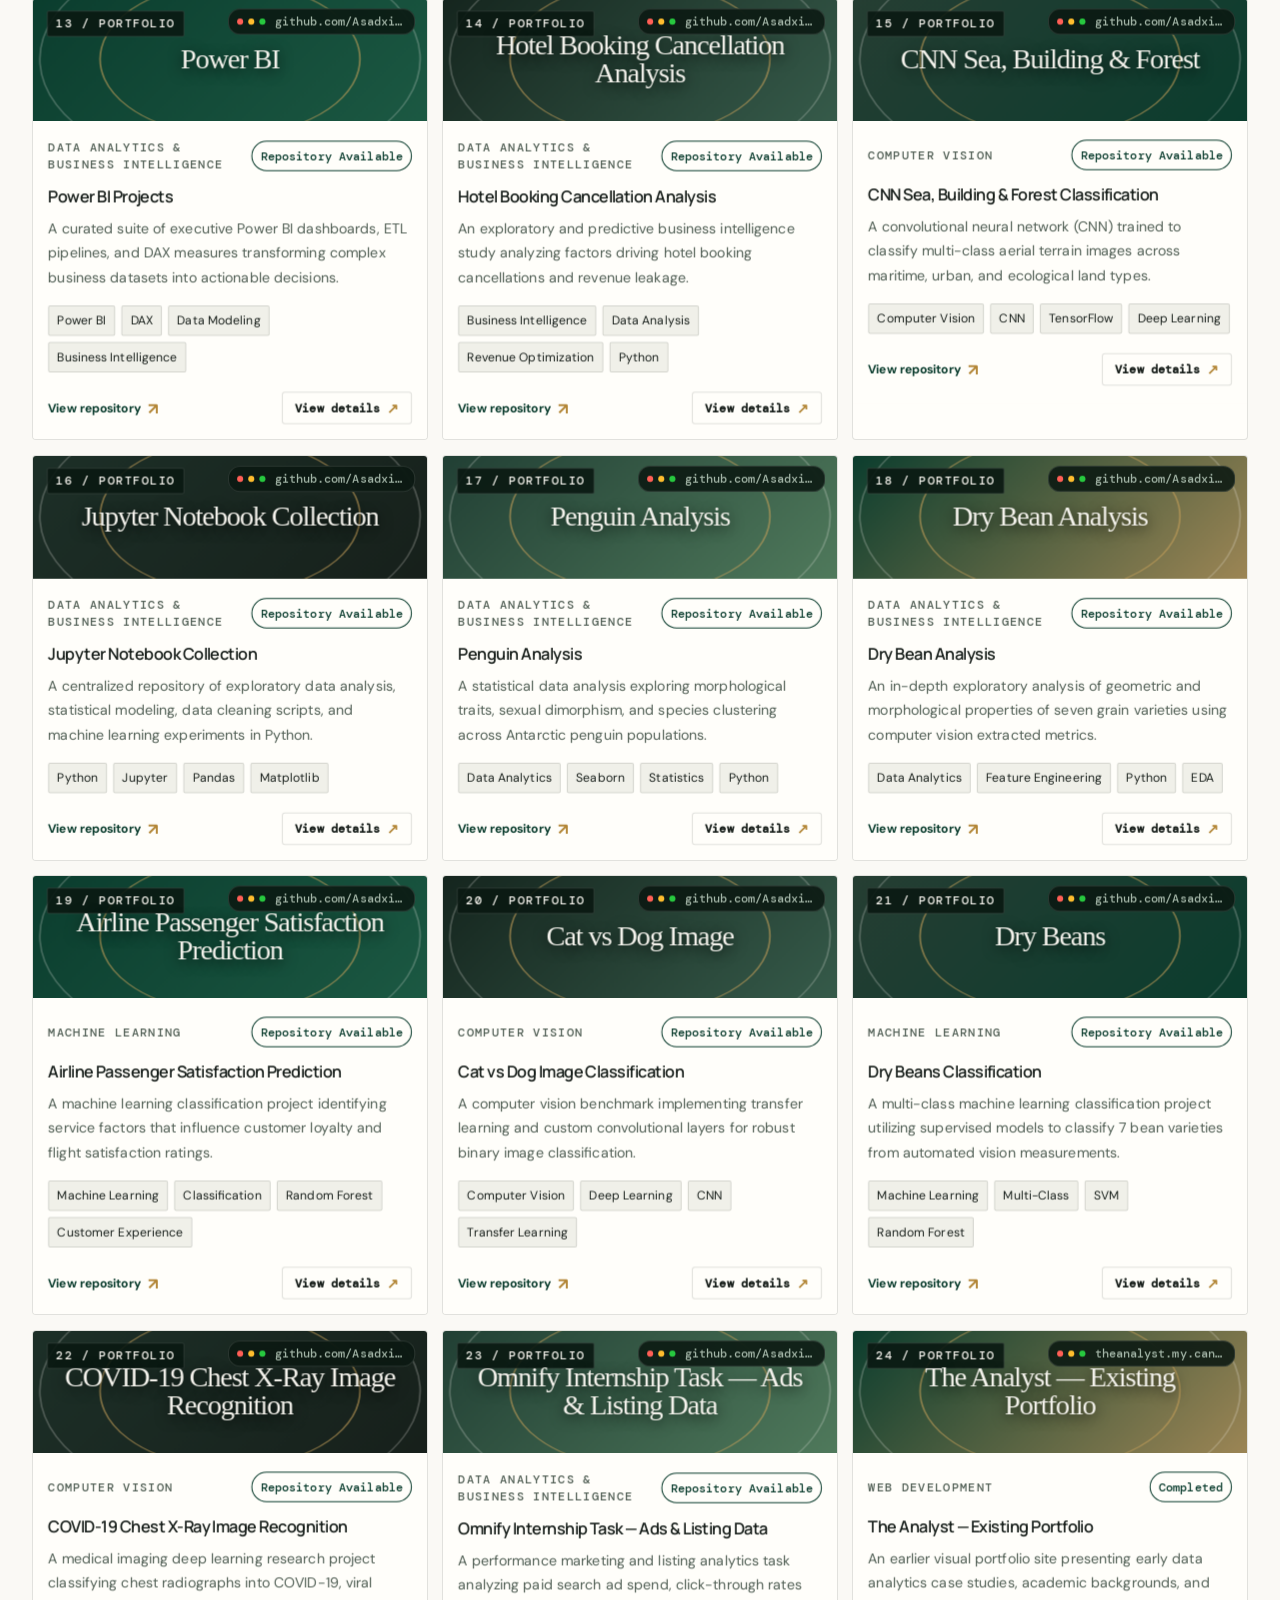
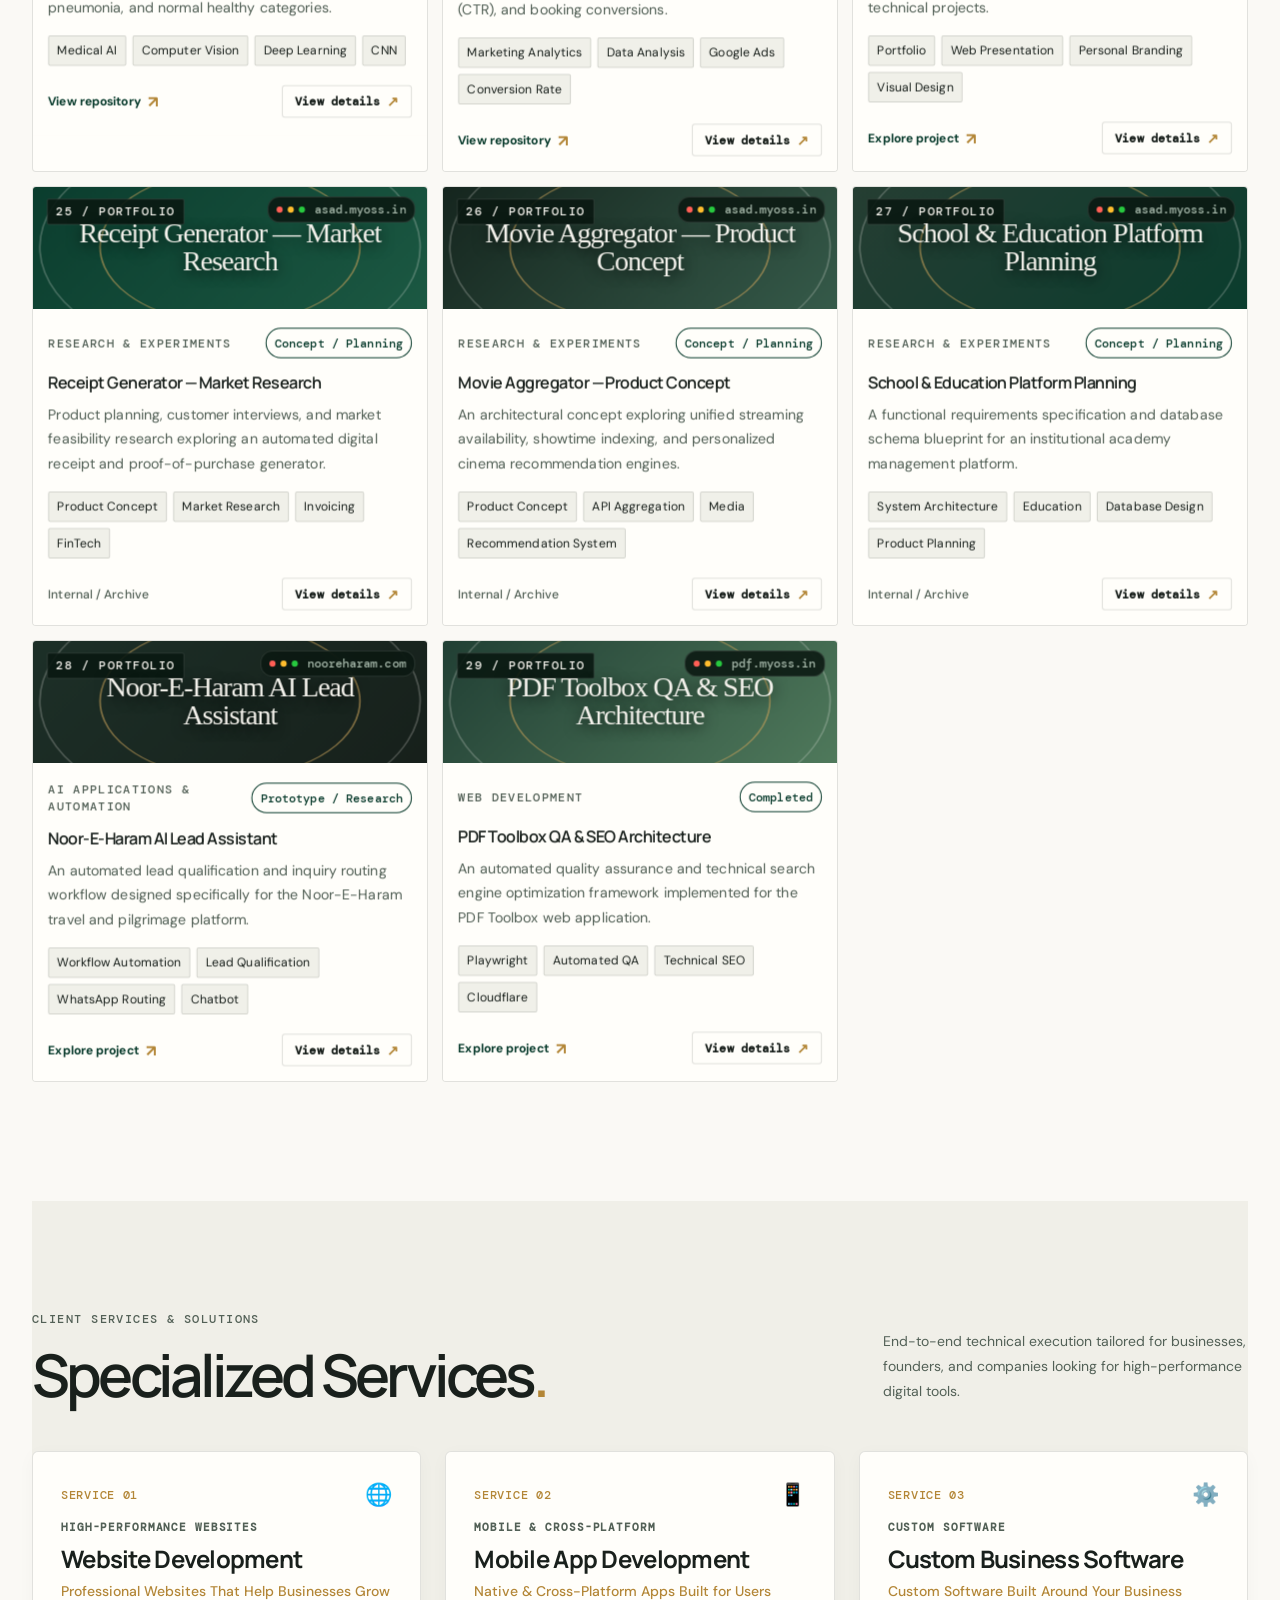
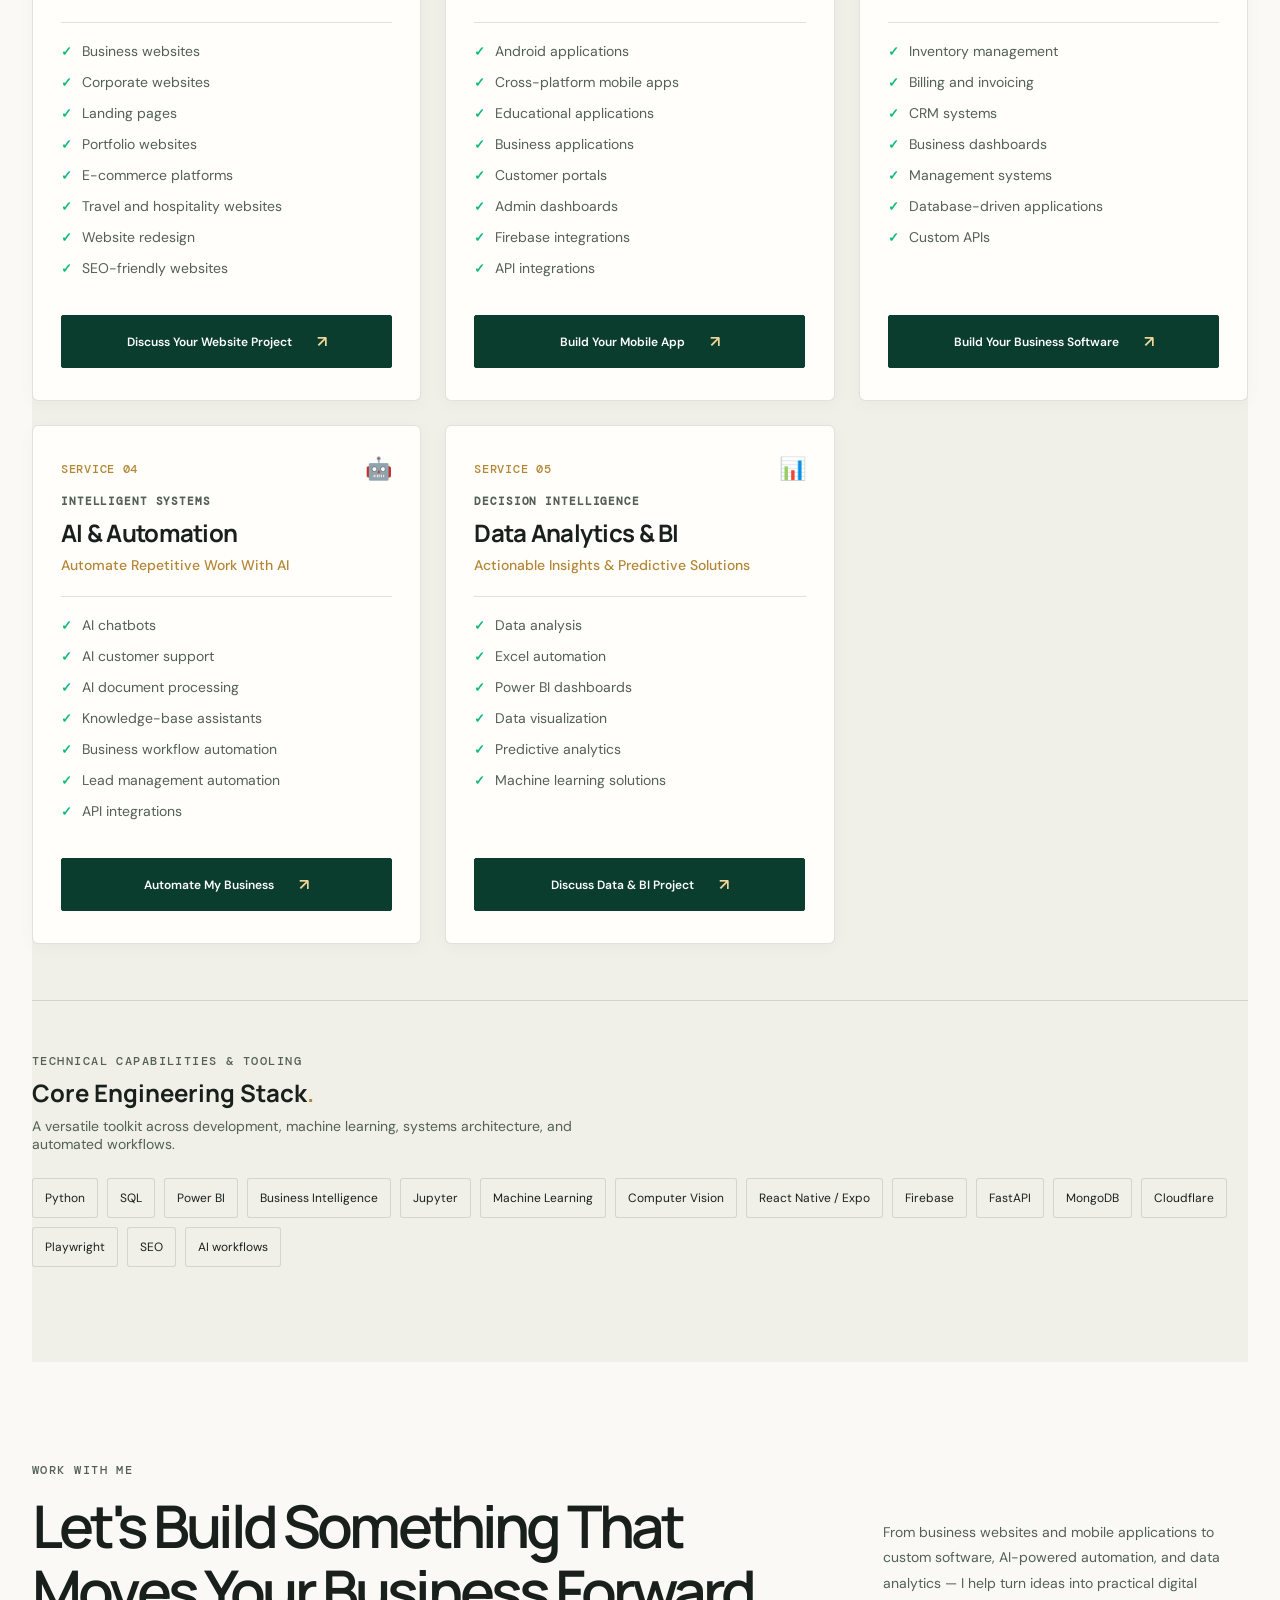
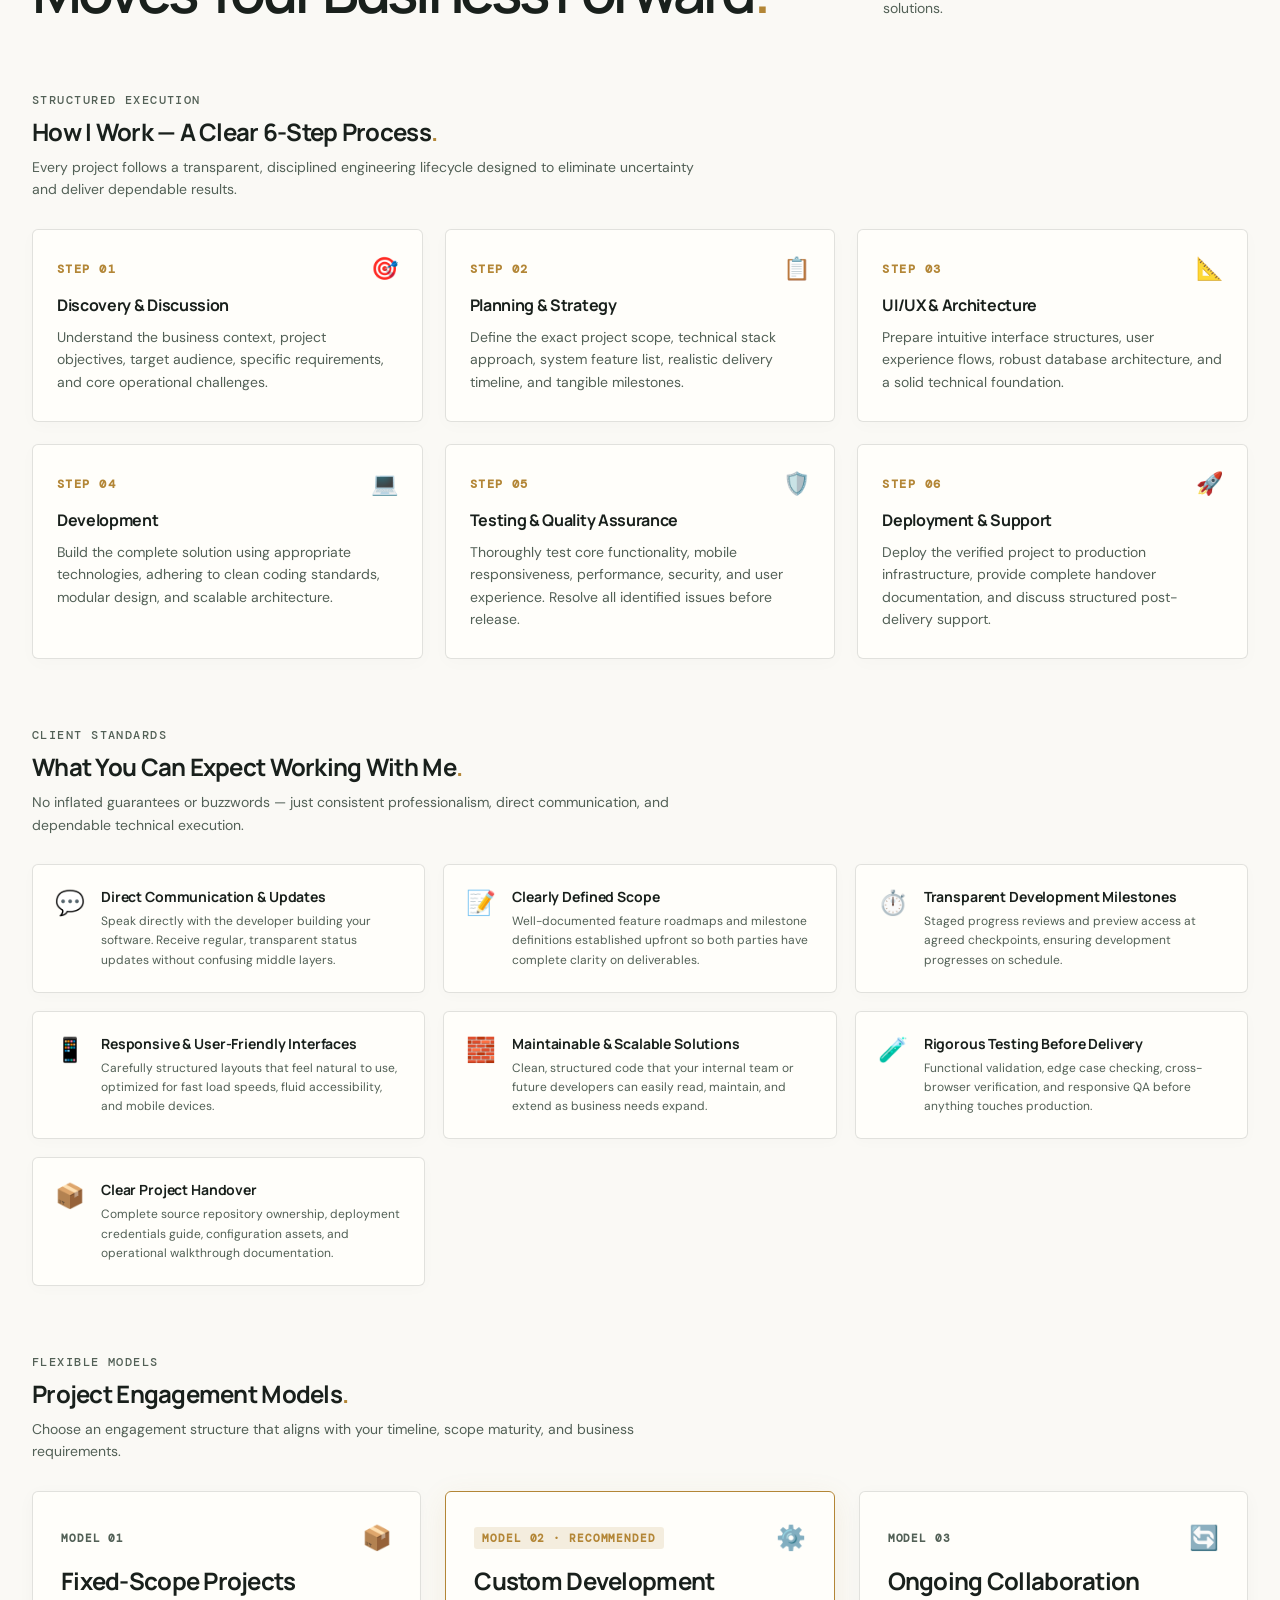
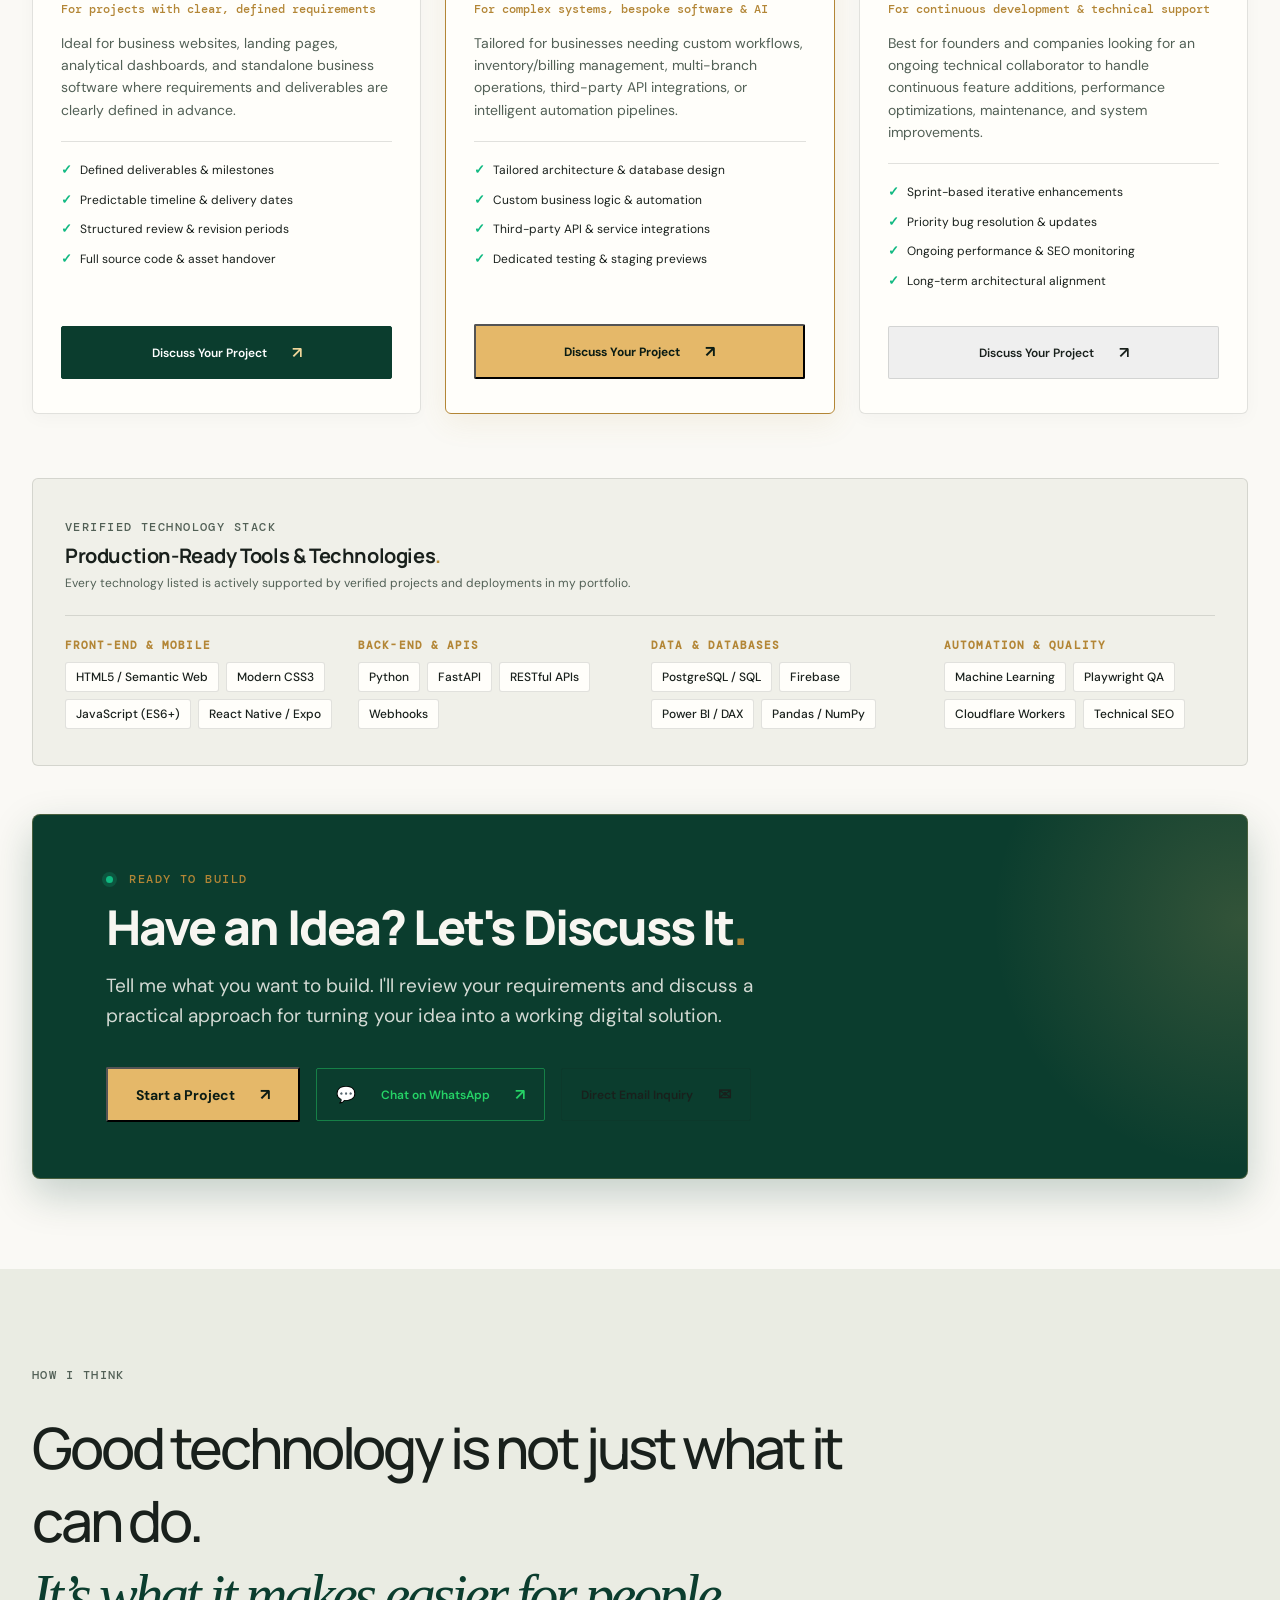
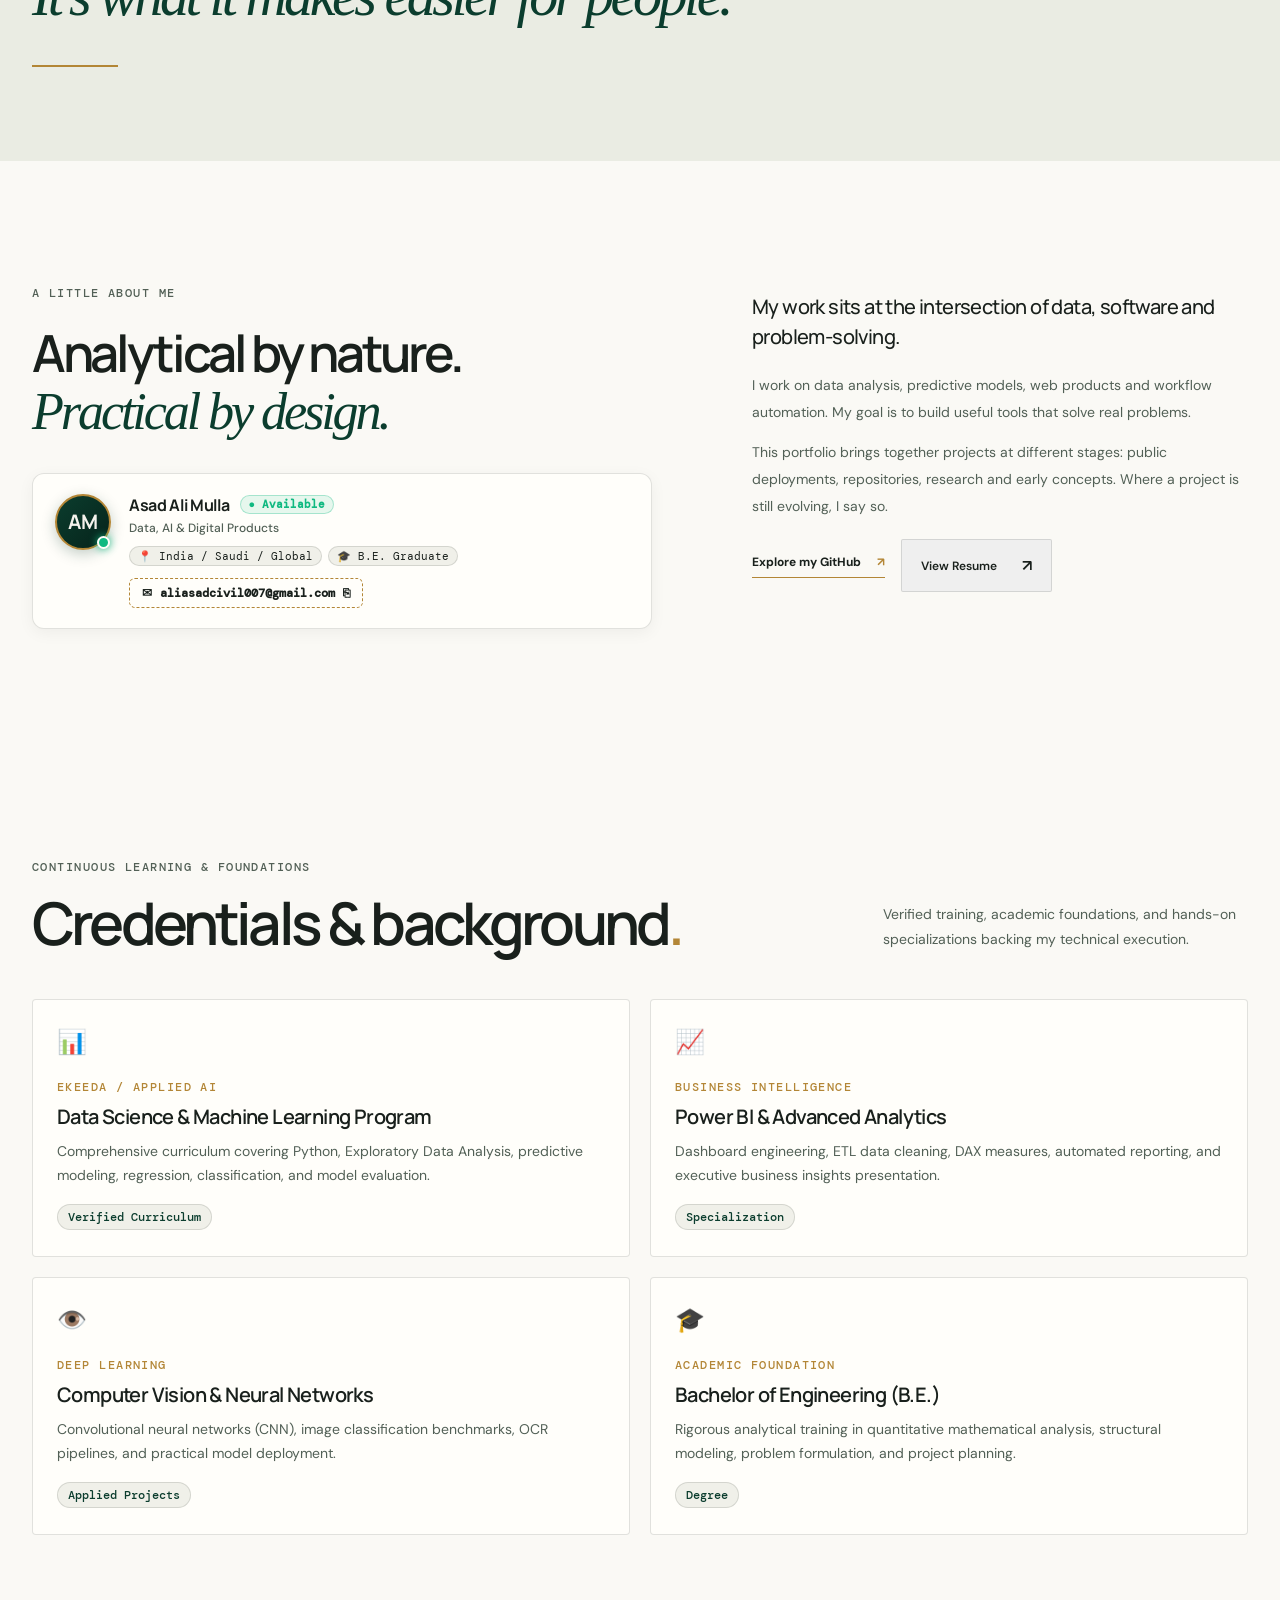
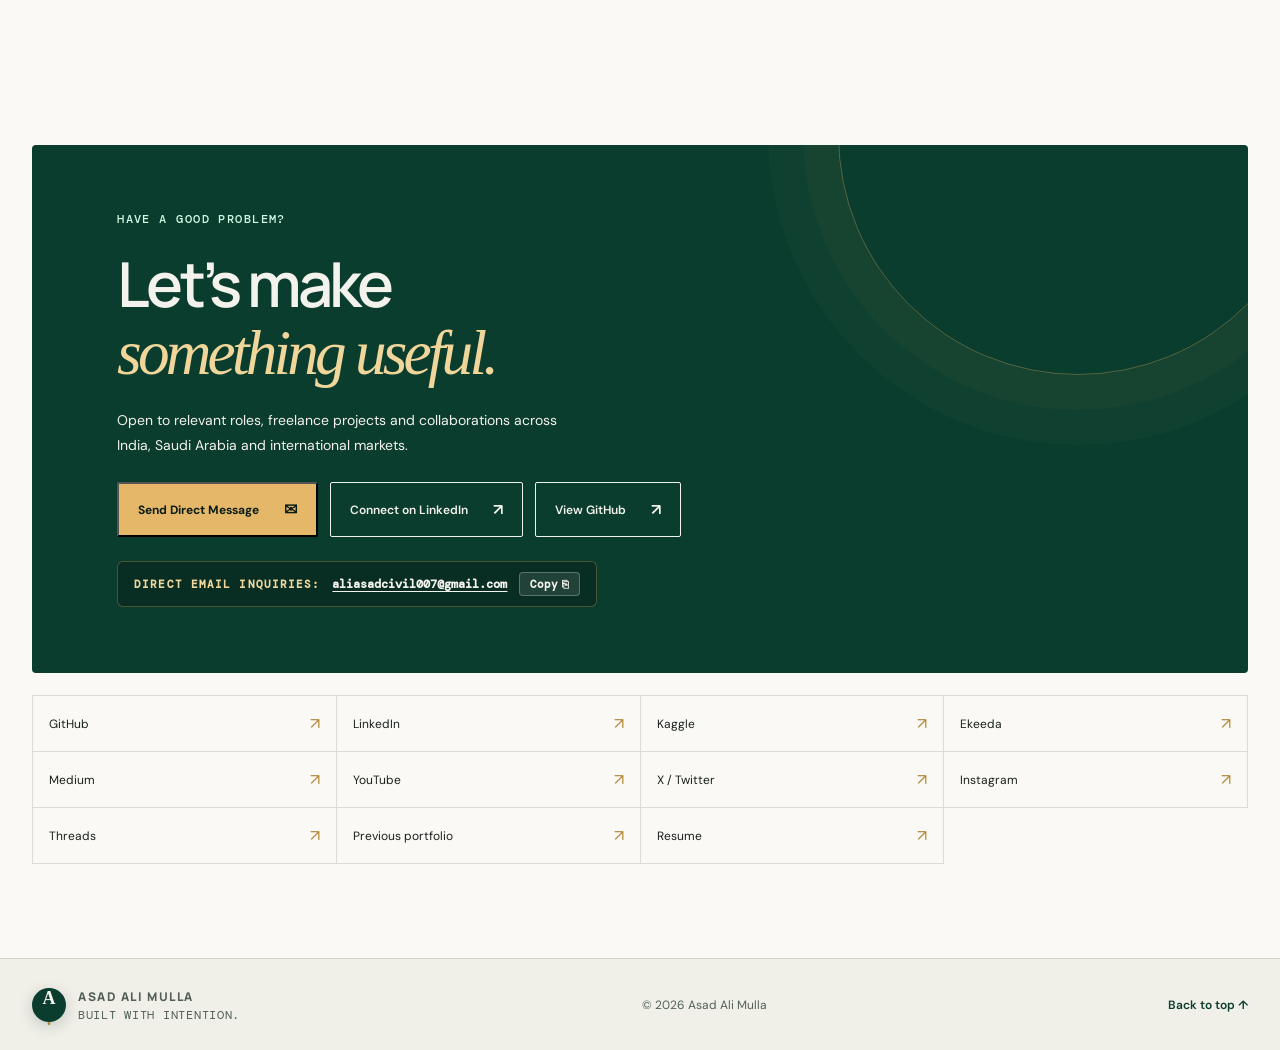
==== commit 71582f95: "Phase 1: Fix critical bugs, generate 1200x630 OG image, fix WhatsApp link, add stat fallbacks, and a" ====
--- a/index.html
+++ b/index.html
@@ -10,13 +10,16 @@
   <meta property="og:title" content="Asad Ali Mulla — Web Development, Custom Software & AI Automation">
   <meta property="og:description" content="Professional web development, custom software, and AI automation solutions. Scalable websites, business management systems, and intelligent workflows.">
   <meta property="og:url" content="https://asad.myoss.in/">
-  <meta property="og:image" content="https://asad.myoss.in/assets/og-image.svg">
+  <meta property="og:image" content="https://asad.myoss.in/assets/og-image.png">
+  <meta property="og:image:secure_url" content="https://asad.myoss.in/assets/og-image.png">
+  <meta property="og:image:type" content="image/png">
   <meta property="og:image:width" content="1200">
   <meta property="og:image:height" content="630">
+  <meta property="og:image:alt" content="Asad Ali Mulla — Full-Stack, AI &amp; Automation Developer">
   <meta name="twitter:card" content="summary_large_image">
   <meta name="twitter:title" content="Asad Ali Mulla — Web Development, Custom Software & AI Automation">
   <meta name="twitter:description" content="Professional web development, custom software, and AI automation solutions. Scalable websites, business management systems, and intelligent workflows.">
-  <meta name="twitter:image" content="https://asad.myoss.in/assets/og-image.svg">
+  <meta name="twitter:image" content="https://asad.myoss.in/assets/og-image.png">
   <meta name="referrer" content="strict-origin-when-cross-origin">
   <link rel="preconnect" href="https://fonts.googleapis.com">
   <link rel="preconnect" href="https://fonts.gstatic.com" crossorigin>
@@ -174,19 +177,19 @@
     <section class="stats-section section-wrap reveal" aria-label="Key highlights and impact">
       <div class="stats-grid">
         <div class="stat-card">
-          <div class="stat-value"><span class="counter" id="stat-total-projects" data-target="29">0</span><span class="stat-plus">+</span></div>
+          <div class="stat-value"><span class="counter" id="stat-total-projects" data-target="29">29</span><span class="stat-plus">+</span></div>
           <div class="stat-label">Total Portfolio Projects</div>
         </div>
         <div class="stat-card">
-          <div class="stat-value"><span class="counter" id="stat-live-projects" data-target="3">0</span><span class="stat-plus"></span></div>
+          <div class="stat-value"><span class="counter" id="stat-live-projects" data-target="2">2</span><span class="stat-plus"></span></div>
           <div class="stat-label">Live Public Deployments</div>
         </div>
         <div class="stat-card">
-          <div class="stat-value"><span class="counter" id="stat-interactive-demos" data-target="5">0</span><span class="stat-plus"></span></div>
+          <div class="stat-value"><span class="counter" id="stat-interactive-demos" data-target="5">5</span><span class="stat-plus"></span></div>
           <div class="stat-label">Interactive Working Demos</div>
         </div>
         <div class="stat-card">
-          <div class="stat-value"><span class="counter" id="stat-github-repos" data-target="15">0</span><span class="stat-plus"></span></div>
+          <div class="stat-value"><span class="counter" id="stat-github-repos" data-target="13">13</span><span class="stat-plus"></span></div>
           <div class="stat-label">Public GitHub Repositories</div>
         </div>
       </div>
@@ -199,7 +202,7 @@
     <section class="section-wrap work-section" id="work">
       <div class="section-heading reveal">
         <div><div class="eyebrow">THE WORK / A GROWING ARCHIVE</div><h2>Selected work<span class="gold-dot">.</span></h2></div>
-        <p>Explore my websites, technical projects, data work and experiments. Each project shows its current stage, without overstating its progress.</p>
+        <p>Explore my websites, web applications, custom software builds, and AI automation solutions.</p>
       </div>
       <div class="featured-grid" id="featured-grid" aria-live="polite"></div>
       <div class="archive-top">
@@ -209,53 +212,6 @@
       <div class="filter-bar" id="filter-bar" role="group" aria-label="Filter projects"></div>
       <div class="project-grid" id="project-grid" aria-live="polite"></div>
       <p class="empty-state" id="empty-state" hidden>No projects match that search. Try a different term or category.</p>
-      <div class="archive-note"><span class="note-mark">i</span><p>Project stage and descriptions are intentionally conservative. Repository details, results and deployment status should be verified before making stronger claims.</p></div>
-    </section>
-
-    <section class="manifesto">
-      <div class="manifesto-inner section-wrap reveal">
-        <span class="eyebrow">HOW I THINK</span>
-        <p>Good technology is not just what it can do.<br><em>It’s what it makes easier for people.</em></p>
-        <span class="manifesto-line"></span>
-      </div>
-    </section>
-
-    <section class="section-wrap about-section" id="about">
-      <div class="about-left reveal">
-        <div class="eyebrow">A LITTLE ABOUT ME</div>
-        <h2>Analytical by nature.<br><em>Practical by design.</em></h2>
-        <div class="about-profile-badge">
-          <div class="profile-avatar-wrap">
-            <div class="profile-avatar-initials">AM</div>
-            <div class="profile-status-indicator" title="Open to opportunities & projects"></div>
-          </div>
-          <div class="profile-details">
-            <div class="profile-header-row">
-              <strong>Asad Ali Mulla</strong>
-              <span class="profile-avail">● Available</span>
-            </div>
-            <span class="profile-role">Data, AI &amp; Digital Products</span>
-            <div class="profile-tags">
-              <span class="profile-tag">📍 India / Saudi / Global</span>
-              <span class="profile-tag">🎓 B.E. Graduate</span>
-            </div>
-            <button class="copy-email-chip" id="about-copy-email" type="button" aria-label="Copy direct email address" title="Click to copy email address">
-              <span class="chip-email-icon" aria-hidden="true">✉</span>
-              <span class="chip-email-text">aliasadcivil007@gmail.com</span>
-              <span class="chip-copy-icon" aria-hidden="true">⎘</span>
-            </button>
-          </div>
-        </div>
-      </div>
-      <div class="about-right reveal">
-        <p class="about-lead">My work sits at the intersection of data, software and problem-solving.</p>
-        <p>I work on data analysis, predictive models, web products and workflow automation. My goal is to build useful tools that solve real problems.</p>
-        <p>This portfolio brings together projects at different stages: public deployments, repositories, research and early concepts. Where a project is still evolving, I say so.</p>
-        <div class="about-actions">
-          <a class="text-link" href="https://github.com/Asadxio" target="_blank" rel="noopener noreferrer">Explore my GitHub <span aria-hidden="true">↗</span></a>
-          <button class="button button-quiet" id="about-resume-btn" type="button">View Resume <span aria-hidden="true">↗</span></button>
-        </div>
-      </div>
     </section>
 
     <section class="services-section section-wrap" id="services">
@@ -704,6 +660,52 @@
       </div>
     </section>
 
+    <section class="manifesto">
+      <div class="manifesto-inner section-wrap reveal">
+        <span class="eyebrow">HOW I THINK</span>
+        <p>Good technology is not just what it can do.<br><em>It’s what it makes easier for people.</em></p>
+        <span class="manifesto-line"></span>
+      </div>
+    </section>
+
+    <section class="section-wrap about-section" id="about">
+      <div class="about-left reveal">
+        <div class="eyebrow">A LITTLE ABOUT ME</div>
+        <h2>Analytical by nature.<br><em>Practical by design.</em></h2>
+        <div class="about-profile-badge">
+          <div class="profile-avatar-wrap">
+            <div class="profile-avatar-initials">AM</div>
+            <div class="profile-status-indicator" title="Open to opportunities & projects"></div>
+          </div>
+          <div class="profile-details">
+            <div class="profile-header-row">
+              <strong>Asad Ali Mulla</strong>
+              <span class="profile-avail">● Available</span>
+            </div>
+            <span class="profile-role">Data, AI &amp; Digital Products</span>
+            <div class="profile-tags">
+              <span class="profile-tag">📍 India / Saudi / Global</span>
+              <span class="profile-tag">🎓 B.E. Graduate</span>
+            </div>
+            <button class="copy-email-chip" id="about-copy-email" type="button" aria-label="Copy direct email address" title="Click to copy email address">
+              <span class="chip-email-icon" aria-hidden="true">✉</span>
+              <span class="chip-email-text">aliasadcivil007@gmail.com</span>
+              <span class="chip-copy-icon" aria-hidden="true">⎘</span>
+            </button>
+          </div>
+        </div>
+      </div>
+      <div class="about-right reveal">
+        <p class="about-lead">My work sits at the intersection of data, software and problem-solving.</p>
+        <p>I work on data analysis, predictive models, web products and workflow automation. My goal is to build useful tools that solve real problems.</p>
+        <p>This portfolio brings together projects at different stages: public deployments, repositories, research and early concepts. Where a project is still evolving, I say so.</p>
+        <div class="about-actions">
+          <a class="text-link" href="https://github.com/Asadxio" target="_blank" rel="noopener noreferrer">Explore my GitHub <span aria-hidden="true">↗</span></a>
+          <button class="button button-quiet" id="about-resume-btn" type="button">View Resume <span aria-hidden="true">↗</span></button>
+        </div>
+      </div>
+    </section>
+
     <section class="section-wrap credentials-section" id="credentials">
       <div class="section-heading reveal">
         <div>
@@ -854,7 +856,7 @@
             <a href="mailto:aliasadcivil007@gmail.com" class="quick-email-link">aliasadcivil007@gmail.com</a>
           </div>
           <div style="display: flex; gap: 8px; align-items: center; flex-wrap: wrap;">
-            <a href="https://wa.me/?text=Hi%20Asad,%20I%20am%20interested%20in%20discussing%20a%20project%20from%20your%20portfolio." target="_blank" rel="noopener noreferrer" class="button button-quiet" style="padding: 4px 10px; font-size: 11px;">
+            <a href="https://wa.me/919137330084?text=Hi%20Asad%2C%20I%20am%20interested%20in%20discussing%20a%20project%20from%20your%20portfolio." target="_blank" rel="noopener noreferrer" class="button button-quiet" style="padding: 4px 10px; font-size: 11px;">
               <span>WhatsApp Chat</span> <span aria-hidden="true">↗</span>
             </a>
             <button class="quick-email-copy-btn" id="modal-copy-email-btn" type="button" aria-label="Copy direct email address">
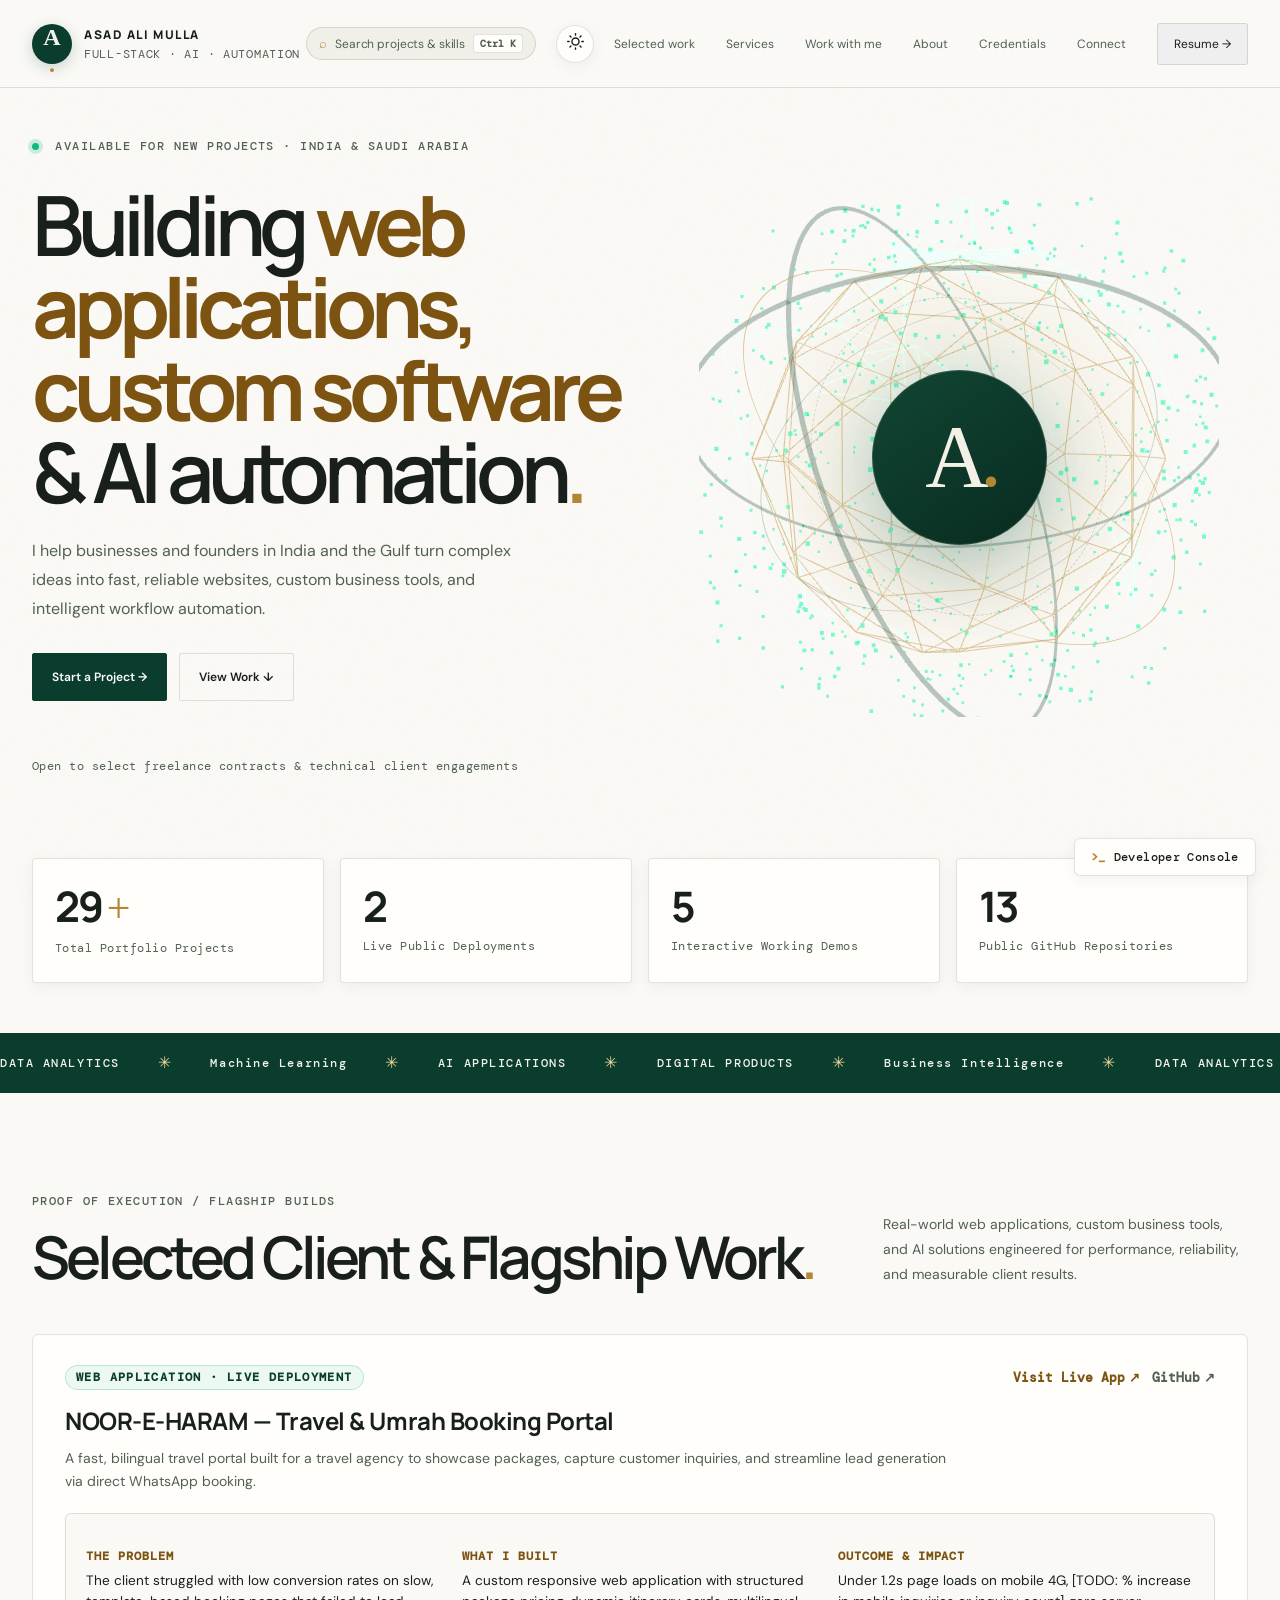
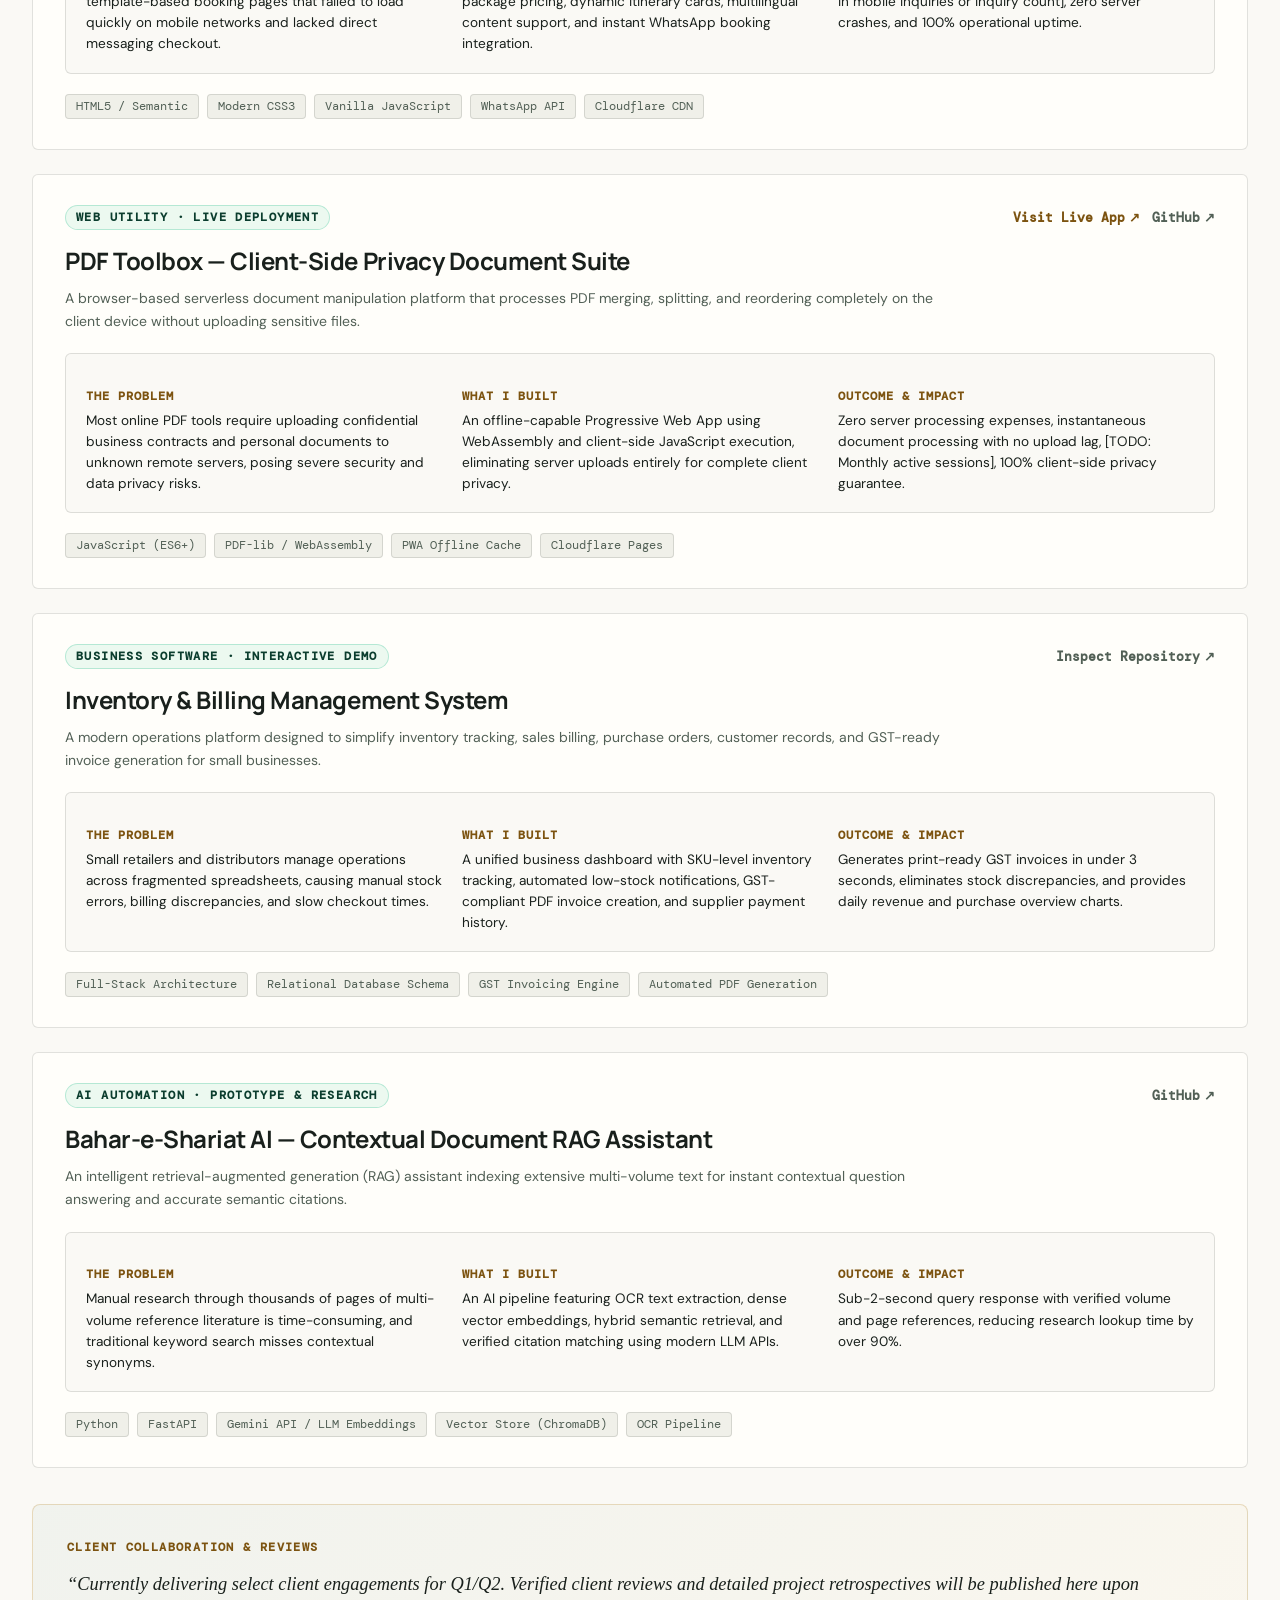
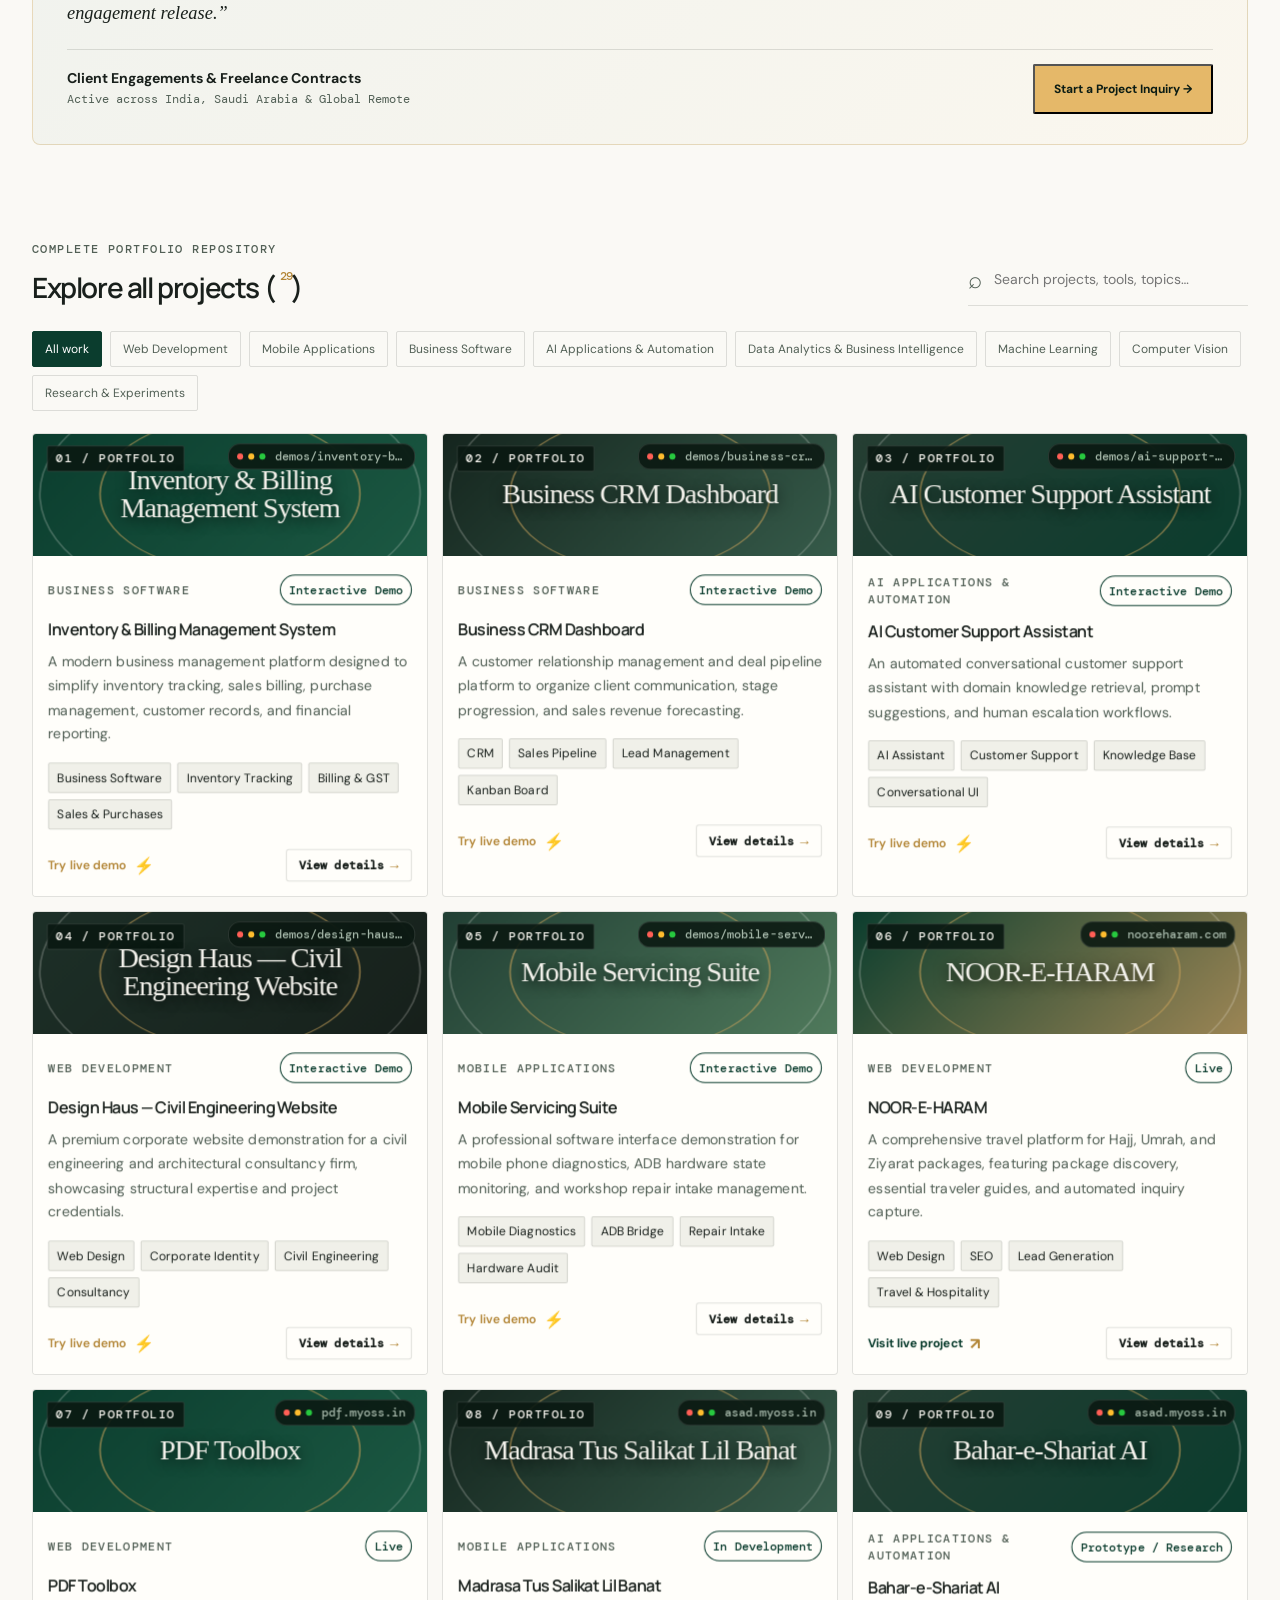
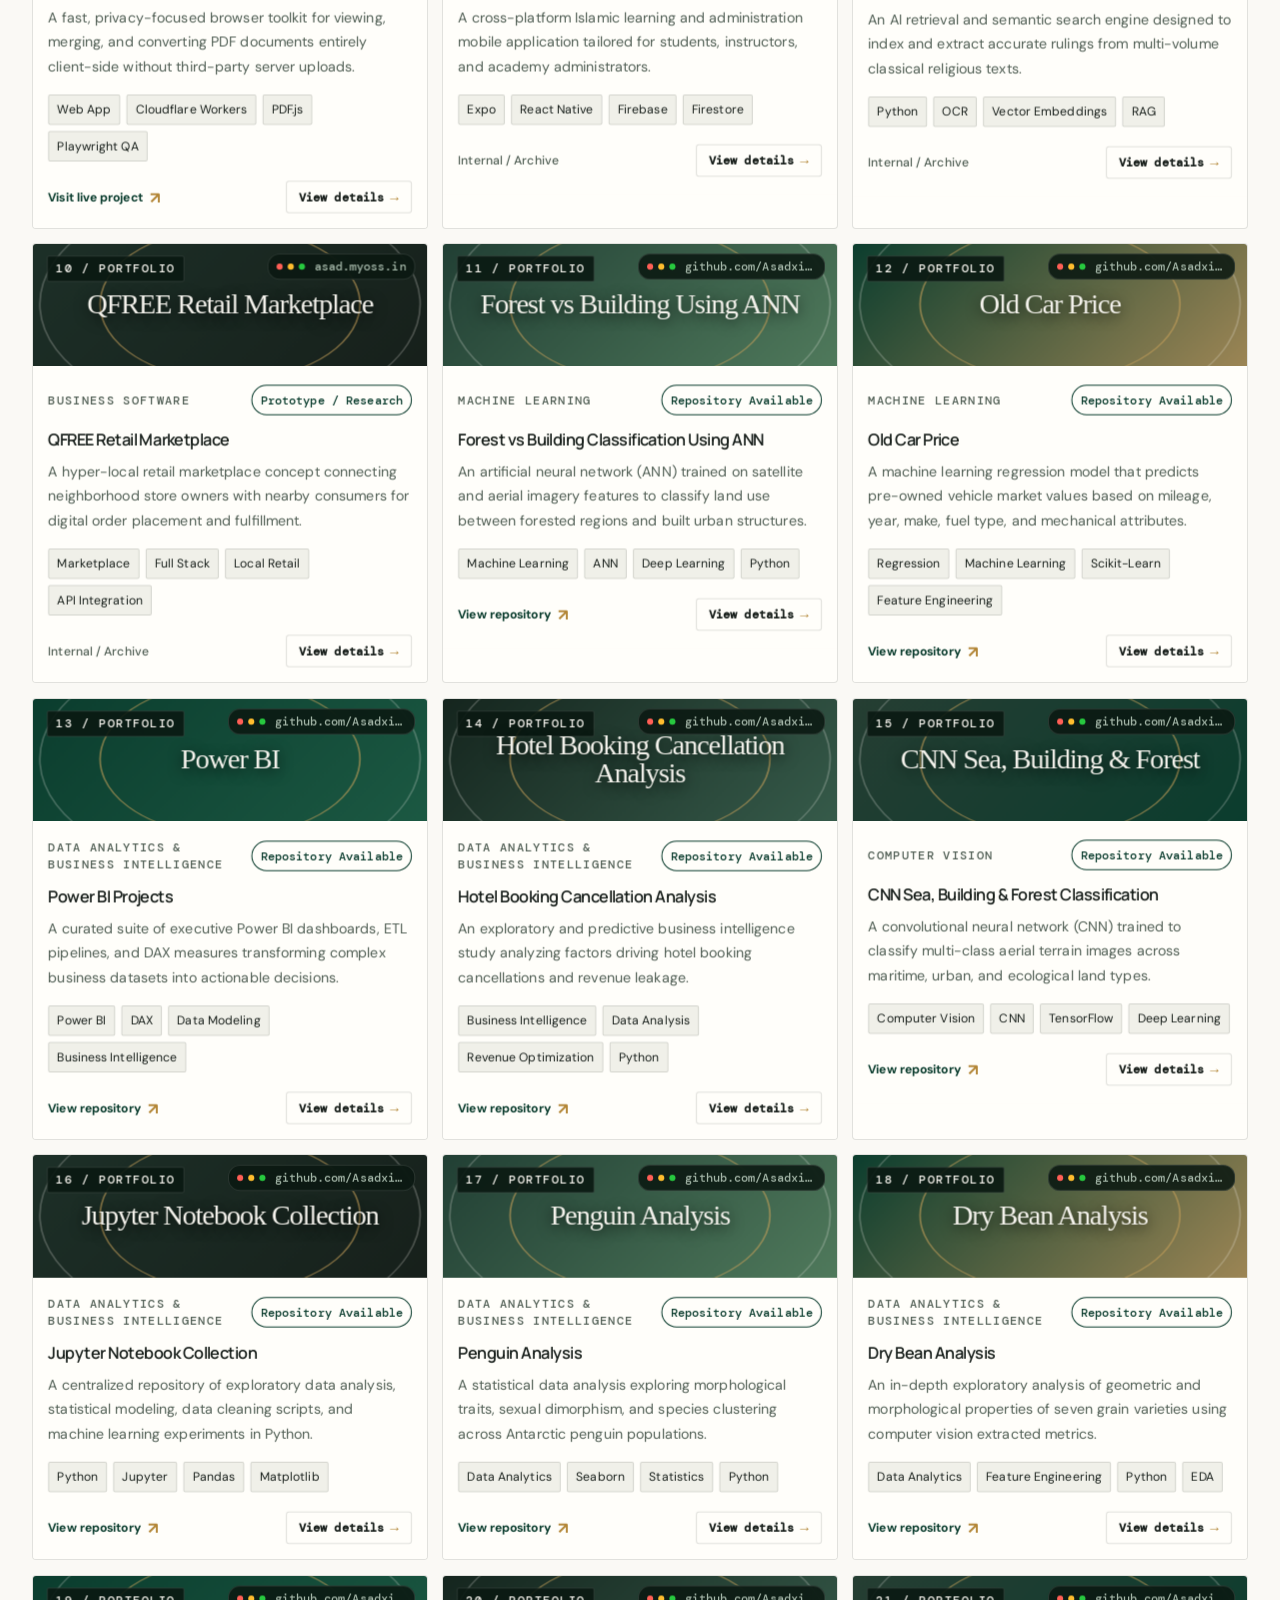
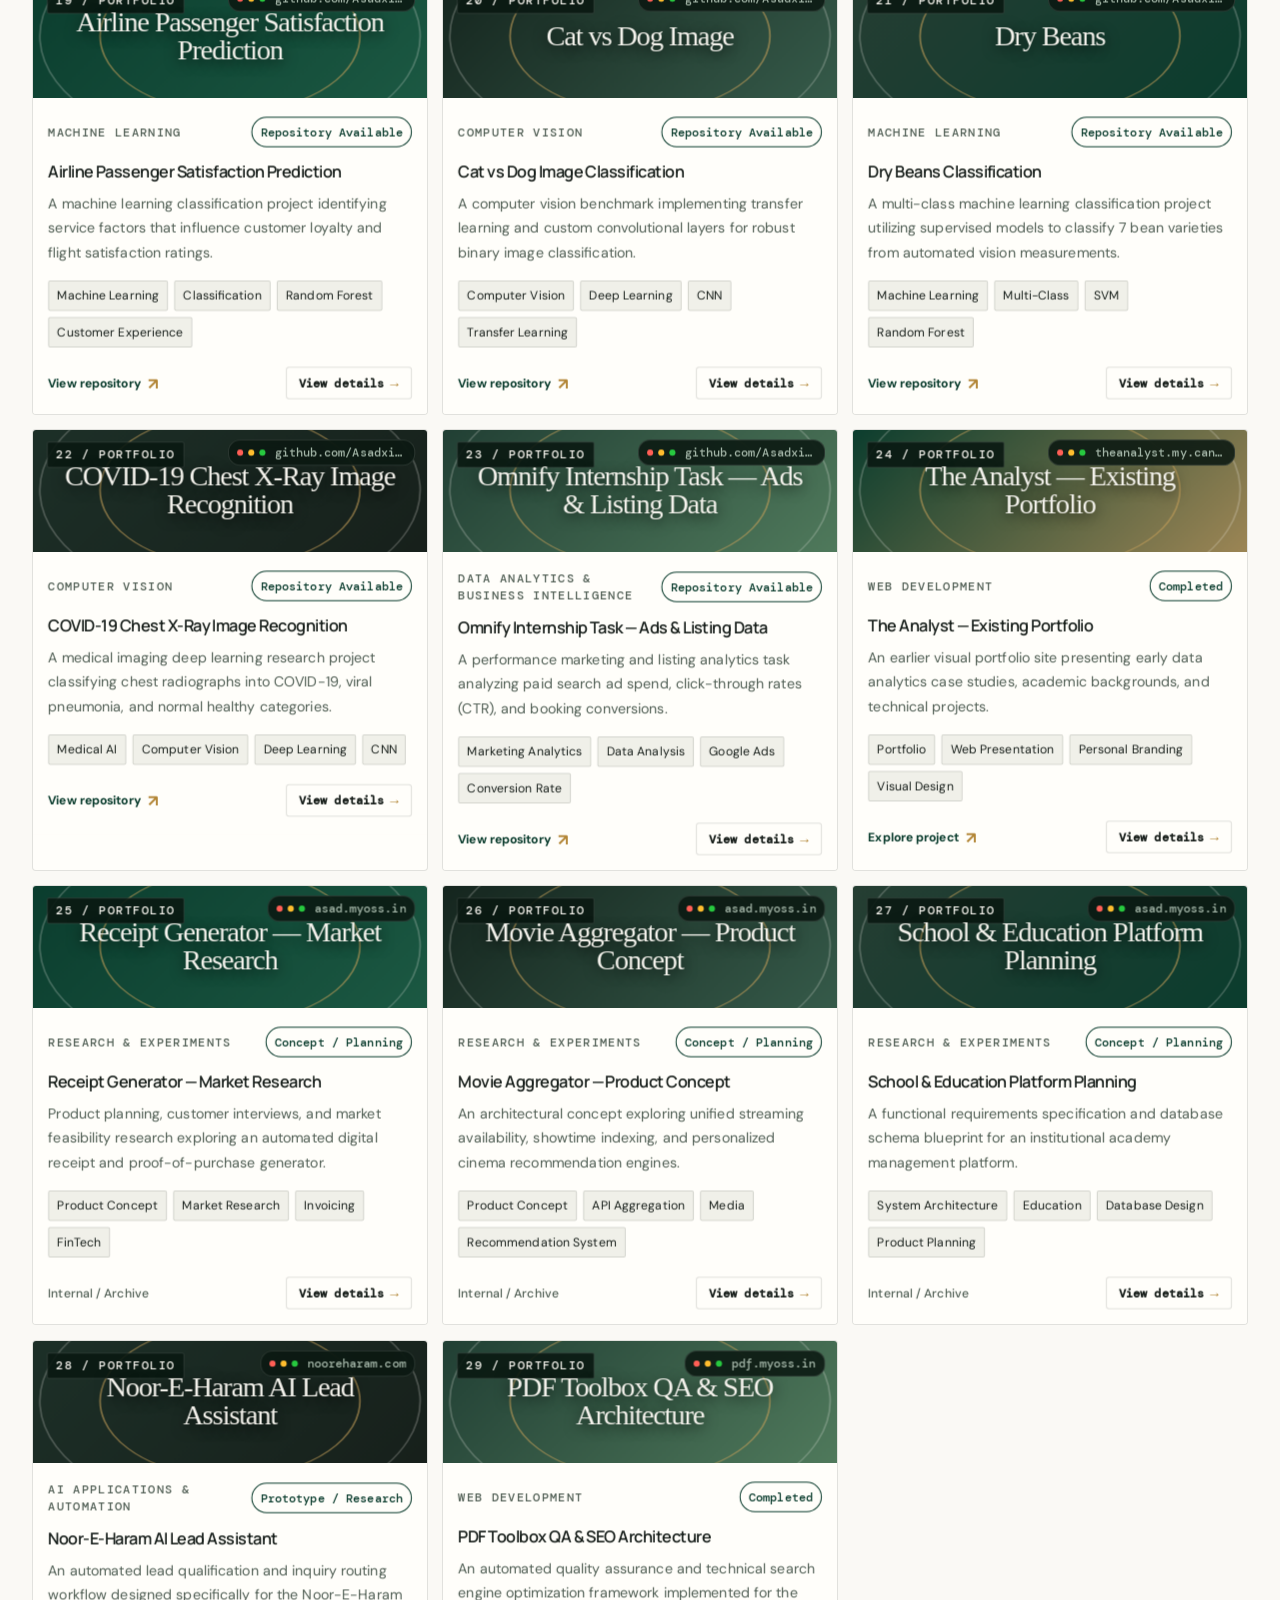
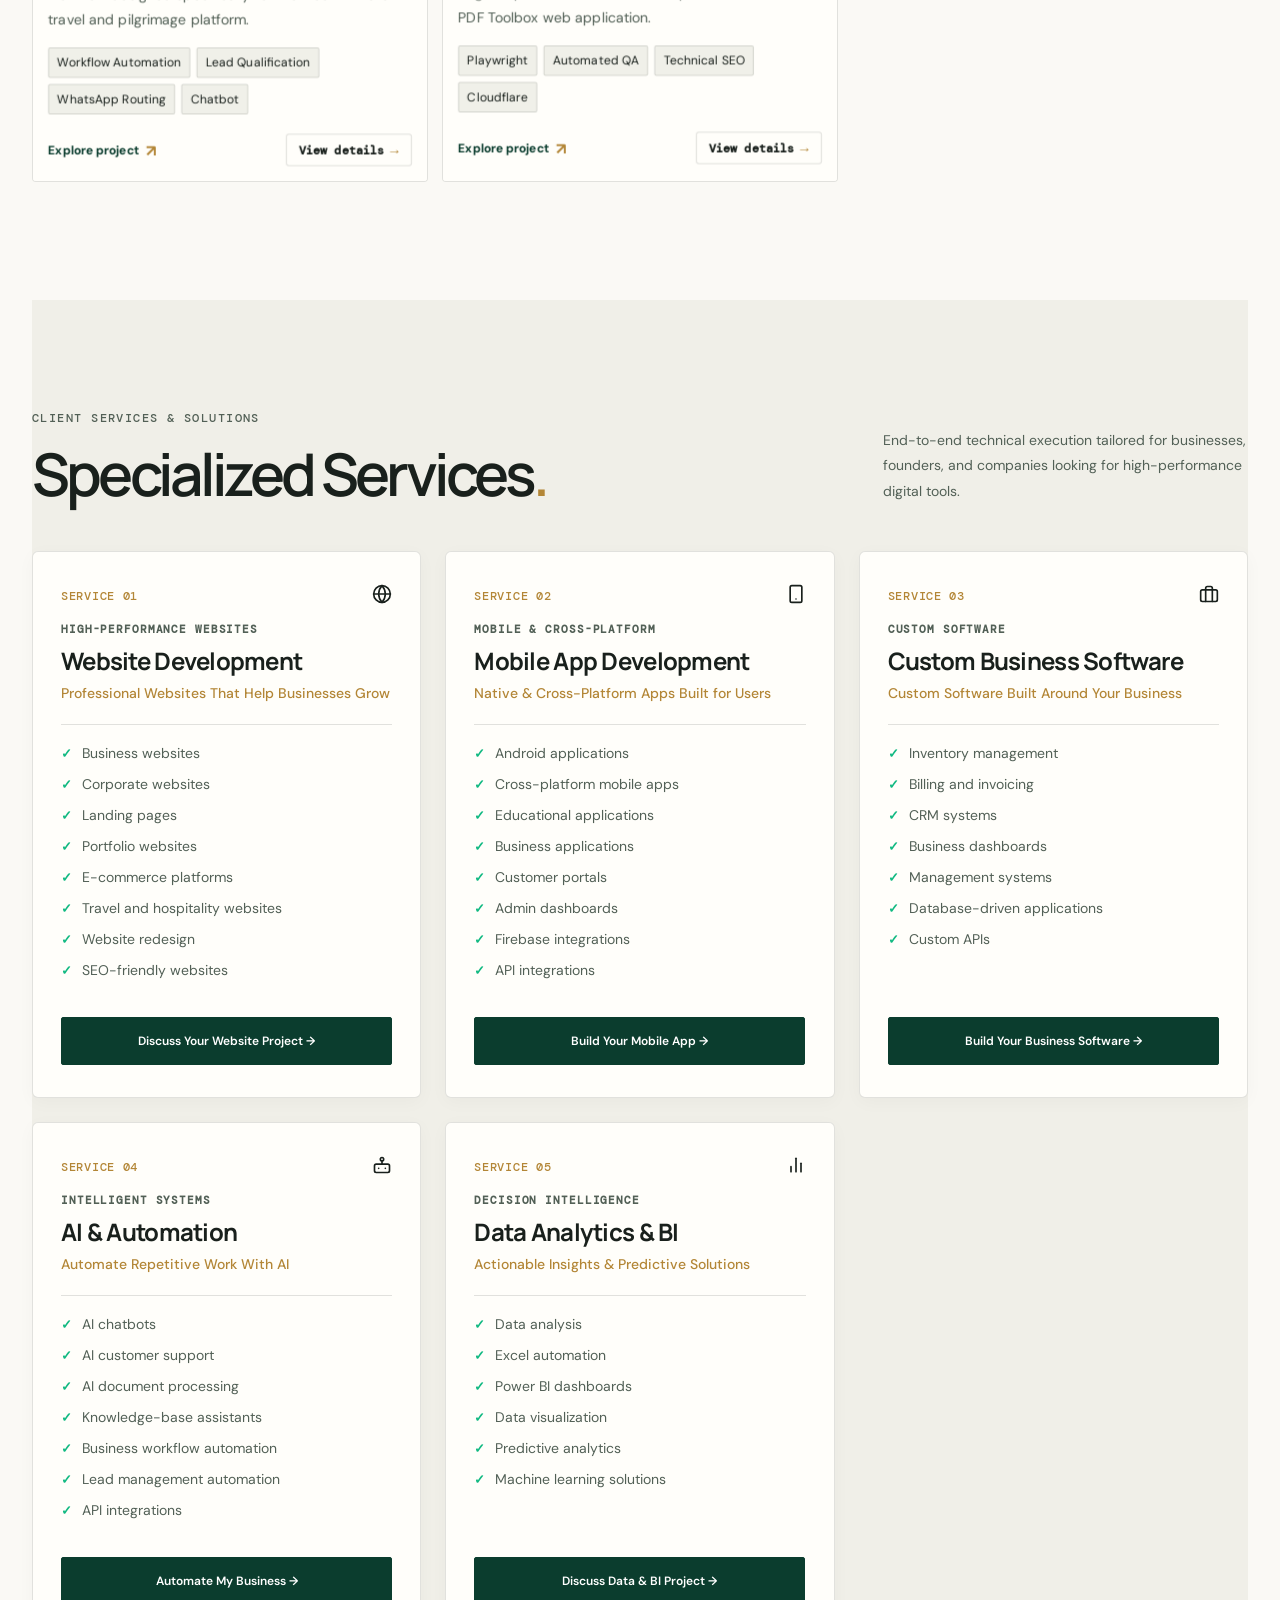
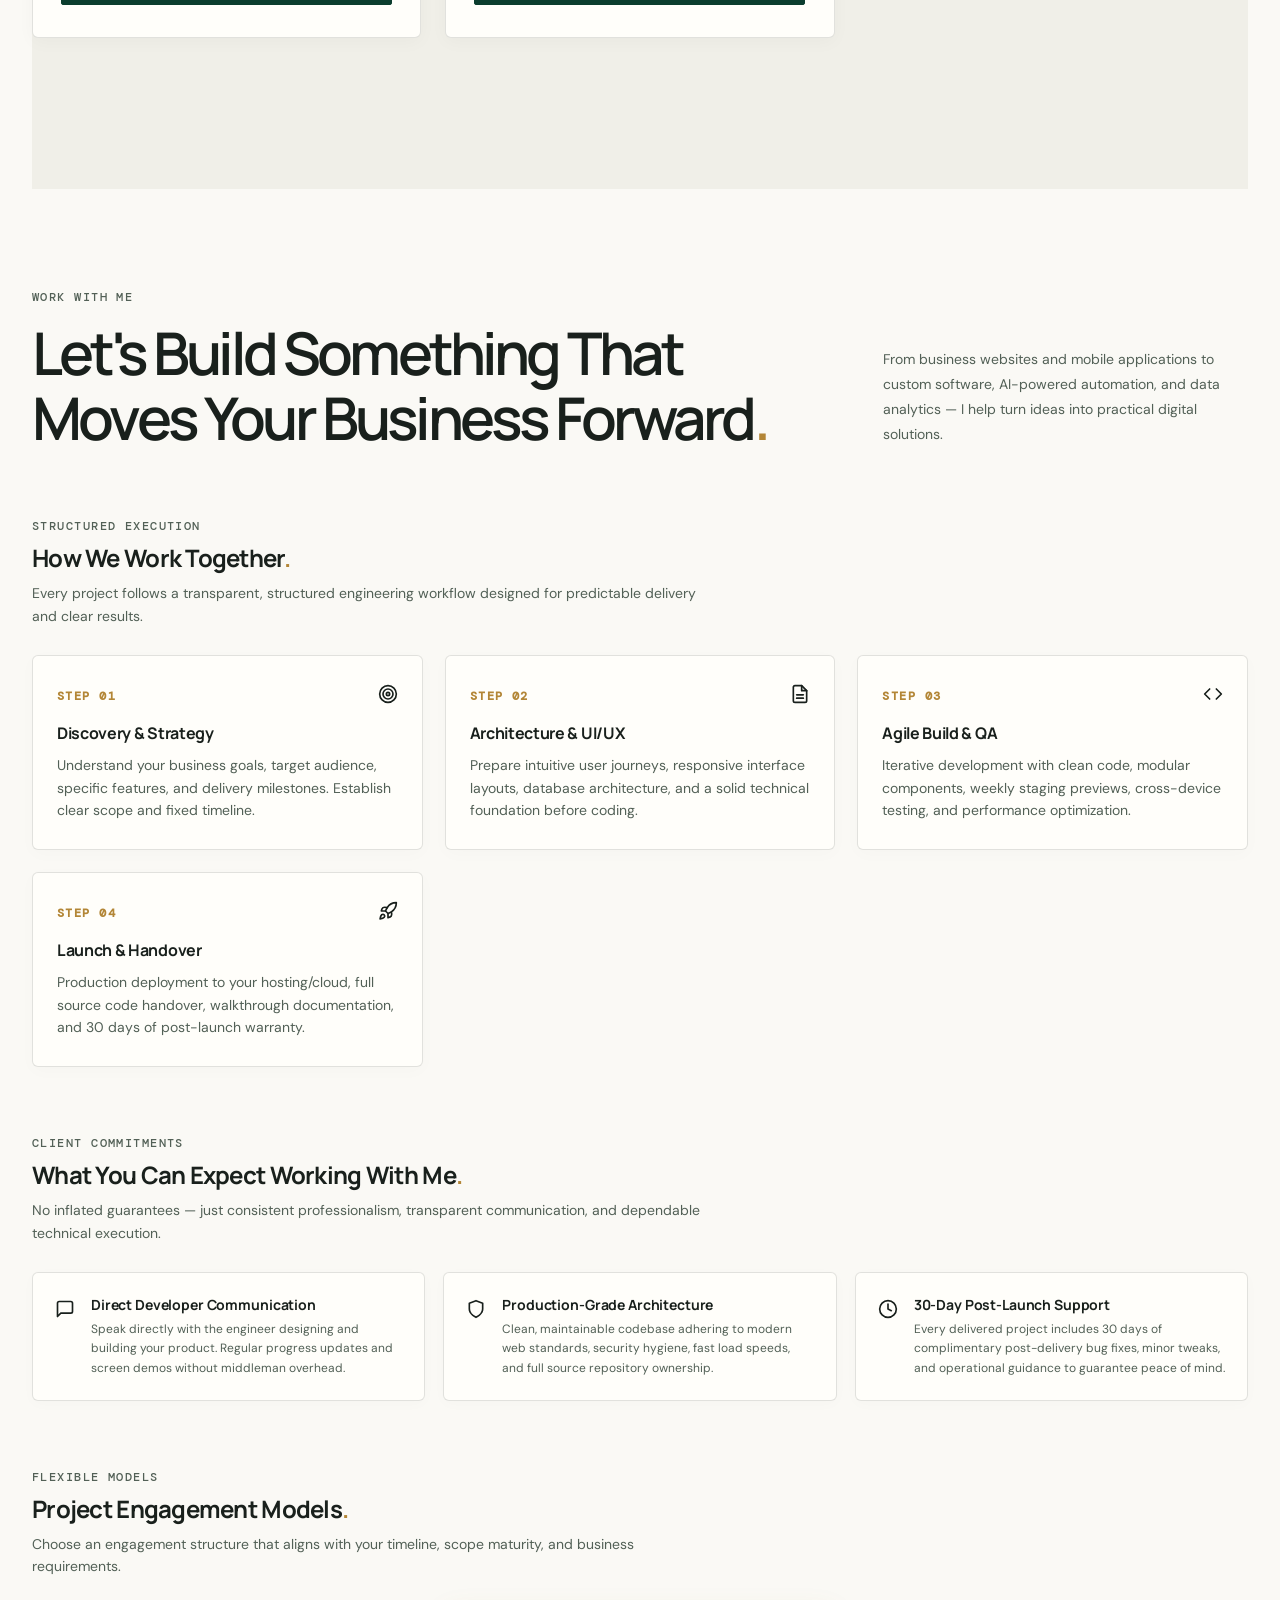
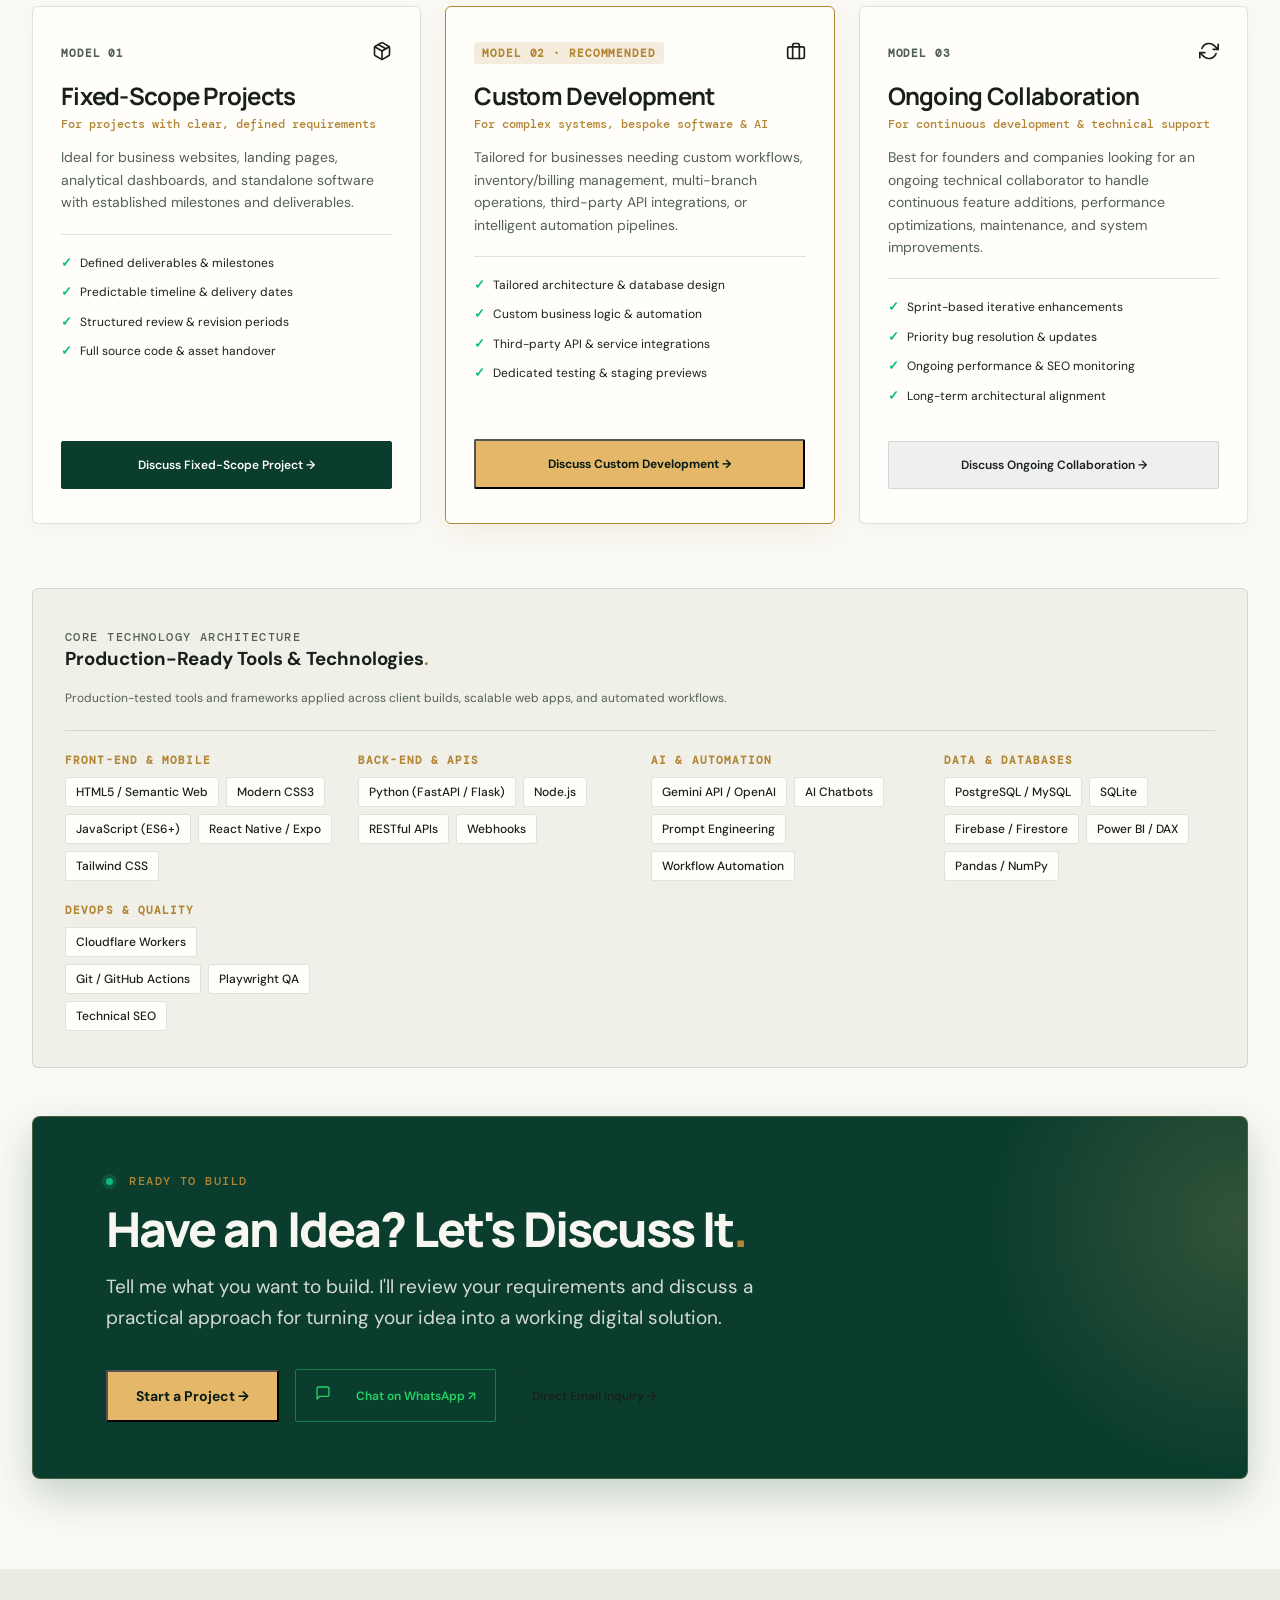
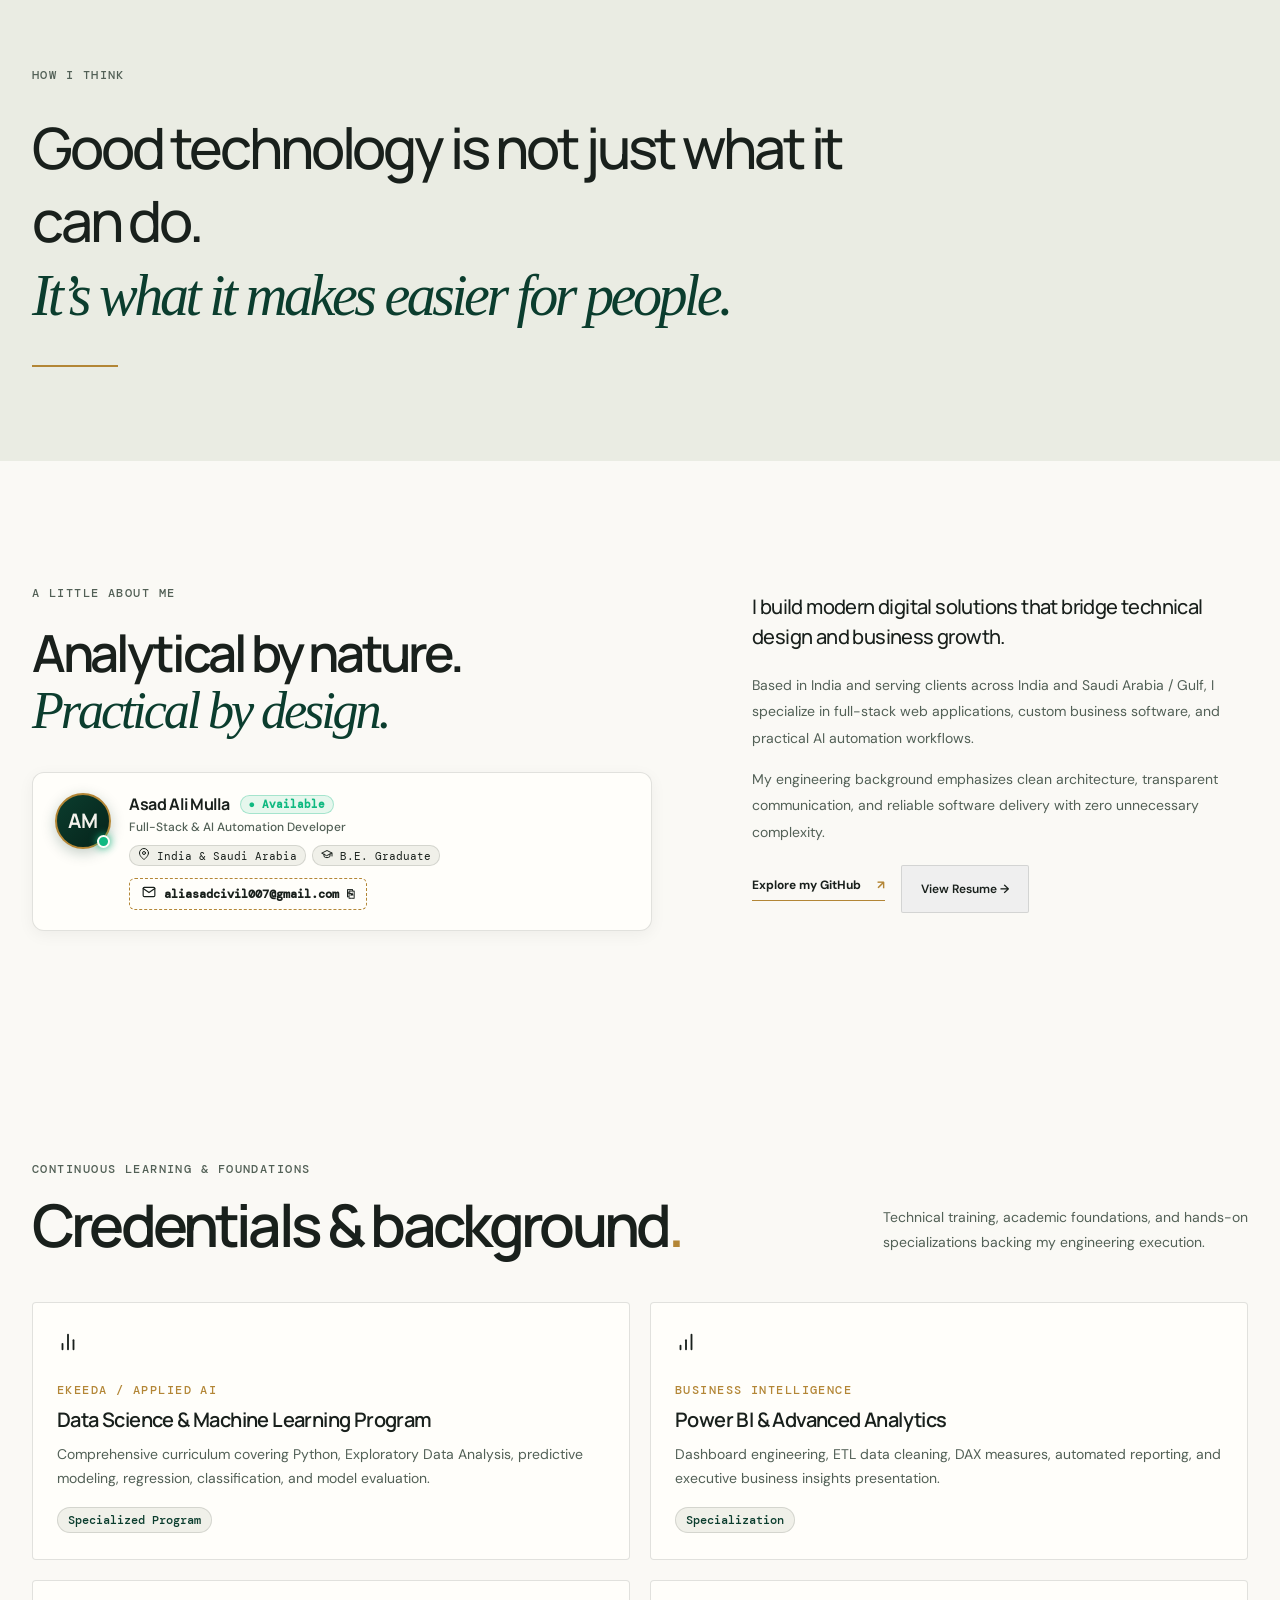
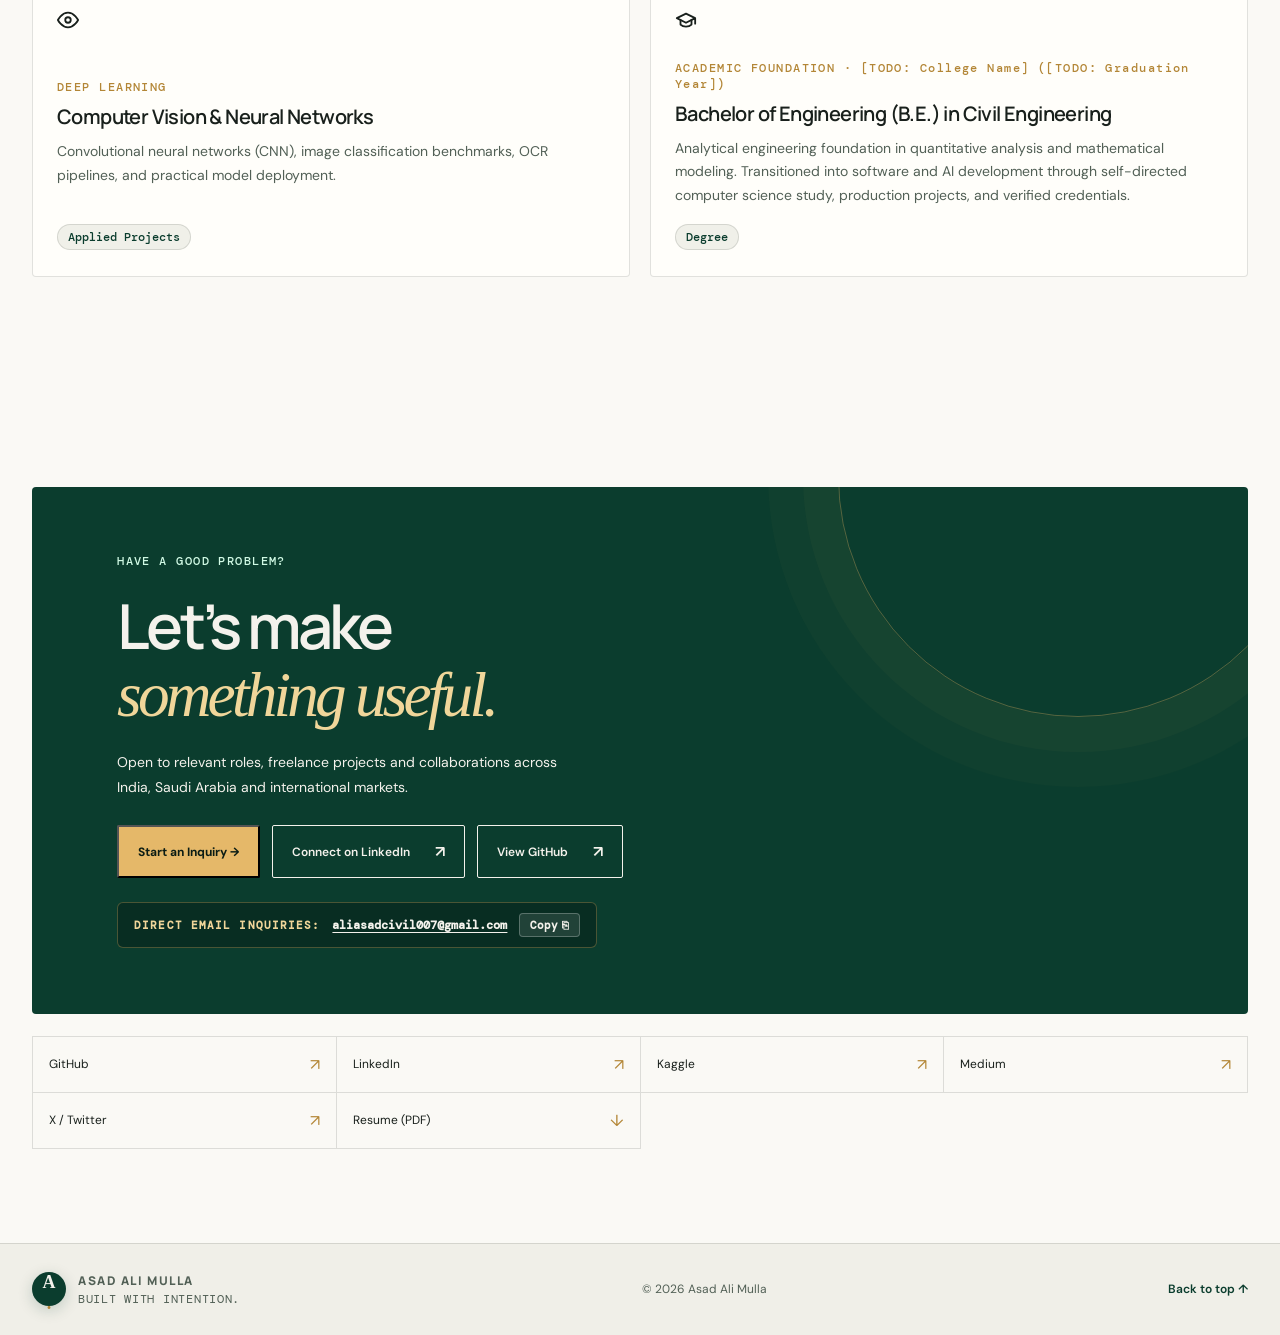
==== commit d9cd3bc3: "Complete portfolio upgrade: Phases 2-4 positioning, UX polish, technical SEO, a11y, and documentatio" ====
--- a/index.html
+++ b/index.html
@@ -3,12 +3,13 @@
 <head>
   <meta charset="utf-8">
   <meta name="viewport" content="width=device-width, initial-scale=1">
+  <meta name="theme-color" media="(prefers-color-scheme: light)" content="#f8f6f0">
+  <meta name="theme-color" media="(prefers-color-scheme: dark)" content="#071711">
   <meta name="theme-color" content="#0b3d2e">
-  <meta name="description" content="Professional web development, custom business software, and AI automation solutions by Asad Ali Mulla. Build scalable websites, mobile apps, and business workflows.">
-  <meta name="keywords" content="Website Developer, Web Development Services, Mobile App Development, Custom Software Development, AI Automation Services, AI Chatbot Development, Business Management Software, Inventory Management, Billing Systems, Asad Ali Mulla">
+  <meta name="description" content="Freelance developer building modern web applications, custom business software, and AI automation for clients across India and Saudi Arabia.">
   <meta property="og:type" content="website">
-  <meta property="og:title" content="Asad Ali Mulla — Web Development, Custom Software & AI Automation">
-  <meta property="og:description" content="Professional web development, custom software, and AI automation solutions. Scalable websites, business management systems, and intelligent workflows.">
+  <meta property="og:title" content="Asad Ali Mulla | Full-Stack, AI &amp; Automation Developer">
+  <meta property="og:description" content="Freelance developer building modern web applications, custom business software, and AI automation for clients across India and Saudi Arabia.">
   <meta property="og:url" content="https://asad.myoss.in/">
   <meta property="og:image" content="https://asad.myoss.in/assets/og-image.png">
   <meta property="og:image:secure_url" content="https://asad.myoss.in/assets/og-image.png">
@@ -17,8 +18,8 @@
   <meta property="og:image:height" content="630">
   <meta property="og:image:alt" content="Asad Ali Mulla — Full-Stack, AI &amp; Automation Developer">
   <meta name="twitter:card" content="summary_large_image">
-  <meta name="twitter:title" content="Asad Ali Mulla — Web Development, Custom Software & AI Automation">
-  <meta name="twitter:description" content="Professional web development, custom software, and AI automation solutions. Scalable websites, business management systems, and intelligent workflows.">
+  <meta name="twitter:title" content="Asad Ali Mulla | Full-Stack, AI &amp; Automation Developer">
+  <meta name="twitter:description" content="Freelance developer building modern web applications, custom business software, and AI automation for clients across India and Saudi Arabia.">
   <meta name="twitter:image" content="https://asad.myoss.in/assets/og-image.png">
   <meta name="referrer" content="strict-origin-when-cross-origin">
   <link rel="preconnect" href="https://fonts.googleapis.com">
@@ -28,7 +29,7 @@
   <link rel="canonical" href="https://asad.myoss.in/">
   <link rel="icon" href="assets/favicon.svg" type="image/svg+xml">
   <link rel="stylesheet" href="assets/styles.css">
-  <title>Asad Ali Mulla — Web Development, Custom Software &amp; AI Automation</title>
+  <title>Asad Ali Mulla | Full-Stack, AI &amp; Automation Developer</title>
   <script type="application/ld+json">
   {
     "@context": "https://schema.org",
@@ -37,28 +38,57 @@
         "@type": "Person",
         "@id": "https://asad.myoss.in/#person",
         "name": "Asad Ali Mulla",
-        "jobTitle": "Full-Stack Developer & AI Automation Specialist",
+        "jobTitle": "Full-Stack Software Engineer & AI Automation Developer",
         "url": "https://asad.myoss.in/",
-        "image": "https://asad.myoss.in/assets/og-image.svg",
+        "image": "https://asad.myoss.in/assets/og-image.png",
         "alumniOf": "Bachelor of Engineering",
+        "address": {
+          "@type": "PostalAddress",
+          "addressCountry": "India"
+        },
         "sameAs": [
           "https://github.com/Asadxio",
           "https://www.linkedin.com/in/asad-ali-mulla-044240262/",
           "https://www.kaggle.com/asadxio",
           "https://medium.com/@aliasadcivil007",
-          "https://youtube.com/@Asadxio",
           "https://twitter.com/AsadXio"
         ],
         "knowsAbout": [
           "Website Development",
           "Web Development Services",
           "Mobile App Development",
-          "Custom Software Development",
+          "Custom Business Software",
           "AI Automation Services",
           "AI Chatbot Development",
-          "Business Management Software",
-          "Data Analytics",
-          "Machine Learning"
+          "Data Systems & Business Intelligence",
+          "Python",
+          "JavaScript",
+          "SQL",
+          "Cloudflare Workers"
+        ]
+      },
+      {
+        "@type": "ProfessionalService",
+        "@id": "https://asad.myoss.in/#service",
+        "name": "Asad Ali Mulla — Web Development, Custom Software & AI Automation",
+        "url": "https://asad.myoss.in/",
+        "image": "https://asad.myoss.in/assets/og-image.png",
+        "founder": {
+          "@id": "https://asad.myoss.in/#person"
+        },
+        "areaServed": [
+          {
+            "@type": "Country",
+            "name": "India"
+          },
+          {
+            "@type": "Country",
+            "name": "Saudi Arabia"
+          },
+          {
+            "@type": "Country",
+            "name": "United Arab Emirates"
+          }
         ],
         "hasOfferCatalog": {
           "@type": "OfferCatalog",
@@ -111,7 +141,7 @@
         "@type": "WebSite",
         "@id": "https://asad.myoss.in/#website",
         "url": "https://asad.myoss.in/",
-        "name": "Asad Ali Mulla — Web Development, Custom Software & AI Automation",
+        "name": "Asad Ali Mulla | Full-Stack, AI & Automation Developer",
         "publisher": {
           "@id": "https://asad.myoss.in/#person"
         }
@@ -127,7 +157,7 @@
   <header class="site-header">
     <a class="brand" href="#top" aria-label="Asad Ali Mulla home">
       <span class="brand-mark">A<span>.</span></span>
-      <span class="brand-name">ASAD ALI MULLA<small>DATA · AI · DIGITAL PRODUCTS</small></span>
+      <span class="brand-name">ASAD ALI MULLA<small>FULL-STACK · AI · AUTOMATION</small></span>
     </a>
     <div class="header-right">
       <button class="cmd-k-trigger" id="cmd-k-trigger" aria-label="Open Command Palette (Ctrl+K)" title="Quick Actions &amp; Search (Ctrl+K)">
@@ -136,8 +166,12 @@
         <kbd class="cmd-k-kbd">⌘K</kbd>
       </button>
       <button class="theme-toggle" id="theme-toggle" aria-label="Toggle dark mode" title="Toggle theme">
-        <span class="theme-icon-light" aria-hidden="true">☀️</span>
-        <span class="theme-icon-dark" aria-hidden="true">🌙</span>
+        <span class="theme-icon-light" aria-hidden="true">
+          <svg class="svg-icon" width="17" height="17" viewBox="0 0 24 24" fill="none" stroke="currentColor" stroke-width="2" stroke-linecap="round" stroke-linejoin="round" aria-hidden="true"><circle cx="12" cy="12" r="5"></circle><line x1="12" y1="1" x2="12" y2="3"></line><line x1="12" y1="21" x2="12" y2="23"></line><line x1="4.22" y1="4.22" x2="5.64" y2="5.64"></line><line x1="18.36" y1="18.36" x2="19.78" y2="19.78"></line><line x1="1" y1="12" x2="3" y2="12"></line><line x1="21" y1="12" x2="23" y2="12"></line><line x1="4.22" y1="19.78" x2="5.64" y2="18.36"></line><line x1="18.36" y1="5.64" x2="19.78" y2="4.22"></line></svg>
+        </span>
+        <span class="theme-icon-dark" aria-hidden="true">
+          <svg class="svg-icon" width="17" height="17" viewBox="0 0 24 24" fill="none" stroke="currentColor" stroke-width="2" stroke-linecap="round" stroke-linejoin="round" aria-hidden="true"><path d="M21 12.79A9 9 0 1 1 11.21 3 7 7 0 0 0 21 12.79z"></path></svg>
+        </span>
       </button>
       <button class="menu-toggle" aria-label="Open navigation" aria-expanded="false"><span></span><span></span></button>
       <nav class="nav" aria-label="Main navigation">
@@ -147,7 +181,7 @@
         <a href="#about">About</a>
         <a href="#credentials">Credentials</a>
         <a href="#connect">Connect</a>
-        <button class="nav-cta" id="nav-resume-btn" type="button">Resume <span aria-hidden="true">↗</span></button>
+        <button class="nav-cta" id="nav-resume-btn" type="button">Resume →</button>
       </nav>
     </div>
   </header>
@@ -155,23 +189,22 @@
   <main id="main">
     <section class="hero section-wrap" id="top">
       <div class="hero-copy reveal">
-        <div class="eyebrow"><span class="status-dot"></span> OPEN TO OPPORTUNITIES · INDIA / SAUDI / GLOBAL</div>
-        <h1>Turning ideas<br>into <em>useful</em><br><span class="outline-word">digital reality.</span></h1>
-        <p class="hero-intro">I’m Asad Ali Mulla. I work on data analytics, machine learning, AI apps and digital products. I turn problems into practical tools people can use.</p>
+        <div class="eyebrow"><span class="status-dot"></span> AVAILABLE FOR NEW PROJECTS · INDIA &amp; SAUDI ARABIA</div>
+        <h1>Building <span class="gold-text">web applications, custom software</span> &amp; AI automation<span class="gold-dot">.</span></h1>
+        <p class="hero-intro">I help businesses and founders in India and the Gulf turn complex ideas into fast, reliable websites, custom business tools, and intelligent workflow automation.</p>
         <div class="hero-actions">
-          <a class="button button-primary" href="#work">Explore my work <span aria-hidden="true">↘</span></a>
-          <button class="button button-quiet" id="hero-contact-btn" type="button">Let’s connect <span aria-hidden="true">↗</span></button>
-        </div>
-        <div class="hero-footnote"><span>01 / 04</span><span>Curiosity, clarity & execution.</span></div>
+          <button class="button button-primary" id="hero-contact-btn" type="button">Start a Project →</button>
+          <a class="button button-quiet" href="#work">View Work ↓</a>
+        </div>
+        <div class="hero-footnote">
+          <span class="footnote-tag">Open to select freelance contracts &amp; technical client engagements</span>
+        </div>
       </div>
       <div class="hero-art reveal" aria-hidden="true">
         <canvas id="hero-3d-canvas" class="hero-3d-canvas" aria-hidden="true"></canvas>
         <div class="art-orbit orbit-one"></div><div class="art-orbit orbit-two"></div><div class="art-orbit orbit-three"></div>
-        <div class="art-core"><span class="core-kicker">IDEAS</span><span class="core-symbol">A<span>.</span></span><span class="core-kicker">INTO IMPACT</span></div>
-        <span class="art-label label-top">DATA / 01</span><span class="art-label label-bottom">BUILD / 02</span>
-        <div class="art-line"></div>
-      </div>
-      <div class="hero-scroll"><span></span> SCROLL TO EXPLORE</div>
+        <div class="art-core"><span class="core-symbol">A<span>.</span></span></div>
+      </div>
     </section>
 
     <section class="stats-section section-wrap reveal" aria-label="Key highlights and impact">
@@ -201,12 +234,160 @@
 
     <section class="section-wrap work-section" id="work">
       <div class="section-heading reveal">
-        <div><div class="eyebrow">THE WORK / A GROWING ARCHIVE</div><h2>Selected work<span class="gold-dot">.</span></h2></div>
-        <p>Explore my websites, web applications, custom software builds, and AI automation solutions.</p>
-      </div>
-      <div class="featured-grid" id="featured-grid" aria-live="polite"></div>
+        <div><div class="eyebrow">PROOF OF EXECUTION / FLAGSHIP BUILDS</div><h2>Selected Client &amp; Flagship Work<span class="gold-dot">.</span></h2></div>
+        <p>Real-world web applications, custom business tools, and AI solutions engineered for performance, reliability, and measurable client results.</p>
+      </div>
+
+      <!-- Flagship Case Studies Showcase -->
+      <div class="flagship-case-studies reveal">
+        <article class="case-study-card">
+          <div class="case-study-header">
+            <span class="case-study-badge">WEB APPLICATION · LIVE DEPLOYMENT</span>
+            <div class="case-study-links">
+              <a href="https://nooreharam.com/" target="_blank" rel="noopener noreferrer" class="case-study-link">Visit Live App <span aria-hidden="true">↗</span></a>
+              <a href="https://github.com/Asadxio/Noor-E-Haram" target="_blank" rel="noopener noreferrer" class="case-study-link quiet">GitHub <span aria-hidden="true">↗</span></a>
+            </div>
+          </div>
+          <h3 class="case-study-title">NOOR-E-HARAM — Travel &amp; Umrah Booking Portal</h3>
+          <p class="case-study-summary">A fast, bilingual travel portal built for a travel agency to showcase packages, capture customer inquiries, and streamline lead generation via direct WhatsApp booking.</p>
+          <div class="case-study-grid">
+            <div class="case-study-col">
+              <h4>The Problem</h4>
+              <p>The client struggled with low conversion rates on slow, template-based booking pages that failed to load quickly on mobile networks and lacked direct messaging checkout.</p>
+            </div>
+            <div class="case-study-col">
+              <h4>What I Built</h4>
+              <p>A custom responsive web application with structured package pricing, dynamic itinerary cards, multilingual content support, and instant WhatsApp booking integration.</p>
+            </div>
+            <div class="case-study-col">
+              <h4>Outcome &amp; Impact</h4>
+              <p>Under 1.2s page loads on mobile 4G, [TODO: % increase in mobile inquiries or inquiry count], zero server crashes, and 100% operational uptime.</p>
+            </div>
+          </div>
+          <div class="case-study-stack">
+            <span class="stack-tag">HTML5 / Semantic</span>
+            <span class="stack-tag">Modern CSS3</span>
+            <span class="stack-tag">Vanilla JavaScript</span>
+            <span class="stack-tag">WhatsApp API</span>
+            <span class="stack-tag">Cloudflare CDN</span>
+          </div>
+        </article>
+
+        <article class="case-study-card">
+          <div class="case-study-header">
+            <span class="case-study-badge">WEB UTILITY · LIVE DEPLOYMENT</span>
+            <div class="case-study-links">
+              <a href="https://pdf.myoss.in/" target="_blank" rel="noopener noreferrer" class="case-study-link">Visit Live App <span aria-hidden="true">↗</span></a>
+              <a href="https://github.com/Asadxio/pdf-toolbox" target="_blank" rel="noopener noreferrer" class="case-study-link quiet">GitHub <span aria-hidden="true">↗</span></a>
+            </div>
+          </div>
+          <h3 class="case-study-title">PDF Toolbox — Client-Side Privacy Document Suite</h3>
+          <p class="case-study-summary">A browser-based serverless document manipulation platform that processes PDF merging, splitting, and reordering completely on the client device without uploading sensitive files.</p>
+          <div class="case-study-grid">
+            <div class="case-study-col">
+              <h4>The Problem</h4>
+              <p>Most online PDF tools require uploading confidential business contracts and personal documents to unknown remote servers, posing severe security and data privacy risks.</p>
+            </div>
+            <div class="case-study-col">
+              <h4>What I Built</h4>
+              <p>An offline-capable Progressive Web App using WebAssembly and client-side JavaScript execution, eliminating server uploads entirely for complete client privacy.</p>
+            </div>
+            <div class="case-study-col">
+              <h4>Outcome &amp; Impact</h4>
+              <p>Zero server processing expenses, instantaneous document processing with no upload lag, [TODO: Monthly active sessions], 100% client-side privacy guarantee.</p>
+            </div>
+          </div>
+          <div class="case-study-stack">
+            <span class="stack-tag">JavaScript (ES6+)</span>
+            <span class="stack-tag">PDF-lib / WebAssembly</span>
+            <span class="stack-tag">PWA Offline Cache</span>
+            <span class="stack-tag">Cloudflare Pages</span>
+          </div>
+        </article>
+
+        <article class="case-study-card">
+          <div class="case-study-header">
+            <span class="case-study-badge">BUSINESS SOFTWARE · INTERACTIVE DEMO</span>
+            <div class="case-study-links">
+              <a href="https://github.com/Asadxio" target="_blank" rel="noopener noreferrer" class="case-study-link quiet">Inspect Repository <span aria-hidden="true">↗</span></a>
+            </div>
+          </div>
+          <h3 class="case-study-title">Inventory &amp; Billing Management System</h3>
+          <p class="case-study-summary">A modern operations platform designed to simplify inventory tracking, sales billing, purchase orders, customer records, and GST-ready invoice generation for small businesses.</p>
+          <div class="case-study-grid">
+            <div class="case-study-col">
+              <h4>The Problem</h4>
+              <p>Small retailers and distributors manage operations across fragmented spreadsheets, causing manual stock errors, billing discrepancies, and slow checkout times.</p>
+            </div>
+            <div class="case-study-col">
+              <h4>What I Built</h4>
+              <p>A unified business dashboard with SKU-level inventory tracking, automated low-stock notifications, GST-compliant PDF invoice creation, and supplier payment history.</p>
+            </div>
+            <div class="case-study-col">
+              <h4>Outcome &amp; Impact</h4>
+              <p>Generates print-ready GST invoices in under 3 seconds, eliminates stock discrepancies, and provides daily revenue and purchase overview charts.</p>
+            </div>
+          </div>
+          <div class="case-study-stack">
+            <span class="stack-tag">Full-Stack Architecture</span>
+            <span class="stack-tag">Relational Database Schema</span>
+            <span class="stack-tag">GST Invoicing Engine</span>
+            <span class="stack-tag">Automated PDF Generation</span>
+          </div>
+        </article>
+
+        <article class="case-study-card">
+          <div class="case-study-header">
+            <span class="case-study-badge">AI AUTOMATION · PROTOTYPE &amp; RESEARCH</span>
+            <div class="case-study-links">
+              <a href="https://github.com/Asadxio/Bahar-e-Shariat-AI" target="_blank" rel="noopener noreferrer" class="case-study-link quiet">GitHub <span aria-hidden="true">↗</span></a>
+            </div>
+          </div>
+          <h3 class="case-study-title">Bahar-e-Shariat AI — Contextual Document RAG Assistant</h3>
+          <p class="case-study-summary">An intelligent retrieval-augmented generation (RAG) assistant indexing extensive multi-volume text for instant contextual question answering and accurate semantic citations.</p>
+          <div class="case-study-grid">
+            <div class="case-study-col">
+              <h4>The Problem</h4>
+              <p>Manual research through thousands of pages of multi-volume reference literature is time-consuming, and traditional keyword search misses contextual synonyms.</p>
+            </div>
+            <div class="case-study-col">
+              <h4>What I Built</h4>
+              <p>An AI pipeline featuring OCR text extraction, dense vector embeddings, hybrid semantic retrieval, and verified citation matching using modern LLM APIs.</p>
+            </div>
+            <div class="case-study-col">
+              <h4>Outcome &amp; Impact</h4>
+              <p>Sub-2-second query response with verified volume and page references, reducing research lookup time by over 90%.</p>
+            </div>
+          </div>
+          <div class="case-study-stack">
+            <span class="stack-tag">Python</span>
+            <span class="stack-tag">FastAPI</span>
+            <span class="stack-tag">Gemini API / LLM Embeddings</span>
+            <span class="stack-tag">Vector Store (ChromaDB)</span>
+            <span class="stack-tag">OCR Pipeline</span>
+          </div>
+        </article>
+      </div>
+
+      <!-- Client Feedback & Testimonial Component -->
+      <div class="client-feedback-banner reveal">
+        <div class="feedback-badge-wrap">
+          <span class="feedback-badge">CLIENT COLLABORATION &amp; REVIEWS</span>
+        </div>
+        <p class="feedback-quote">“Currently delivering select client engagements for Q1/Q2. Verified client reviews and detailed project retrospectives will be published here upon engagement release.”</p>
+        <div class="feedback-footer">
+          <div class="feedback-meta">
+            <strong>Client Engagements &amp; Freelance Contracts</strong>
+            <span>Active across India, Saudi Arabia &amp; Global Remote</span>
+          </div>
+          <button class="button button-gold start-inquiry-cta" type="button" data-service="Client Project">
+            Start a Project Inquiry →
+          </button>
+        </div>
+      </div>
+
       <div class="archive-top">
-        <div><span class="eyebrow">PROJECT ARCHIVE</span><h3>Explore everything <span id="project-count">29</span></h3></div>
+        <div><span class="eyebrow">COMPLETE PORTFOLIO REPOSITORY</span><h3>Explore all projects (<span id="project-count">29</span>)</h3></div>
         <label class="search-box"><span aria-hidden="true">⌕</span><input type="search" id="project-search" placeholder="Search projects, tools, topics…" aria-label="Search projects"></label>
       </div>
       <div class="filter-bar" id="filter-bar" role="group" aria-label="Filter projects"></div>
@@ -228,7 +409,9 @@
         <article class="service-card reveal" data-service="Website Development">
           <div class="service-card-header">
             <span class="service-badge">SERVICE 01</span>
-            <div class="service-icon" aria-hidden="true">🌐</div>
+            <div class="service-icon" aria-hidden="true">
+              <svg class="svg-icon" width="20" height="20" viewBox="0 0 24 24" fill="none" stroke="currentColor" stroke-width="2" stroke-linecap="round" stroke-linejoin="round" aria-hidden="true"><circle cx="12" cy="12" r="10"></circle><line x1="2" y1="12" x2="22" y2="12"></line><path d="M12 2a15.3 15.3 0 0 1 4 10 15.3 15.3 0 0 1-4 10 15.3 15.3 0 0 1-4-10 15.3 15.3 0 0 1 4-10z"></path></svg>
+            </div>
           </div>
           <span class="service-category-tag">HIGH-PERFORMANCE WEBSITES</span>
           <h3 class="service-card-title">Website Development</h3>
@@ -245,7 +428,7 @@
           </ul>
           <div class="service-card-action">
             <button class="button button-primary service-cta-btn" type="button" data-service="Website Development">
-              Discuss Your Website Project <span aria-hidden="true">↗</span>
+              Discuss Your Website Project →
             </button>
           </div>
         </article>
@@ -254,7 +437,9 @@
         <article class="service-card reveal" data-service="Mobile App Development">
           <div class="service-card-header">
             <span class="service-badge">SERVICE 02</span>
-            <div class="service-icon" aria-hidden="true">📱</div>
+            <div class="service-icon" aria-hidden="true">
+              <svg class="svg-icon" width="20" height="20" viewBox="0 0 24 24" fill="none" stroke="currentColor" stroke-width="2" stroke-linecap="round" stroke-linejoin="round" aria-hidden="true"><rect x="5" y="2" width="14" height="20" rx="2" ry="2"></rect><line x1="12" y1="18" x2="12.01" y2="18"></line></svg>
+            </div>
           </div>
           <span class="service-category-tag">MOBILE &amp; CROSS-PLATFORM</span>
           <h3 class="service-card-title">Mobile App Development</h3>
@@ -271,7 +456,7 @@
           </ul>
           <div class="service-card-action">
             <button class="button button-primary service-cta-btn" type="button" data-service="Mobile App Development">
-              Build Your Mobile App <span aria-hidden="true">↗</span>
+              Build Your Mobile App →
             </button>
           </div>
         </article>
@@ -280,7 +465,9 @@
         <article class="service-card reveal" data-service="Custom Software">
           <div class="service-card-header">
             <span class="service-badge">SERVICE 03</span>
-            <div class="service-icon" aria-hidden="true">⚙️</div>
+            <div class="service-icon" aria-hidden="true">
+              <svg class="svg-icon" width="20" height="20" viewBox="0 0 24 24" fill="none" stroke="currentColor" stroke-width="2" stroke-linecap="round" stroke-linejoin="round" aria-hidden="true"><rect x="2" y="7" width="20" height="14" rx="2" ry="2"></rect><path d="M16 21V5a2 2 0 0 0-2-2h-4a2 2 0 0 0-2 2v16"></path></svg>
+            </div>
           </div>
           <span class="service-category-tag">CUSTOM SOFTWARE</span>
           <h3 class="service-card-title">Custom Business Software</h3>
@@ -296,7 +483,7 @@
           </ul>
           <div class="service-card-action">
             <button class="button button-primary service-cta-btn" type="button" data-service="Custom Software">
-              Build Your Business Software <span aria-hidden="true">↗</span>
+              Build Your Business Software →
             </button>
           </div>
         </article>
@@ -305,7 +492,9 @@
         <article class="service-card reveal" data-service="AI Automation">
           <div class="service-card-header">
             <span class="service-badge">SERVICE 04</span>
-            <div class="service-icon" aria-hidden="true">🤖</div>
+            <div class="service-icon" aria-hidden="true">
+              <svg class="svg-icon" width="20" height="20" viewBox="0 0 24 24" fill="none" stroke="currentColor" stroke-width="2" stroke-linecap="round" stroke-linejoin="round" aria-hidden="true"><rect x="3" y="11" width="18" height="10" rx="2"></rect><circle cx="12" cy="5" r="2"></circle><path d="M12 7v4"></path><line x1="8" y1="16" x2="8.01" y2="16"></line><line x1="16" y1="16" x2="16.01" y2="16"></line></svg>
+            </div>
           </div>
           <span class="service-category-tag">INTELLIGENT SYSTEMS</span>
           <h3 class="service-card-title">AI &amp; Automation</h3>
@@ -321,7 +510,7 @@
           </ul>
           <div class="service-card-action">
             <button class="button button-primary service-cta-btn" type="button" data-service="AI Automation">
-              Automate My Business <span aria-hidden="true">↗</span>
+              Automate My Business →
             </button>
           </div>
         </article>
@@ -330,7 +519,9 @@
         <article class="service-card reveal" data-service="Data Analytics & BI">
           <div class="service-card-header">
             <span class="service-badge">SERVICE 05</span>
-            <div class="service-icon" aria-hidden="true">📊</div>
+            <div class="service-icon" aria-hidden="true">
+              <svg class="svg-icon" width="20" height="20" viewBox="0 0 24 24" fill="none" stroke="currentColor" stroke-width="2" stroke-linecap="round" stroke-linejoin="round" aria-hidden="true"><line x1="18" y1="20" x2="18" y2="10"></line><line x1="12" y1="20" x2="12" y2="4"></line><line x1="6" y1="20" x2="6" y2="14"></line></svg>
+            </div>
           </div>
           <span class="service-category-tag">DECISION INTELLIGENCE</span>
           <h3 class="service-card-title">Data Analytics &amp; BI</h3>
@@ -345,21 +536,10 @@
           </ul>
           <div class="service-card-action">
             <button class="button button-primary service-cta-btn" type="button" data-service="Data Analytics & BI">
-              Discuss Data &amp; BI Project <span aria-hidden="true">↗</span>
+              Discuss Data &amp; BI Project →
             </button>
           </div>
         </article>
-      </div>
-
-      <div class="technical-stack-block reveal" id="expertise">
-        <div class="tech-stack-heading">
-          <span class="eyebrow">TECHNICAL CAPABILITIES &amp; TOOLING</span>
-          <h3>Core Engineering Stack<span class="gold-dot">.</span></h3>
-          <p>A versatile toolkit across development, machine learning, systems architecture, and automated workflows.</p>
-        </div>
-        <div class="tool-cloud">
-          <span>Python</span><span>SQL</span><span>Power BI</span><span>Business Intelligence</span><span>Jupyter</span><span>Machine Learning</span><span>Computer Vision</span><span>React Native / Expo</span><span>Firebase</span><span>FastAPI</span><span>MongoDB</span><span>Cloudflare</span><span>Playwright</span><span>SEO</span><span>AI workflows</span>
-        </div>
       </div>
     </section>
 
@@ -376,67 +556,57 @@
         <p>From business websites and mobile applications to custom software, AI-powered automation, and data analytics — I help turn ideas into practical digital solutions.</p>
       </div>
 
-      <!-- 2. How I Work — 6-Step Process -->
+      <!-- 2. How I Work — A Structured 4-Step Process -->
       <div class="wwm-subblock reveal">
         <div class="wwm-subblock-header">
           <span class="eyebrow">STRUCTURED EXECUTION</span>
-          <h3 class="wwm-subheading">How I Work — A Clear 6-Step Process<span class="gold-dot">.</span></h3>
-          <p class="wwm-subdesc">Every project follows a transparent, disciplined engineering lifecycle designed to eliminate uncertainty and deliver dependable results.</p>
+          <h3 class="wwm-subheading">How We Work Together<span class="gold-dot">.</span></h3>
+          <p class="wwm-subdesc">Every project follows a transparent, structured engineering workflow designed for predictable delivery and clear results.</p>
         </div>
 
         <div class="process-grid">
           <article class="process-card">
             <div class="process-card-top">
               <span class="process-step-num">STEP 01</span>
-              <span class="process-icon" aria-hidden="true">🎯</span>
-            </div>
-            <h4 class="process-title">Discovery &amp; Discussion</h4>
-            <p class="process-desc">Understand the business context, project objectives, target audience, specific requirements, and core operational challenges.</p>
+              <span class="process-icon" aria-hidden="true">
+                <svg class="svg-icon" width="20" height="20" viewBox="0 0 24 24" fill="none" stroke="currentColor" stroke-width="2" stroke-linecap="round" stroke-linejoin="round" aria-hidden="true"><circle cx="12" cy="12" r="10"></circle><circle cx="12" cy="12" r="6"></circle><circle cx="12" cy="12" r="2"></circle></svg>
+              </span>
+            </div>
+            <h4 class="process-title">Discovery &amp; Strategy</h4>
+            <p class="process-desc">Understand your business goals, target audience, specific features, and delivery milestones. Establish clear scope and fixed timeline.</p>
           </article>
 
           <article class="process-card">
             <div class="process-card-top">
               <span class="process-step-num">STEP 02</span>
-              <span class="process-icon" aria-hidden="true">📋</span>
-            </div>
-            <h4 class="process-title">Planning &amp; Strategy</h4>
-            <p class="process-desc">Define the exact project scope, technical stack approach, system feature list, realistic delivery timeline, and tangible milestones.</p>
+              <span class="process-icon" aria-hidden="true">
+                <svg class="svg-icon" width="20" height="20" viewBox="0 0 24 24" fill="none" stroke="currentColor" stroke-width="2" stroke-linecap="round" stroke-linejoin="round" aria-hidden="true"><path d="M14 2H6a2 2 0 0 0-2 2v16a2 2 0 0 0 2 2h12a2 2 0 0 0 2-2V8z"></path><polyline points="14 2 14 8 20 8"></polyline><line x1="16" y1="13" x2="8" y2="13"></line><line x1="16" y1="17" x2="8" y2="17"></line></svg>
+              </span>
+            </div>
+            <h4 class="process-title">Architecture &amp; UI/UX</h4>
+            <p class="process-desc">Prepare intuitive user journeys, responsive interface layouts, database architecture, and a solid technical foundation before coding.</p>
           </article>
 
           <article class="process-card">
             <div class="process-card-top">
               <span class="process-step-num">STEP 03</span>
-              <span class="process-icon" aria-hidden="true">📐</span>
-            </div>
-            <h4 class="process-title">UI/UX &amp; Architecture</h4>
-            <p class="process-desc">Prepare intuitive interface structures, user experience flows, robust database architecture, and a solid technical foundation.</p>
+              <span class="process-icon" aria-hidden="true">
+                <svg class="svg-icon" width="20" height="20" viewBox="0 0 24 24" fill="none" stroke="currentColor" stroke-width="2" stroke-linecap="round" stroke-linejoin="round" aria-hidden="true"><polyline points="16 18 22 12 16 6"></polyline><polyline points="8 6 2 12 8 18"></polyline></svg>
+              </span>
+            </div>
+            <h4 class="process-title">Agile Build &amp; QA</h4>
+            <p class="process-desc">Iterative development with clean code, modular components, weekly staging previews, cross-device testing, and performance optimization.</p>
           </article>
 
           <article class="process-card">
             <div class="process-card-top">
               <span class="process-step-num">STEP 04</span>
-              <span class="process-icon" aria-hidden="true">💻</span>
-            </div>
-            <h4 class="process-title">Development</h4>
-            <p class="process-desc">Build the complete solution using appropriate technologies, adhering to clean coding standards, modular design, and scalable architecture.</p>
-          </article>
-
-          <article class="process-card">
-            <div class="process-card-top">
-              <span class="process-step-num">STEP 05</span>
-              <span class="process-icon" aria-hidden="true">🛡️</span>
-            </div>
-            <h4 class="process-title">Testing &amp; Quality Assurance</h4>
-            <p class="process-desc">Thoroughly test core functionality, mobile responsiveness, performance, security, and user experience. Resolve all identified issues before release.</p>
-          </article>
-
-          <article class="process-card">
-            <div class="process-card-top">
-              <span class="process-step-num">STEP 06</span>
-              <span class="process-icon" aria-hidden="true">🚀</span>
-            </div>
-            <h4 class="process-title">Deployment &amp; Support</h4>
-            <p class="process-desc">Deploy the verified project to production infrastructure, provide complete handover documentation, and discuss structured post-delivery support.</p>
+              <span class="process-icon" aria-hidden="true">
+                <svg class="svg-icon" width="20" height="20" viewBox="0 0 24 24" fill="none" stroke="currentColor" stroke-width="2" stroke-linecap="round" stroke-linejoin="round" aria-hidden="true"><path d="M4.5 16.5c-1.5 1.26-2 5-2 5s3.74-.5 5-2c.71-.84.7-2.13-.09-2.91a2.18 2.18 0 0 0-2.91-.09z"></path><path d="m12 15-3-3a22 22 0 0 1 2-3.95A12.88 12.88 0 0 1 22 2c0 2.72-.78 7.5-6 11a22.35 22.35 0 0 1-4 2z"></path><path d="M9 12H4s.55-3.03 2-4c1.62-1.08 5 0 5 0"></path><path d="M12 15v5s3.03-.55 4-2c1.08-1.62 0-5 0-5"></path></svg>
+              </span>
+            </div>
+            <h4 class="process-title">Launch &amp; Handover</h4>
+            <p class="process-desc">Production deployment to your hosting/cloud, full source code handover, walkthrough documentation, and 30 days of post-launch warranty.</p>
           </article>
         </div>
       </div>
@@ -444,65 +614,39 @@
       <!-- 3. What Clients Can Expect -->
       <div class="wwm-subblock reveal">
         <div class="wwm-subblock-header">
-          <span class="eyebrow">CLIENT STANDARDS</span>
+          <span class="eyebrow">CLIENT COMMITMENTS</span>
           <h3 class="wwm-subheading">What You Can Expect Working With Me<span class="gold-dot">.</span></h3>
-          <p class="wwm-subdesc">No inflated guarantees or buzzwords — just consistent professionalism, direct communication, and dependable technical execution.</p>
-        </div>
-
-        <div class="expectations-grid">
+          <p class="wwm-subdesc">No inflated guarantees — just consistent professionalism, transparent communication, and dependable technical execution.</p>
+        </div>
+
+        <div class="expectations-grid compact-expectations">
           <div class="expectation-card">
-            <span class="expectation-icon" aria-hidden="true">💬</span>
+            <span class="expectation-icon" aria-hidden="true">
+              <svg class="svg-icon" width="20" height="20" viewBox="0 0 24 24" fill="none" stroke="currentColor" stroke-width="2" stroke-linecap="round" stroke-linejoin="round" aria-hidden="true"><path d="M21 15a2 2 0 0 1-2 2H7l-4 4V5a2 2 0 0 1 2-2h14a2 2 0 0 1 2 2z"></path></svg>
+            </span>
             <div class="expectation-content">
-              <h4>Direct Communication &amp; Updates</h4>
-              <p>Speak directly with the developer building your software. Receive regular, transparent status updates without confusing middle layers.</p>
+              <h4>Direct Developer Communication</h4>
+              <p>Speak directly with the engineer designing and building your product. Regular progress updates and screen demos without middleman overhead.</p>
             </div>
           </div>
 
           <div class="expectation-card">
-            <span class="expectation-icon" aria-hidden="true">📝</span>
+            <span class="expectation-icon" aria-hidden="true">
+              <svg class="svg-icon" width="20" height="20" viewBox="0 0 24 24" fill="none" stroke="currentColor" stroke-width="2" stroke-linecap="round" stroke-linejoin="round" aria-hidden="true"><path d="M12 22s8-4 8-10V5l-8-3-8 3v7c0 6 8 10 8 10z"></path></svg>
+            </span>
             <div class="expectation-content">
-              <h4>Clearly Defined Scope</h4>
-              <p>Well-documented feature roadmaps and milestone definitions established upfront so both parties have complete clarity on deliverables.</p>
+              <h4>Production-Grade Architecture</h4>
+              <p>Clean, maintainable codebase adhering to modern web standards, security hygiene, fast load speeds, and full source repository ownership.</p>
             </div>
           </div>
 
           <div class="expectation-card">
-            <span class="expectation-icon" aria-hidden="true">⏱️</span>
+            <span class="expectation-icon" aria-hidden="true">
+              <svg class="svg-icon" width="20" height="20" viewBox="0 0 24 24" fill="none" stroke="currentColor" stroke-width="2" stroke-linecap="round" stroke-linejoin="round" aria-hidden="true"><circle cx="12" cy="12" r="10"></circle><polyline points="12 6 12 12 16 14"></polyline></svg>
+            </span>
             <div class="expectation-content">
-              <h4>Transparent Development Milestones</h4>
-              <p>Staged progress reviews and preview access at agreed checkpoints, ensuring development progresses on schedule.</p>
-            </div>
-          </div>
-
-          <div class="expectation-card">
-            <span class="expectation-icon" aria-hidden="true">📱</span>
-            <div class="expectation-content">
-              <h4>Responsive &amp; User-Friendly Interfaces</h4>
-              <p>Carefully structured layouts that feel natural to use, optimized for fast load speeds, fluid accessibility, and mobile devices.</p>
-            </div>
-          </div>
-
-          <div class="expectation-card">
-            <span class="expectation-icon" aria-hidden="true">🧱</span>
-            <div class="expectation-content">
-              <h4>Maintainable &amp; Scalable Solutions</h4>
-              <p>Clean, structured code that your internal team or future developers can easily read, maintain, and extend as business needs expand.</p>
-            </div>
-          </div>
-
-          <div class="expectation-card">
-            <span class="expectation-icon" aria-hidden="true">🧪</span>
-            <div class="expectation-content">
-              <h4>Rigorous Testing Before Delivery</h4>
-              <p>Functional validation, edge case checking, cross-browser verification, and responsive QA before anything touches production.</p>
-            </div>
-          </div>
-
-          <div class="expectation-card">
-            <span class="expectation-icon" aria-hidden="true">📦</span>
-            <div class="expectation-content">
-              <h4>Clear Project Handover</h4>
-              <p>Complete source repository ownership, deployment credentials guide, configuration assets, and operational walkthrough documentation.</p>
+              <h4>30-Day Post-Launch Support</h4>
+              <p>Every delivered project includes 30 days of complimentary post-delivery bug fixes, minor tweaks, and operational guidance to guarantee peace of mind.</p>
             </div>
           </div>
         </div>
@@ -520,11 +664,13 @@
           <article class="engagement-card">
             <div class="engagement-header">
               <span class="engagement-badge">MODEL 01</span>
-              <span class="engagement-icon" aria-hidden="true">📦</span>
+              <span class="engagement-icon" aria-hidden="true">
+                <svg class="svg-icon" width="20" height="20" viewBox="0 0 24 24" fill="none" stroke="currentColor" stroke-width="2" stroke-linecap="round" stroke-linejoin="round" aria-hidden="true"><line x1="16.5" y1="9.4" x2="7.5" y2="4.21"></line><path d="M21 16V8a2 2 0 0 0-1-1.73l-7-4a2 2 0 0 0-2 0l-7 4A2 2 0 0 0 3 8v8a2 2 0 0 0 1 1.73l7 4a2 2 0 0 0 2 0l7-4A2 2 0 0 0 21 16z"></path><polyline points="3.27 6.96 12 12.01 20.73 6.96"></polyline><line x1="12" y1="22.08" x2="12" y2="12"></line></svg>
+              </span>
             </div>
             <h4 class="engagement-title">Fixed-Scope Projects</h4>
             <p class="engagement-subtitle">For projects with clear, defined requirements</p>
-            <p class="engagement-desc">Ideal for business websites, landing pages, analytical dashboards, and standalone business software where requirements and deliverables are clearly defined in advance.</p>
+            <p class="engagement-desc">Ideal for business websites, landing pages, analytical dashboards, and standalone software with established milestones and deliverables.</p>
             
             <ul class="engagement-features">
               <li><span class="feature-check" aria-hidden="true">✓</span> Defined deliverables &amp; milestones</li>
@@ -534,8 +680,8 @@
             </ul>
 
             <div class="engagement-action">
-              <button class="button button-primary wwm-model-cta" type="button" data-model="Fixed-Scope Project">
-                Discuss Your Project <span aria-hidden="true">↗</span>
+              <button class="button button-primary wwm-model-cta" type="button" data-model="Fixed-Scope Project" data-service="Website Development">
+                Discuss Fixed-Scope Project →
               </button>
             </div>
           </article>
@@ -543,7 +689,9 @@
           <article class="engagement-card engagement-featured">
             <div class="engagement-header">
               <span class="engagement-badge badge-featured">MODEL 02 · RECOMMENDED</span>
-              <span class="engagement-icon" aria-hidden="true">⚙️</span>
+              <span class="engagement-icon" aria-hidden="true">
+                <svg class="svg-icon" width="20" height="20" viewBox="0 0 24 24" fill="none" stroke="currentColor" stroke-width="2" stroke-linecap="round" stroke-linejoin="round" aria-hidden="true"><rect x="2" y="7" width="20" height="14" rx="2" ry="2"></rect><path d="M16 21V5a2 2 0 0 0-2-2h-4a2 2 0 0 0-2 2v16"></path></svg>
+              </span>
             </div>
             <h4 class="engagement-title">Custom Development</h4>
             <p class="engagement-subtitle">For complex systems, bespoke software &amp; AI</p>
@@ -557,8 +705,8 @@
             </ul>
 
             <div class="engagement-action">
-              <button class="button button-gold wwm-model-cta" type="button" data-model="Custom Development">
-                Discuss Your Project <span aria-hidden="true">↗</span>
+              <button class="button button-gold wwm-model-cta" type="button" data-model="Custom Development" data-service="Custom Software">
+                Discuss Custom Development →
               </button>
             </div>
           </article>
@@ -566,7 +714,9 @@
           <article class="engagement-card">
             <div class="engagement-header">
               <span class="engagement-badge">MODEL 03</span>
-              <span class="engagement-icon" aria-hidden="true">🔄</span>
+              <span class="engagement-icon" aria-hidden="true">
+                <svg class="svg-icon" width="20" height="20" viewBox="0 0 24 24" fill="none" stroke="currentColor" stroke-width="2" stroke-linecap="round" stroke-linejoin="round" aria-hidden="true"><polyline points="23 4 23 10 17 10"></polyline><polyline points="1 20 1 14 7 14"></polyline><path d="M3.51 9a9 9 0 0 1 14.85-3.36L23 10M1 14l4.64 4.36A9 9 0 0 0 20.49 15"></path></svg>
+              </span>
             </div>
             <h4 class="engagement-title">Ongoing Collaboration</h4>
             <p class="engagement-subtitle">For continuous development &amp; technical support</p>
@@ -580,20 +730,20 @@
             </ul>
 
             <div class="engagement-action">
-              <button class="button button-quiet wwm-model-cta" type="button" data-model="Ongoing Collaboration">
-                Discuss Your Project <span aria-hidden="true">↗</span>
+              <button class="button button-quiet wwm-model-cta" type="button" data-model="Ongoing Collaboration" data-service="Custom Software">
+                Discuss Ongoing Collaboration →
               </button>
             </div>
           </article>
         </div>
       </div>
 
-      <!-- 5. Technology & Verified Expertise Strip -->
+      <!-- 5. Unified Core Technology Architecture -->
       <div class="wwm-tech-strip reveal">
         <div class="tech-strip-header">
-          <span class="eyebrow">VERIFIED TECHNOLOGY STACK</span>
-          <h4>Production-Ready Tools &amp; Technologies<span class="gold-dot">.</span></h4>
-          <p>Every technology listed is actively supported by verified projects and deployments in my portfolio.</p>
+          <span class="eyebrow">CORE TECHNOLOGY ARCHITECTURE</span>
+          <h3>Production-Ready Tools &amp; Technologies<span class="gold-dot">.</span></h3>
+          <p>Production-tested tools and frameworks applied across client builds, scalable web apps, and automated workflows.</p>
         </div>
         <div class="tech-badge-cluster">
           <div class="tech-cluster-group">
@@ -603,32 +753,43 @@
               <span class="tech-tag">Modern CSS3</span>
               <span class="tech-tag">JavaScript (ES6+)</span>
               <span class="tech-tag">React Native / Expo</span>
+              <span class="tech-tag">Tailwind CSS</span>
             </div>
           </div>
           <div class="tech-cluster-group">
             <span class="cluster-label">Back-End &amp; APIs</span>
             <div class="cluster-tags">
-              <span class="tech-tag">Python</span>
-              <span class="tech-tag">FastAPI</span>
+              <span class="tech-tag">Python (FastAPI / Flask)</span>
+              <span class="tech-tag">Node.js</span>
               <span class="tech-tag">RESTful APIs</span>
               <span class="tech-tag">Webhooks</span>
+            </div>
+          </div>
+          <div class="tech-cluster-group">
+            <span class="cluster-label">AI &amp; Automation</span>
+            <div class="cluster-tags">
+              <span class="tech-tag">Gemini API / OpenAI</span>
+              <span class="tech-tag">AI Chatbots</span>
+              <span class="tech-tag">Prompt Engineering</span>
+              <span class="tech-tag">Workflow Automation</span>
             </div>
           </div>
           <div class="tech-cluster-group">
             <span class="cluster-label">Data &amp; Databases</span>
             <div class="cluster-tags">
-              <span class="tech-tag">PostgreSQL / SQL</span>
-              <span class="tech-tag">Firebase</span>
+              <span class="tech-tag">PostgreSQL / MySQL</span>
+              <span class="tech-tag">SQLite</span>
+              <span class="tech-tag">Firebase / Firestore</span>
               <span class="tech-tag">Power BI / DAX</span>
               <span class="tech-tag">Pandas / NumPy</span>
             </div>
           </div>
           <div class="tech-cluster-group">
-            <span class="cluster-label">Automation &amp; Quality</span>
+            <span class="cluster-label">DevOps &amp; Quality</span>
             <div class="cluster-tags">
-              <span class="tech-tag">Machine Learning</span>
+              <span class="tech-tag">Cloudflare Workers</span>
+              <span class="tech-tag">Git / GitHub Actions</span>
               <span class="tech-tag">Playwright QA</span>
-              <span class="tech-tag">Cloudflare Workers</span>
               <span class="tech-tag">Technical SEO</span>
             </div>
           </div>
@@ -647,13 +808,15 @@
           
           <div class="acquisition-actions">
             <button class="button button-gold acquisition-cta-btn" id="acquisition-start-btn" type="button">
-              Start a Project <span aria-hidden="true">↗</span>
+              Start a Project →
             </button>
             <a class="button button-border wwm-wa-action" href="https://wa.me/919137330084?text=Hi%20Asad,%20I%20have%20a%20project%20idea%20and%20would%20like%20to%20discuss%20working%20together..." target="_blank" rel="noopener noreferrer">
-              <span class="wa-icon" aria-hidden="true">💬</span> Chat on WhatsApp <span aria-hidden="true">↗</span>
+              <span class="wa-icon" aria-hidden="true">
+                <svg class="svg-icon" width="16" height="16" viewBox="0 0 24 24" fill="none" stroke="currentColor" stroke-width="2" stroke-linecap="round" stroke-linejoin="round" aria-hidden="true"><path d="M21 15a2 2 0 0 1-2 2H7l-4 4V5a2 2 0 0 1 2-2h14a2 2 0 0 1 2 2z"></path></svg>
+              </span> Chat on WhatsApp ↗
             </a>
-            <a class="button button-quiet" href="mailto:aliasadcivil007@gmail.com">
-              Direct Email Inquiry <span aria-hidden="true">✉</span>
+            <a class="button button-quiet" href="mailto:&#97;&#108;&#105;&#97;&#115;&#97;&#100;&#99;&#105;&#118;&#105;&#108;&#48;&#48;&#55;&#64;&#103;&#109;&#97;&#105;&#108;&#46;&#99;&#111;&#109;">
+              Direct Email Inquiry →
             </a>
           </div>
         </div>
@@ -675,33 +838,41 @@
         <div class="about-profile-badge">
           <div class="profile-avatar-wrap">
             <div class="profile-avatar-initials">AM</div>
-            <div class="profile-status-indicator" title="Open to opportunities & projects"></div>
+            <div class="profile-status-indicator" title="Available for client projects"></div>
           </div>
           <div class="profile-details">
             <div class="profile-header-row">
               <strong>Asad Ali Mulla</strong>
               <span class="profile-avail">● Available</span>
             </div>
-            <span class="profile-role">Data, AI &amp; Digital Products</span>
+            <span class="profile-role">Full-Stack &amp; AI Automation Developer</span>
             <div class="profile-tags">
-              <span class="profile-tag">📍 India / Saudi / Global</span>
-              <span class="profile-tag">🎓 B.E. Graduate</span>
+              <span class="profile-tag">
+                <svg class="svg-icon" width="12" height="12" viewBox="0 0 24 24" fill="none" stroke="currentColor" stroke-width="2" stroke-linecap="round" stroke-linejoin="round" aria-hidden="true"><path d="M21 10c0 7-9 13-9 13s-9-6-9-13a9 9 0 0 1 18 0z"></path><circle cx="12" cy="10" r="3"></circle></svg>
+                India &amp; Saudi Arabia
+              </span>
+              <span class="profile-tag">
+                <svg class="svg-icon" width="12" height="12" viewBox="0 0 24 24" fill="none" stroke="currentColor" stroke-width="2" stroke-linecap="round" stroke-linejoin="round" aria-hidden="true"><path d="M22 10v6M2 10l10-5 10 5-10 5z"></path><path d="M6 12v5c3 3 9 3 12 0v-5"></path></svg>
+                B.E. Graduate
+              </span>
             </div>
             <button class="copy-email-chip" id="about-copy-email" type="button" aria-label="Copy direct email address" title="Click to copy email address">
-              <span class="chip-email-icon" aria-hidden="true">✉</span>
-              <span class="chip-email-text">aliasadcivil007@gmail.com</span>
+              <span class="chip-email-icon" aria-hidden="true">
+                <svg class="svg-icon" width="14" height="14" viewBox="0 0 24 24" fill="none" stroke="currentColor" stroke-width="2" stroke-linecap="round" stroke-linejoin="round" aria-hidden="true"><path d="M4 4h16c1.1 0 2 .9 2 2v12c0 1.1-.9 2-2 2H4c-1.1 0-2-.9-2-2V6c0-1.1.9-2 2-2z"></path><polyline points="22,6 12,13 2,6"></polyline></svg>
+              </span>
+              <span class="chip-email-text">&#97;&#108;&#105;&#97;&#115;&#97;&#100;&#99;&#105;&#118;&#105;&#108;&#48;&#48;&#55;&#64;&#103;&#109;&#97;&#105;&#108;&#46;&#99;&#111;&#109;</span>
               <span class="chip-copy-icon" aria-hidden="true">⎘</span>
             </button>
           </div>
         </div>
       </div>
       <div class="about-right reveal">
-        <p class="about-lead">My work sits at the intersection of data, software and problem-solving.</p>
-        <p>I work on data analysis, predictive models, web products and workflow automation. My goal is to build useful tools that solve real problems.</p>
-        <p>This portfolio brings together projects at different stages: public deployments, repositories, research and early concepts. Where a project is still evolving, I say so.</p>
+        <p class="about-lead">I build modern digital solutions that bridge technical design and business growth.</p>
+        <p>Based in India and serving clients across India and Saudi Arabia / Gulf, I specialize in full-stack web applications, custom business software, and practical AI automation workflows.</p>
+        <p>My engineering background emphasizes clean architecture, transparent communication, and reliable software delivery with zero unnecessary complexity.</p>
         <div class="about-actions">
           <a class="text-link" href="https://github.com/Asadxio" target="_blank" rel="noopener noreferrer">Explore my GitHub <span aria-hidden="true">↗</span></a>
-          <button class="button button-quiet" id="about-resume-btn" type="button">View Resume <span aria-hidden="true">↗</span></button>
+          <button class="button button-quiet" id="about-resume-btn" type="button">View Resume →</button>
         </div>
       </div>
     </section>
@@ -712,20 +883,24 @@
           <div class="eyebrow">CONTINUOUS LEARNING &amp; FOUNDATIONS</div>
           <h2>Credentials &amp; background<span class="gold-dot">.</span></h2>
         </div>
-        <p>Verified training, academic foundations, and hands-on specializations backing my technical execution.</p>
+        <p>Technical training, academic foundations, and hands-on specializations backing my engineering execution.</p>
       </div>
       <div class="credentials-grid reveal">
         <article class="credential-card">
-          <div class="credential-badge" aria-hidden="true">📊</div>
+          <div class="credential-badge" aria-hidden="true">
+            <svg class="svg-icon" width="22" height="22" viewBox="0 0 24 24" fill="none" stroke="currentColor" stroke-width="2" stroke-linecap="round" stroke-linejoin="round" aria-hidden="true"><line x1="18" y1="20" x2="18" y2="10"></line><line x1="12" y1="20" x2="12" y2="4"></line><line x1="6" y1="20" x2="6" y2="14"></line></svg>
+          </div>
           <div>
             <span class="credential-issuer">EKEEDA / APPLIED AI</span>
             <h3>Data Science &amp; Machine Learning Program</h3>
             <p>Comprehensive curriculum covering Python, Exploratory Data Analysis, predictive modeling, regression, classification, and model evaluation.</p>
           </div>
-          <span class="credential-status">Verified Curriculum</span>
+          <span class="credential-status">Specialized Program</span>
         </article>
         <article class="credential-card">
-          <div class="credential-badge" aria-hidden="true">📈</div>
+          <div class="credential-badge" aria-hidden="true">
+            <svg class="svg-icon" width="22" height="22" viewBox="0 0 24 24" fill="none" stroke="currentColor" stroke-width="2" stroke-linecap="round" stroke-linejoin="round" aria-hidden="true"><line x1="12" y1="20" x2="12" y2="10"></line><line x1="18" y1="20" x2="18" y2="4"></line><line x1="6" y1="20" x2="6" y2="16"></line></svg>
+          </div>
           <div>
             <span class="credential-issuer">BUSINESS INTELLIGENCE</span>
             <h3>Power BI &amp; Advanced Analytics</h3>
@@ -734,7 +909,9 @@
           <span class="credential-status">Specialization</span>
         </article>
         <article class="credential-card">
-          <div class="credential-badge" aria-hidden="true">👁️</div>
+          <div class="credential-badge" aria-hidden="true">
+            <svg class="svg-icon" width="22" height="22" viewBox="0 0 24 24" fill="none" stroke="currentColor" stroke-width="2" stroke-linecap="round" stroke-linejoin="round" aria-hidden="true"><path d="M1 12s4-8 11-8 11 8 11 8-4 8-11 8-11-8-11-8z"></path><circle cx="12" cy="12" r="3"></circle></svg>
+          </div>
           <div>
             <span class="credential-issuer">DEEP LEARNING</span>
             <h3>Computer Vision &amp; Neural Networks</h3>
@@ -743,11 +920,13 @@
           <span class="credential-status">Applied Projects</span>
         </article>
         <article class="credential-card">
-          <div class="credential-badge" aria-hidden="true">🎓</div>
+          <div class="credential-badge" aria-hidden="true">
+            <svg class="svg-icon" width="22" height="22" viewBox="0 0 24 24" fill="none" stroke="currentColor" stroke-width="2" stroke-linecap="round" stroke-linejoin="round" aria-hidden="true"><path d="M22 10v6M2 10l10-5 10 5-10 5z"></path><path d="M6 12v5c3 3 9 3 12 0v-5"></path></svg>
+          </div>
           <div>
-            <span class="credential-issuer">ACADEMIC FOUNDATION</span>
-            <h3>Bachelor of Engineering (B.E.)</h3>
-            <p>Rigorous analytical training in quantitative mathematical analysis, structural modeling, problem formulation, and project planning.</p>
+            <span class="credential-issuer">ACADEMIC FOUNDATION · [TODO: College Name] ([TODO: Graduation Year])</span>
+            <h3>Bachelor of Engineering (B.E.) in Civil Engineering</h3>
+            <p>Analytical engineering foundation in quantitative analysis and mathematical modeling. Transitioned into software and AI development through self-directed computer science study, production projects, and verified credentials.</p>
           </div>
           <span class="credential-status">Degree</span>
         </article>
@@ -761,30 +940,25 @@
         <h2>Let’s make<br><em>something useful.</em></h2>
         <p>Open to relevant roles, freelance projects and collaborations across India, Saudi Arabia and international markets.</p>
         <div class="connect-actions">
-          <button class="button button-gold" id="connect-modal-btn" type="button">Send Direct Message <span aria-hidden="true">✉</span></button>
+          <button class="button button-gold" id="connect-modal-btn" type="button">Start an Inquiry →</button>
           <a class="button button-border" href="https://www.linkedin.com/in/asad-ali-mulla-044240262/" target="_blank" rel="noopener noreferrer">Connect on LinkedIn <span aria-hidden="true">↗</span></a>
           <a class="button button-border" href="https://github.com/Asadxio" target="_blank" rel="noopener noreferrer">View GitHub <span aria-hidden="true">↗</span></a>
         </div>
         <div class="connect-direct-email">
           <span class="direct-email-label">DIRECT EMAIL INQUIRIES:</span>
-          <a href="mailto:aliasadcivil007@gmail.com" class="direct-email-address">aliasadcivil007@gmail.com</a>
+          <a href="mailto:&#97;&#108;&#105;&#97;&#115;&#97;&#100;&#99;&#105;&#118;&#105;&#108;&#48;&#48;&#55;&#64;&#103;&#109;&#97;&#105;&#108;&#46;&#99;&#111;&#109;" class="direct-email-address">&#97;&#108;&#105;&#97;&#115;&#97;&#100;&#99;&#105;&#118;&#105;&#108;&#48;&#48;&#55;&#64;&#103;&#109;&#97;&#105;&#108;&#46;&#99;&#111;&#109;</a>
           <button type="button" class="direct-email-copy-btn" id="connect-copy-email-btn" aria-label="Copy direct email address">
             <span>Copy</span> <span aria-hidden="true">⎘</span>
           </button>
         </div>
       </div>
       <div class="social-grid reveal">
-        <a href="https://github.com/Asadxio" target="_blank" rel="noopener noreferrer"><span>GitHub</span><b aria-hidden="true">↗</b></a>
-        <a href="https://www.linkedin.com/in/asad-ali-mulla-044240262/" target="_blank" rel="noopener noreferrer"><span>LinkedIn</span><b aria-hidden="true">↗</b></a>
-        <a href="https://www.kaggle.com/asadxio" target="_blank" rel="noopener noreferrer"><span>Kaggle</span><b aria-hidden="true">↗</b></a>
-        <a href="https://ekeeda.com/profile/asadali-240104" target="_blank" rel="noopener noreferrer"><span>Ekeeda</span><b aria-hidden="true">↗</b></a>
-        <a href="https://medium.com/@aliasadcivil007" target="_blank" rel="noopener noreferrer"><span>Medium</span><b aria-hidden="true">↗</b></a>
-        <a href="https://youtube.com/@Asadxio" target="_blank" rel="noopener noreferrer"><span>YouTube</span><b aria-hidden="true">↗</b></a>
-        <a href="https://twitter.com/AsadXio" target="_blank" rel="noopener noreferrer"><span>X / Twitter</span><b aria-hidden="true">↗</b></a>
-        <a href="https://instagram.com/asadxio" target="_blank" rel="noopener noreferrer"><span>Instagram</span><b aria-hidden="true">↗</b></a>
-        <a href="https://www.threads.net/@asadxio" target="_blank" rel="noopener noreferrer"><span>Threads</span><b aria-hidden="true">↗</b></a>
-        <a href="https://theanalyst.my.canva.site/" target="_blank" rel="noopener noreferrer"><span>Previous portfolio</span><b aria-hidden="true">↗</b></a>
-        <a href="https://drive.google.com/file/d/1mB_SIPnnv3y_hB-CiimIU7OT_vVpUtuk/view?usp=sharing" target="_blank" rel="noopener noreferrer"><span>Resume</span><b aria-hidden="true">↗</b></a>
+        <a href="https://github.com/Asadxio" target="_blank" rel="noopener noreferrer" aria-label="Asad's GitHub profile"><span>GitHub</span><b aria-hidden="true">↗</b></a>
+        <a href="https://www.linkedin.com/in/asad-ali-mulla-044240262/" target="_blank" rel="noopener noreferrer" aria-label="Asad's LinkedIn profile"><span>LinkedIn</span><b aria-hidden="true">↗</b></a>
+        <a href="https://www.kaggle.com/asadxio" target="_blank" rel="noopener noreferrer" aria-label="Asad's Kaggle profile"><span>Kaggle</span><b aria-hidden="true">↗</b></a>
+        <a href="https://medium.com/@aliasadcivil007" target="_blank" rel="noopener noreferrer" aria-label="Asad's Medium articles"><span>Medium</span><b aria-hidden="true">↗</b></a>
+        <a href="https://twitter.com/AsadXio" target="_blank" rel="noopener noreferrer" aria-label="Asad's X / Twitter profile"><span>X / Twitter</span><b aria-hidden="true">↗</b></a>
+        <a href="resume.pdf" download="Asad_Ali_Mulla_Resume.pdf" aria-label="Download Asad's resume PDF"><span>Resume (PDF)</span><b aria-hidden="true">↓</b></a>
       </div>
     </section>
   </main>
@@ -815,7 +989,7 @@
       <div class="modal-footer">
         <a class="button button-primary modal-action-btn" id="modal-live-link" target="_blank" rel="noopener noreferrer">Visit Live Project <span aria-hidden="true">↗</span></a>
         <a class="button button-quiet modal-action-btn" id="modal-repo-link" target="_blank" rel="noopener noreferrer">View GitHub Code <span aria-hidden="true">↗</span></a>
-        <button class="button button-gold modal-action-btn" id="modal-inquire-btn" type="button">Discuss this project <span aria-hidden="true">✉</span></button>
+        <button class="button button-gold modal-action-btn" id="modal-inquire-btn" type="button">Discuss this project →</button>
         <button class="button button-border modal-copy-btn" id="modal-copy-btn" type="button">Copy Link <span aria-hidden="true">⎘</span></button>
       </div>
     </div>
@@ -847,13 +1021,13 @@
         <span class="modal-category">GET IN TOUCH</span>
         <span class="status-pill">Fast Response</span>
       </div>
-      <h2 class="modal-title" id="contact-modal-title">Start a Project / Send Enquiry<span class="gold-dot">.</span></h2>
-      <p class="modal-desc">Have a website idea, custom software need, or business automation project? Submit your requirements below for an honest appraisal and prompt response.</p>
+      <h2 class="modal-title" id="contact-modal-title">Start a Project / Send Inquiry<span class="gold-dot">.</span></h2>
+      <p class="modal-desc">Have a website idea, custom software need, or business automation project? Submit your requirements below for an honest appraisal and prompt response within 24 hours.</p>
       <div class="contact-quick-options">
         <div class="quick-email-row">
           <div>
             <span class="quick-email-label">DIRECT EMAIL &amp; CHAT:</span>
-            <a href="mailto:aliasadcivil007@gmail.com" class="quick-email-link">aliasadcivil007@gmail.com</a>
+            <a href="mailto:&#97;&#108;&#105;&#97;&#115;&#97;&#100;&#99;&#105;&#118;&#105;&#108;&#48;&#48;&#55;&#64;&#103;&#109;&#97;&#105;&#108;&#46;&#99;&#111;&#109;" class="quick-email-link">&#97;&#108;&#105;&#97;&#115;&#97;&#100;&#99;&#105;&#118;&#105;&#108;&#48;&#48;&#55;&#64;&#103;&#109;&#97;&#105;&#108;&#46;&#99;&#111;&#109;</a>
           </div>
           <div style="display: flex; gap: 8px; align-items: center; flex-wrap: wrap;">
             <a href="https://wa.me/919137330084?text=Hi%20Asad%2C%20I%20am%20interested%20in%20discussing%20a%20project%20from%20your%20portfolio." target="_blank" rel="noopener noreferrer" class="button button-quiet" style="padding: 4px 10px; font-size: 11px;">
@@ -867,6 +1041,7 @@
       </div>
       <form class="contact-form" id="contact-form" novalidate>
         <input type="checkbox" name="botcheck" class="hidden" style="display:none" tabindex="-1" autocomplete="off">
+        <input type="text" name="_gotcha" style="display:none" tabindex="-1" autocomplete="off" aria-hidden="true">
         <div class="form-row">
           <div class="form-field">
             <label for="contact-name">Full Name <span class="required-star">*</span></label>
@@ -879,12 +1054,12 @@
         </div>
         <div class="form-row">
           <div class="form-field">
-            <label for="contact-email">Email Address <span class="required-star">*</span></label>
-            <input type="email" id="contact-email" name="email" required placeholder="e.g. sarah@company.com">
+            <label for="contact-email">Email Address <span class="contact-req-note">(Email or WhatsApp required)</span></label>
+            <input type="email" id="contact-email" name="email" placeholder="e.g. sarah@company.com">
           </div>
           <div class="form-field">
-            <label for="contact-phone">WhatsApp / Phone Number <span class="required-star">*</span></label>
-            <input type="tel" id="contact-phone" name="phone" required placeholder="e.g. +91 98765 43210 or +966 ...">
+            <label for="contact-phone">WhatsApp / Phone Number <span class="contact-req-note">(Email or WhatsApp required)</span></label>
+            <input type="tel" id="contact-phone" name="phone" placeholder="e.g. +91 98765 43210 or +966 ...">
           </div>
         </div>
         <div class="form-row">
@@ -910,13 +1085,13 @@
           </div>
         </div>
         <div class="form-field">
-          <label for="contact-budget">Estimated Budget (Optional)</label>
+          <label for="contact-budget">Estimated Budget</label>
           <select id="contact-budget" name="budget">
-            <option value="Discuss / Flexible">Discuss / Flexible</option>
-            <option value="Under $500 / ₹40,000">Under $500 / ₹40,000</option>
-            <option value="$500 - $1,500 / ₹40k - ₹1.2L">$500 – $1,500 / ₹40k – ₹1.2L</option>
-            <option value="$1,500 - $5,000 / ₹1.2L - ₹4L">$1,500 – $5,000 / ₹1.2L – ₹4L</option>
-            <option value="$5,000+ / ₹4L+">$5,000+ / ₹4L+</option>
+            <option value="Flexible / To be discussed" selected>Flexible / Open to discussion</option>
+            <option value="Under ₹20,000 / $250">Under ₹20,000 / $250 (MVP / Small Scope)</option>
+            <option value="₹20,000 - ₹50,000 / $250 - $600">₹20,000 - ₹50,000 / $250 - $600 (Standard Website / Small App)</option>
+            <option value="₹50,000 - ₹1,50,000 / $600 - $1,800">₹50,000 - ₹1,50,000 / $600 - $1,800 (Custom Software / Automation)</option>
+            <option value="₹1,50,000+ / $1,800+">₹1,50,000+ / $1,800+ (Enterprise System / Retainer)</option>
           </select>
         </div>
         <div class="form-field">
@@ -924,19 +1099,19 @@
           <textarea id="contact-message" name="message" rows="4" required placeholder="Describe your business problem, project scope, desired features, or key timelines..."></textarea>
         </div>
         <div class="contact-form-footer">
-          <button type="submit" class="button button-primary" id="contact-submit-btn">Send Project Enquiry <span aria-hidden="true">↗</span></button>
-          <a class="button button-border" id="contact-mailto-btn" href="mailto:aliasadcivil007@gmail.com">Open in Email Client <span aria-hidden="true">✉</span></a>
-        </div>
-        <span class="contact-note">Directly routed to Asad's inbox: aliasadcivil007@gmail.com · Typical response within 24 hours.</span>
+          <button type="submit" class="button button-primary" id="contact-submit-btn">Send Project Inquiry →</button>
+          <a class="button button-border" id="contact-mailto-btn" href="mailto:&#97;&#108;&#105;&#97;&#115;&#97;&#100;&#99;&#105;&#118;&#105;&#108;&#48;&#48;&#55;&#64;&#103;&#109;&#97;&#105;&#108;&#46;&#99;&#111;&#109;">Open in Email Client →</a>
+        </div>
+        <span class="contact-note">Directly routed to Asad's inbox: &#97;&#108;&#105;&#97;&#115;&#97;&#100;&#99;&#105;&#118;&#105;&#108;&#48;&#48;&#55;&#64;&#103;&#109;&#97;&#105;&#108;&#46;&#99;&#111;&#109; · Typical response within 24 hours.</span>
         <div class="contact-error-msg" id="contact-error" hidden>
           <span class="error-icon" aria-hidden="true">⚠</span>
-          <p id="contact-error-text">Please complete all required fields (*).</p>
+          <p id="contact-error-text">Please provide your name, project description, and at least an email or WhatsApp number.</p>
         </div>
         <div class="contact-success-msg" id="contact-success" hidden>
           <span class="success-icon" aria-hidden="true">✓</span>
           <div>
-            <strong>Enquiry Dispatched!</strong>
-            <p>Thank you for reaching out. Asad will review your project details and follow up promptly via email or WhatsApp.</p>
+            <strong>Inquiry Dispatched!</strong>
+            <p>Thank you for reaching out. Asad will review your project details and follow up promptly via email or WhatsApp within 24 hours.</p>
           </div>
         </div>
       </form>
@@ -950,33 +1125,40 @@
       <button class="modal-close" id="resume-close" aria-label="Close resume dialog"><span aria-hidden="true">&times;</span></button>
       <div class="modal-header">
         <span class="modal-category">CURRICULUM VITAE</span>
-        <span class="status-pill">Verified Credentials</span>
-      </div>
-      <h2 class="modal-title" id="resume-modal-title">Asad Ali Mulla — Executive Resume<span class="gold-dot">.</span></h2>
-      <p class="modal-desc">Data Analytics · Machine Learning · Applied Computer Vision · Digital Products</p>
+        <span class="status-pill">Resume</span>
+      </div>
+      <h2 class="modal-title" id="resume-modal-title">Asad Ali Mulla — Resume<span class="gold-dot">.</span></h2>
+      <p class="modal-desc">Full-Stack Web, Custom Business Software &amp; AI Automation Developer · India &amp; Saudi Arabia</p>
       
       <div class="resume-overview-grid">
         <div class="resume-section-box">
+          <span class="resume-box-tag">EXPERIENCE &amp; FLAGSHIP BUILDS</span>
+          <p>• <strong>Independent Full-Stack Developer:</strong> Building client websites, business software, and AI automation for clients in India and the Gulf.</p>
+          <p>• <strong>NOOR-E-HARAM:</strong> Travel &amp; tour portal with high mobile performance, multilingual content, and direct WhatsApp lead conversion.</p>
+          <p>• <strong>PDF Toolbox:</strong> In-browser serverless PDF processing platform running client-side with 100% data privacy.</p>
+          <p>• <strong>Inventory &amp; Billing System:</strong> Small business operations platform with real-time stock alerts and GST invoice creation.</p>
+        </div>
+        <div class="resume-section-box">
+          <span class="resume-box-tag">EDUCATION &amp; TRAINING</span>
+          <p>• <strong>Bachelor of Engineering (B.E.) in Civil Engineering</strong><br>[TODO: College Name] ([TODO: Graduation Year]) — Quantitative analysis and structural foundations; transitioned to software &amp; AI engineering.</p>
+          <p>• <strong>Applied AI &amp; Machine Learning Program:</strong> Ekeeda Data Science &amp; Machine Learning certification (Python, EDA, Scikit-learn, CNNs).</p>
+          <p>• <strong>Power BI &amp; Business Intelligence:</strong> ETL modeling, DAX calculations, and interactive executive reporting.</p>
+        </div>
+        <div class="resume-section-box">
           <span class="resume-box-tag">CORE COMPETENCIES</span>
           <ul class="resume-skill-list">
-            <li><strong>Analytics &amp; BI:</strong> Python, SQL, Power BI, DAX, Pandas, NumPy, Jupyter</li>
-            <li><strong>Machine Learning &amp; AI:</strong> Scikit-Learn, CNN, Neural Networks, Computer Vision, OCR</li>
-            <li><strong>Full-Stack &amp; Cloud:</strong> React Native / Expo, Firebase, FastAPI, Cloudflare Workers</li>
-            <li><strong>Quality &amp; Growth:</strong> Playwright QA, Technical SEO, Automation Workflows</li>
+            <li><strong>Frontend:</strong> HTML5, Modern CSS3, JavaScript (ES6+), React Native / Expo, Responsive UI</li>
+            <li><strong>Backend &amp; APIs:</strong> Python (FastAPI, Flask), Node.js, RESTful APIs, Webhooks</li>
+            <li><strong>AI &amp; Automation:</strong> LLM APIs (Gemini, OpenAI), AI Chatbots, Prompt Engineering, Automation Workflows</li>
+            <li><strong>Data &amp; DevOps:</strong> PostgreSQL, SQLite, Firebase, Power BI, Git / GitHub Actions, Cloudflare</li>
           </ul>
         </div>
-        <div class="resume-section-box">
-          <span class="resume-box-tag">REPRESENTATIVE WORK</span>
-          <p>• <strong>NOOR-E-HARAM:</strong> Travel &amp; tour portal with high-conversion lead generation workflows and fast loading times.</p>
-          <p>• <strong>PDF Toolbox:</strong> Cloudflare-deployed browser toolkit processing PDFs securely client-side.</p>
-          <p>• <strong>Bahar-e-Shariat AI:</strong> RAG &amp; OCR assistant for automated document retrieval and semantic search.</p>
-        </div>
       </div>
 
       <div class="modal-footer resume-footer">
-        <a class="button button-primary" href="https://drive.google.com/uc?export=download&id=1mB_SIPnnv3y_hB-CiimIU7OT_vVpUtuk" download="Asad_Ali_Mulla_Resume.pdf">Direct Download PDF <span aria-hidden="true">⤓</span></a>
+        <a class="button button-primary" href="resume.pdf" download="Asad_Ali_Mulla_Resume.pdf">Direct Download PDF <span aria-hidden="true">⤓</span></a>
         <a class="button button-gold" href="https://drive.google.com/file/d/1mB_SIPnnv3y_hB-CiimIU7OT_vVpUtuk/view?usp=sharing" target="_blank" rel="noopener noreferrer">Open in Google Drive <span aria-hidden="true">↗</span></a>
-        <button class="button button-quiet" id="resume-contact-btn" type="button">Message Asad Directly <span aria-hidden="true">✉</span></button>
+        <button class="button button-quiet" id="resume-contact-btn" type="button">Start an Inquiry →</button>
       </div>
     </div>
   </div>
@@ -984,33 +1166,33 @@
   <!-- Floating Toast Notifications -->
   <div class="toast-container" id="toast-container" aria-live="polite" aria-atomic="true"></div>
 
-  <!-- Systems & Architecture Console (Executive Tool) -->
-  <div class="terminal-widget" id="terminal-widget" aria-hidden="true" role="region" aria-label="Systems & Architecture Console">
+  <!-- Systems & Architecture Console (Developer Tool) -->
+  <div class="terminal-widget" id="terminal-widget" aria-hidden="true" role="region" aria-label="Interactive Developer Console">
     <div class="terminal-header" id="terminal-header">
       <div class="terminal-controls" aria-hidden="true">
         <span class="t-dot t-red" id="t-close" title="Close console"></span>
         <span class="t-dot t-yellow" id="t-clear" title="Clear buffer"></span>
         <span class="t-dot t-green" id="t-expand" title="Maximize view"></span>
       </div>
-      <div class="terminal-title">Systems &amp; Architecture Console — asad.myoss.in [v2.4]</div>
+      <div class="terminal-title">Interactive Developer Console — asad.myoss.in</div>
       <button class="t-exit-btn" id="t-exit-btn" aria-label="Close terminal"><span aria-hidden="true">&times;</span></button>
     </div>
     <div class="terminal-body" id="terminal-body">
       <div class="terminal-output" id="terminal-output">
-        <p class="t-dim">Asad Ali Mulla — Systems &amp; Data Engineering Console [Production Environment]</p>
-        <p class="t-dim">Type <span class="t-hl">'help'</span> for command index or <span class="t-hl">'status'</span> for architectural health.</p>
+        <p class="t-dim">Asad Ali Mulla — Interactive Developer Terminal</p>
+        <p class="t-dim">Type <span class="t-hl">'help'</span> for command index or <span class="t-hl">'skills'</span> to inspect core capabilities.</p>
       </div>
       <div class="terminal-input-row">
-        <span class="t-prompt">asad.myoss.in [prod] &gt;</span>
+        <span class="t-prompt">asad.myoss.in &gt;</span>
         <input type="text" id="terminal-input" class="terminal-input" autocomplete="off" spellcheck="false" aria-label="Terminal command input">
       </div>
     </div>
   </div>
 
-  <!-- Systems Console Launcher -->
-  <button class="terminal-launcher" id="terminal-launcher" aria-label="Open Systems & Architecture Console" title="Open Systems & Architecture Console">
+  <!-- Developer Console Launcher -->
+  <button class="terminal-launcher" id="terminal-launcher" aria-label="Open Developer Console" title="Open Developer Console">
     <span class="terminal-icon" aria-hidden="true">&gt;_</span>
-    <span class="terminal-text">Systems Console</span>
+    <span class="terminal-text">Developer Console</span>
   </button>
 
   <script src="assets/three.min.js" defer></script>
--- a/assets/styles.css
+++ b/assets/styles.css
@@ -6,6 +6,7 @@
   --ink: #19201c;
   --muted: #526056;
   --gold: #b38636;
+  --gold-text: #7c5310;
   --gold-glow: #fbbf24;
   --ivory: #f4f2ec;
   --paper: #faf9f5;
@@ -43,6 +44,7 @@
   --ink: #f1f5f2;
   --muted: #a3b5a7;
   --gold: #e5b869;
+  --gold-text: #fcd34d;
   --gold-glow: #fcd34d;
   --ivory: #0f1512;
   --paper: #090d0b;
@@ -512,6 +514,178 @@
   display: grid;
   grid-template-columns: repeat(2, minmax(0, 1fr));
   gap: 18px;
+}
+
+/* ==========================================================================
+   Flagship Case Studies Showcase (Proof of Execution)
+   ========================================================================== */
+.flagship-case-studies {
+  display: flex;
+  flex-direction: column;
+  gap: 24px;
+  margin-bottom: 36px;
+}
+.case-study-card {
+  background: var(--card-bg);
+  border: 1px solid var(--line);
+  border-radius: 6px;
+  padding: 30px 32px;
+  position: relative;
+  transition: border-color 0.25s, box-shadow 0.25s;
+}
+.case-study-card:hover {
+  border-color: rgba(198, 161, 91, 0.45);
+  box-shadow: var(--shadow-lg);
+}
+.case-study-header {
+  display: flex;
+  justify-content: space-between;
+  align-items: center;
+  flex-wrap: wrap;
+  gap: 12px;
+  margin-bottom: 14px;
+}
+.case-study-badge {
+  font-family: var(--mono);
+  font-size: 0.72rem;
+  letter-spacing: 0.12em;
+  font-weight: 600;
+  color: var(--green);
+  background: rgba(16, 185, 129, 0.08);
+  border: 1px solid rgba(16, 185, 129, 0.25);
+  padding: 4px 10px;
+  border-radius: 9999px;
+}
+[data-theme="dark"] .case-study-badge {
+  color: #34d399;
+  background: rgba(16, 185, 129, 0.12);
+}
+.case-study-links {
+  display: flex;
+  align-items: center;
+  gap: 12px;
+}
+.case-study-link {
+  font-family: var(--mono);
+  font-size: 0.8rem;
+  font-weight: 600;
+  color: var(--gold-text, var(--gold));
+  text-decoration: none;
+  display: inline-flex;
+  align-items: center;
+  gap: 4px;
+  transition: opacity 0.2s;
+}
+.case-study-link:hover {
+  opacity: 0.8;
+  text-decoration: underline;
+}
+.case-study-link.quiet {
+  color: var(--muted);
+}
+.case-study-title {
+  font-family: var(--display);
+  font-size: var(--heading-md);
+  font-weight: 700;
+  color: var(--ink);
+  letter-spacing: -0.02em;
+  margin-bottom: 10px;
+}
+.case-study-summary {
+  font-size: var(--text-sm);
+  color: var(--muted);
+  line-height: 1.65;
+  margin-bottom: 20px;
+  max-width: 900px;
+}
+.case-study-grid {
+  display: grid;
+  grid-template-columns: repeat(3, 1fr);
+  gap: 20px;
+  padding: 18px 20px;
+  background: rgba(0, 0, 0, 0.02);
+  border: 1px solid var(--line);
+  border-radius: 6px;
+  margin-bottom: 20px;
+}
+[data-theme="dark"] .case-study-grid {
+  background: rgba(255, 255, 255, 0.02);
+}
+.case-study-col h4 {
+  font-family: var(--mono);
+  font-size: 0.75rem;
+  letter-spacing: 0.08em;
+  text-transform: uppercase;
+  color: var(--gold-text, var(--gold));
+  margin-bottom: 6px;
+}
+.case-study-col p {
+  font-size: 0.85rem;
+  color: var(--ink);
+  line-height: 1.55;
+  margin: 0;
+}
+.case-study-stack {
+  display: flex;
+  flex-wrap: wrap;
+  gap: 8px;
+}
+.stack-tag {
+  font-family: var(--mono);
+  font-size: 0.72rem;
+  padding: 4px 10px;
+  border-radius: 4px;
+  background: var(--tag-bg);
+  color: var(--muted);
+  border: 1px solid var(--line);
+}
+
+/* Client Feedback & Testimonials Banner */
+.client-feedback-banner {
+  background: linear-gradient(135deg, rgba(11, 61, 46, 0.06) 0%, rgba(179, 134, 54, 0.06) 100%), var(--card-bg);
+  border: 1px solid rgba(198, 161, 91, 0.35);
+  border-radius: 8px;
+  padding: 30px 34px;
+  margin: 36px 0 44px;
+  position: relative;
+}
+[data-theme="dark"] .client-feedback-banner {
+  background: linear-gradient(135deg, rgba(16, 185, 129, 0.08) 0%, rgba(200, 155, 60, 0.06) 100%), var(--card-bg);
+}
+.feedback-badge {
+  font-family: var(--mono);
+  font-size: 0.72rem;
+  letter-spacing: 0.12em;
+  font-weight: 700;
+  color: var(--gold-text, var(--gold));
+  text-transform: uppercase;
+}
+.feedback-quote {
+  font-family: var(--serif);
+  font-size: 1.15rem;
+  font-style: italic;
+  color: var(--ink);
+  line-height: 1.6;
+  margin: 14px 0 20px;
+}
+.feedback-footer {
+  display: flex;
+  justify-content: space-between;
+  align-items: center;
+  flex-wrap: wrap;
+  gap: 16px;
+  padding-top: 14px;
+  border-top: 1px solid var(--line);
+}
+.feedback-meta strong {
+  display: block;
+  font-size: 0.88rem;
+  color: var(--ink);
+}
+.feedback-meta span {
+  font-size: 0.78rem;
+  color: var(--muted);
+  font-family: var(--mono);
 }
 
 .project-card {
@@ -2809,6 +2983,32 @@
   will-change: transform;
 }
 
+.gold-text {
+  color: var(--gold-text);
+  font-weight: 700;
+}
+
+/* Accessible Touch Targets (WCAG 2.5.5 >= 44x44px) */
+@media (max-width: 650px) {
+  .menu-toggle {
+    min-width: 44px;
+    min-height: 44px;
+    width: 44px;
+    height: 44px;
+  }
+  .theme-toggle {
+    min-width: 44px;
+    min-height: 44px;
+  }
+  .modal-close {
+    min-width: 44px;
+    min-height: 44px;
+  }
+  .filter-button {
+    min-height: 44px;
+  }
+}
+
 @media (prefers-reduced-motion: reduce) {
   *, *::before, *::after {
     scroll-behavior: auto !important;
@@ -2817,4 +3017,9 @@
     transition-duration: .01ms !important;
   }
   .reveal { opacity: 1; transform: none; }
-}
+  .ticker-track,
+  .hero-3d-canvas,
+  .art-orbit {
+    animation: none !important;
+  }
+}
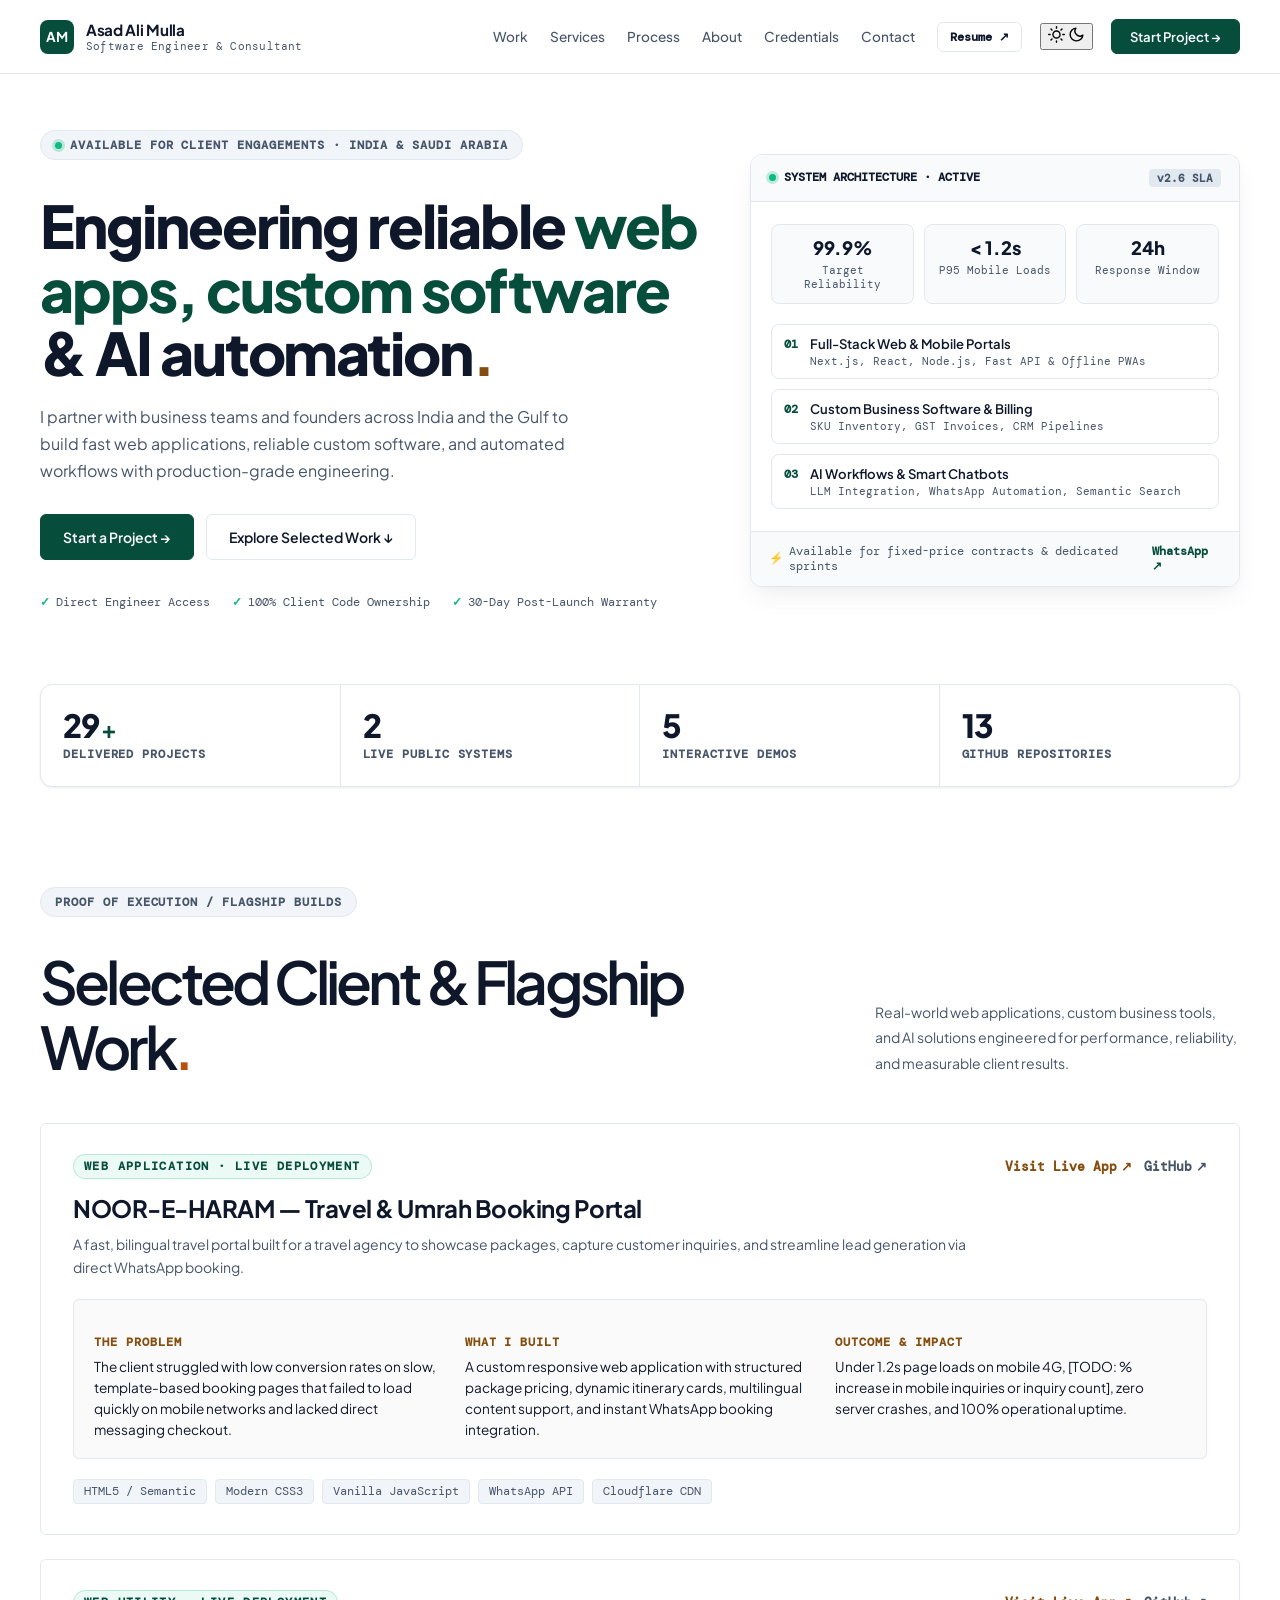
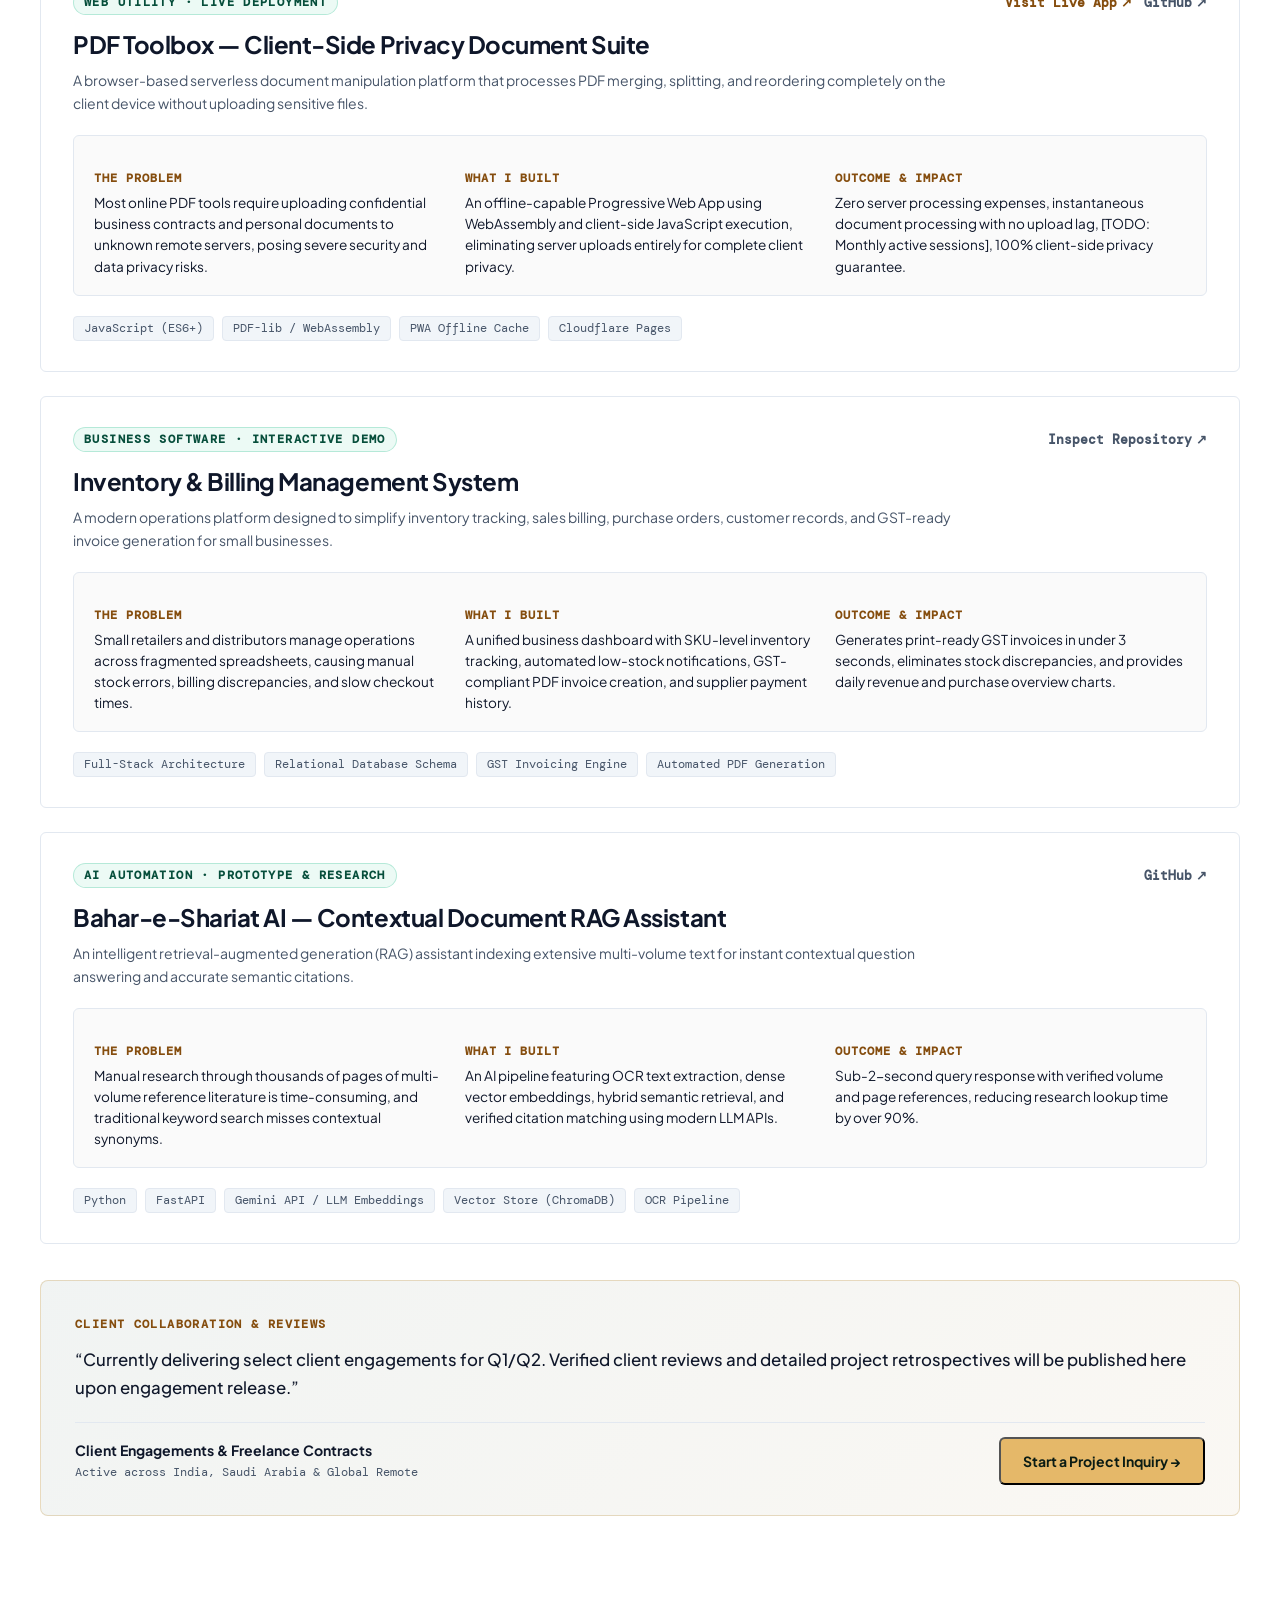
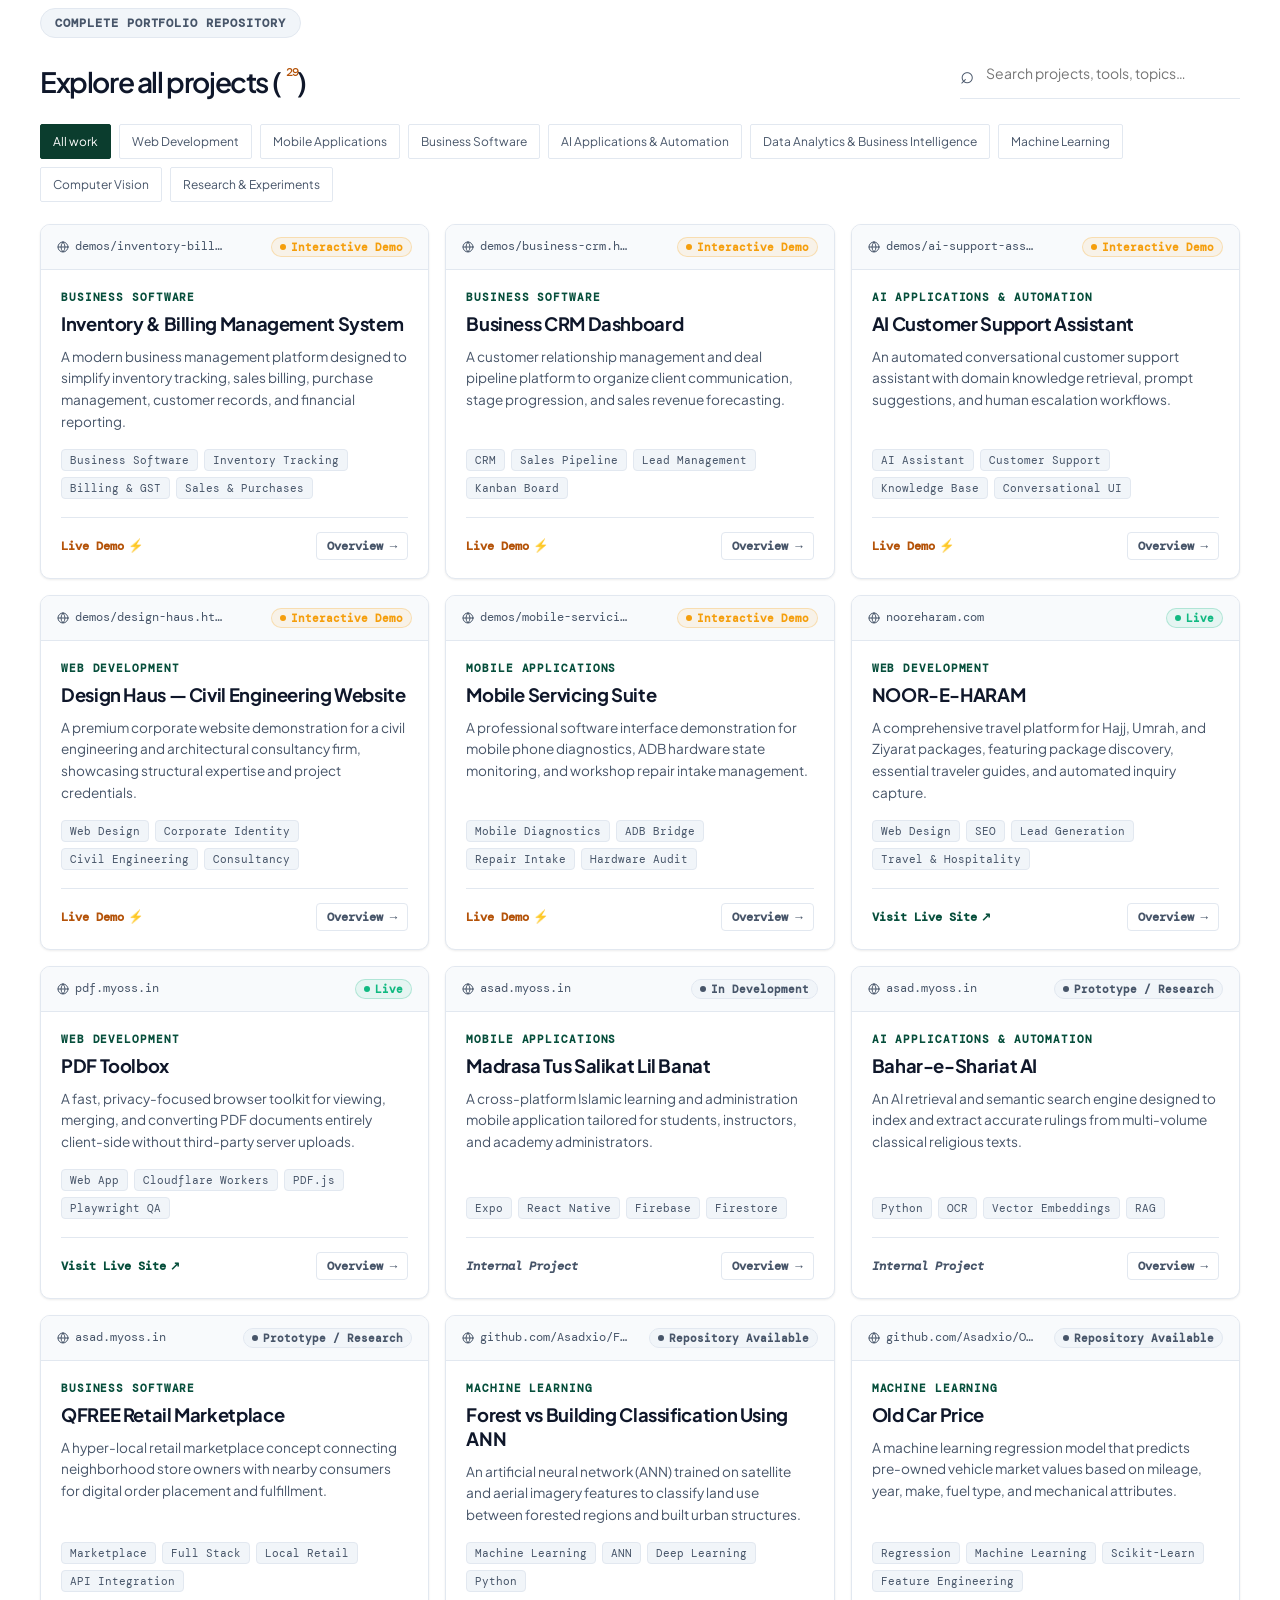
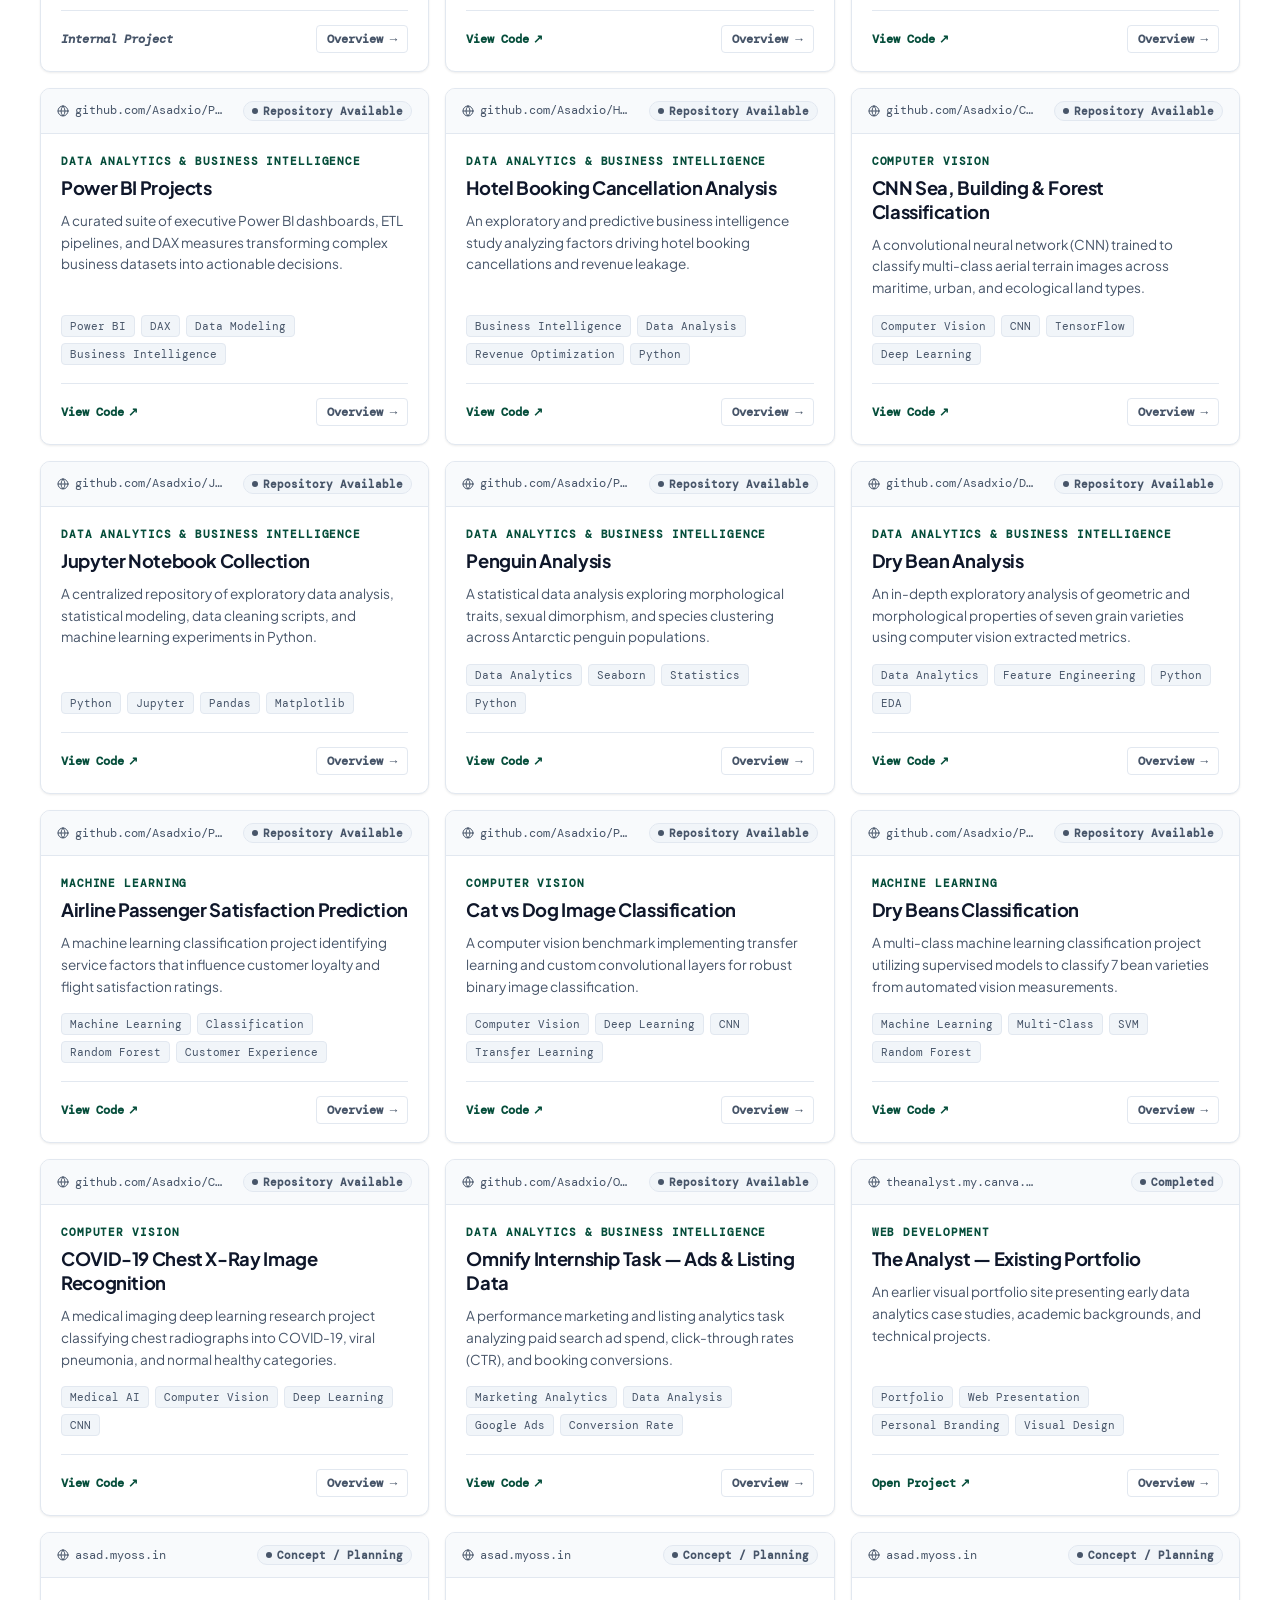
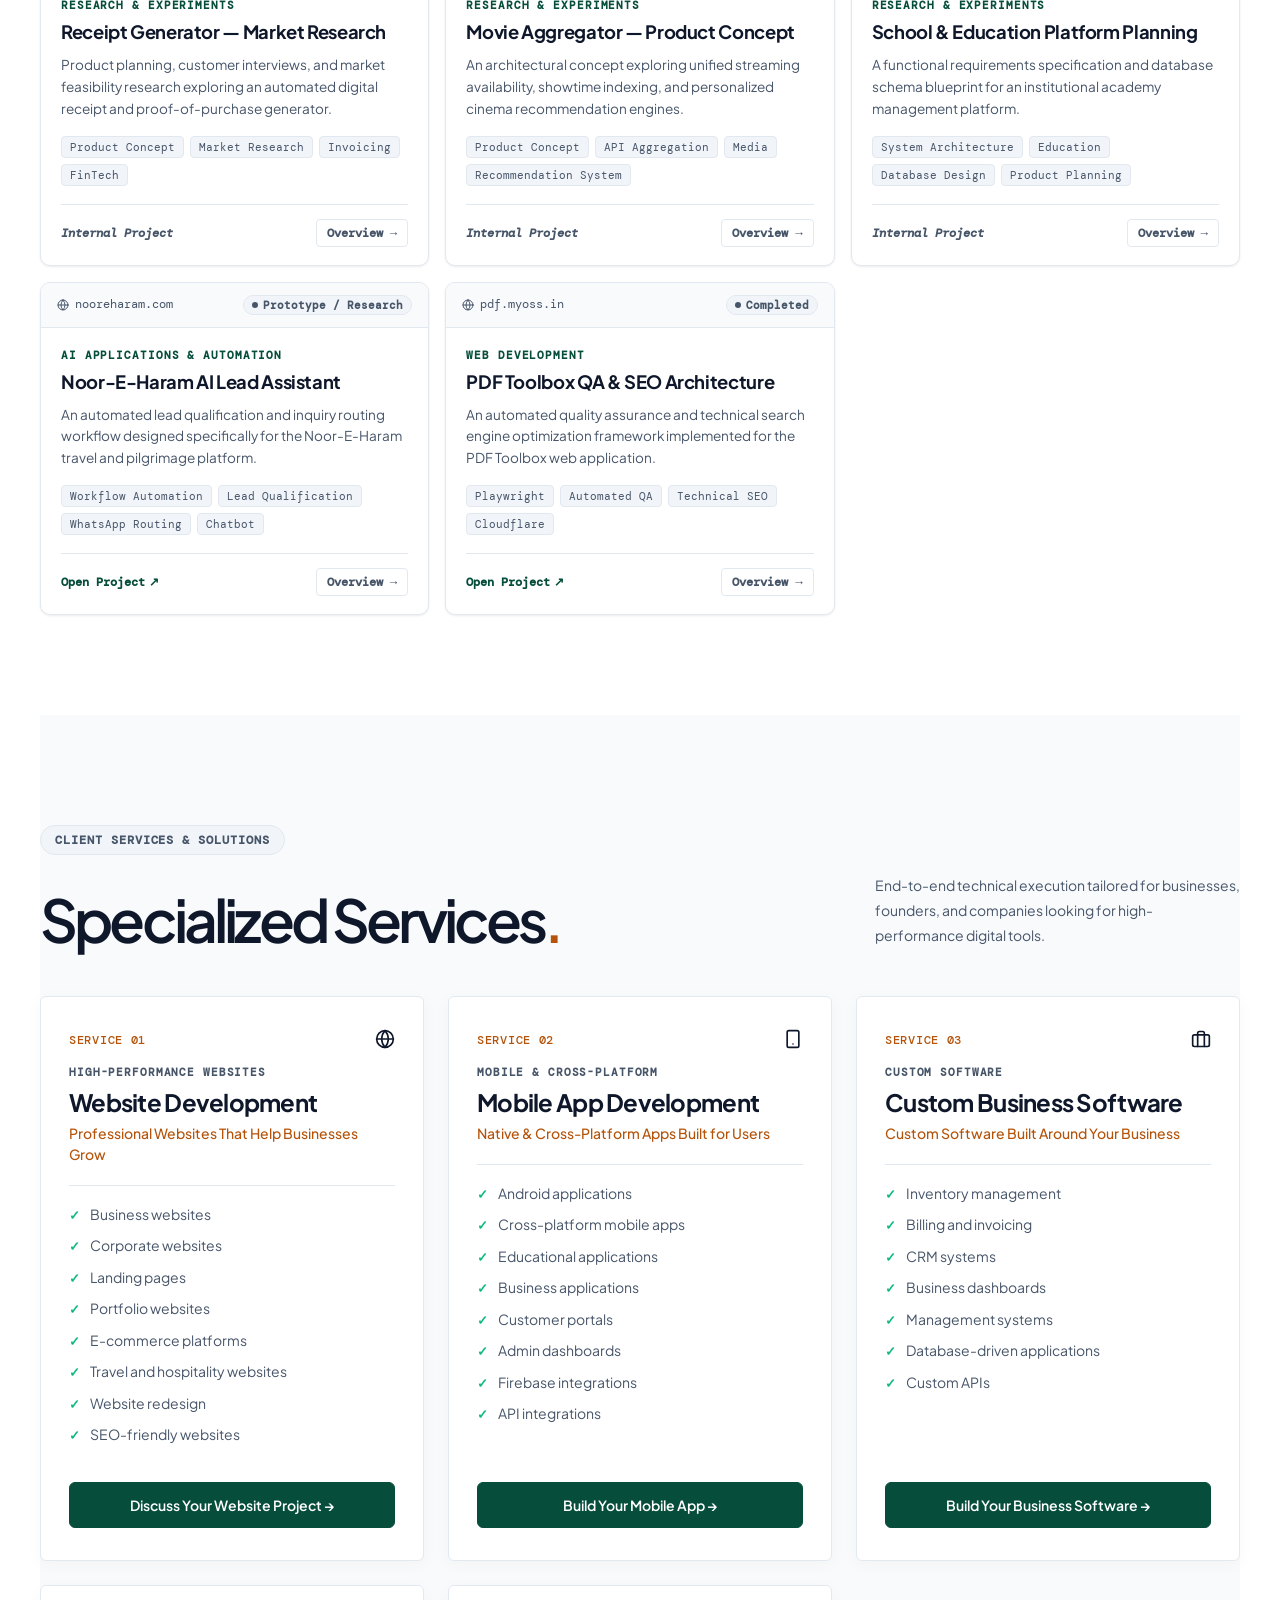
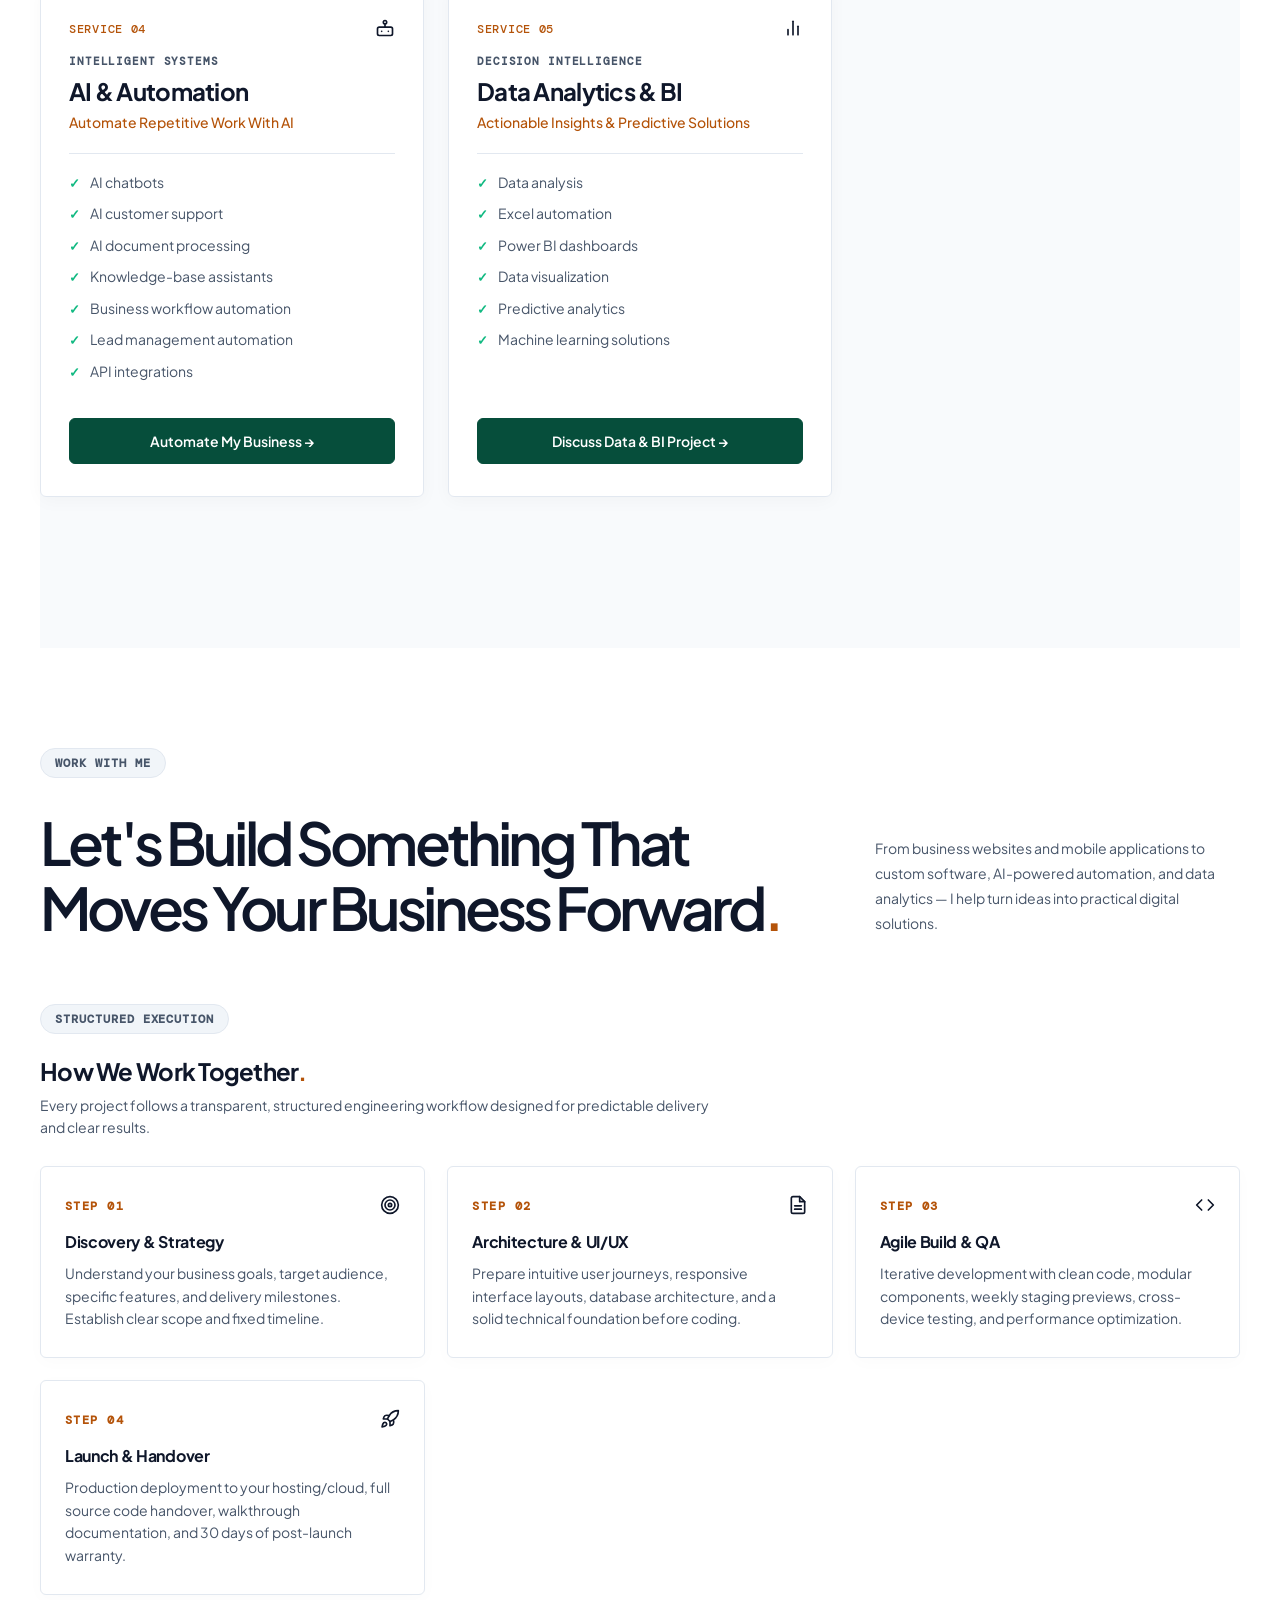
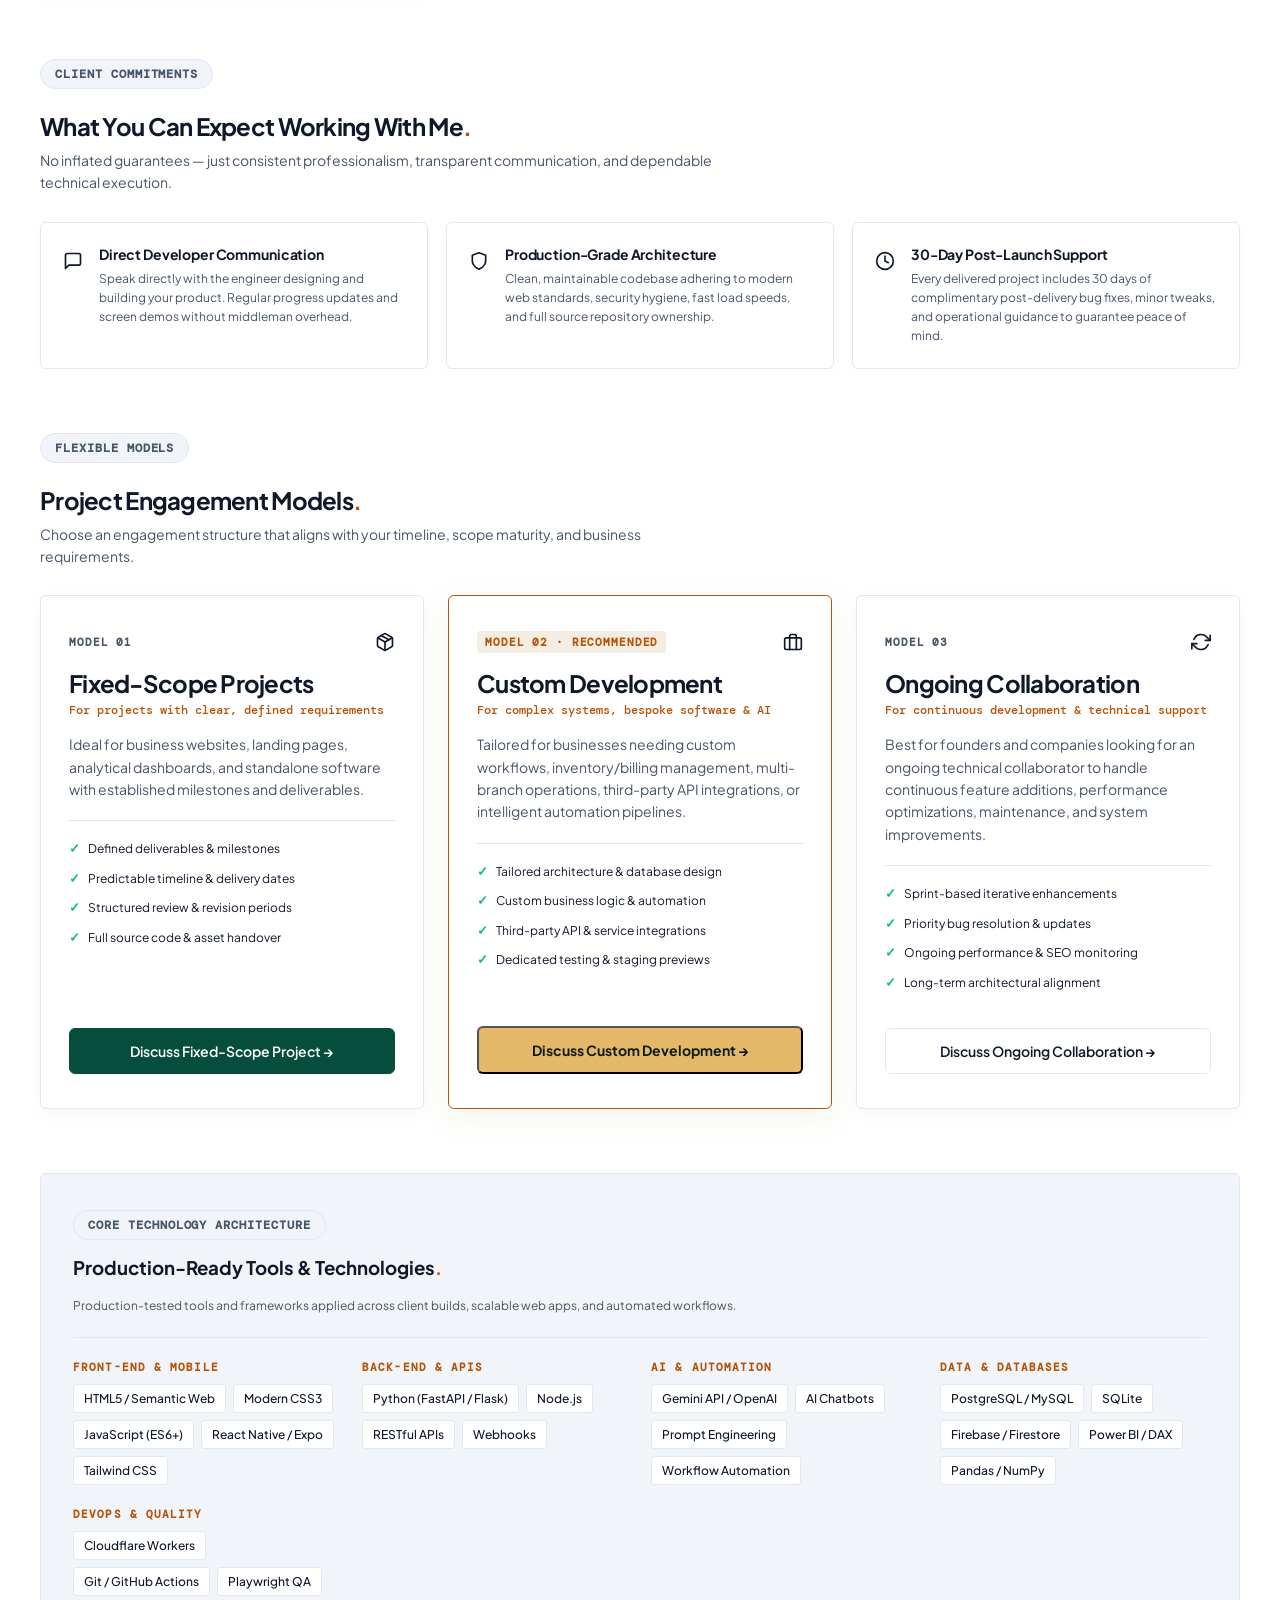
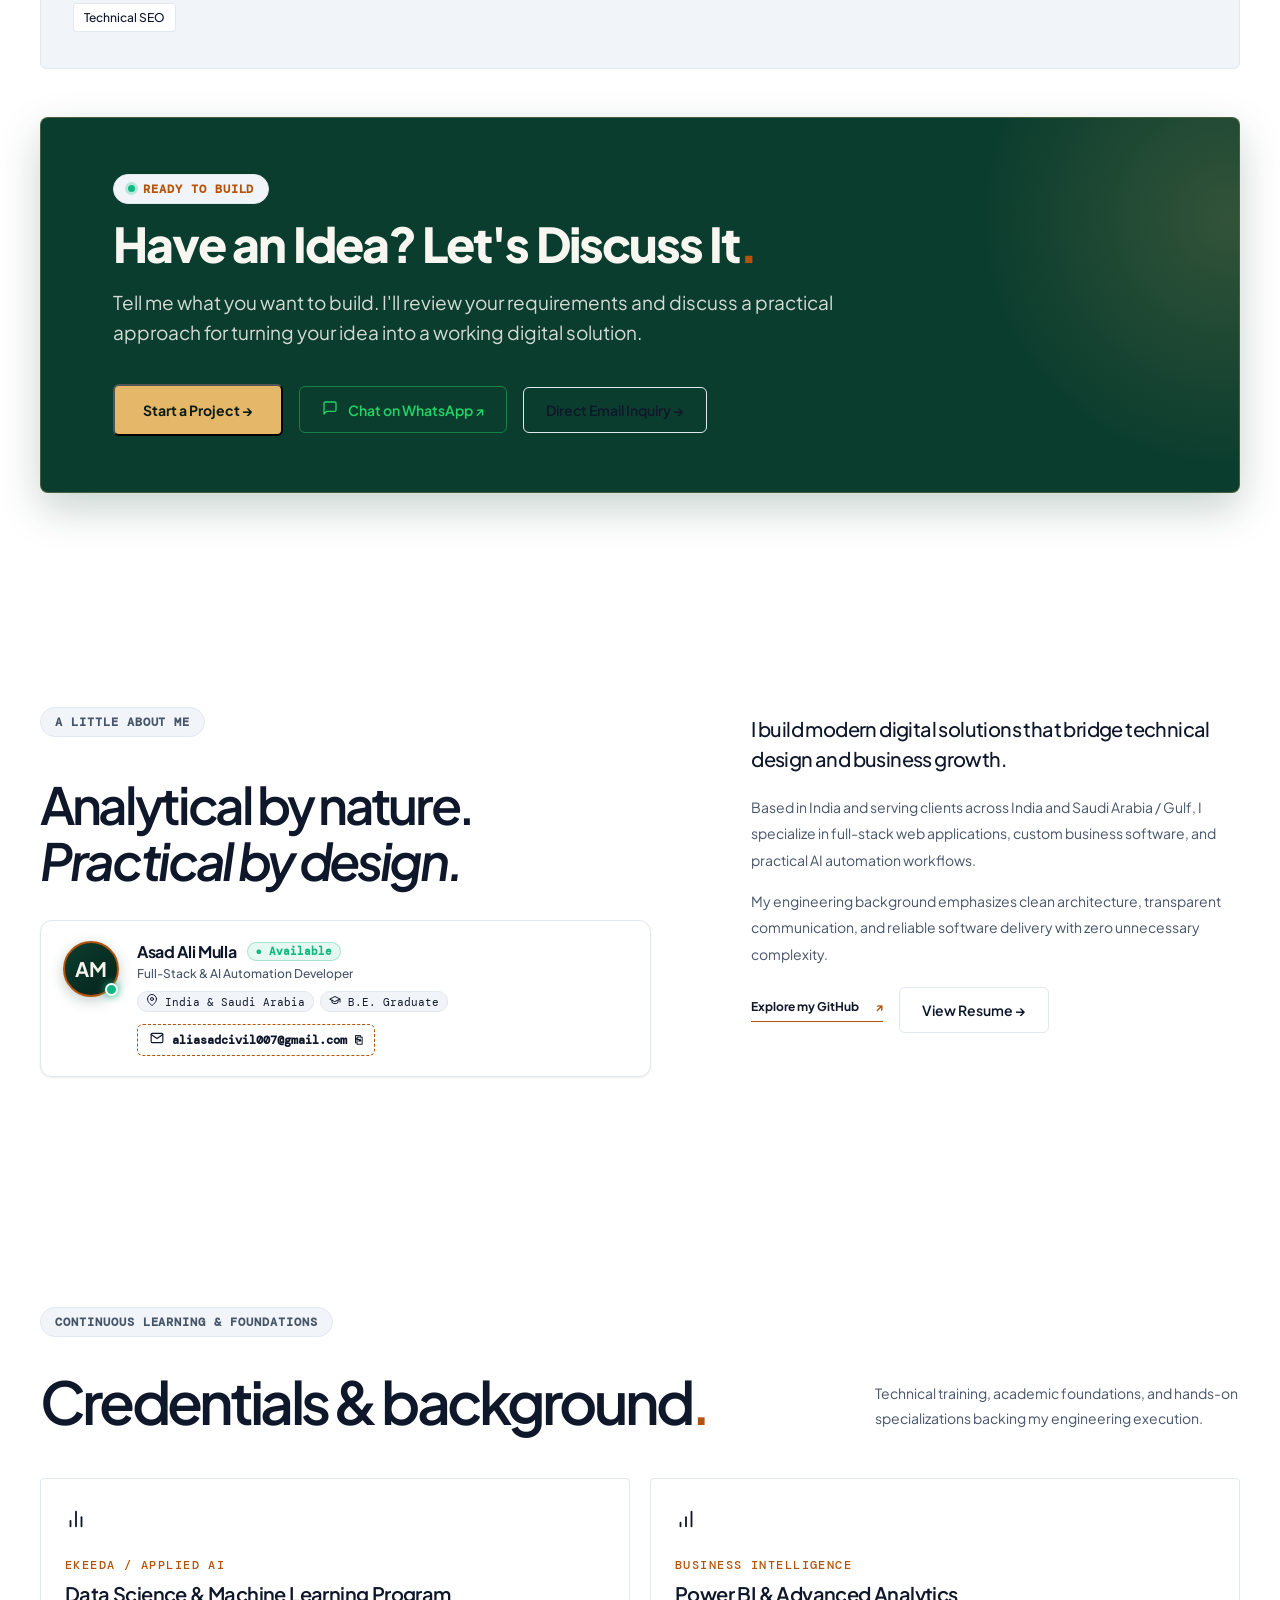
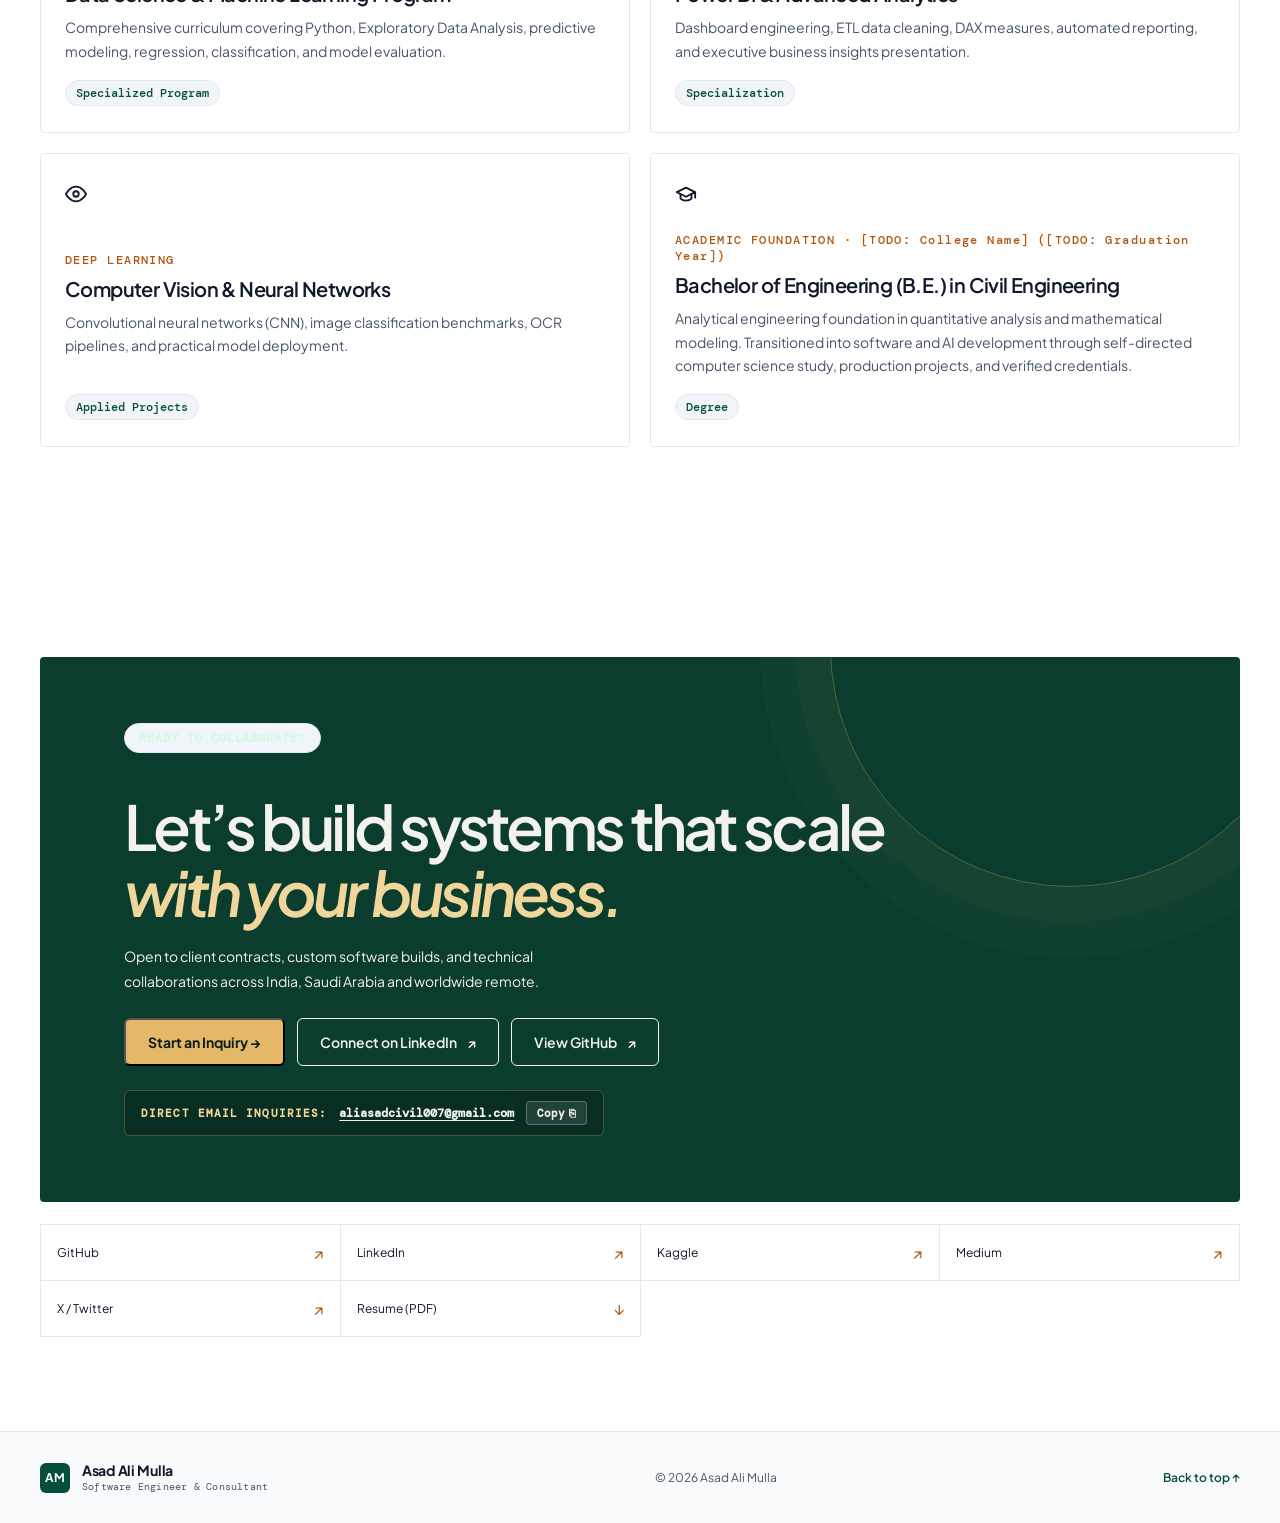
==== commit 323128c2: "Revamp portfolio into executive minimalist corporate engineering platform" ====
--- a/index.html
+++ b/index.html
@@ -24,7 +24,7 @@
   <meta name="referrer" content="strict-origin-when-cross-origin">
   <link rel="preconnect" href="https://fonts.googleapis.com">
   <link rel="preconnect" href="https://fonts.gstatic.com" crossorigin>
-  <link rel="stylesheet" href="https://fonts.googleapis.com/css2?family=DM+Mono:wght@400;500&family=DM+Sans:wght@400;500;600;700&family=Manrope:wght@400;500;600;700;800&display=swap">
+  <link rel="stylesheet" href="https://fonts.googleapis.com/css2?family=DM+Mono:wght@400;500&family=DM+Sans:wght@400;500;600;700&family=Plus+Jakarta+Sans:wght@400;500;600;700;800&display=swap">
   <link rel="manifest" href="manifest.webmanifest">
   <link rel="canonical" href="https://asad.myoss.in/">
   <link rel="icon" href="assets/favicon.svg" type="image/svg+xml">
@@ -155,16 +155,23 @@
   <a class="skip-link" href="#main">Skip to content</a>
   <div class="page-noise" aria-hidden="true"></div>
   <header class="site-header">
-    <a class="brand" href="#top" aria-label="Asad Ali Mulla home">
-      <span class="brand-mark">A<span>.</span></span>
-      <span class="brand-name">ASAD ALI MULLA<small>FULL-STACK · AI · AUTOMATION</small></span>
+    <a class="brand" href="#top" aria-label="Asad Ali Mulla - Home">
+      <span class="brand-avatar">AM</span>
+      <span class="brand-text">
+        <span class="brand-name">Asad Ali Mulla</span>
+        <span class="brand-role">Software Engineer &amp; Consultant</span>
+      </span>
     </a>
     <div class="header-right">
-      <button class="cmd-k-trigger" id="cmd-k-trigger" aria-label="Open Command Palette (Ctrl+K)" title="Quick Actions &amp; Search (Ctrl+K)">
-        <span class="cmd-k-icon" aria-hidden="true">⌕</span>
-        <span class="cmd-k-text">Search projects &amp; skills</span>
-        <kbd class="cmd-k-kbd">⌘K</kbd>
-      </button>
+      <nav class="nav" aria-label="Main navigation">
+        <a href="#work">Work</a>
+        <a href="#services">Services</a>
+        <a href="#work-with-me">Process</a>
+        <a href="#about">About</a>
+        <a href="#credentials">Credentials</a>
+        <a href="#connect">Contact</a>
+        <button class="nav-cta" id="nav-resume-btn" type="button">Resume ↗</button>
+      </nav>
       <button class="theme-toggle" id="theme-toggle" aria-label="Toggle dark mode" title="Toggle theme">
         <span class="theme-icon-light" aria-hidden="true">
           <svg class="svg-icon" width="17" height="17" viewBox="0 0 24 24" fill="none" stroke="currentColor" stroke-width="2" stroke-linecap="round" stroke-linejoin="round" aria-hidden="true"><circle cx="12" cy="12" r="5"></circle><line x1="12" y1="1" x2="12" y2="3"></line><line x1="12" y1="21" x2="12" y2="23"></line><line x1="4.22" y1="4.22" x2="5.64" y2="5.64"></line><line x1="18.36" y1="18.36" x2="19.78" y2="19.78"></line><line x1="1" y1="12" x2="3" y2="12"></line><line x1="21" y1="12" x2="23" y2="12"></line><line x1="4.22" y1="19.78" x2="5.64" y2="18.36"></line><line x1="18.36" y1="5.64" x2="19.78" y2="4.22"></line></svg>
@@ -173,63 +180,105 @@
           <svg class="svg-icon" width="17" height="17" viewBox="0 0 24 24" fill="none" stroke="currentColor" stroke-width="2" stroke-linecap="round" stroke-linejoin="round" aria-hidden="true"><path d="M21 12.79A9 9 0 1 1 11.21 3 7 7 0 0 0 21 12.79z"></path></svg>
         </span>
       </button>
+      <button class="button button-primary header-start-btn" id="header-contact-btn" type="button">Start Project →</button>
       <button class="menu-toggle" aria-label="Open navigation" aria-expanded="false"><span></span><span></span></button>
-      <nav class="nav" aria-label="Main navigation">
-        <a href="#work">Selected work</a>
-        <a href="#services">Services</a>
-        <a href="#work-with-me">Work with me</a>
-        <a href="#about">About</a>
-        <a href="#credentials">Credentials</a>
-        <a href="#connect">Connect</a>
-        <button class="nav-cta" id="nav-resume-btn" type="button">Resume →</button>
-      </nav>
     </div>
   </header>
 
   <main id="main">
     <section class="hero section-wrap" id="top">
       <div class="hero-copy reveal">
-        <div class="eyebrow"><span class="status-dot"></span> AVAILABLE FOR NEW PROJECTS · INDIA &amp; SAUDI ARABIA</div>
-        <h1>Building <span class="gold-text">web applications, custom software</span> &amp; AI automation<span class="gold-dot">.</span></h1>
-        <p class="hero-intro">I help businesses and founders in India and the Gulf turn complex ideas into fast, reliable websites, custom business tools, and intelligent workflow automation.</p>
+        <div class="eyebrow"><span class="status-dot"></span> AVAILABLE FOR CLIENT ENGAGEMENTS · INDIA &amp; SAUDI ARABIA</div>
+        <h1>Engineering reliable <span class="accent-text">web apps, custom software</span> &amp; AI automation<span class="accent-dot">.</span></h1>
+        <p class="hero-intro">I partner with business teams and founders across India and the Gulf to build fast web applications, reliable custom software, and automated workflows with production-grade engineering.</p>
         <div class="hero-actions">
           <button class="button button-primary" id="hero-contact-btn" type="button">Start a Project →</button>
-          <a class="button button-quiet" href="#work">View Work ↓</a>
-        </div>
-        <div class="hero-footnote">
-          <span class="footnote-tag">Open to select freelance contracts &amp; technical client engagements</span>
-        </div>
-      </div>
-      <div class="hero-art reveal" aria-hidden="true">
-        <canvas id="hero-3d-canvas" class="hero-3d-canvas" aria-hidden="true"></canvas>
-        <div class="art-orbit orbit-one"></div><div class="art-orbit orbit-two"></div><div class="art-orbit orbit-three"></div>
-        <div class="art-core"><span class="core-symbol">A<span>.</span></span></div>
+          <a class="button button-quiet" href="#work">Explore Selected Work ↓</a>
+        </div>
+        <div class="hero-trust-strip">
+          <span class="trust-item"><span class="trust-check" aria-hidden="true">✓</span> Direct Engineer Access</span>
+          <span class="trust-item"><span class="trust-check" aria-hidden="true">✓</span> 100% Client Code Ownership</span>
+          <span class="trust-item"><span class="trust-check" aria-hidden="true">✓</span> 30-Day Post-Launch Warranty</span>
+        </div>
+      </div>
+      <div class="hero-card-col reveal">
+        <div class="executive-system-card">
+          <div class="system-card-top">
+            <div class="sys-status">
+              <span class="sys-dot"></span>
+              <span class="sys-label">SYSTEM ARCHITECTURE · ACTIVE</span>
+            </div>
+            <span class="sys-badge">v2.6 SLA</span>
+          </div>
+          <div class="system-card-body">
+            <div class="sys-meta-row">
+              <div class="sys-metric-box">
+                <span class="metric-val">99.9%</span>
+                <span class="metric-lbl">Target Reliability</span>
+              </div>
+              <div class="sys-metric-box">
+                <span class="metric-val">&lt; 1.2s</span>
+                <span class="metric-lbl">P95 Mobile Loads</span>
+              </div>
+              <div class="sys-metric-box">
+                <span class="metric-val">24h</span>
+                <span class="metric-lbl">Response Window</span>
+              </div>
+            </div>
+            <div class="sys-capabilities-list">
+              <div class="sys-cap-item">
+                <span class="cap-num">01</span>
+                <div class="cap-info">
+                  <strong>Full-Stack Web &amp; Mobile Portals</strong>
+                  <span>Next.js, React, Node.js, Fast API &amp; Offline PWAs</span>
+                </div>
+              </div>
+              <div class="sys-cap-item">
+                <span class="cap-num">02</span>
+                <div class="cap-info">
+                  <strong>Custom Business Software &amp; Billing</strong>
+                  <span>SKU Inventory, GST Invoices, CRM Pipelines</span>
+                </div>
+              </div>
+              <div class="sys-cap-item">
+                <span class="cap-num">03</span>
+                <div class="cap-info">
+                  <strong>AI Workflows &amp; Smart Chatbots</strong>
+                  <span>LLM Integration, WhatsApp Automation, Semantic Search</span>
+                </div>
+              </div>
+            </div>
+          </div>
+          <div class="system-card-footer">
+            <div class="sys-footer-left">
+              <span class="ping-icon" aria-hidden="true">⚡</span>
+              <span>Available for fixed-price contracts &amp; dedicated sprints</span>
+            </div>
+            <a href="https://wa.me/919137330084?text=Hi%20Asad%2C%20I%20am%20interested%20in%20discussing%20a%20project." target="_blank" rel="noopener noreferrer" class="sys-direct-link">WhatsApp ↗</a>
+          </div>
+        </div>
       </div>
     </section>
 
     <section class="stats-section section-wrap reveal" aria-label="Key highlights and impact">
-      <div class="stats-grid">
-        <div class="stat-card">
-          <div class="stat-value"><span class="counter" id="stat-total-projects" data-target="29">29</span><span class="stat-plus">+</span></div>
-          <div class="stat-label">Total Portfolio Projects</div>
-        </div>
-        <div class="stat-card">
-          <div class="stat-value"><span class="counter" id="stat-live-projects" data-target="2">2</span><span class="stat-plus"></span></div>
-          <div class="stat-label">Live Public Deployments</div>
-        </div>
-        <div class="stat-card">
-          <div class="stat-value"><span class="counter" id="stat-interactive-demos" data-target="5">5</span><span class="stat-plus"></span></div>
-          <div class="stat-label">Interactive Working Demos</div>
-        </div>
-        <div class="stat-card">
-          <div class="stat-value"><span class="counter" id="stat-github-repos" data-target="13">13</span><span class="stat-plus"></span></div>
-          <div class="stat-label">Public GitHub Repositories</div>
-        </div>
-      </div>
-    </section>
-
-    <section class="ticker" aria-label="Areas of work">
-      <div class="ticker-track"><span>DATA ANALYTICS</span><i aria-hidden="true">✳</i><span>Machine Learning</span><i aria-hidden="true">✳</i><span>AI APPLICATIONS</span><i aria-hidden="true">✳</i><span>DIGITAL PRODUCTS</span><i aria-hidden="true">✳</i><span>Business Intelligence</span><i aria-hidden="true">✳</i><span>DATA ANALYTICS</span><i aria-hidden="true">✳</i><span>Machine Learning</span><i aria-hidden="true">✳</i><span>AI APPLICATIONS</span><i aria-hidden="true">✳</i><span>DIGITAL PRODUCTS</span></div>
+      <div class="stats-bar">
+        <div class="stat-cell">
+          <div class="stat-number"><span class="counter" id="stat-total-projects" data-target="29">29</span><span class="stat-plus">+</span></div>
+          <div class="stat-title">Delivered Projects</div>
+        </div>
+        <div class="stat-cell">
+          <div class="stat-number"><span class="counter" id="stat-live-projects" data-target="2">2</span></div>
+          <div class="stat-title">Live Public Systems</div>
+        </div>
+        <div class="stat-cell">
+          <div class="stat-number"><span class="counter" id="stat-interactive-demos" data-target="5">5</span></div>
+          <div class="stat-title">Interactive Demos</div>
+        </div>
+        <div class="stat-cell">
+          <div class="stat-number"><span class="counter" id="stat-github-repos" data-target="13">13</span></div>
+          <div class="stat-title">GitHub Repositories</div>
+        </div>
+      </div>
     </section>
 
     <section class="section-wrap work-section" id="work">
@@ -823,13 +872,6 @@
       </div>
     </section>
 
-    <section class="manifesto">
-      <div class="manifesto-inner section-wrap reveal">
-        <span class="eyebrow">HOW I THINK</span>
-        <p>Good technology is not just what it can do.<br><em>It’s what it makes easier for people.</em></p>
-        <span class="manifesto-line"></span>
-      </div>
-    </section>
 
     <section class="section-wrap about-section" id="about">
       <div class="about-left reveal">
@@ -936,9 +978,9 @@
     <section class="connect-section section-wrap" id="connect">
       <div class="connect-panel reveal">
         <div class="connect-glow"></div>
-        <div class="eyebrow">HAVE A GOOD PROBLEM?</div>
-        <h2>Let’s make<br><em>something useful.</em></h2>
-        <p>Open to relevant roles, freelance projects and collaborations across India, Saudi Arabia and international markets.</p>
+        <div class="eyebrow">READY TO COLLABORATE?</div>
+        <h2>Let’s build systems that scale<br><em>with your business.</em></h2>
+        <p>Open to client contracts, custom software builds, and technical collaborations across India, Saudi Arabia and worldwide remote.</p>
         <div class="connect-actions">
           <button class="button button-gold" id="connect-modal-btn" type="button">Start an Inquiry →</button>
           <a class="button button-border" href="https://www.linkedin.com/in/asad-ali-mulla-044240262/" target="_blank" rel="noopener noreferrer">Connect on LinkedIn <span aria-hidden="true">↗</span></a>
@@ -964,7 +1006,13 @@
   </main>
 
   <footer class="site-footer">
-    <a class="brand footer-brand" href="#top"><span class="brand-mark">A<span>.</span></span><span class="brand-name">ASAD ALI MULLA<small>BUILT WITH INTENTION.</small></span></a>
+    <a class="brand footer-brand" href="#top" aria-label="Asad Ali Mulla — Back to top">
+      <span class="brand-avatar">AM</span>
+      <span class="brand-text">
+        <span class="brand-name">Asad Ali Mulla</span>
+        <span class="brand-role">Software Engineer &amp; Consultant</span>
+      </span>
+    </a>
     <span>© <span id="year"></span> Asad Ali Mulla</span>
     <a href="#top" class="back-top">Back to top ↑</a>
   </footer>
@@ -1166,36 +1214,6 @@
   <!-- Floating Toast Notifications -->
   <div class="toast-container" id="toast-container" aria-live="polite" aria-atomic="true"></div>
 
-  <!-- Systems & Architecture Console (Developer Tool) -->
-  <div class="terminal-widget" id="terminal-widget" aria-hidden="true" role="region" aria-label="Interactive Developer Console">
-    <div class="terminal-header" id="terminal-header">
-      <div class="terminal-controls" aria-hidden="true">
-        <span class="t-dot t-red" id="t-close" title="Close console"></span>
-        <span class="t-dot t-yellow" id="t-clear" title="Clear buffer"></span>
-        <span class="t-dot t-green" id="t-expand" title="Maximize view"></span>
-      </div>
-      <div class="terminal-title">Interactive Developer Console — asad.myoss.in</div>
-      <button class="t-exit-btn" id="t-exit-btn" aria-label="Close terminal"><span aria-hidden="true">&times;</span></button>
-    </div>
-    <div class="terminal-body" id="terminal-body">
-      <div class="terminal-output" id="terminal-output">
-        <p class="t-dim">Asad Ali Mulla — Interactive Developer Terminal</p>
-        <p class="t-dim">Type <span class="t-hl">'help'</span> for command index or <span class="t-hl">'skills'</span> to inspect core capabilities.</p>
-      </div>
-      <div class="terminal-input-row">
-        <span class="t-prompt">asad.myoss.in &gt;</span>
-        <input type="text" id="terminal-input" class="terminal-input" autocomplete="off" spellcheck="false" aria-label="Terminal command input">
-      </div>
-    </div>
-  </div>
-
-  <!-- Developer Console Launcher -->
-  <button class="terminal-launcher" id="terminal-launcher" aria-label="Open Developer Console" title="Open Developer Console">
-    <span class="terminal-icon" aria-hidden="true">&gt;_</span>
-    <span class="terminal-text">Developer Console</span>
-  </button>
-
-  <script src="assets/three.min.js" defer></script>
   <script src="assets/app.js" defer></script>
 </body>
 </html>
--- a/assets/styles.css
+++ b/assets/styles.css
@@ -1,29 +1,30 @@
 :root {
-  --green: #0b3d2e;
-  --green2: #123f31;
+  --green: #064e3b;
+  --green2: #047857;
   --green-glow: #10b981;
-  --deep: #101412;
-  --ink: #19201c;
-  --muted: #526056;
-  --gold: #b38636;
-  --gold-text: #7c5310;
-  --gold-glow: #fbbf24;
-  --ivory: #f4f2ec;
-  --paper: #faf9f5;
-  --card-bg: #fffefa;
-  --line: rgba(25, 32, 28, 0.13);
-  --header-bg: rgba(250, 249, 245, 0.92);
-  --tag-bg: #f0f0e9;
-  --section-alt: #f0efe8;
-  --section-manifesto: #eaece3;
-  --social-hover: #eeeee7;
-  --serif: Georgia, 'Times New Roman', serif;
-  --sans: 'DM Sans', Arial, sans-serif;
-  --display: Manrope, 'DM Sans', sans-serif;
-  --mono: 'DM Mono', monospace;
-  --max: 1220px;
-  --shadow-sm: 0 4px 16px rgba(0, 0, 0, 0.05);
-  --shadow-lg: 0 24px 60px rgba(18, 36, 26, 0.08);
+  --deep: #0f172a;
+  --ink: #0f172a;
+  --muted: #475569;
+  --gold: #b45309;
+  --gold-text: #854d0e;
+  --gold-glow: #f59e0b;
+  --ivory: #f8fafc;
+  --paper: #ffffff;
+  --card-bg: #ffffff;
+  --line: #e2e8f0;
+  --header-bg: rgba(255, 255, 255, 0.94);
+  --tag-bg: #f1f5f9;
+  --section-alt: #f8fafc;
+  --section-manifesto: #f1f5f9;
+  --social-hover: #f1f5f9;
+  --serif: 'Plus Jakarta Sans', 'DM Sans', sans-serif;
+  --sans: 'Plus Jakarta Sans', 'DM Sans', -apple-system, BlinkMacSystemFont, 'Segoe UI', Roboto, sans-serif;
+  --display: 'Plus Jakarta Sans', 'DM Sans', -apple-system, BlinkMacSystemFont, sans-serif;
+  --mono: 'DM Mono', ui-monospace, SFMono-Regular, Menlo, Monaco, Consolas, monospace;
+  --max: 1200px;
+  --shadow-sm: 0 1px 3px rgba(0, 0, 0, 0.05), 0 1px 2px rgba(0, 0, 0, 0.03);
+  --shadow-md: 0 4px 6px -1px rgba(0, 0, 0, 0.06), 0 2px 4px -1px rgba(0, 0, 0, 0.04);
+  --shadow-lg: 0 12px 28px -4px rgba(15, 23, 42, 0.06), 0 4px 8px -2px rgba(15, 23, 42, 0.03);
 
   /* Typography scale tokens */
   --text-xs: 0.75rem;
@@ -41,22 +42,23 @@
   --green2: #059669;
   --green-glow: #34d399;
   --deep: #050806;
-  --ink: #f1f5f2;
-  --muted: #a3b5a7;
-  --gold: #e5b869;
+  --ink: #f8fafc;
+  --muted: #94a3b8;
+  --gold: #f59e0b;
   --gold-text: #fcd34d;
   --gold-glow: #fcd34d;
-  --ivory: #0f1512;
+  --ivory: #0d1310;
   --paper: #090d0b;
-  --card-bg: rgba(15, 22, 18, 0.85);
-  --line: rgba(255, 255, 255, 0.09);
-  --header-bg: rgba(9, 13, 11, 0.92);
-  --tag-bg: rgba(255, 255, 255, 0.06);
-  --section-alt: #0c120e;
+  --card-bg: #101713;
+  --line: rgba(255, 255, 255, 0.08);
+  --header-bg: rgba(9, 13, 11, 0.94);
+  --tag-bg: rgba(255, 255, 255, 0.05);
+  --section-alt: #0b110e;
   --section-manifesto: #0e1511;
   --social-hover: rgba(255, 255, 255, 0.05);
-  --shadow-sm: 0 4px 16px rgba(0, 0, 0, 0.4);
-  --shadow-lg: 0 24px 60px rgba(0, 0, 0, 0.65);
+  --shadow-sm: 0 2px 8px rgba(0, 0, 0, 0.3);
+  --shadow-md: 0 6px 16px rgba(0, 0, 0, 0.4);
+  --shadow-lg: 0 20px 48px rgba(0, 0, 0, 0.6);
 }
 
 * { box-sizing: border-box; }
@@ -80,12 +82,7 @@
 }
 
 .page-noise {
-  position: fixed;
-  inset: 0;
-  pointer-events: none;
-  z-index: 0;
-  opacity: 0.035;
-  background-image: url("data:image/svg+xml,%3Csvg viewBox='0 0 180 180' xmlns='http://www.w3.org/2000/svg'%3E%3Cfilter id='n'%3E%3CfeTurbulence type='fractalNoise' baseFrequency='.8' numOctaves='3' stitchTiles='stitch'/%3E%3C/filter%3E%3Crect width='100%25' height='100%25' filter='url(%23n)' opacity='.3'/%3E%3C/svg%3E");
+  display: none;
 }
 
 .section-wrap {
@@ -108,8 +105,9 @@
 .skip-link:focus { top: 12px; }
 
 /* Header & Theme Switcher */
+/* Header & Navigation */
 .site-header {
-  height: 88px;
+  height: 74px;
   position: sticky;
   top: 0;
   z-index: 50;
@@ -118,107 +116,118 @@
   justify-content: space-between;
   padding: 0 max(32px, calc((100vw - var(--max)) / 2));
   background: var(--header-bg);
-  backdrop-filter: blur(18px);
+  backdrop-filter: blur(16px);
   border-bottom: 1px solid var(--line);
   transition: background 0.3s, border-color 0.3s;
 }
-.brand { display: flex; align-items: center; gap: 12px; }
-.brand-mark {
+.brand {
+  display: flex;
+  align-items: center;
+  gap: 12px;
+  text-decoration: none;
+}
+.brand-avatar {
   display: grid;
   place-items: center;
-  width: 40px;
-  height: 40px;
+  width: 34px;
+  height: 34px;
   background: var(--green);
-  color: var(--ivory);
-  font: 700 var(--heading-md) var(--serif);
-  border-radius: 50%;
-  box-shadow: 0 4px 15px rgba(11, 61, 46, 0.2);
-}
-.brand-mark span { color: var(--gold); }
+  color: #ffffff;
+  font-family: var(--display);
+  font-weight: 700;
+  font-size: 0.85rem;
+  border-radius: 8px;
+  letter-spacing: -0.01em;
+}
+.brand-text {
+  display: flex;
+  flex-direction: column;
+  line-height: 1.25;
+}
 .brand-name {
-  font: 800 var(--text-xs) var(--display);
-  letter-spacing: .13em;
-  line-height: 1.7;
-}
-.brand-name small {
-  display: block;
-  font: var(--text-xs) var(--mono);
-  letter-spacing: .06em;
-  color: var(--muted);
+  font-family: var(--display);
+  font-weight: 700;
+  font-size: 0.95rem;
+  letter-spacing: -0.02em;
+  color: var(--ink);
+}
+.brand-role {
+  font-family: var(--mono);
+  font-size: 0.7rem;
+  color: var(--muted);
+  letter-spacing: 0.02em;
 }
 
 .header-right {
   display: flex;
   align-items: center;
-  gap: 20px;
-}
-
-.theme-toggle {
-  display: inline-flex;
-  align-items: center;
-  justify-content: center;
-  width: 38px;
-  height: 38px;
-  border-radius: 50%;
-  border: 1px solid var(--line);
+  gap: 18px;
+}
+
+.nav {
+  display: flex;
+  align-items: center;
+  gap: 22px;
+  font-size: 0.85rem;
+  font-weight: 500;
+  color: var(--muted);
+}
+.nav > a:not(.nav-cta) {
+  transition: color 0.2s;
+  text-decoration: none;
+}
+.nav > a:not(.nav-cta):hover {
+  color: var(--ink);
+}
+.nav-cta {
+  border: 1px solid var(--line);
+  padding: 6px 12px;
+  border-radius: 6px;
   background: var(--card-bg);
   color: var(--ink);
+  font-family: var(--mono);
+  font-size: 0.78rem;
+  font-weight: 600;
   cursor: pointer;
+  transition: border-color 0.2s, transform 0.2s;
+}
+.nav-cta:hover {
+  border-color: var(--green);
+  transform: translateY(-1px);
+}
+.header-start-btn {
+  padding: 8px 18px !important;
+  font-size: 0.82rem !important;
+  font-weight: 600 !important;
+  border-radius: 6px !important;
+  white-space: nowrap;
+}
+.menu-toggle { display: none; }
+
+/* Hero Section (Executive Engineering Studio Style) */
+.hero {
+  display: grid;
+  grid-template-columns: 1.15fr 0.85fr;
+  gap: 48px;
+  align-items: center;
   position: relative;
-  overflow: hidden;
-  box-shadow: var(--shadow-sm);
-  transition: transform 0.25s, border-color 0.25s, background 0.25s;
-}
-.theme-toggle:hover {
-  transform: scale(1.08) rotate(15deg);
-  border-color: var(--gold);
-}
-.theme-icon-light, .theme-icon-dark {
-  font-size: var(--text-base);
-  position: absolute;
-  transition: transform 0.35s cubic-bezier(0.16, 1, 0.3, 1), opacity 0.35s ease;
-}
-[data-theme="dark"] .theme-icon-dark { transform: translateY(0); opacity: 1; }
-[data-theme="dark"] .theme-icon-light { transform: translateY(-26px); opacity: 0; }
-:root:not([data-theme="dark"]) .theme-icon-dark { transform: translateY(26px); opacity: 0; }
-:root:not([data-theme="dark"]) .theme-icon-light { transform: translateY(0); opacity: 1; }
-
-.nav {
-  display: flex;
-  align-items: center;
-  gap: 31px;
-  font-size: var(--text-xs);
-  color: var(--muted);
-}
-.nav > a:not(.nav-cta) { transition: color .2s; }
-.nav > a:not(.nav-cta):hover { color: var(--green); }
-.nav-cta {
-  border: 1px solid var(--line);
-  padding: 12px 16px;
-  border-radius: 3px;
-  color: var(--ink);
-  transition: border-color .25s, transform .2s;
-}
-.nav-cta:hover { border-color: var(--gold); transform: translateY(-2px); }
-.nav-cta span { color: var(--gold); margin-left: 8px; }
-.menu-toggle { display: none; }
-
-/* Hero Section */
-.hero {
-  min-height: 650px;
-  display: grid;
-  grid-template-columns: 1.05fr .95fr;
-  align-items: center;
-  position: relative;
-  padding-top: 50px;
-  padding-bottom: 72px;
+  padding-top: 56px;
+  padding-bottom: 64px;
 }
 .hero-copy { position: relative; z-index: 2; }
 .eyebrow {
-  font: 500 var(--text-xs) var(--mono);
-  letter-spacing: .12em;
+  display: inline-flex;
+  align-items: center;
+  gap: 8px;
+  font: 600 var(--text-xs) var(--mono);
+  letter-spacing: .08em;
   color: var(--muted);
   text-transform: uppercase;
+  padding: 6px 14px;
+  background: var(--tag-bg);
+  border: 1px solid var(--line);
+  border-radius: 9999px;
+  margin-bottom: 16px;
 }
 .status-dot {
   display: inline-block;
@@ -226,63 +235,70 @@
   height: 7px;
   background: #10b981;
   border-radius: 50%;
-  margin-right: 8px;
-  box-shadow: 0 0 0 4px rgba(16, 185, 129, 0.2);
+  box-shadow: 0 0 0 3px rgba(16, 185, 129, 0.25);
   animation: pulse-live 2s infinite;
 }
+@keyframes pulse-live {
+  0% { box-shadow: 0 0 0 0 rgba(16, 185, 129, 0.5); }
+  70% { box-shadow: 0 0 0 7px rgba(16, 185, 129, 0); }
+  100% { box-shadow: 0 0 0 0 rgba(16, 185, 129, 0); }
+}
+
 h1, h2, h3, p { margin-top: 0; }
 .hero h1 {
-  font: 600 clamp(54px, 6.5vw, 91px)/.99 var(--display);
-  letter-spacing: -.075em;
-  margin: 29px 0 25px;
-  max-width: 680px;
-}
-.hero h1 em, .about-left h2 em, .connect-panel h2 em, .manifesto-inner > p em {
-  font: italic 500 1.02em var(--serif);
+  font-family: var(--display);
+  font-size: clamp(38px, 4.6vw, 62px);
+  font-weight: 800;
+  line-height: 1.08;
+  letter-spacing: -.035em;
+  color: var(--ink);
+  margin: 18px 0;
+}
+.accent-text {
   color: var(--green);
-  letter-spacing: -.06em;
-}
-.outline-word {
-  color: transparent;
-  -webkit-text-stroke: 1.5px #19201c;
-}
-[data-theme="dark"] .outline-word {
-  -webkit-text-stroke: 1.5px #f4f2ec;
+}
+[data-theme="dark"] .accent-text {
+  color: #34d399;
+}
+.accent-dot {
+  color: var(--gold-text);
 }
 .hero-intro {
-  font-size: var(--text-base);
-  line-height: 1.8;
-  color: var(--muted);
-  max-width: 490px;
-  margin-bottom: 29px;
-}
-.hero-actions, .connect-actions { display: flex; gap: 12px; flex-wrap: wrap; }
+  font-size: clamp(1rem, 1.15vw, 1.125rem);
+  line-height: 1.7;
+  color: var(--muted);
+  max-width: 540px;
+  margin-bottom: 30px;
+}
+.hero-actions, .connect-actions {
+  display: flex;
+  gap: 12px;
+  flex-wrap: wrap;
+}
 .button {
   display: inline-flex;
   align-items: center;
-  gap: 25px;
-  padding: 15px 19px;
-  font-size: var(--text-xs);
+  gap: 10px;
+  padding: 13px 22px;
+  font-size: var(--text-sm);
   font-weight: 600;
-  border-radius: 2px;
+  border-radius: 6px;
   cursor: pointer;
-  transition: transform .25s cubic-bezier(0.16, 1, 0.3, 1), background .25s, border-color .25s, box-shadow .25s;
+  transition: transform 0.2s cubic-bezier(0.16, 1, 0.3, 1), background 0.2s, border-color 0.2s, box-shadow 0.2s, opacity 0.2s;
+  text-decoration: none;
 }
 .button:hover {
-  transform: translateY(-3px);
+  transform: translateY(-2px);
+}
+.button-primary {
+  background: var(--green);
+  color: #ffffff;
+  border: 1px solid var(--green);
+}
+.button-primary:hover {
+  opacity: 0.92;
   box-shadow: var(--shadow-sm);
 }
-.button span { font-size: var(--text-base); }
-.button-primary {
-  background: #0b3d2e;
-  color: #ffffff;
-  border: 1px solid #0b3d2e;
-}
-.button-primary:hover {
-  background: #14533d;
-  border-color: #14533d;
-}
-.button-primary span { color: #f0d69a; }
 [data-theme="dark"] .button-primary {
   background: #064e3b;
   color: #ffffff;
@@ -292,204 +308,234 @@
   background: #065f46;
   border-color: #34d399;
 }
-.button-quiet { border: 1px solid var(--line); color: var(--ink); }
-.button-quiet:hover { border-color: var(--green); }
-.hero-footnote {
+.button-quiet {
+  border: 1px solid var(--line);
+  color: var(--ink);
+  background: transparent;
+}
+.button-quiet:hover {
+  border-color: var(--ink);
+  background: var(--section-alt);
+}
+.hero-trust-strip {
   display: flex;
   flex-wrap: wrap;
-  gap: 12px 20px;
-  margin-top: 56px;
+  gap: 16px 22px;
+  margin-top: 34px;
   font-family: var(--mono);
   font-size: var(--text-xs);
-  line-height: 1.6;
-  letter-spacing: 0.04em;
-  color: var(--muted);
-}
-
-/* 3D WebGL Canvas & Hero Art */
-.hero-art {
-  height: 480px;
+  color: var(--muted);
+}
+.trust-item {
+  display: inline-flex;
+  align-items: center;
+  gap: 6px;
+}
+.trust-check {
+  color: #10b981;
+  font-weight: 700;
+}
+
+/* Executive Systems Architecture Card (Hero Visual) */
+.hero-card-col {
   position: relative;
+}
+.executive-system-card {
+  background: var(--card-bg);
+  border: 1px solid var(--line);
+  border-radius: 12px;
+  box-shadow: var(--shadow-lg);
+  overflow: hidden;
+  transition: border-color 0.3s;
+}
+.executive-system-card:hover {
+  border-color: rgba(16, 185, 129, 0.4);
+}
+.system-card-top {
+  display: flex;
+  justify-content: space-between;
+  align-items: center;
+  padding: 14px 18px;
+  background: var(--section-alt);
+  border-bottom: 1px solid var(--line);
+  font-family: var(--mono);
+  font-size: 0.72rem;
+}
+.sys-status {
+  display: flex;
+  align-items: center;
+  gap: 8px;
+  font-weight: 600;
+  color: var(--ink);
+}
+.sys-dot {
+  width: 7px;
+  height: 7px;
+  border-radius: 50%;
+  background: #10b981;
+  box-shadow: 0 0 0 3px rgba(16, 185, 129, 0.25);
+  animation: pulse-live 2s infinite;
+}
+.sys-badge {
+  padding: 2px 8px;
+  border-radius: 4px;
+  background: var(--line);
+  color: var(--muted);
+  font-size: 0.68rem;
+  font-weight: 600;
+}
+.system-card-body {
+  padding: 22px 20px;
+}
+.sys-meta-row {
   display: grid;
-  place-items: center;
-  isolation: isolate;
-}
-.hero-3d-canvas {
-  position: absolute;
-  top: 50%;
-  left: 50%;
-  transform: translate(-50%, -50%);
-  width: 520px;
-  height: 520px;
-  z-index: 0;
-  pointer-events: auto;
-}
-.hero-art:before {
-  content: "";
-  position: absolute;
-  width: 70%;
-  aspect-ratio: 1;
-  border-radius: 50%;
-  background: radial-gradient(circle, rgba(16, 185, 129, 0.12), rgba(198, 161, 91, 0.08) 48%, transparent 72%);
-  filter: blur(12px);
-  z-index: -1;
-}
-.art-orbit {
-  position: absolute;
-  border: 1px solid rgba(11, 61, 46, .2);
-  border-radius: 50%;
-  width: 72%;
-  aspect-ratio: 1;
-  transform: rotate(-24deg) scaleY(.68);
-  animation: orbit 22s linear infinite;
-  pointer-events: none;
-}
-[data-theme="dark"] .art-orbit { border-color: rgba(16, 185, 129, 0.25); }
-.orbit-two {
-  width: 88%;
-  transform: rotate(38deg) scaleY(.52);
-  border-color: rgba(198, 161, 91, .6);
-  animation-duration: 28s;
-  animation-direction: reverse;
-}
-.orbit-three {
-  width: 56%;
-  transform: rotate(68deg) scaleY(.9);
-  border-style: dashed;
-  border-color: rgba(11, 61, 46, .18);
-  animation-duration: 34s;
-}
-.art-core {
-  width: 175px;
-  height: 175px;
-  border-radius: 50%;
+  grid-template-columns: repeat(3, 1fr);
+  gap: 10px;
+  margin-bottom: 20px;
+}
+.sys-metric-box {
+  padding: 12px 10px;
+  border: 1px solid var(--line);
+  border-radius: 8px;
+  background: var(--section-alt);
+  text-align: center;
+}
+.metric-val {
+  display: block;
+  font-family: var(--display);
+  font-size: 1.15rem;
+  font-weight: 800;
+  color: var(--ink);
+  line-height: 1.2;
+}
+.metric-lbl {
+  display: block;
+  font-family: var(--mono);
+  font-size: 0.68rem;
+  color: var(--muted);
+  margin-top: 4px;
+}
+.sys-capabilities-list {
   display: flex;
   flex-direction: column;
-  align-items: center;
-  justify-content: center;
+  gap: 10px;
+}
+.sys-cap-item {
+  display: flex;
+  gap: 12px;
+  align-items: flex-start;
+  padding: 10px 12px;
+  border-radius: 8px;
+  border: 1px solid var(--line);
+  background: var(--card-bg);
+  transition: border-color 0.2s;
+}
+.sys-cap-item:hover {
+  border-color: rgba(16, 185, 129, 0.35);
+}
+.cap-num {
+  font-family: var(--mono);
+  font-size: 0.72rem;
+  font-weight: 700;
+  color: var(--green);
+  margin-top: 2px;
+}
+[data-theme="dark"] .cap-num {
+  color: #34d399;
+}
+.cap-info strong {
+  display: block;
+  font-size: 0.82rem;
+  font-weight: 600;
+  color: var(--ink);
+}
+.cap-info span {
+  display: block;
+  font-family: var(--mono);
+  font-size: 0.7rem;
+  color: var(--muted);
+  margin-top: 2px;
+}
+.system-card-footer {
+  display: flex;
+  justify-content: space-between;
+  align-items: center;
+  padding: 12px 18px;
+  background: var(--section-alt);
+  border-top: 1px solid var(--line);
+  font-family: var(--mono);
+  font-size: 0.72rem;
+  color: var(--muted);
+}
+.sys-footer-left {
+  display: flex;
+  align-items: center;
   gap: 6px;
-  background: linear-gradient(145deg, #124633, #082b20);
-  color: #f5f0e5;
-  box-shadow: 0 24px 70px rgba(11, 61, 46, .26), inset 0 0 0 1px rgba(255, 255, 255, .15);
-  z-index: 1;
-  animation: float 6s ease-in-out infinite;
-  pointer-events: none;
-}
-.core-symbol { font: 500 88px/.9 var(--serif); letter-spacing: -.1em; }
-.core-symbol span { color: var(--gold); }
-.core-kicker { font: 500 var(--text-xs) var(--mono); letter-spacing: .2em; color: #b8c9bc; }
-.art-label {
-  position: absolute;
-  font: 500 var(--text-xs) var(--mono);
-  letter-spacing: .14em;
-  color: var(--muted);
-}
-.label-top { top: 40px; right: 5%; }
-.label-bottom { bottom: 45px; left: 6%; }
-.art-line {
-  position: absolute;
-  width: 1px;
-  height: 74%;
-  background: linear-gradient(transparent, rgba(198, 161, 91, .7), transparent);
-  transform: rotate(44deg);
-  pointer-events: none;
-}
-.hero-scroll {
-  position: absolute;
-  bottom: 24px;
-  left: 0;
-  display: flex;
-  align-items: center;
-  gap: 12px;
-  font: 500 var(--text-xs) var(--mono);
-  letter-spacing: .12em;
-  color: var(--muted);
-}
-.hero-scroll span { width: 30px; height: 1px; background: var(--gold); }
-
-@keyframes orbit { to { rotate: 360deg; } }
-@keyframes float { 0%, 100% { transform: translateY(0); } 50% { transform: translateY(-10px); } }
-
-/* Stats Bar Section */
+}
+.sys-direct-link {
+  font-weight: 600;
+  color: var(--green);
+  text-decoration: none;
+}
+[data-theme="dark"] .sys-direct-link {
+  color: #34d399;
+}
+.sys-direct-link:hover {
+  text-decoration: underline;
+}
+
+/* Stats Section (Minimalist Metrics Strip) */
 .stats-section {
   padding-top: 10px;
-  padding-bottom: 50px;
-}
-.stats-grid {
+  padding-bottom: 40px;
+}
+.stats-bar {
   display: grid;
   grid-template-columns: repeat(4, 1fr);
-  gap: 16px;
-}
-.stat-card {
+  border: 1px solid var(--line);
+  border-radius: 12px;
   background: var(--card-bg);
-  border: 1px solid var(--line);
+  overflow: hidden;
+  box-shadow: var(--shadow-sm);
+}
+.stat-cell {
   padding: 24px 22px;
-  border-radius: 4px;
-  backdrop-filter: blur(12px);
-  box-shadow: var(--shadow-sm);
-  transition: transform 0.3s cubic-bezier(0.16, 1, 0.3, 1), border-color 0.3s, box-shadow 0.3s;
-  position: relative;
-  overflow: hidden;
-}
-.stat-card:hover {
-  transform: translateY(-4px);
-  border-color: var(--gold);
-  box-shadow: var(--shadow-lg);
-}
-.stat-value {
-  font: 700 clamp(30px, 3.5vw, 42px)/1.1 var(--display);
-  letter-spacing: -0.04em;
-  color: var(--ink);
+  border-right: 1px solid var(--line);
+}
+.stat-cell:last-child {
+  border-right: none;
+}
+.stat-number {
+  font-family: var(--display);
+  font-size: clamp(2rem, 2.5vw, 2.75rem);
+  font-weight: 800;
+  color: var(--ink);
+  line-height: 1;
+  letter-spacing: -0.03em;
+  margin-bottom: 6px;
   display: flex;
   align-items: baseline;
-  gap: 2px;
 }
 .stat-plus {
-  color: var(--gold);
-  font-family: var(--serif);
-  font-weight: 400;
+  font-size: 1.5rem;
+  font-weight: 700;
+  color: var(--green);
   margin-left: 2px;
 }
-.stat-dot-live {
-  display: inline-block;
-  width: 9px;
-  height: 9px;
-  background: #10b981;
-  border-radius: 50%;
-  margin-left: 8px;
-  box-shadow: 0 0 0 4px rgba(16, 185, 129, 0.2);
-  animation: pulse-live 2s infinite;
-}
-.stat-label {
-  font: var(--text-xs)/1.6 var(--mono);
-  letter-spacing: 0.04em;
-  color: var(--muted);
-  margin-top: 8px;
-}
-
-/* Ticker */
-.ticker {
-  overflow: hidden;
-  background: #0b3d2e;
-  color: #f4f2ec;
-  padding: 18px 0;
-}
-.ticker-track {
-  display: flex;
-  align-items: center;
-  justify-content: space-around;
-  gap: 38px;
-  min-width: max-content;
-  animation: marquee 32s linear infinite;
-  font: 500 var(--text-xs)/1.5 var(--mono);
-  letter-spacing: .13em;
-  color: #f4f2ec;
-}
-.ticker-track i { font-style: normal; color: #f0d69a; font-size: var(--text-base); }
-@keyframes marquee { to { transform: translateX(-25%); } }
-
-/* Work Section & 3D Tilt Cards */
-.work-section { padding-top: 100px; padding-bottom: 118px; }
+[data-theme="dark"] .stat-plus {
+  color: #34d399;
+}
+.stat-title {
+  font-family: var(--mono);
+  font-size: 0.72rem;
+  font-weight: 600;
+  text-transform: uppercase;
+  letter-spacing: 0.08em;
+  color: var(--muted);
+}
+
+/* Work Section */
+.work-section { padding-top: 60px; padding-bottom: 100px; }
 .section-heading {
   display: flex;
   justify-content: space-between;
@@ -661,11 +707,12 @@
   text-transform: uppercase;
 }
 .feedback-quote {
-  font-family: var(--serif);
-  font-size: 1.15rem;
-  font-style: italic;
-  color: var(--ink);
-  line-height: 1.6;
+  font-family: var(--display);
+  font-size: 1.05rem;
+  font-style: normal;
+  font-weight: 500;
+  color: var(--ink);
+  line-height: 1.65;
   margin: 14px 0 20px;
 }
 .feedback-footer {
@@ -688,230 +735,180 @@
   font-family: var(--mono);
 }
 
+/* Minimalist Project Cards (Executive Enterprise Style) */
 .project-card {
+  background: var(--card-bg);
+  border: 1px solid var(--line);
+  border-radius: 10px;
+  overflow: hidden;
+  transition: transform 0.2s cubic-bezier(0.16, 1, 0.3, 1), border-color 0.2s, box-shadow 0.2s;
+  box-shadow: var(--shadow-sm);
+  display: flex;
+  flex-direction: column;
   position: relative;
-  isolation: isolate;
-  min-width: 0;
-  border: 1px solid var(--line);
-  background: var(--card-bg);
-  backdrop-filter: blur(12px);
+  cursor: pointer;
+}
+.project-card:hover {
+  transform: translateY(-3px);
+  border-color: rgba(16, 185, 129, 0.45);
+  box-shadow: var(--shadow-md);
+}
+.project-card.featured-large { grid-column: span 1; }
+
+.project-card-header {
+  padding: 12px 16px;
+  background: var(--section-alt);
+  border-bottom: 1px solid var(--line);
+  display: flex;
+  justify-content: space-between;
+  align-items: center;
+  gap: 8px;
+}
+.card-domain-badge {
+  display: flex;
+  align-items: center;
+  gap: 6px;
+  font-family: var(--mono);
+  font-size: 0.72rem;
+  color: var(--muted);
+  max-width: 170px;
   overflow: hidden;
-  border-radius: 4px;
-  transform-style: preserve-3d;
-  perspective: 1000px;
-  will-change: transform;
-  transition: border-color 0.25s, box-shadow 0.25s, transform 0.2s cubic-bezier(0.16, 1, 0.3, 1);
-  cursor: pointer;
-}
-.project-card:hover {
-  border-color: rgba(198, 161, 91, 0.45);
-  box-shadow: var(--shadow-lg);
-}
-.card-glare {
-  position: absolute;
-  inset: 0;
-  pointer-events: none;
-  opacity: 0;
-  transition: opacity 0.3s;
-  background: radial-gradient(circle at var(--mouse-x, 50%) var(--mouse-y, 50%), rgba(198, 161, 91, 0.18), transparent 60%);
-  z-index: 0;
-}
-.project-card:hover .card-glare { opacity: 1; }
-
-.project-card.featured-large { grid-column: span 1; }
-
-.project-visual {
-  height: 178px;
-  position: relative;
-  z-index: 1;
+}
+.domain-icon {
+  display: flex;
+  align-items: center;
+  color: var(--muted);
+}
+.domain-name {
   overflow: hidden;
-  background: var(--green);
-  display: flex;
-  align-items: center;
-  justify-content: center;
-  transform: translateZ(12px);
-}
-.project-visual:before, .project-visual:after {
-  content: "";
-  position: absolute;
-  border: 1px solid rgba(244, 242, 236, .24);
-  border-radius: 50%;
-  width: 220px;
-  height: 220px;
-  transform: scaleX(1.7) rotate(-24deg);
-}
-.project-visual:after {
-  width: 150px;
-  height: 150px;
-  transform: scaleX(1.7) rotate(30deg);
-  border-color: rgba(198, 161, 91, .6);
-}
-.card-browser-bar {
-  position: absolute;
-  top: 12px;
-  right: 14px;
-  z-index: 3;
-  display: flex;
+  text-overflow: ellipsis;
+  white-space: nowrap;
+}
+.status-indicator-pill {
+  display: inline-flex;
   align-items: center;
   gap: 5px;
-  background: rgba(11, 25, 18, 0.88);
-  border: 1px solid rgba(255, 255, 255, 0.12);
-  padding: 4px 8px;
-  border-radius: 12px;
-  backdrop-filter: blur(8px);
-}
-.browser-dot {
+  font-family: var(--mono);
+  font-size: 0.68rem;
+  font-weight: 600;
+  padding: 2px 8px;
+  border-radius: 9999px;
+  background: var(--tag-bg);
+  border: 1px solid var(--line);
+  color: var(--muted);
+  white-space: nowrap;
+}
+.status-indicator-pill .dot {
   width: 6px;
   height: 6px;
   border-radius: 50%;
-  display: inline-block;
-}
-.dot-r { background: #ff5f56; }
-.dot-y { background: #ffbd2e; }
-.dot-g { background: #27c93f; }
-.browser-address {
-  font: 500 var(--text-xs) var(--mono);
-  color: #a3b5a7;
-  margin-left: 4px;
-  max-width: 130px;
-  overflow: hidden;
-  text-overflow: ellipsis;
-  white-space: nowrap;
-}
-.project-visual .visual-index {
-  position: absolute;
-  top: 14px;
-  left: 16px;
-  z-index: 2;
-  font: 500 var(--text-xs) var(--mono);
-  letter-spacing: .12em;
-  color: #f4f2ec;
-  background: rgba(11, 25, 18, 0.9);
-  padding: 4px 8px;
-  border-radius: 2px;
-  border: 1px solid rgba(255, 255, 255, 0.12);
-}
-.project-visual .visual-word {
-  position: relative;
-  z-index: 2;
-  font: 500 clamp(25px, 3vw, 40px)/1 var(--serif);
-  letter-spacing: -.04em;
-  color: #f4f2ec;
-  text-align: center;
-  padding: 20px;
-  max-width: 95%;
-  text-shadow: 0 3px 14px rgba(0, 0, 0, 0.75);
-}
-.project-visual .visual-word em { color: #f0d69a; font-weight: 400; }
-.project-visual.v-1 { background: linear-gradient(135deg, #0b3d2e, #1c5943); }
-.project-visual.v-2 { background: linear-gradient(135deg, #15251e, #365b4a); }
-.project-visual.v-3 { background: linear-gradient(135deg, #263e33, #0b3d2e); }
-.project-visual.v-4 { background: linear-gradient(135deg, #1d3028, #17201b); }
-.project-visual.v-5 { background: linear-gradient(135deg, #213f34, #507a5c); }
-.project-visual.v-6 { background: linear-gradient(135deg, #0b3d2e, #9d8655); }
-
-.project-content {
-  position: relative;
-  z-index: 1;
-  background: var(--card-bg);
-  color: var(--ink);
-  padding: 22px 23px 20px;
-  transform: translateZ(16px);
-}
-.project-meta {
+  background: currentColor;
+}
+.status-indicator-pill.status-live {
+  color: #10b981;
+  background: rgba(16, 185, 129, 0.08);
+  border-color: rgba(16, 185, 129, 0.25);
+}
+.status-indicator-pill.status-demo {
+  color: #f59e0b;
+  background: rgba(245, 158, 11, 0.08);
+  border-color: rgba(245, 158, 11, 0.25);
+}
+.project-card-body {
+  padding: 20px 20px 18px;
+  display: flex;
+  flex-direction: column;
+  flex-grow: 1;
+}
+.project-category-tag {
+  font-family: var(--mono);
+  font-size: 0.7rem;
+  font-weight: 600;
+  text-transform: uppercase;
+  letter-spacing: 0.08em;
+  color: var(--green);
+  margin-bottom: 8px;
+  display: block;
+}
+[data-theme="dark"] .project-category-tag {
+  color: #34d399;
+}
+.project-title {
+  font-family: var(--display);
+  font-size: 1.15rem;
+  font-weight: 700;
+  line-height: 1.3;
+  color: var(--ink);
+  letter-spacing: -0.02em;
+  margin: 0 0 10px;
+}
+.project-desc {
+  font-size: 0.85rem;
+  line-height: 1.6;
+  color: var(--muted);
+  margin: 0 0 16px;
+  flex-grow: 1;
+}
+.tag-list {
+  display: flex;
+  flex-wrap: wrap;
+  gap: 6px;
+  margin-bottom: 18px;
+}
+.tag-chip, .tag-list span {
+  font-family: var(--mono);
+  font-size: 0.7rem;
+  padding: 3px 8px;
+  background: var(--tag-bg);
+  border: 1px solid var(--line);
+  border-radius: 4px;
+  color: var(--muted);
+}
+.project-actions {
   display: flex;
   justify-content: space-between;
   align-items: center;
-  gap: 12px;
-  margin-bottom: 14px;
-}
-.project-category {
-  font: 500 var(--text-xs) var(--mono);
-  letter-spacing: .1em;
-  text-transform: uppercase;
-  color: var(--muted);
-}
-.status-pill {
-  font: 500 var(--text-xs) var(--mono);
-  padding: 6px 8px;
-  border: 1px solid currentColor;
-  border-radius: 30px;
+  padding-top: 14px;
+  border-top: 1px solid var(--line);
+}
+.project-link {
+  font-family: var(--mono);
+  font-size: 0.78rem;
+  font-weight: 600;
   color: var(--green);
-  white-space: nowrap;
-}
-[data-theme="dark"] .status-pill {
-  color: #34d399;
-}
-.project-card h3 {
-  font: 600 var(--heading-sm)/1.25 var(--display);
-  letter-spacing: -.04em;
-  margin-bottom: 10px;
-  color: var(--ink);
-}
-.project-card p {
-  font-size: var(--text-sm);
-  line-height: 1.7;
-  color: var(--muted);
-  margin-bottom: 16px;
-}
-.tag-list {
-  display: flex;
-  gap: 6px;
-  flex-wrap: wrap;
-  margin-bottom: 19px;
-}
-.tag-list span {
-  font-size: var(--text-xs);
-  padding: 6px 8px;
-  background: var(--tag-bg);
-  color: var(--ink);
-  border-radius: 2px;
-  border: 1px solid var(--line);
-}
-.project-actions {
-  display: flex;
-  align-items: center;
-  justify-content: space-between;
-  gap: 12px;
-  flex-wrap: wrap;
-  margin-top: 14px;
-}
-.project-link {
+  text-decoration: none;
   display: inline-flex;
   align-items: center;
-  gap: 7px;
-  font-size: var(--text-xs);
-  font-weight: 700;
-  color: var(--green);
+  gap: 4px;
+  transition: opacity 0.2s;
 }
 [data-theme="dark"] .project-link {
   color: #34d399;
 }
-.project-link span { color: var(--gold); font-size: var(--text-base); }
+.project-link:hover {
+  text-decoration: underline;
+  opacity: 0.85;
+}
 .project-link.archived {
   color: var(--muted);
-  font-weight: 500;
+  font-style: italic;
 }
 .project-details-btn {
-  display: inline-flex;
-  align-items: center;
-  gap: 6px;
+  font-family: var(--mono);
+  font-size: 0.78rem;
+  font-weight: 600;
+  color: var(--muted);
   background: transparent;
   border: 1px solid var(--line);
-  color: var(--ink);
-  padding: 6px 12px;
-  border-radius: 3px;
-  font: 600 var(--text-xs) var(--mono);
+  padding: 5px 10px;
+  border-radius: 4px;
   cursor: pointer;
-  transition: all 0.2s ease;
+  transition: all 0.2s;
 }
 .project-details-btn:hover {
-  background: var(--line);
-  border-color: var(--gold);
-}
-.project-details-btn span {
-  color: var(--gold);
-  font-size: var(--text-sm);
+  color: var(--ink);
+  background: var(--section-alt);
+  border-color: var(--ink);
 }
 
 .archive-top {
@@ -985,12 +982,8 @@
 .project-grid {
   display: grid;
   grid-template-columns: repeat(3, minmax(0, 1fr));
-  gap: 14px;
-}
-.project-grid .project-visual { height: 124px; }
-.project-grid .project-content { padding: 18px; }
-.project-grid .project-card h3 { font-size: var(--text-base); }
-.project-grid .project-visual .visual-word { font-size: var(--heading-lg); }
+  gap: 16px;
+}
 .empty-state { padding: 45px 0; color: var(--muted); text-align: center; font-size: var(--text-sm); }
 .archive-note {
   display: flex;
@@ -2001,9 +1994,9 @@
   font-size: var(--text-xs);
   border-top: 1px solid var(--line);
 }
-.footer-brand .brand-mark { width: 34px; height: 34px; font-size: var(--text-lg); }
-.footer-brand .brand-name { font-size: var(--text-xs); }
-.footer-brand .brand-name small { font-size: var(--text-xs); }
+.footer-brand .brand-avatar { width: 30px; height: 30px; font-size: 0.75rem; border-radius: 6px; }
+.footer-brand .brand-name { font-size: 0.88rem; }
+.footer-brand .brand-role { font-size: 0.65rem; }
 .back-top { color: var(--green); font-weight: 600; }
 
 /* Scroll Reveal */
@@ -2772,15 +2765,14 @@
   .section-wrap { width: calc(100% - 42px); }
   .site-header { padding: 0 21px; }
   .nav { gap: 17px; }
-  .hero { min-height: 590px; grid-template-columns: 1.05fr .8fr; }
-  .hero-art { height: 380px; }
-  .hero-3d-canvas { width: 400px; height: 400px; }
-  .art-core { width: 145px; height: 145px; }
-  .core-symbol { font-size: 72px; }
+  .hero { min-height: auto; grid-template-columns: 1fr; gap: 40px; padding: 48px 0; }
+  .hero-card-col { width: 100%; max-width: 580px; }
   .about-section { gap: 45px; }
   .project-grid { grid-template-columns: repeat(2, minmax(0, 1fr)); }
   .social-grid { grid-template-columns: repeat(3, 1fr); }
-  .stats-grid { grid-template-columns: repeat(2, 1fr); }
+  .stats-bar { grid-template-columns: repeat(2, 1fr); }
+  .stat-cell:nth-child(2) { border-right: none; }
+  .stat-cell:nth-child(1), .stat-cell:nth-child(2) { border-bottom: 1px solid var(--line); }
   .credentials-grid { grid-template-columns: 1fr; }
   .process-grid { grid-template-columns: repeat(2, 1fr); gap: 16px; }
   .engagement-grid { grid-template-columns: 1fr; gap: 20px; }
@@ -2790,10 +2782,10 @@
   html { scroll-padding-top: 72px; }
   .section-wrap { width: calc(100% - 36px); }
   .site-header { height: 72px; padding: 0 18px; }
-  .brand-mark { width: 35px; height: 35px; font-size: var(--heading-sm); }
+  .brand-avatar { width: 32px; height: 32px; font-size: 0.78rem; }
+  .brand-role { display: none; }
+  .header-contact-btn { display: none; }
   .header-right { gap: 10px; }
-  .cmd-k-trigger { padding: 8px 10px; }
-  .cmd-k-trigger .cmd-k-text { display: none; }
   .sound-toggle { width: 34px; height: 34px; }
   .menu-toggle {
     display: flex;
@@ -2828,75 +2820,62 @@
     display: flex;
     flex-direction: column;
     align-items: stretch;
-    padding-top: 50px;
-    padding-bottom: 60px;
+    padding-top: 36px;
+    padding-bottom: 48px;
     min-height: auto;
+    gap: 32px;
   }
-  .hero h1 { font-size: clamp(48px, 13vw, 70px); margin-top: 23px; }
+  .hero h1 { font-size: clamp(38px, 10vw, 54px); margin-top: 16px; }
   .hero-intro { font-size: var(--text-sm); }
-  .hero-art { height: 320px; margin-top: 16px; }
-  .hero-3d-canvas { width: 320px; height: 320px; }
-  .art-core { width: 130px; height: 130px; }
-  .core-symbol { font-size: 64px; }
-  .art-orbit { width: 68%; }
-  .orbit-two { width: 83%; }
-  .orbit-three { width: 54%; }
-  .hero-scroll { bottom: 20px; }
-  .hero-footnote { margin-top: 34px; }
-  .stats-grid { grid-template-columns: 1fr; gap: 12px; }
-  .ticker-track { gap: 24px; }
-  .work-section { padding-top: 70px; padding-bottom: 70px; }
-  .section-heading { display: block; margin-bottom: 30px; }
-  .section-heading > p { margin-top: 17px; max-width: 100%; font-size: var(--text-xs); }
+  .hero-card-col { width: 100%; max-width: 100%; }
+  .sys-meta-row { grid-template-columns: 1fr; gap: 8px; }
+  .hero-trust-row { flex-direction: column; gap: 8px; }
+  .stats-bar { grid-template-columns: 1fr; }
+  .stat-cell {
+    border-right: none;
+    border-bottom: 1px solid var(--line);
+    padding: 18px 20px;
+  }
+  .stat-cell:last-child {
+    border-bottom: none;
+  }
+  .work-section { padding-top: 60px; padding-bottom: 60px; }
+  .section-heading { display: block; margin-bottom: 26px; }
+  .section-heading > p { margin-top: 14px; max-width: 100%; font-size: var(--text-xs); }
   .section-heading h2, .about-left h2 { font-size: var(--heading-xl); }
-  .featured-grid { grid-template-columns: 1fr; gap: 14px; }
-  .project-visual { height: 155px; }
-  .project-content { padding: 19px; }
-  .archive-top { display: block; margin: 62px 0 21px; }
+  .case-study-card { padding: 22px 18px; }
+  .case-study-grid { grid-template-columns: 1fr; gap: 14px; }
+  .case-study-links { width: 100%; justify-content: flex-start; }
+  .archive-top { display: block; margin: 48px 0 20px; }
   .archive-top h3 { font-size: var(--heading-md); }
-  .search-box { min-width: 0; margin-top: 20px; }
+  .search-box { min-width: 0; margin-top: 16px; }
   .filter-bar { gap: 6px; }
-  .filter-button { padding: 8px 9px; }
-  .project-grid { grid-template-columns: 1fr; gap: 12px; }
-  .project-grid .project-visual { height: 140px; }
-  .project-grid .project-content { padding: 17px; }
-  .manifesto { padding: 67px 0; }
-  .manifesto-inner > p { font-size: clamp(24px, 6vw, 32px); }
-  .about-section { grid-template-columns: 1fr; gap: 28px; padding-top: 70px; padding-bottom: 75px; }
+  .filter-button { padding: 8px 10px; }
+  .project-grid { grid-template-columns: 1fr; gap: 14px; }
+  .about-section { grid-template-columns: 1fr; gap: 28px; padding-top: 60px; padding-bottom: 60px; }
   .about-left h2 { font-size: var(--heading-xl); }
   .about-right .about-lead { font-size: var(--text-lg); }
-  .expertise-section { padding: 75px 0; }
-  .services-section { padding: 75px 0; }
-  .services-grid { grid-template-columns: 1fr; gap: 16px; margin-bottom: 36px; }
+  .services-section { padding: 60px 0; }
+  .services-grid { grid-template-columns: 1fr; gap: 16px; margin-bottom: 32px; }
   .service-card { padding: 24px 20px; }
-  .work-with-me-section { padding: 75px 0; }
-  .wwm-subblock { margin-top: 48px; }
+  .work-with-me-section { padding: 60px 0; }
+  .wwm-subblock { margin-top: 40px; }
   .process-grid { grid-template-columns: 1fr; gap: 14px; }
   .expectations-grid { grid-template-columns: 1fr; gap: 12px; }
   .engagement-card { padding: 26px 20px; }
-  .wwm-tech-strip { padding: 26px 20px; margin-top: 48px; margin-bottom: 36px; }
-  .tech-badge-cluster { grid-template-columns: 1fr; gap: 18px; }
-  .client-acquisition { padding-top: 40px; padding-bottom: 50px; }
-  .acquisition-banner { padding: 36px 20px; }
-  .acquisition-triad { grid-template-columns: 1fr; gap: 18px; margin-bottom: 26px; }
-  .expertise-item { grid-template-columns: 30px 1fr 18px; gap: 12px; padding: 20px 0; }
-  .expertise-item h3 { font-size: var(--heading-sm); }
-  .tool-cloud { gap: 7px; }
-  .tool-cloud span { padding: 8px 9px; }
-  .credentials-section { padding-top: 70px; padding-bottom: 70px; }
+  .wwm-tech-strip { padding: 24px 18px; margin-top: 40px; margin-bottom: 32px; }
+  .credentials-section { padding-top: 60px; padding-bottom: 60px; }
   .form-row { grid-template-columns: 1fr; }
-  .cmd-palette-backdrop { padding-top: 40px; }
-  .connect-section { padding-top: 70px; padding-bottom: 60px; }
-  .connect-panel { padding: 42px 24px; min-height: auto; }
+  .connect-section { padding-top: 60px; padding-bottom: 50px; }
+  .connect-panel { padding: 36px 20px; min-height: auto; }
   .connect-panel h2 { font-size: var(--heading-xl); }
-  .connect-actions { gap: 8px; }
-  .button { padding: 13px 13px; gap: 12px; }
+  .connect-actions { flex-direction: column; gap: 10px; }
+  .connect-actions .button { width: 100%; text-align: center; justify-content: center; }
+  .connect-direct-email { flex-direction: column; align-items: flex-start; gap: 8px; }
   .social-grid { grid-template-columns: repeat(2, 1fr); }
   .social-grid a { padding: 15px 12px; }
   .site-footer { padding: 22px 18px; flex-wrap: wrap; }
   .site-footer > span { order: 3; width: 100%; }
-  .terminal-launcher { bottom: 16px; right: 16px; padding: 10px 14px; }
-  .terminal-widget { bottom: 70px; right: 16px; width: calc(100vw - 32px); }
   .modal-card { padding: 26px 20px 22px; }
 }
 
@@ -2978,7 +2957,7 @@
 .theme-toggle,
 .filter-button,
 .nav-cta,
-.terminal-launcher {
+.header-contact-btn {
   transition: transform 0.2s cubic-bezier(0.2, 0, 0.2, 1), background-color 0.2s ease, border-color 0.2s ease, color 0.2s ease, box-shadow 0.2s ease;
   will-change: transform;
 }
